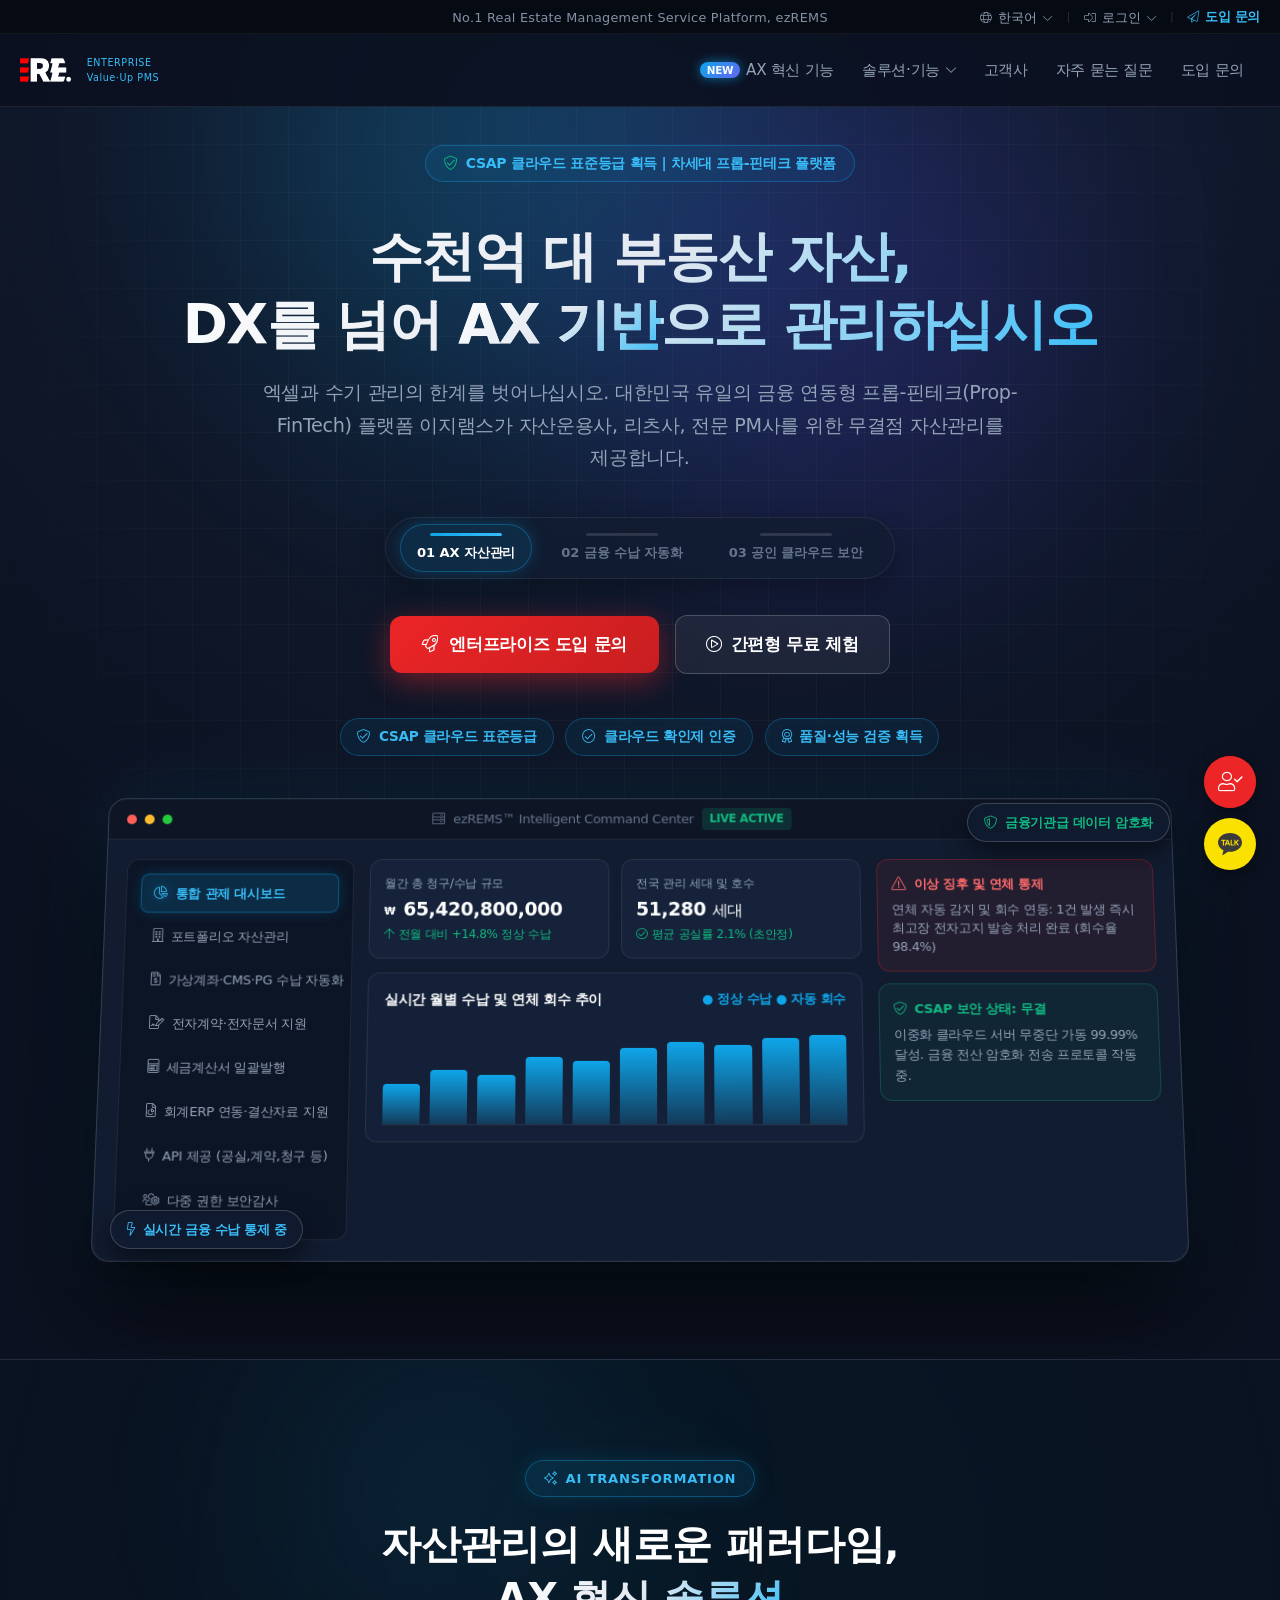
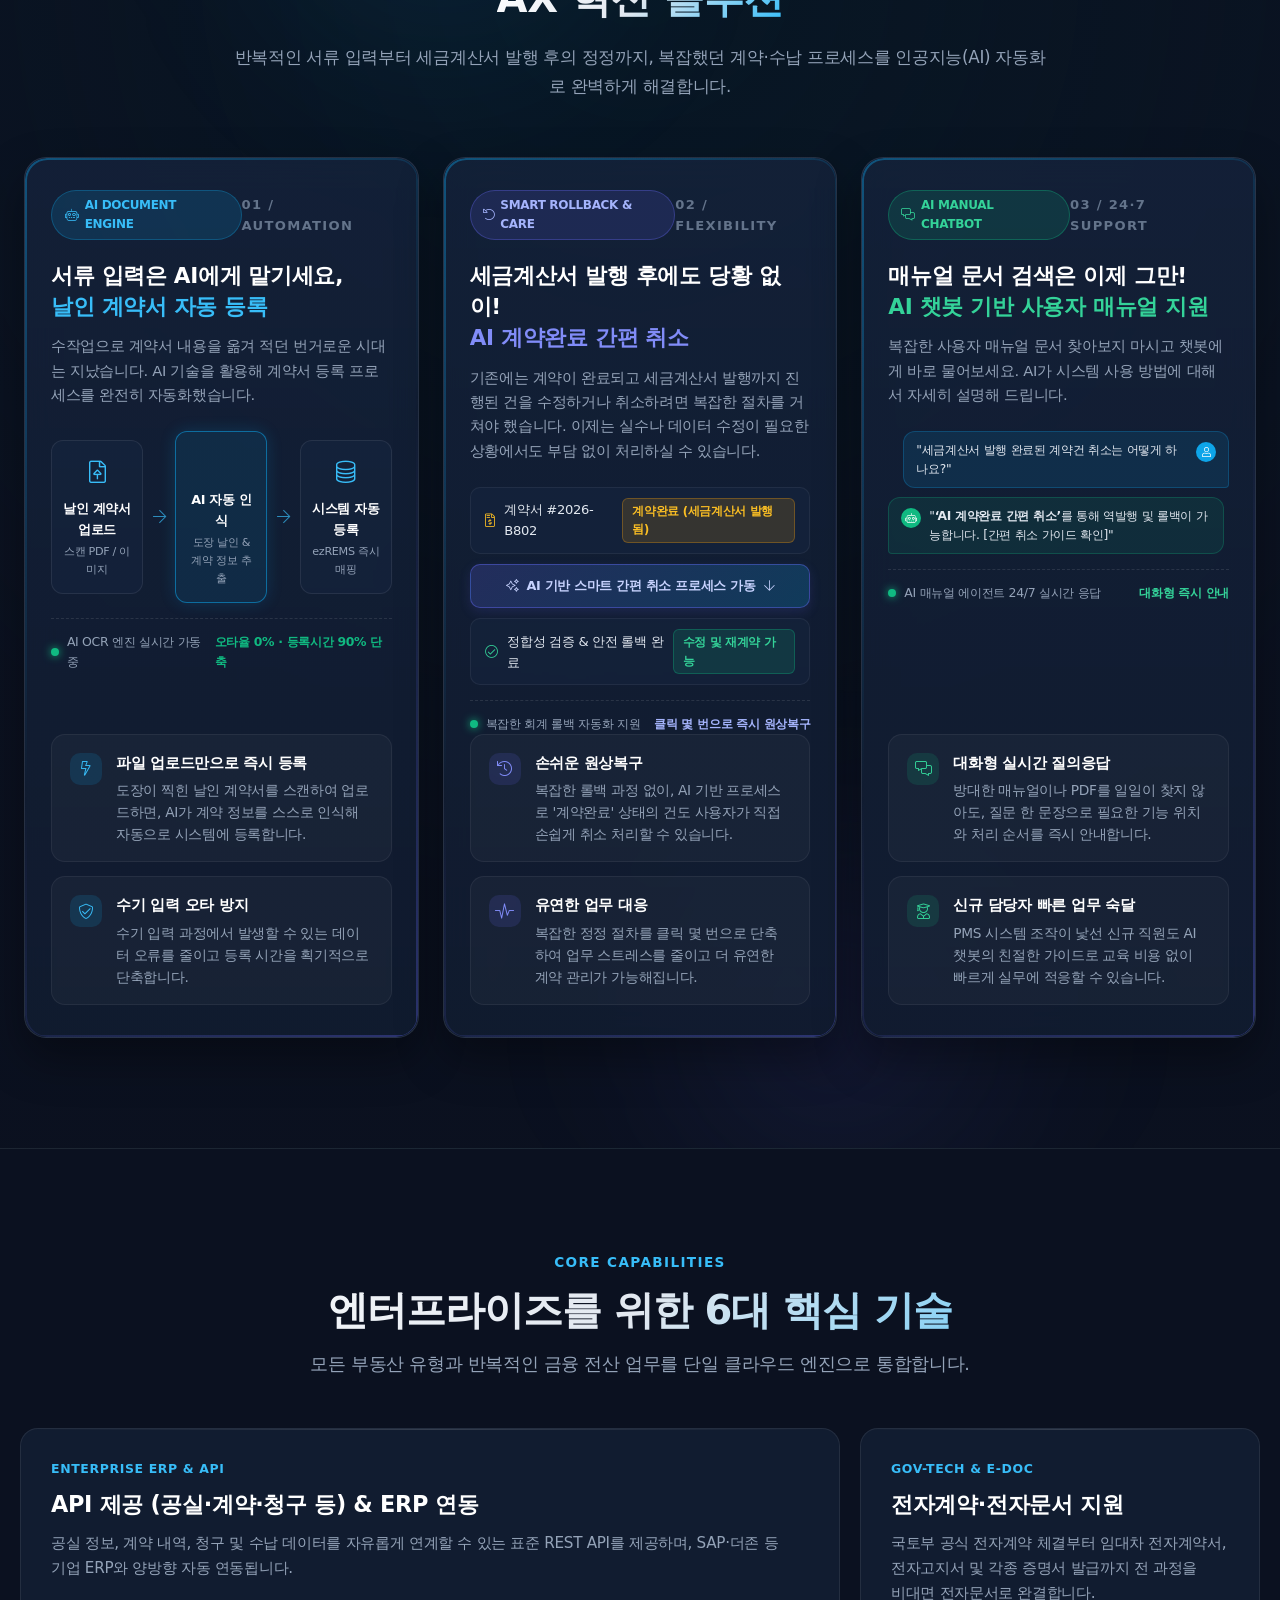
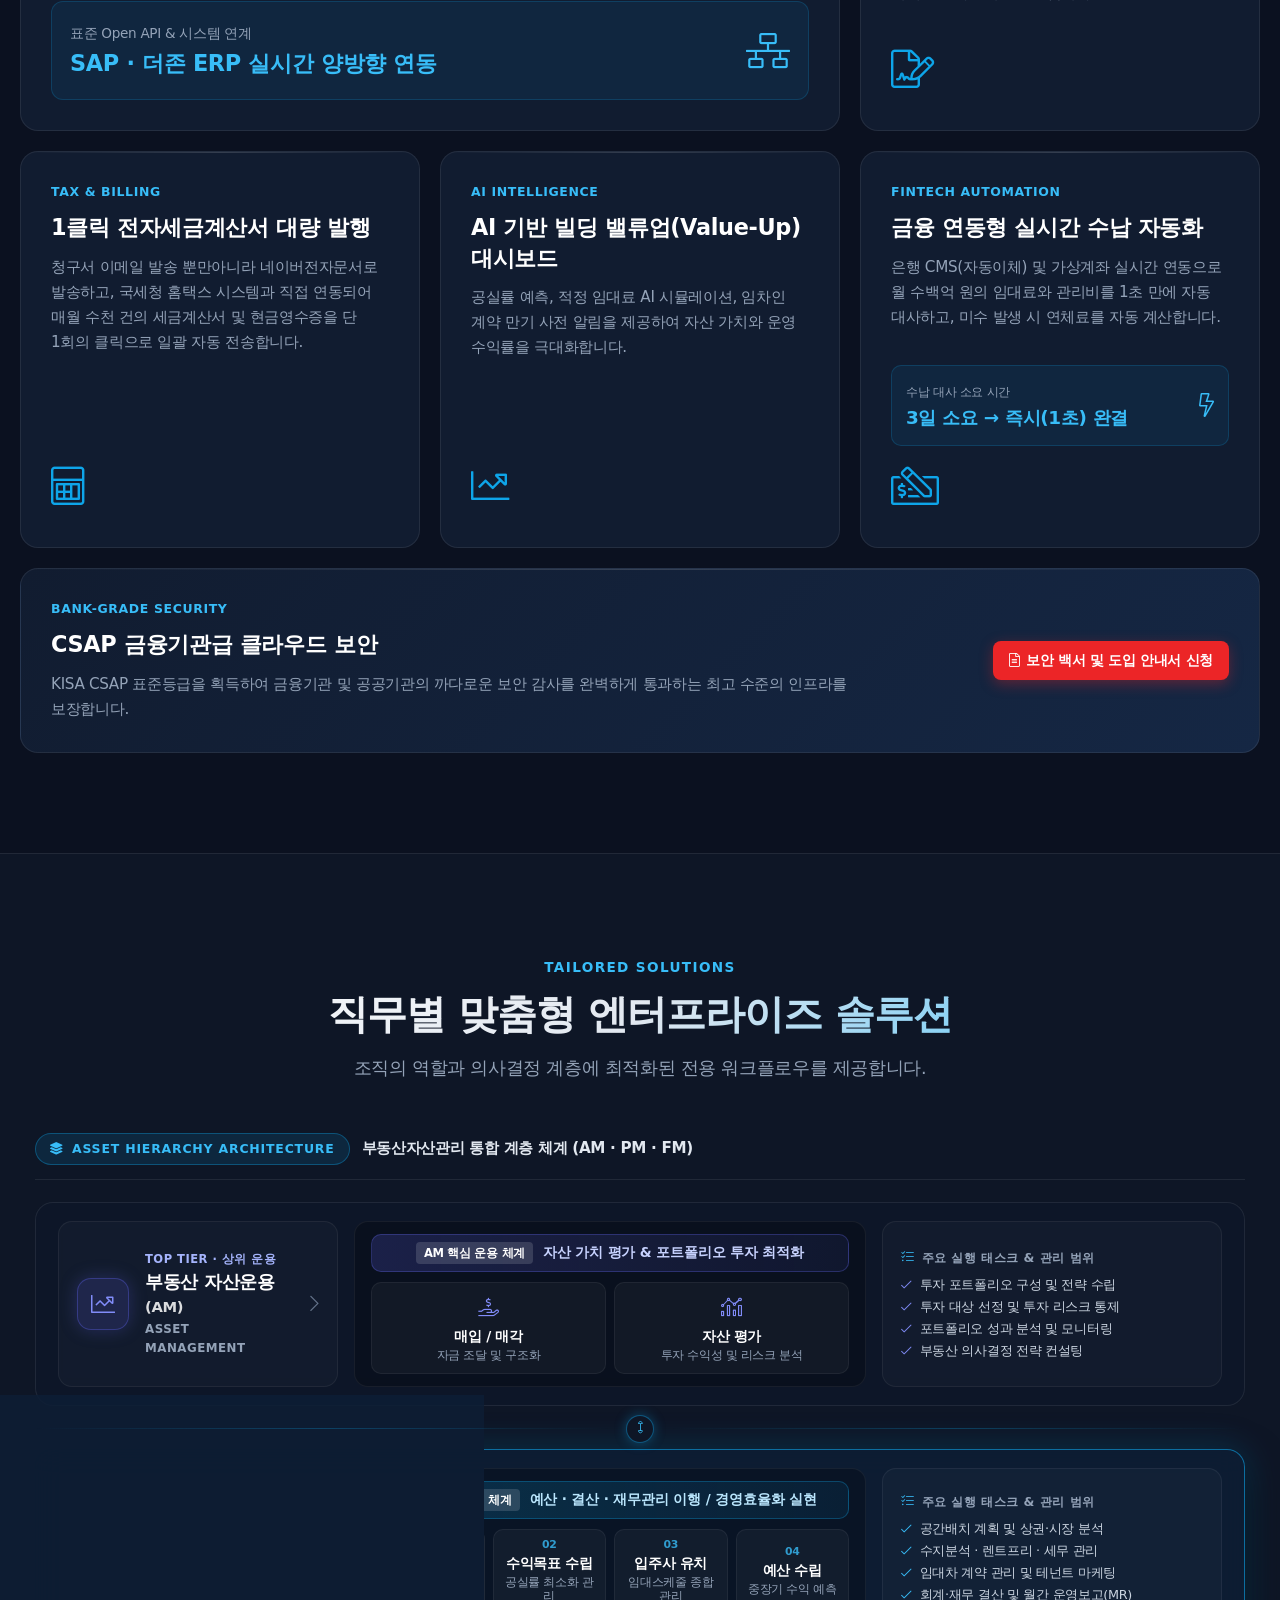
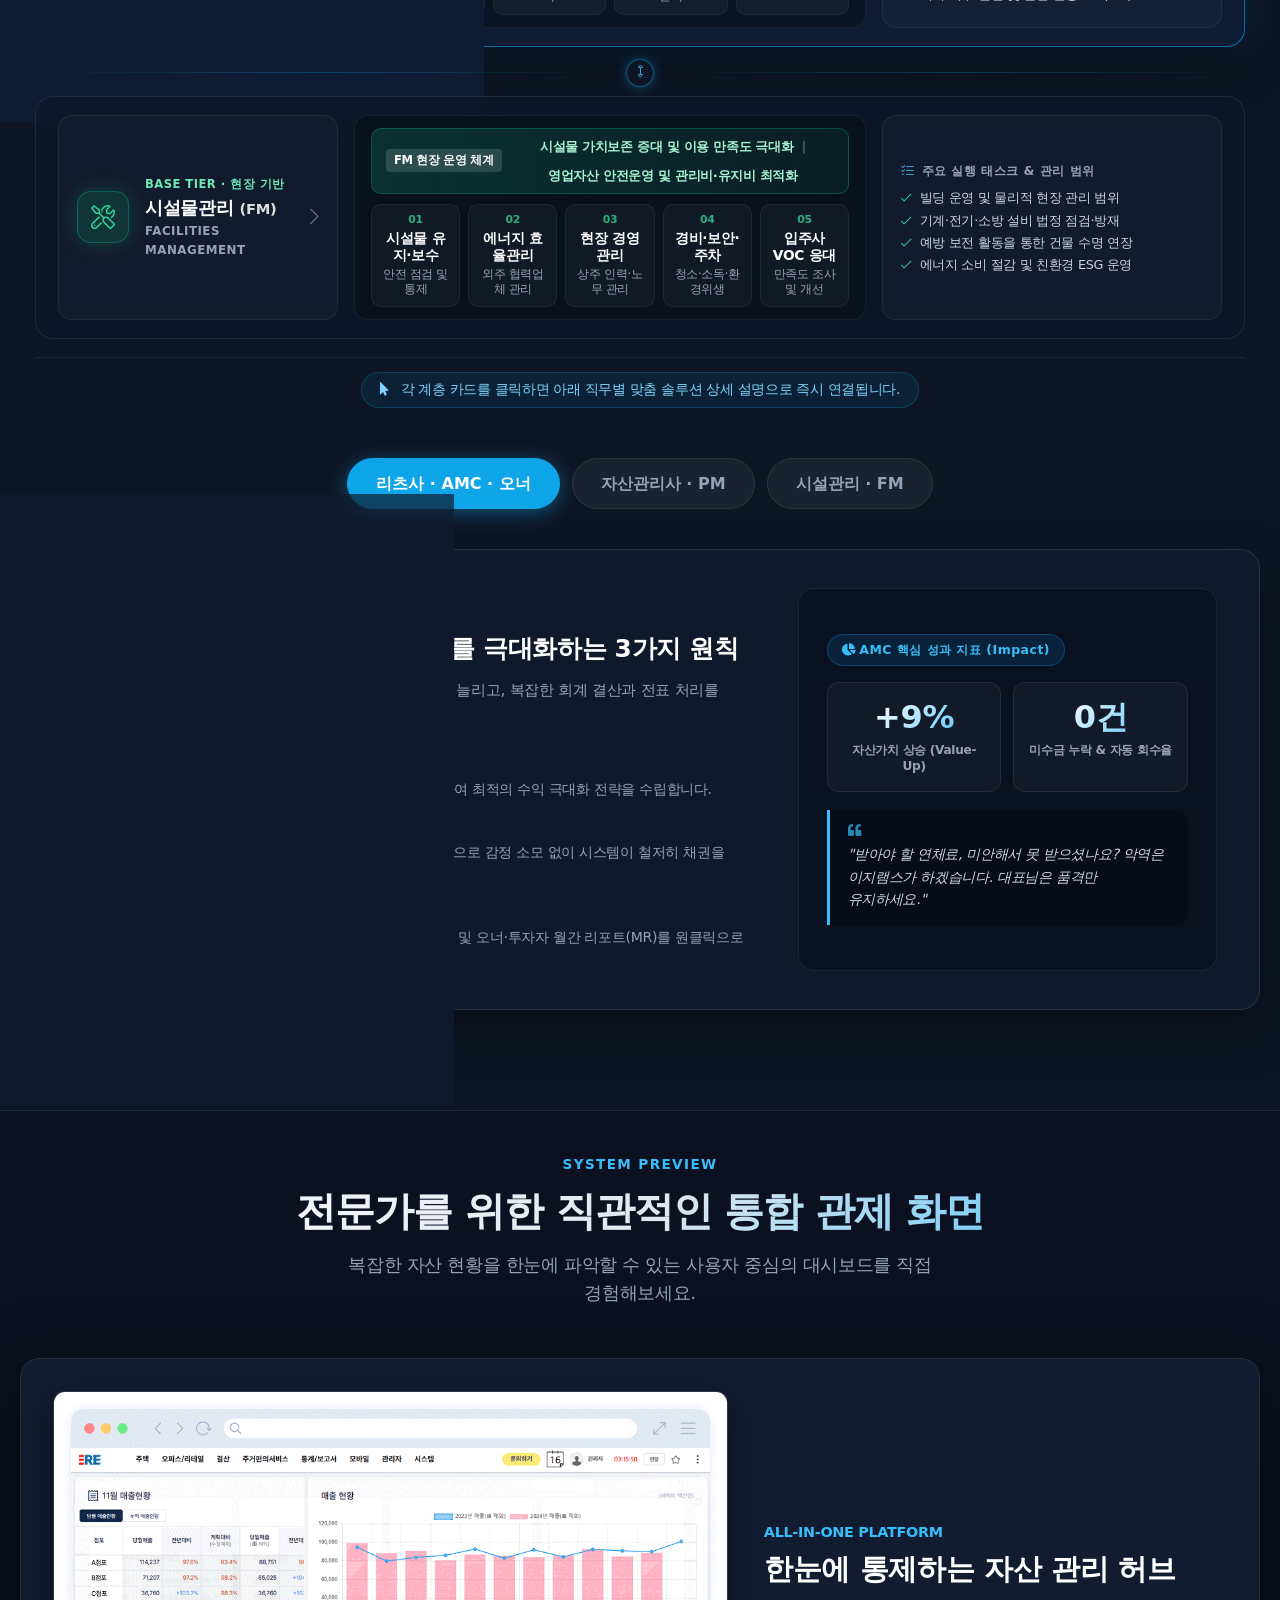
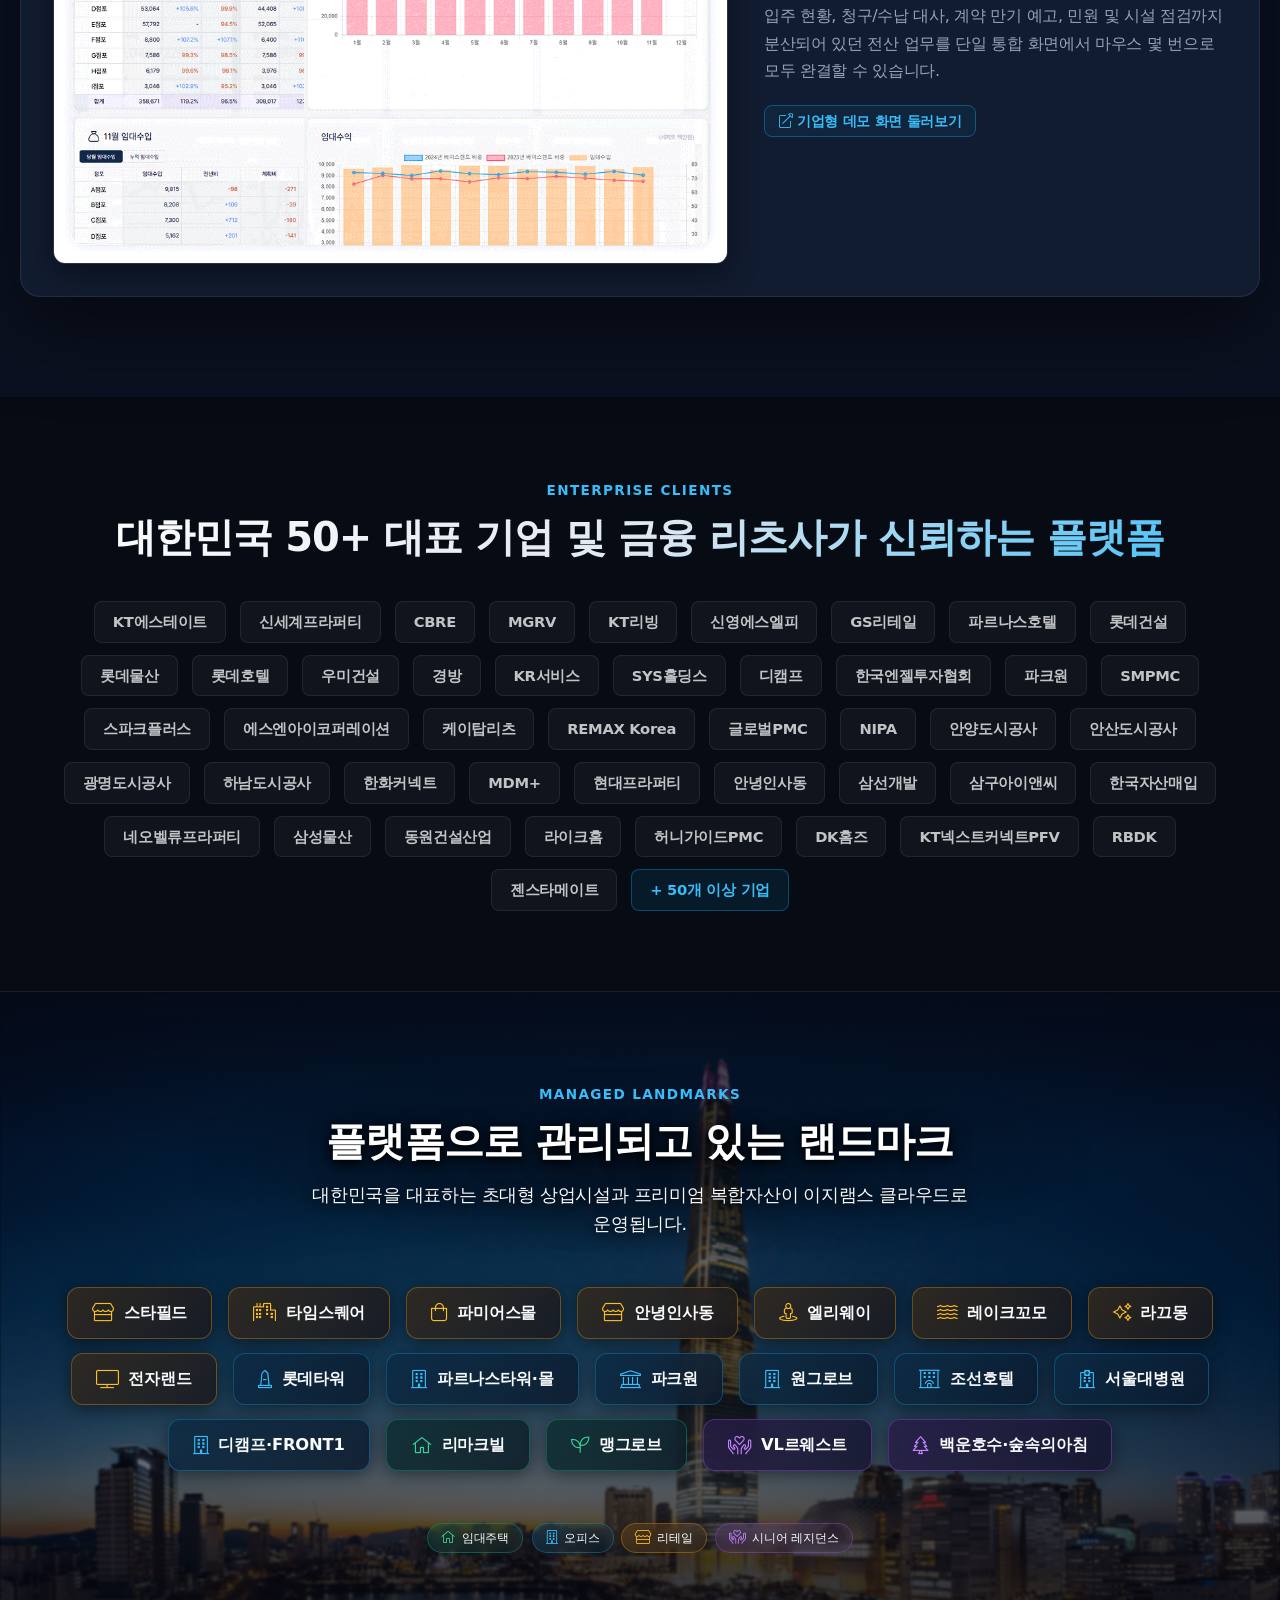
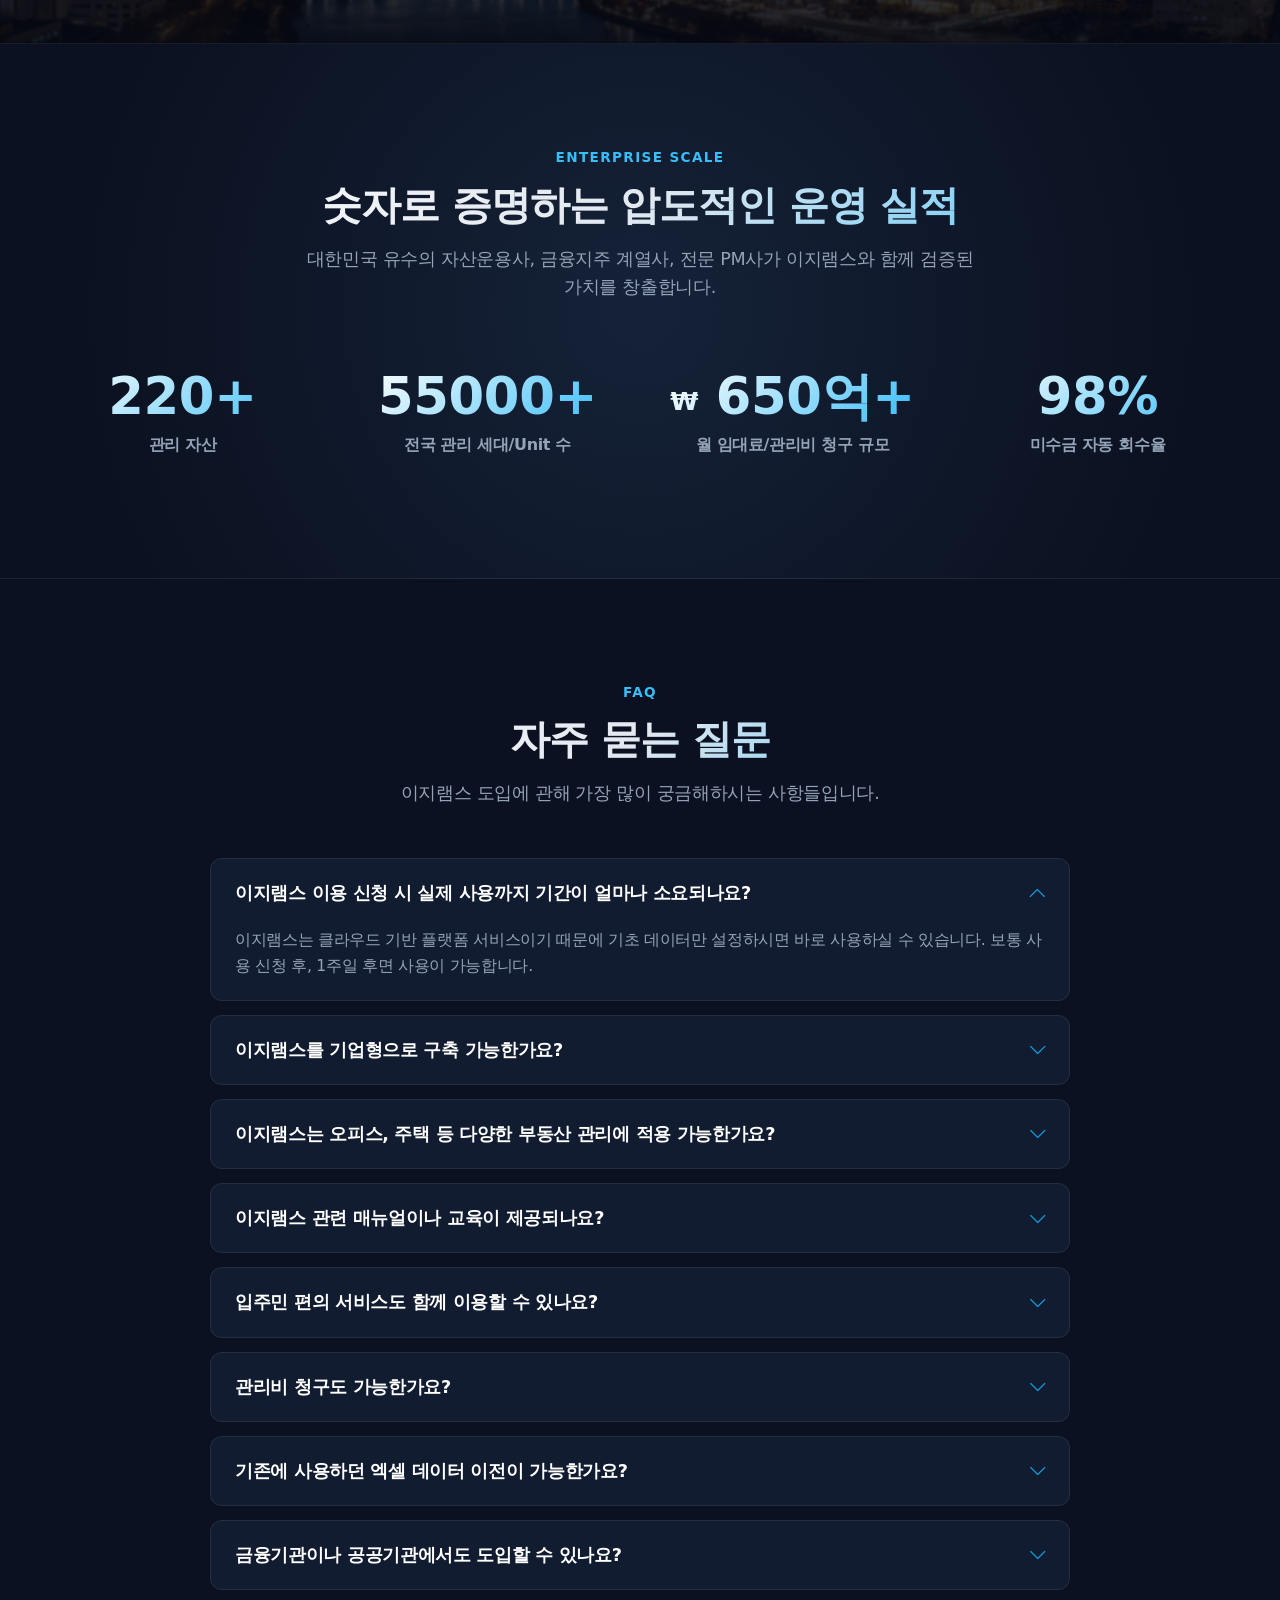
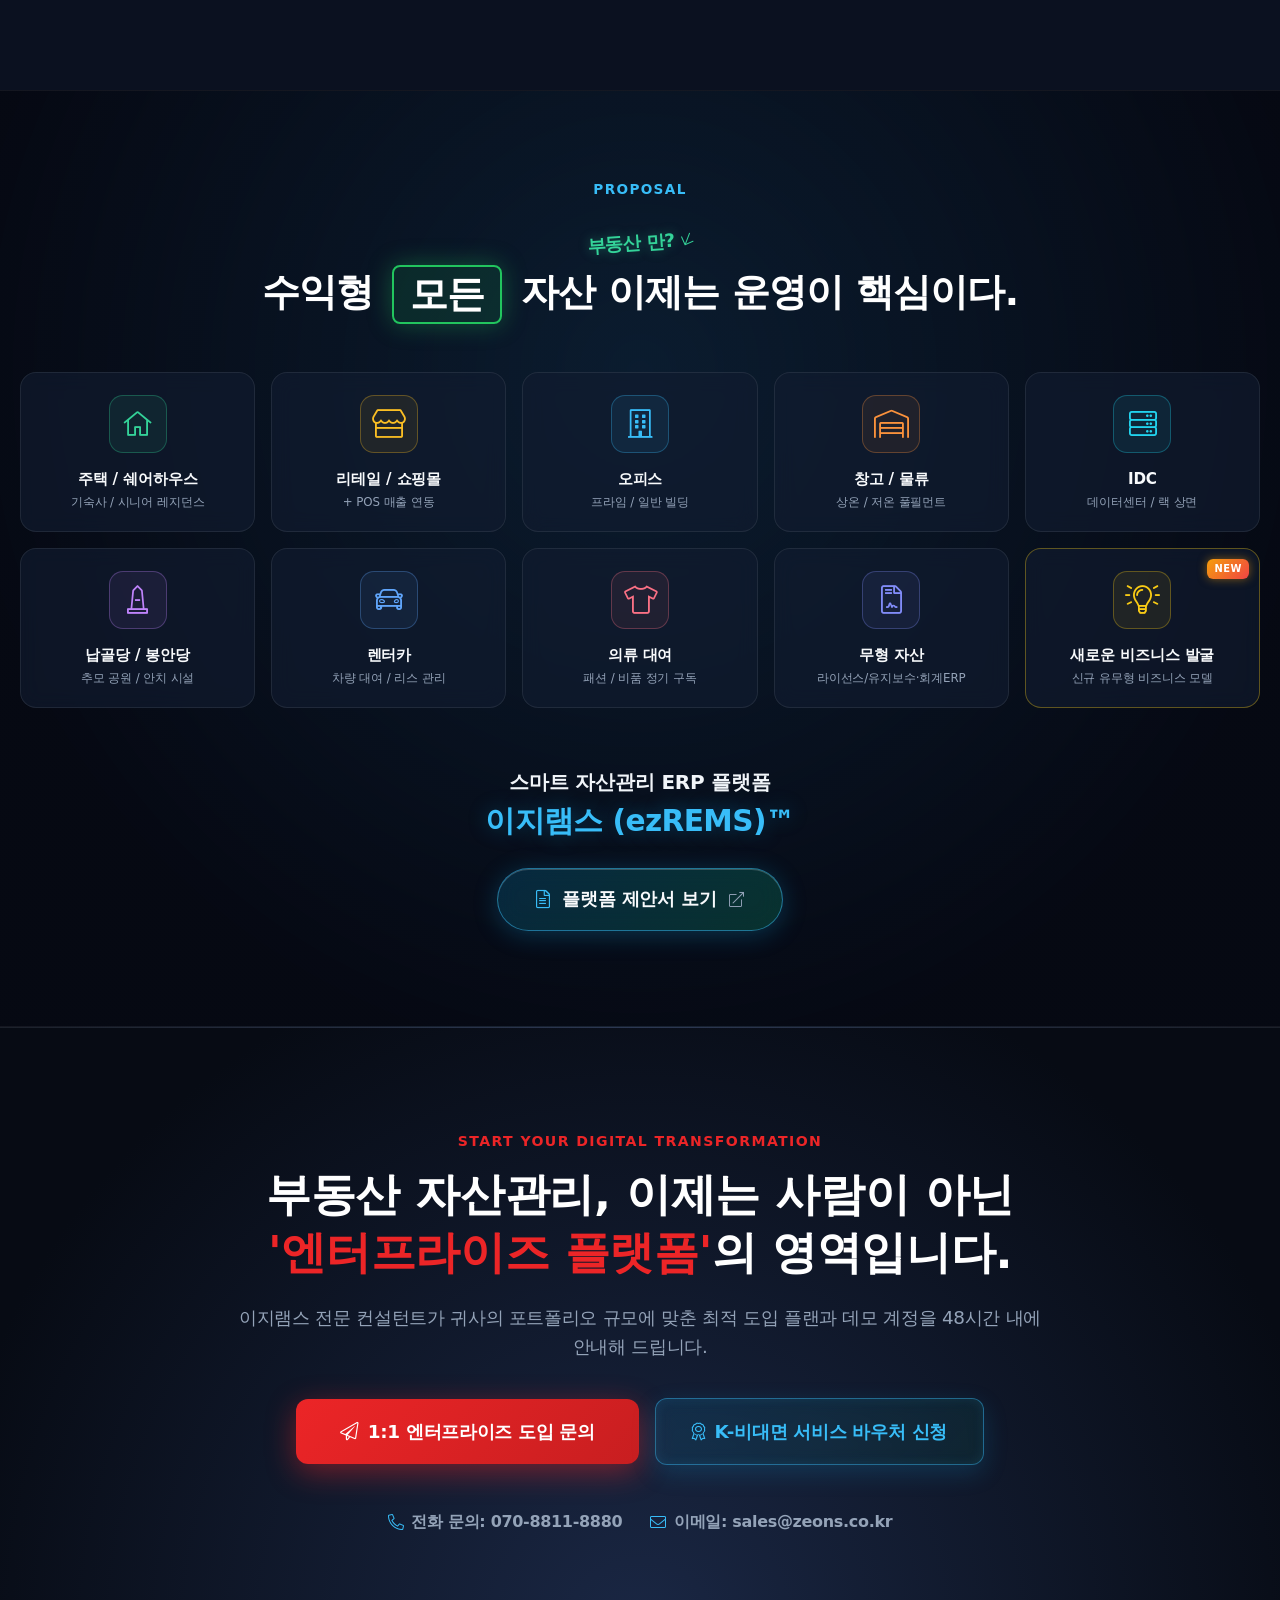
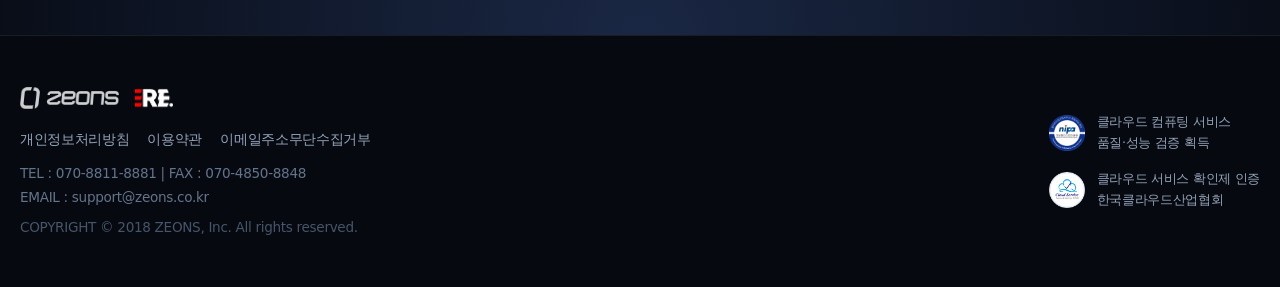
==== index.html @ c9dc226d "refactor(layout): reorder page sections to match GNB menu hierarchy" ====
<!doctype html>
<html lang="ko">

<head>
    <meta http-equiv="Content-Type" content="text/html; charset=utf-8" />
    <meta http-equiv="imagetoolbar" content="no">
    <meta http-equiv="X-UA-Compatible" content="IE=10,chrome=1">
    <meta name="viewport"
        content="width=device-width,initial-scale=1.0,minimum-scale=0,maximum-scale=1.0,user-scalable=no">
    <meta name="format-detection" content="telephone=no, address=no, email=no">

    <meta name="keywords"
        content="이지램스, ezREMS, PMS, ERP, 부동산자산관리, 빌딩관리, 임대관리, 프롭테크, 핀테크, 리츠, AMC, PM, FM, 전자계약, 세금계산서, SaaS" />
    <meta name="description"
        content="이지램스(ezREMS)™ - 대한민국 대표 금융 연동형 부동산 자산관리(PMS/Prop-FinTech) 플랫폼. CSAP 클라우드 표준등급 보안 인증, 수납 자동화, AI 자산가치 극대화." />

    <meta property="og:type" content="website">
    <meta property="og:title" content="이지램스 (ezREMS) - 엔터프라이즈 부동산 자산관리 플랫폼">
    <meta property="og:description" content="수천억 대 부동산 자산, DX를 넘어 AX 기반으로 관리하십시오. 대한민국 210+ 대기업과 리츠사가 선택한 차세대 PMS">
    <meta property="og:image" content="./resources/images/common/sns_image2.png">
    <meta property="og:url" content="https://www.ezrems.com/">
    <meta property="og:site_name" content="이지램스">

    <link rel="canonical" href="https://www.ezrems.com/index.html" />
    <link rel="icon" type="image/png" href="./resources/images/common/favicon-32x32.png" sizes="32x32" />
    <link rel="icon" type="image/png" href="./resources/images/common/favicon-16x16.png" sizes="16x16" />

    <title>이지램스 (ezREMS) - 엔터프라이즈 부동산 자산관리 플랫폼</title>

    <!-- Web Fonts (Paperlogy & Pretendard) -->
    <link rel="stylesheet" href="https://cdn.jsdelivr.net/gh/fonts-archive/Paperlogy/Paperlogy.css">

    <!-- FontAwesome & Bootstrap & Plugins -->
    <link rel="stylesheet" type="text/css" href="./resources/css/common/fontawesome-all.min.css">
    <link href="https://cdn.jsdelivr.net/npm/bootstrap@5.3.0-alpha1/dist/css/bootstrap.min.css" rel="stylesheet">
    <link rel="stylesheet" type="text/css" href="./resources/css/common/aos.css">
    <link rel="stylesheet" type="text/css" href="./resources/css/common/swiper.min.css">

    <!-- Enterprise High-Tech Theme (v2.1) -->
    <link rel="stylesheet" type="text/css" href="./resources/css/enterprise-theme.css?v=20260924_2330">

    <!-- Critical Inline Styles for Landmark Slider (캐시 방지 및 시인성 보장) -->
    <style>
        .section-landmarks {
            position: relative !important;
            overflow: hidden !important;
            background-color: #060913 !important;
        }

        .landmark-bg-slider {
            position: absolute !important;
            top: 0 !important;
            left: 0 !important;
            width: 100% !important;
            height: 100% !important;
            overflow: hidden !important;
            pointer-events: none !important;
            z-index: 1 !important;
        }

        .landmark-bg-slide {
            position: absolute !important;
            top: 0 !important;
            left: 0 !important;
            width: 100% !important;
            height: 100% !important;
            opacity: 0;
            transform: scale(1.05);
            transition: opacity 1.8s cubic-bezier(0.4, 0, 0.2, 1), transform 8s ease-out !important;
            will-change: opacity, transform;
        }

        .landmark-bg-slide.active {
            opacity: 0.70 !important;
            transform: scale(1.0) !important;
        }

        .landmark-slide-img {
            width: 100% !important;
            height: 100% !important;
            object-fit: cover !important;
            object-position: center !important;
            display: block !important;
            filter: blur(1px) brightness(0.95) !important;
        }

        .landmark-bg-overlay {
            position: absolute !important;
            top: 0 !important;
            left: 0 !important;
            width: 100% !important;
            height: 100% !important;
            background: linear-gradient(180deg,
                    rgba(6, 9, 19, 0.82) 0%,
                    rgba(6, 9, 19, 0.35) 25%,
                    rgba(6, 9, 19, 0.40) 75%,
                    rgba(6, 9, 19, 0.88) 100%) !important;
            pointer-events: none !important;
            z-index: 2 !important;
        }

        .section-landmarks .section-header {
            position: relative !important;
            z-index: 3 !important;
            max-width: 900px !important;
            margin: 0 auto 35px !important;
            padding: 14px 20px !important;
            background: radial-gradient(ellipse at center, rgba(6, 9, 19, 0.70) 0%, rgba(6, 9, 19, 0) 75%) !important;
            border-radius: 20px !important;
        }

        .section-landmarks .landmarks-grid {
            position: relative !important;
            z-index: 3 !important;
        }

        .section-landmarks .section-heading {
            color: #FFFFFF !important;
            background: none !important;
            -webkit-text-fill-color: #FFFFFF !important;
            font-weight: 800 !important;
            letter-spacing: -0.02em !important;
            text-shadow: 0 4px 20px rgba(0, 0, 0, 0.95), 0 2px 6px rgba(0, 0, 0, 0.85) !important;
        }

        .section-landmarks .section-subheading {
            color: #F8FAFC !important;
            font-weight: 500 !important;
            text-shadow: 0 2px 12px rgba(0, 0, 0, 0.95) !important;
        }

        .landmark-chip {
            background-color: rgba(11, 17, 32, 0.82) !important;
            backdrop-filter: blur(12px) !important;
            -webkit-backdrop-filter: blur(12px) !important;
            box-shadow: 0 4px 18px rgba(0, 0, 0, 0.45) !important;
        }

        .asset-type-item,
        .asset-type-item span {
            font-weight: 300 !important;
            letter-spacing: -0.01em !important;
        }
    </style>

    <!-- Core Scripts -->
    <script src="./resources/js/jquery-3.3.1.min.js"></script>
    <script src="https://cdn.jsdelivr.net/npm/bootstrap@5.3.0-alpha1/dist/js/bootstrap.bundle.min.js"></script>
    <script src="./resources/js/aos.js"></script>
    <script src="./resources/js/swiper-bundle.min.js"></script>
    <script src="https://cdnjs.cloudflare.com/ajax/libs/waypoints/4.0.0/jquery.waypoints.min.js"></script>
    <script src="./resources/js/jquery.counterup.min.js"></script>

    <!-- ezREMS Multilingual (i18n) Engine -->
    <script src="./resources/js/i18n.js?v=20260924_2330"></script>

    <!-- ezREMS Landmarks Registry (로컬 file:/// 및 오프라인 즉시 로딩용) -->
    <script src="./resources/images/landmark/landmarks-data.js?v=20260924_1158"></script>

    <!-- Google Tag Analytics -->
    <script async src="https://www.googletagmanager.com/gtag/js?id=UA-102197268-1"></script>
    <script>
        window.dataLayer = window.dataLayer || [];
        function gtag() { dataLayer.push(arguments); }
        gtag('js', new Date());
        gtag('config', 'UA-102197268-1');
    </script>

    <!-- Kakao Channel SDK -->
    <script>
        if (window.location.pathname === '/chat') {
            window.location.href = 'https://pf.kakao.com/_yRjWj/chat';
        }
        (function (d, s, id) {
            var js, fjs = d.getElementsByTagName(s)[0];
            if (d.getElementById(id)) return;
            js = d.createElement(s); js.id = id;
            js.src = 'https://t1.kakaocdn.net/kakao_js_sdk/2.7.0/kakao.channel.min.js';
            js.integrity = 'sha384-BSbysXza7dDuXIO1tS8Xj7Em8iygTWPkqxIJhWSA7ATH4plc58qTJmIJ19toGZ8g';
            js.crossOrigin = 'anonymous';
            fjs.parentNode.insertBefore(js, fjs);
        })(document, 'script', 'kakao-js-sdk');
    </script>

    <style>
        /* Notice Modal */
        .modal {
            display: none;
            position: fixed;
            z-index: 9999;
            left: 0;
            top: 0;
            width: 100%;
            height: 100%;
            background: none;
        }

        .modal-dialog {
            position: absolute;
            top: 50px;
            right: 50px;
            margin: 0;
        }

        html {
            scroll-behavior: smooth;
        }
    </style>
</head>

<body class="enterprise-body">

    <!-- 공지사항 팝업 모달 -->
    <div class="container" style="position: absolute;">
        <div class="modal" id="myModal4" style="right: 100%; background: none; display: none;">
            <div class="modal-dialog modal-lg">
                <div class="modal-content"
                    style="background:#111C30; border:1px solid rgba(255,255,255,0.2); border-radius:16px;">
                    <div class="modal-header" style="border-bottom:1px solid rgba(255,255,255,0.1); padding:14px 20px;">
                        <h5 class="modal-title" style="color:#fff; font-size:1rem; font-weight:700;"
                            data-i18n="modal_notice_title">이지램스 공지사항</h5>
                        <button type="button" id="myModal4_close" class="btn-close btn-close-white"
                            data-bs-dismiss="modal"></button>
                    </div>
                    <div class="modal-body" style="padding:20px; text-align:center;">
                        <a href="https://docs.google.com/forms/d/e/1FAIpQLSdjOJcptUph-aCZrBVNrv5hMsnJV3FsCnHiy_KGisNgObt0pQ/viewform?pli=1"
                            target="_blank">
                            <img src="./resources/images/notice_popup.png" alt="공지사항"
                                style="max-width:100%; height:auto; border-radius:10px;">
                        </a>
                    </div>
                    <div class="modal-footer" style="border-top:1px solid rgba(255,255,255,0.1); padding:10px 20px;">
                        <button type="button" id="myModal4_close_1day" class="btn btn-sm btn-link"
                            style="color:#94A3B8; text-decoration:none; font-size:12px;"
                            data-i18n="modal_notice_today">오늘 하루 열지 않기</button>
                    </div>
                </div>
            </div>
        </div>
    </div>

    <!-- ==========================================================================
       1. Enterprise Header / GNB
       ========================================================================== -->
    <header id="enterpriseHeader">
        <!-- Top Utility Bar (최상단 1줄 레이어: 다국어 선택, 로그인, 도입 문의) -->
        <div class="header-top-bar">
            <div class="header-top-inner">
                <!-- Center Brand Slogan (중앙 정렬) -->
                <div class="header-top-center">
                    <span class="top-slogan" data-i18n="top_slogan">No.1 Real Estate Management Service Platform, ezREMS</span>
                </div>

                <div class="header-top-right">
                    <!-- 1. Multilingual Language Selector (탑바로 이동) -->
                    <div class="top-lang-wrapper" id="topLangWrapper">
                        <button type="button" class="top-bar-btn" id="langDropdownToggle" aria-label="Language Selector">
                            <i class="fal fa-globe"></i>
                            <span id="currentLangLabel">한국어</span>
                            <i class="fal fa-chevron-down top-arrow"></i>
                        </button>
                        <div class="top-dropdown-menu lang-dropdown-menu">
                            <button type="button" class="lang-select-btn active" data-lang="ko">🇰🇷 한국어</button>
                            <button type="button" class="lang-select-btn" data-lang="en">🇺🇸 English</button>
                            <button type="button" class="lang-select-btn" data-lang="ja">🇯🇵 日本語</button>
                            <button type="button" class="lang-select-btn" data-lang="zh">🇨🇳 简体中文</button>
                        </div>
                    </div>

                    <span class="top-bar-divider">|</span>

                    <!-- 2. 로그인 (간편형 / 기업형 선택 드롭다운) -->
                    <div class="top-login-wrapper" id="topLoginWrapper">
                        <button type="button" class="top-bar-btn" id="topLoginToggle" aria-label="Login Options">
                            <i class="fal fa-sign-in-alt"></i>
                            <span data-i18n="top_login">로그인</span>
                            <i class="fal fa-chevron-down top-arrow"></i>
                        </button>
                        <div class="top-dropdown-menu top-login-menu">
                            <a href="https://basic.ezrems.com/" target="_blank" class="top-dropdown-item">
                                <span class="top-item-badge badge-basic" data-i18n="btn_basic">간편형</span>
                                <span data-i18n="login_basic">간편형 로그인</span>
                            </a>
                            <a href="https://pms.ezrems.com/" target="_blank" class="top-dropdown-item">
                                <span class="top-item-badge badge-pms" data-i18n="btn_pms">기업형</span>
                                <span data-i18n="login_pms">기업형 로그인</span>
                            </a>
                        </div>
                    </div>

                    <span class="top-bar-divider">|</span>

                    <!-- 3. 도입 문의 -->
                    <a href="https://docs.google.com/forms/d/e/1FAIpQLSdOO18akLULTgK-XD6x8gj6WgpFNXiW2z_m3AC2mVgXUVUDGA/viewform"
                        target="_blank" class="top-bar-link top-contact-link">
                        <i class="fal fa-paper-plane"></i>
                        <span data-i18n="top_inquiry">도입 문의</span>
                    </a>
                </div>
            </div>
        </div>

        <div class="header-inner">
            <div class="brand-logo-area">
                <a href="./index.html">
                    <img src="./resources/images/common/ezrems_logo_rw.png" alt="이지램스" class="logo-img" />
                    <span class="brand-pill">ENTERPRISE</br>Value·Up PMS</span>
                </a>
            </div>

            <!-- Main Navigation Links -->
            <nav>
                <ul class="header-nav" id="headerNav">
                    <li class="nav-item-ax"><a href="#sectionAx" data-i18n="nav_ax"><span class="ax-nav-badge">NEW</span>AX 혁신 기능</a></li>
                    
                    <!-- 솔루션·기능 풀다운 메뉴 -->
                    <li class="nav-item-dropdown" id="navSolutionsDropdown">
                        <a href="javascript:void(0);" class="nav-dropdown-toggle" id="navSolutionsToggle" role="button" aria-expanded="false">
                            <span data-i18n="nav_solutions_features">솔루션·기능</span>
                            <i class="fal fa-chevron-down nav-dropdown-arrow"></i>
                        </a>
                        <ul class="nav-dropdown-menu">
                            <li>
                                <a href="#sectionCapabilities" class="nav-dropdown-link">
                                    <div class="nav-dropdown-icon icon-cyan"><i class="fal fa-bolt"></i></div>
                                    <div class="nav-dropdown-text">
                                        <div class="nav-dropdown-title" data-i18n="nav_features">핵심기능</div>
                                        <div class="nav-dropdown-sub" data-i18n="nav_features_sub">금융 연동·전자계약 등 6대 핵심 기술</div>
                                    </div>
                                </a>
                            </li>
                            <li>
                                <a href="#sectionSolutions" class="nav-dropdown-link">
                                    <div class="nav-dropdown-icon icon-emerald"><i class="fal fa-building"></i></div>
                                    <div class="nav-dropdown-text">
                                        <div class="nav-dropdown-title" data-i18n="nav_solution">엔터프라이즈 솔루션</div>
                                        <div class="nav-dropdown-sub" data-i18n="nav_solution_sub">AMC · PM · FM 역할별 맞춤 솔루션</div>
                                    </div>
                                </a>
                            </li>
                            <li>
                                <a href="#sectionPreview" class="nav-dropdown-link">
                                    <div class="nav-dropdown-icon icon-purple"><i class="fal fa-desktop"></i></div>
                                    <div class="nav-dropdown-text">
                                        <div class="nav-dropdown-title" data-i18n="nav_preview">시스템화면</div>
                                        <div class="nav-dropdown-sub" data-i18n="nav_preview_sub">직관적인 대형 통합 관제 대시보드</div>
                                    </div>
                                </a>
                            </li>
                        </ul>
                    </li>

                    <li><a href="#sectionClients" data-i18n="nav_clients">고객사</a></li>
                    <li><a href="#sectionFaq" data-i18n="nav_faq">자주 묻는 질문</a></li>
                    <li><a href="#sectionContact" data-i18n="nav_contact">도입 문의</a></li>
                </ul>
            </nav>

            <div class="header-actions">
                <!-- Mobile Navigation Toggle -->
                <button type="button" class="mobile-nav-toggle" id="mobileNavToggle" aria-label="메뉴 열기">
                    <i class="fal fa-bars"></i>
                </button>
            </div>
        </div>
    </header>

    <main id="mainContainer">
        <!-- ==========================================================================
           2. Hero Section (Enterprise Control Tower)
           ========================================================================== -->
        <section class="enterprise-hero">
            <div class="hero-glow-orb orb-blue"></div>
            <div class="hero-glow-orb orb-indigo"></div>

            <div class="hero-content">
                <div class="hero-csap-pill" data-aos="fade-down">
                    <i class="fal fa-shield-check"></i>
                    <span data-i18n="hero_badge">CSAP 클라우드 표준등급 획득 | 차세대 프롭-핀테크 플랫폼</span>
                </div>

                <!-- Hero Kinetic Catchphrase Slider (3대 핵심 가치 순환) -->
                <div class="hero-slider-wrap" id="heroSliderWrap" data-aos="fade-up" data-aos-delay="100">
                    <!-- Slides Container -->
                    <div class="hero-slides-container">
                        <!-- Slide 1: AX 자산관리 -->
                        <div class="hero-slide-item active" data-slide="0">
                            <h1 class="hero-title tech-gradient-text" data-i18n="hero_title_1">
                                수천억 대 부동산 자산,<br />DX를 넘어 <span class="tech-gradient-text">AX 기반</span>으로 관리하십시오
                            </h1>
                            <p class="hero-description" data-i18n="hero_desc_1">
                                엑셀과 수기 관리의 한계를 벗어나십시오. 대한민국 유일의 금융 연동형 프롭-핀테크(Prop-FinTech) 플랫폼 이지램스가 자산운용사, 리츠사, 전문
                                PM사를 위한 무결점 자산관리를 제공합니다.
                            </p>
                        </div>

                        <!-- Slide 2: 금융 수납 자동화 -->
                        <div class="hero-slide-item" data-slide="1">
                            <h1 class="hero-title tech-gradient-text" data-i18n="hero_title_2">
                                수백억 원의 임대료와 관리비,<br /><span class="tech-gradient-text">1초 실시간 자동 수납처리</span>로 완결하십시오
                            </h1>
                            <p class="hero-description" data-i18n="hero_desc_2">
                                은행 CMS(자동이체) 및 가상계좌 실시간 연동으로 월 수만 건의 입금을 1초 만에 자동 대사하고, 연체 발생 즉시 독촉장을 자동 발송합니다.
                            </p>
                        </div>

                        <!-- Slide 3: 공인 클라우드 보안 -->
                        <div class="hero-slide-item" data-slide="2">
                            <h1 class="hero-title tech-gradient-text" data-i18n="hero_title_3">
                                CSAP 클라우드 표준등급 획득,<br /><span class="tech-gradient-text">금융기관과 대기업이 신뢰</span>하는 무결점 PMS
                            </h1>
                            <p class="hero-description" data-i18n="hero_desc_3">
                                국내 50+ 대표 금융지주 계열사, 대기업 자산관리사, 공공기관의 까다로운 보안 감사를 완벽하게 통과한 최고 수준의 인프라를 보장합니다.
                            </p>
                        </div>
                    </div>

                    <!-- Progress Bar Indicators -->
                    <div class="hero-slider-nav" role="tablist" aria-label="캐치프레이즈 슬라이더 네비게이션">
                        <button type="button" class="slider-progress-pill active" data-index="0" role="tab"
                            aria-selected="true" aria-label="슬라이드 1: AX 자산관리">
                            <span class="pill-track"><span class="pill-fill"></span></span>
                            <span class="pill-label" data-i18n="hero_pill_1">01 AX 자산관리</span>
                        </button>
                        <button type="button" class="slider-progress-pill" data-index="1" role="tab"
                            aria-selected="false" aria-label="슬라이드 2: 금융 수납 자동화">
                            <span class="pill-track"><span class="pill-fill"></span></span>
                            <span class="pill-label" data-i18n="hero_pill_2">02 금융 수납 자동화</span>
                        </button>
                        <button type="button" class="slider-progress-pill" data-index="2" role="tab"
                            aria-selected="false" aria-label="슬라이드 3: 공인 클라우드 보안">
                            <span class="pill-track"><span class="pill-fill"></span></span>
                            <span class="pill-label" data-i18n="hero_pill_3">03 공인 클라우드 보안</span>
                        </button>
                    </div>
                </div>

                <div class="hero-cta-group" data-aos="fade-up" data-aos-delay="200">
                    <a href="https://docs.google.com/forms/d/e/1FAIpQLSdOO18akLULTgK-XD6x8gj6WgpFNXiW2z_m3AC2mVgXUVUDGA/viewform"
                        target="_blank" class="btn-hero-primary">
                        <i class="fal fa-rocket"></i>
                        <span data-i18n="hero_btn_inquire">엔터프라이즈 도입 문의</span>
                    </a>
                    <a href="https://basic.ezrems.com/" target="_blank" class="btn-hero-secondary">
                        <i class="fal fa-play-circle"></i>
                        <span data-i18n="hero_btn_demo">간편형 무료 체험</span>
                    </a>
                </div>

                <!-- 3대 공인 클라우드 보안 및 성능 인증 -->
                <div class="hero-cert-badges" data-aos="fade-up" data-aos-delay="220">
                    <span class="cert-badge-item"><i class="fal fa-shield-check"></i> <span data-i18n="trust_csap">CSAP
                            클라우드 표준등급</span></span>
                    <span class="cert-badge-item"><i class="fal fa-check-circle"></i> <span data-i18n="trust_kaci">클라우드
                            확인제 인증</span></span>
                    <span class="cert-badge-item"><i class="fal fa-award"></i> <span data-i18n="trust_nipa">품질·성능 검증
                            획득</span></span>
                </div>

                <!-- 3D Tilt Enterprise Live Dashboard Preview -->
                <div class="hero-dashboard-container" data-aos="zoom-in" data-aos-delay="250">
                    <!-- Left Floating Pill -->
                    <div class="dash-floating-pill pill-left">
                        <i class="fal fa-bolt"></i>
                        <span data-i18n="hero_stat_trans">실시간 금융 수납 통제 중</span>
                    </div>

                    <!-- Right Floating Pill -->
                    <div class="dash-floating-pill pill-right">
                        <i class="fal fa-shield-alt"></i>
                        <span data-i18n="hero_stat_security">금융기관급 데이터 암호화</span>
                    </div>

                    <div class="hero-dashboard-tilt">
                        <div class="dashboard-topbar">
                            <div class="window-dots">
                                <span class="dot dot-red"></span>
                                <span class="dot dot-yellow"></span>
                                <span class="dot dot-green"></span>
                            </div>
                            <div class="dashboard-title-tag">
                                <i class="fal fa-server"></i>
                                <span>ezREMS™ Intelligent Command Center</span>
                                <span class="badge-live">LIVE ACTIVE</span>
                            </div>
                            <div style="font-size:0.75rem; color:#64748B;">CSAP CLOUD v2.4</div>
                        </div>

                        <div class="dashboard-screen">
                            <!-- Sidebar -->
                            <div class="dash-sidebar" role="tablist" aria-label="대시보드 모듈 메뉴">
                                <button type="button" class="dash-menu-item active" data-tab="dashboard" role="tab"
                                    aria-selected="true"><i class="fal fa-chart-pie"></i> <span
                                        data-i18n="dash_nav_dashboard">통합 관제 대시보드</span></button>
                                <button type="button" class="dash-menu-item" data-tab="portfolio" role="tab"
                                    aria-selected="false"><i class="fal fa-building"></i> <span
                                        data-i18n="dash_nav_portfolio">포트폴리오 자산관리</span></button>
                                <button type="button" class="dash-menu-item" data-tab="billing" role="tab"
                                    aria-selected="false"><i class="fal fa-file-invoice-dollar"></i> <span
                                        data-i18n="dash_nav_billing">가상계좌·CMS·PG 수납 자동화</span></button>
                                <button type="button" class="dash-menu-item" data-tab="econtract" role="tab"
                                    aria-selected="false"><i class="fal fa-file-signature"></i> <span
                                        data-i18n="dash_nav_econtract">전자계약·전자문서 지원</span></button>
                                <button type="button" class="dash-menu-item" data-tab="tax" role="tab"
                                    aria-selected="false"><i class="fal fa-calculator"></i> <span
                                        data-i18n="dash_nav_tax">세금계산서 일괄발행</span></button>
                                <button type="button" class="dash-menu-item" data-tab="erp" role="tab"
                                    aria-selected="false"><i class="fal fa-file-chart-pie"></i> <span
                                        data-i18n="dash_nav_erp">회계ERP 연동·결산자료 지원</span></button>
                                <button type="button" class="dash-menu-item" data-tab="api" role="tab"
                                    aria-selected="false"><i class="fal fa-plug"></i> <span data-i18n="dash_nav_api">API
                                        제공 (공실,계약,청구 등)</span></button>
                                <button type="button" class="dash-menu-item" data-tab="security" role="tab"
                                    aria-selected="false"><i class="fal fa-users-cog"></i> <span
                                        data-i18n="dash_nav_security">다중 권한 보안감사</span></button>
                            </div>

                            <!-- Right Dynamic Viewport -->
                            <div class="dash-viewport">
                                <!-- 1. Pane: 통합 관제 대시보드 -->
                                <div class="dash-tab-pane active" id="pane-dashboard" role="tabpanel">
                                    <div class="dash-main-center">
                                        <div class="kpi-row">
                                            <div class="kpi-card">
                                                <div class="kpi-title" data-i18n="dash_kpi_billing_title">월간 총 청구/수납 규모
                                                </div>
                                                <div class="kpi-value"><span class="kpi-currency">₩</span> 65,420,800,000</div>
                                                <div class="kpi-trend" data-i18n="dash_kpi_billing_trend"><i
                                                        class="fal fa-arrow-up"></i> 전월 대비 +14.8% 정상 수납</div>
                                            </div>
                                            <div class="kpi-card">
                                                <div class="kpi-title" data-i18n="dash_kpi_units_title">전국 관리 세대 및 호수
                                                </div>
                                                <div class="kpi-value">51,280 <span
                                                        style="font-size:1rem; font-weight:500;"
                                                        data-i18n="dash_kpi_units_unit">세대</span></div>
                                                <div class="kpi-trend" data-i18n="dash_kpi_units_trend"><i
                                                        class="fal fa-check-circle"></i> 평균 공실률 2.1% (초안정)</div>
                                            </div>
                                        </div>
                                        <div class="dash-chart-mock">
                                            <div class="chart-header">
                                                <span data-i18n="dash_chart_title">실시간 월별 수납 및 연체 회수 추이</span>
                                                <span style="color:#0EA5E9; font-size:0.8rem;"
                                                    data-i18n="dash_chart_legend">● 정상 수납 ● 자동 회수</span>
                                            </div>
                                            <div class="chart-bars">
                                                <div class="bar-col" style="height: 45%;"></div>
                                                <div class="bar-col" style="height: 60%;"></div>
                                                <div class="bar-col" style="height: 55%;"></div>
                                                <div class="bar-col" style="height: 75%;"></div>
                                                <div class="bar-col" style="height: 70%;"></div>
                                                <div class="bar-col" style="height: 85%;"></div>
                                                <div class="bar-col" style="height: 92%;"></div>
                                                <div class="bar-col" style="height: 88%;"></div>
                                                <div class="bar-col" style="height: 96%;"></div>
                                                <div class="bar-col" style="height: 100%;"></div>
                                            </div>
                                        </div>
                                    </div>
                                    <div class="dash-right-panel">
                                        <div class="alert-widget">
                                            <div class="alert-widget-header"><i class="fal fa-exclamation-triangle"></i>
                                                <span data-i18n="dash_alert_title">이상 징후 및 연체 통제</span>
                                            </div>
                                            <div class="alert-widget-body" data-i18n="dash_alert_desc">연체 자동 감지 및 회수 연동:
                                                1건 발생 즉시 최고장 전자고지 발송 처리 완료 (회수율 98.4%)</div>
                                        </div>
                                        <div class="security-status-widget">
                                            <div class="security-status-widget-header"><i
                                                    class="fal fa-shield-check"></i> <span
                                                    data-i18n="dash_sec_title">CSAP 보안 상태: 무결</span></div>
                                            <div style="font-size:0.8rem; color:#94A3B8;" data-i18n="dash_sec_desc">이중화
                                                클라우드 서버 무중단 가동 99.99% 달성. 금융 전산 암호화 전송 프로토콜 작동 중.</div>
                                        </div>
                                    </div>
                                </div>

                                <!-- 2. Pane: 포트폴리오 자산관리 -->
                                <div class="dash-tab-pane" id="pane-portfolio" role="tabpanel">
                                    <div class="dash-main-center">
                                        <div class="kpi-row">
                                            <div class="kpi-card">
                                                <div class="kpi-title" data-i18n="dash_port_kpi1_title">운용 자산 규모 (AUM)
                                                </div>
                                                <div class="kpi-value"><span class="kpi-currency">₩</span> 4,820,000,000,000</div>
                                                <div class="kpi-trend" data-i18n="dash_port_kpi1_trend"><i
                                                        class="fal fa-arrow-up"></i> 전년 대비 +8.4% 성장</div>
                                            </div>
                                            <div class="kpi-card">
                                                <div class="kpi-title" data-i18n="dash_port_kpi2_title">총 운용 복합 부동산
                                                </div>
                                                <div class="kpi-value" data-i18n="dash_port_kpi2_val">84개 자산</div>
                                                <div class="kpi-trend" data-i18n="dash_port_kpi2_trend"><i
                                                        class="fal fa-check-circle"></i> 오피스·물류·리테일·주거</div>
                                            </div>
                                        </div>
                                        <div class="dash-content-card">
                                            <div class="dash-card-header">
                                                <span data-i18n="dash_port_list_title">주요 랜드마크 실시간 가동 현황</span>
                                                <span class="dash-tag-status dash-tag-success"
                                                    data-i18n="dash_status_active">정상 운영</span>
                                            </div>
                                            <div class="dash-mini-table">
                                                <div class="dash-mini-row">
                                                    <div><strong data-i18n="dash_port_row1_name">백운호수 푸르지오
                                                            숲속의아침</strong>
                                                        <div style="font-size:0.72rem; color:#94A3B8;"
                                                            data-i18n="dash_port_row1_sub">시니어 레지던스 | 점유율 99.4%</div>
                                                    </div>
                                                    <span class="dash-tag-status dash-tag-blue">99.4%</span>
                                                </div>
                                                <div class="dash-mini-row">
                                                    <div><strong data-i18n="dash_port_row2_name">센터포인트 광화문</strong>
                                                        <div style="font-size:0.72rem; color:#94A3B8;"
                                                            data-i18n="dash_port_row2_sub">프라임 오피스 | 점유율 98.8%</div>
                                                    </div>
                                                    <span class="dash-tag-status dash-tag-blue">98.8%</span>
                                                </div>
                                                <div class="dash-mini-row">
                                                    <div><strong data-i18n="dash_port_row3_name">전자랜드 용산 본관</strong>
                                                        <div style="font-size:0.72rem; color:#94A3B8;"
                                                            data-i18n="dash_port_row3_sub">복합 리테일 | 점유율 97.5%</div>
                                                    </div>
                                                    <span class="dash-tag-status dash-tag-blue">97.5%</span>
                                                </div>
                                            </div>
                                        </div>
                                    </div>
                                    <div class="dash-right-panel">
                                        <div class="security-status-widget">
                                            <div class="security-status-widget-header"><i class="fal fa-chart-line"></i>
                                                <span data-i18n="dash_port_w1_title">자산 가치평가 및 배당 수익률</span>
                                            </div>
                                            <div style="font-size:0.8rem; color:#94A3B8;" data-i18n="dash_port_w1_desc">
                                                연간 환산 배당 수익률 6.8% 달성. 리츠 공시 기준 자산 재평가 완료.</div>
                                        </div>
                                        <div class="alert-widget"
                                            style="background:rgba(14,165,233,0.08); border-color:rgba(14,165,233,0.3);">
                                            <div class="alert-widget-header" style="color:var(--color-cyber-cyan);"><i
                                                    class="fal fa-calendar-check"></i> <span
                                                    data-i18n="dash_port_w2_title">임대차 만기 사전 통제</span></div>
                                            <div class="alert-widget-body" data-i18n="dash_port_w2_desc">D-60일 이내 만기 14건
                                                사전 갱신 협의 진행 중 (공실 위험 사전 차단)</div>
                                        </div>
                                    </div>
                                </div>

                                <!-- 3. Pane: 가상계좌·CMS·PG 수납 자동화 -->
                                <div class="dash-tab-pane" id="pane-billing" role="tabpanel">
                                    <div class="dash-main-center">
                                        <div class="kpi-row">
                                            <div class="kpi-card">
                                                <div class="kpi-title" data-i18n="dash_bill_kpi1_title">실시간 수납 대사 완료율
                                                </div>
                                                <div class="kpi-value">99.8%</div>
                                                <div class="kpi-trend" data-i18n="dash_bill_kpi1_trend"><i
                                                        class="fal fa-check-circle"></i> 당월 38,420건 중 38,340건 완료</div>
                                            </div>
                                            <div class="kpi-card">
                                                <div class="kpi-title" data-i18n="dash_bill_kpi2_title">대사 처리 평균 속도
                                                </div>
                                                <div class="kpi-value" data-i18n="dash_bill_kpi2_val">0.8초</div>
                                                <div class="kpi-trend" data-i18n="dash_bill_kpi2_trend"><i
                                                        class="fal fa-bolt"></i> 금융결제원 펌뱅킹 직결</div>
                                            </div>
                                        </div>
                                        <div class="dash-content-card">
                                            <div class="dash-card-header">
                                                <span data-i18n="dash_bill_log_title">실시간 가상계좌 / CMS 수납 스트림</span>
                                                <span class="dash-tag-status dash-tag-success"
                                                    data-i18n="dash_status_done">완결</span>
                                            </div>
                                            <div class="dash-mini-table">
                                                <div class="dash-mini-row">
                                                    <span data-i18n="dash_bill_log1">[가상계좌] 102동 1403호 임대료 ₩1,850,000 즉시
                                                        대사 완결 (국민은행)</span>
                                                    <span class="dash-tag-status dash-tag-success">MATCH</span>
                                                </div>
                                                <div class="dash-mini-row">
                                                    <span data-i18n="dash_bill_log2">[CMS 자동이체] 센트럴타워 8F 관리비 ₩4,200,000
                                                        출금 성공 (신한은행)</span>
                                                    <span class="dash-tag-status dash-tag-success">CLEARED</span>
                                                </div>
                                                <div class="dash-mini-row">
                                                    <span data-i18n="dash_bill_log3">[온라인 PG] 상가 A-102호 관리비 ₩890,000 카드
                                                        수납 완결</span>
                                                    <span class="dash-tag-status dash-tag-blue">SETTLED</span>
                                                </div>
                                            </div>
                                        </div>
                                    </div>
                                    <div class="dash-right-panel">
                                        <div class="security-status-widget">
                                            <div class="security-status-widget-header"><i
                                                    class="fal fa-file-invoice-dollar"></i> <span
                                                    data-i18n="dash_bill_w1_title">연체료 자동 산정 엔진</span></div>
                                            <div style="font-size:0.8rem; color:#94A3B8;" data-i18n="dash_bill_w1_desc">
                                                미납 1건 발생 시 즉시 법정 연체 이율 자동 합산 청구 및 모바일 알림톡 발송</div>
                                        </div>
                                        <div class="security-status-widget">
                                            <div class="security-status-widget-header"><i class="fal fa-university"></i>
                                                <span data-i18n="dash_bill_w2_title">다중 계좌 실시간 감시</span>
                                            </div>
                                            <div style="font-size:0.8rem; color:#94A3B8;" data-i18n="dash_bill_w2_desc">
                                                신한·국민·하나·우리 등 12개 시중은행 펌뱅킹 정상 가동 (오류율 0.00%)</div>
                                        </div>
                                    </div>
                                </div>

                                <!-- 4. Pane: 전자계약·전자문서 지원 -->
                                <div class="dash-tab-pane" id="pane-econtract" role="tabpanel">
                                    <div class="dash-main-center">
                                        <div class="kpi-row">
                                            <div class="kpi-card">
                                                <div class="kpi-title" data-i18n="dash_cntr_kpi1_title">비대면 전자계약 체결율
                                                </div>
                                                <div class="kpi-value">97.2%</div>
                                                <div class="kpi-trend" data-i18n="dash_cntr_kpi1_trend"><i
                                                        class="fal fa-arrow-up"></i> 평균 체결 소요시간 4.2시간</div>
                                            </div>
                                            <div class="kpi-card">
                                                <div class="kpi-title" data-i18n="dash_cntr_kpi2_title">누적 체결 전자계약 건수
                                                </div>
                                                <div class="kpi-value" data-i18n="dash_cntr_kpi2_val">28,450건</div>
                                                <div class="kpi-trend" data-i18n="dash_cntr_kpi2_trend"><i
                                                        class="fal fa-leaf"></i> 종이·인쇄 비용 100% 절감</div>
                                            </div>
                                        </div>
                                        <div class="dash-content-card">
                                            <div class="dash-card-header">
                                                <span data-i18n="dash_cntr_pipe_title">실시간 전자계약 진행 단계</span>
                                                <span class="dash-tag-status dash-tag-blue">100% PAPERLESS</span>
                                            </div>
                                            <div class="dash-pipeline-grid">
                                                <div class="dash-pipe-step completed">
                                                    <div class="dash-pipe-num">42</div>
                                                    <div class="dash-pipe-label" data-i18n="dash_cntr_s1_label">계약서 생성
                                                    </div>
                                                </div>
                                                <div class="dash-pipe-step completed">
                                                    <div class="dash-pipe-num">18</div>
                                                    <div class="dash-pipe-label" data-i18n="dash_cntr_s2_label">본인인증 완료
                                                    </div>
                                                </div>
                                                <div class="dash-pipe-step completed">
                                                    <div class="dash-pipe-num">95</div>
                                                    <div class="dash-pipe-label" data-i18n="dash_cntr_s3_label">모바일 서명
                                                    </div>
                                                </div>
                                                <div class="dash-pipe-step completed">
                                                    <div class="dash-pipe-num">95</div>
                                                    <div class="dash-pipe-label" data-i18n="dash_cntr_s4_label">국토부 등록
                                                    </div>
                                                </div>
                                            </div>
                                        </div>
                                    </div>
                                    <div class="dash-right-panel">
                                        <div class="security-status-widget">
                                            <div class="security-status-widget-header"><i
                                                    class="fal fa-certificate"></i> <span
                                                    data-i18n="dash_cntr_w1_title">타임스탬프 TSA 위변조 방지</span></div>
                                            <div style="font-size:0.8rem; color:#94A3B8;" data-i18n="dash_cntr_w1_desc">
                                                공인인증기관 타임스탬프 토큰 발급 및 법적 효력 100% 보장</div>
                                        </div>
                                        <div class="security-status-widget">
                                            <div class="security-status-widget-header"><i class="fal fa-file-check"></i>
                                                <span data-i18n="dash_cntr_w2_title">증명서 및 고지서 발급</span>
                                            </div>
                                            <div style="font-size:0.8rem; color:#94A3B8;" data-i18n="dash_cntr_w2_desc">
                                                입주확인서, 납부영수증, 거주증명서 모바일 비대면 1초 즉시 발급</div>
                                        </div>
                                    </div>
                                </div>

                                <!-- 5. Pane: 세금계산서 일괄발행 -->
                                <div class="dash-tab-pane" id="pane-tax" role="tabpanel">
                                    <div class="dash-main-center">
                                        <div class="kpi-row">
                                            <div class="kpi-card">
                                                <div class="kpi-title" data-i18n="dash_tax_kpi1_title">당월 전자세금계산서 발행
                                                </div>
                                                <div class="kpi-value" data-i18n="dash_tax_kpi1_val">12,850건</div>
                                                <div class="kpi-trend" data-i18n="dash_tax_kpi1_trend"><i
                                                        class="fal fa-check-circle"></i> 단 1클릭 일괄 전송 완료</div>
                                            </div>
                                            <div class="kpi-card">
                                                <div class="kpi-title" data-i18n="dash_tax_kpi2_title">국세청 홈택스 전송 성공률
                                                </div>
                                                <div class="kpi-value">100.0%</div>
                                                <div class="kpi-trend" data-i18n="dash_tax_kpi2_trend"><i
                                                        class="fal fa-shield-check"></i> 전송 오류 제로 (0건)</div>
                                            </div>
                                        </div>
                                        <div class="dash-content-card">
                                            <div class="dash-card-header">
                                                <span data-i18n="dash_tax_batch_title">국세청 홈택스(Hometax) 대량 전송 현황</span>
                                                <span class="dash-tag-status dash-tag-success">DIRECT API</span>
                                            </div>
                                            <div class="dash-gauge-item">
                                                <div class="dash-gauge-top"><span data-i18n="dash_tax_bar1_label">임대료
                                                        세금계산서 (8,420건)</span><span data-i18n="dash_tax_completed">100% 완료</span></div>
                                                <div class="dash-gauge-bar">
                                                    <div class="dash-gauge-fill" style="width: 100%;"></div>
                                                </div>
                                            </div>
                                            <div class="dash-gauge-item">
                                                <div class="dash-gauge-top"><span data-i18n="dash_tax_bar2_label">공용 관리비
                                                        세금계산서 (4,430건)</span><span data-i18n="dash_tax_completed">100% 완료</span></div>
                                                <div class="dash-gauge-bar">
                                                    <div class="dash-gauge-fill" style="width: 100%;"></div>
                                                </div>
                                            </div>
                                        </div>
                                    </div>
                                    <div class="dash-right-panel">
                                        <div class="security-status-widget">
                                            <div class="security-status-widget-header"><i class="fal fa-receipt"></i>
                                                <span data-i18n="dash_tax_w1_title">현금영수증 실시간 자동 발행</span>
                                            </div>
                                            <div style="font-size:0.8rem; color:#94A3B8;" data-i18n="dash_tax_w1_desc">
                                                자진발급 및 소득공제용 현금영수증 국세청 동시 통보 및 고객 알림</div>
                                        </div>
                                        <div class="security-status-widget">
                                            <div class="security-status-widget-header"><i
                                                    class="fal fa-file-spreadsheet"></i> <span
                                                    data-i18n="dash_tax_w2_title">부가세 매입매출 자동 집계</span></div>
                                            <div style="font-size:0.8rem; color:#94A3B8;" data-i18n="dash_tax_w2_desc">
                                                분기별 부가세 신고용 합계표 엑셀/PDF 원클릭 다운로드 지원</div>
                                        </div>
                                    </div>
                                </div>

                                <!-- 6. Pane: 회계ERP 연동·결산자료 지원 -->
                                <div class="dash-tab-pane" id="pane-erp" role="tabpanel">
                                    <div class="dash-main-center">
                                        <div class="kpi-row">
                                            <div class="kpi-card">
                                                <div class="kpi-title" data-i18n="dash_erp_kpi1_title">월 결산 마감 소요 기간
                                                </div>
                                                <div class="kpi-value" data-i18n="dash_erp_kpi1_val">0.5일</div>
                                                <div class="kpi-trend" data-i18n="dash_erp_kpi1_trend"><i
                                                        class="fal fa-bolt"></i> 기존 7영업일에서 93% 단축</div>
                                            </div>
                                            <div class="kpi-card">
                                                <div class="kpi-title" data-i18n="dash_erp_kpi2_title">ERP 전표 자동 생성율
                                                </div>
                                                <div class="kpi-value">100%</div>
                                                <div class="kpi-trend" data-i18n="dash_erp_kpi2_trend"><i
                                                        class="fal fa-check-circle"></i> 수기 입력 오류 0건 실현</div>
                                            </div>
                                        </div>
                                        <div class="dash-content-card">
                                            <div class="dash-card-header">
                                                <span data-i18n="dash_erp_flow_title">SAP / 더존 / 영림원 ERP 인터페이스 매핑</span>
                                                <span class="dash-tag-status dash-tag-success">ERP SYNC</span>
                                            </div>
                                            <div class="dash-mini-table">
                                                <div class="dash-mini-row">
                                                    <span data-i18n="dash_erp_row1">임대수익 발생 ➔ [ERP 수익 계정 전표] 자동 기표
                                                        완료</span>
                                                    <span class="dash-tag-status dash-tag-success">MAPPED</span>
                                                </div>
                                                <div class="dash-mini-row">
                                                    <span data-i18n="dash_erp_row2">관리비 실비 정산 ➔ [ERP 비용/선급금 정산] 자동 분개
                                                        완료</span>
                                                    <span class="dash-tag-status dash-tag-success">JOURNAL</span>
                                                </div>
                                                <div class="dash-mini-row">
                                                    <span data-i18n="dash_erp_row3">보증금 입출금 ➔ [ERP 예수보증금 계정] 자동 정합성 검증
                                                        완료</span>
                                                    <span class="dash-tag-status dash-tag-blue">AUDITED</span>
                                                </div>
                                            </div>
                                        </div>
                                    </div>
                                    <div class="dash-right-panel">
                                        <div class="security-status-widget">
                                            <div class="security-status-widget-header"><i class="fal fa-archive"></i>
                                                <span data-i18n="dash_erp_w1_title">결산용 감사 증빙 자동 패키징</span>
                                            </div>
                                            <div style="font-size:0.8rem; color:#94A3B8;" data-i18n="dash_erp_w1_desc">
                                                외부 회계감사용 임대차 원장 및 수지명세서 완벽 패키징 지원</div>
                                        </div>
                                        <div class="security-status-widget">
                                            <div class="security-status-widget-header"><i class="fal fa-sitemap"></i>
                                                <span data-i18n="dash_erp_w2_title">다중 법인/SPC 통합 결산</span>
                                            </div>
                                            <div style="font-size:0.8rem; color:#94A3B8;" data-i18n="dash_erp_w2_desc">
                                                리츠 및 PFV 산하 복수 시행사·자회사 별도 결산 완벽 대응</div>
                                        </div>
                                    </div>
                                </div>

                                <!-- 7. Pane: API 제공 (공실,계약,청구 등) -->
                                <div class="dash-tab-pane" id="pane-api" role="tabpanel">
                                    <div class="dash-main-center">
                                        <div class="kpi-row">
                                            <div class="kpi-card">
                                                <div class="kpi-title" data-i18n="dash_api_kpi1_title">일일 RESTful API
                                                    호출량</div>
                                                <div class="kpi-value" data-i18n="dash_api_kpi1_val">1,420,800 req</div>
                                                <div class="kpi-trend" data-i18n="dash_api_kpi1_trend"><i
                                                        class="fal fa-bolt"></i> 평균 응답 속도 16ms 초고속</div>
                                            </div>
                                            <div class="kpi-card">
                                                <div class="kpi-title" data-i18n="dash_api_kpi2_title">연동 엔터프라이즈 시스템
                                                </div>
                                                <div class="kpi-value" data-i18n="dash_api_kpi2_val">32개 시스템</div>
                                                <div class="kpi-trend" data-i18n="dash_api_kpi2_trend"><i
                                                        class="fal fa-plug"></i> 그룹웨어, 사내포털, 모바일 앱</div>
                                            </div>
                                        </div>
                                        <div class="dash-content-card">
                                            <div class="dash-card-header">
                                                <span data-i18n="dash_api_end_title">표준 REST API 인터페이스 상태</span>
                                                <span class="dash-tag-status dash-tag-success">99.99% UP</span>
                                            </div>
                                            <div class="dash-api-line">
                                                <span><span class="dash-api-method method-get">GET</span>
                                                    /v2/properties/vacancy</span>
                                                <span class="dash-tag-status dash-tag-success">200 OK (12ms)</span>
                                            </div>
                                            <div class="dash-api-line">
                                                <span><span class="dash-api-method method-post">POST</span>
                                                    /v2/contracts/sync</span>
                                                <span class="dash-tag-status dash-tag-success">200 OK (21ms)</span>
                                            </div>
                                            <div class="dash-api-line">
                                                <span><span class="dash-api-method method-get">GET</span>
                                                    /v2/billing/ledger</span>
                                                <span class="dash-tag-status dash-tag-success">200 OK (15ms)</span>
                                            </div>
                                        </div>
                                    </div>
                                    <div class="dash-right-panel">
                                        <div class="security-status-widget">
                                            <div class="security-status-widget-header"><i class="fal fa-key"></i> <span
                                                    data-i18n="dash_api_w1_title">OAuth 2.0 / JWT 토큰 보안</span></div>
                                            <div style="font-size:0.8rem; color:#94A3B8;" data-i18n="dash_api_w1_desc">
                                                금융기관급 기밀 토큰 만료 관리 및 IP 화이트리스트 접근 통제</div>
                                        </div>
                                        <div class="security-status-widget">
                                            <div class="security-status-widget-header"><i class="fal fa-bell"></i> <span
                                                    data-i18n="dash_api_w2_title">웹훅(Webhook) 실시간 이벤트</span></div>
                                            <div style="font-size:0.8rem; color:#94A3B8;" data-i18n="dash_api_w2_desc">
                                                입금 완료, 계약 체결 시 고객사 시스템으로 즉시 자동 Push</div>
                                        </div>
                                    </div>
                                </div>

                                <!-- 8. Pane: 다중 권한 보안감사 -->
                                <div class="dash-tab-pane" id="pane-security" role="tabpanel">
                                    <div class="dash-main-center">
                                        <div class="kpi-row">
                                            <div class="kpi-card">
                                                <div class="kpi-title" data-i18n="dash_sec_kpi1_title">CSAP 클라우드 표준 보안
                                                </div>
                                                <div class="kpi-value" data-i18n="dash_sec_kpi1_val">STANDARD</div>
                                                <div class="kpi-trend" data-i18n="dash_sec_kpi1_trend"><i
                                                        class="fal fa-shield-check"></i> 국가 공인 보안 인증 획득</div>
                                            </div>
                                            <div class="kpi-card">
                                                <div class="kpi-title" data-i18n="dash_sec_kpi2_title">비인가 접근 차단 이력
                                                </div>
                                                <div class="kpi-value" data-i18n="dash_sec_kpi2_val">0건 침해</div>
                                                <div class="kpi-trend" data-i18n="dash_sec_kpi2_trend"><i
                                                        class="fal fa-lock"></i> 금융보안원 가이드라인 100% 준수</div>
                                            </div>
                                        </div>
                                        <div class="dash-content-card">
                                            <div class="dash-card-header">
                                                <span data-i18n="dash_sec_audit_title">실시간 관리자 접속 및 데이터 조작 감사 로그</span>
                                                <span class="dash-tag-status dash-tag-secure"
                                                    data-i18n="dash_status_secure">안전</span>
                                            </div>
                                            <div class="dash-mini-table">
                                                <div class="dash-mini-row">
                                                    <span data-i18n="dash_sec_log1">[인증] 자산운용 본부장 계정 2차 OTP 로그인 성공 (IP:
                                                        10.20.*.*)</span>
                                                    <span class="dash-tag-status dash-tag-success">PASS</span>
                                                </div>
                                                <div class="dash-mini-row">
                                                    <span data-i18n="dash_sec_log2">[권한] 수납 담당자 권한 (임대료 수납 전표 승인
                                                        완료)</span>
                                                    <span class="dash-tag-status dash-tag-blue">LOGGED</span>
                                                </div>
                                                <div class="dash-mini-row">
                                                    <span data-i18n="dash_sec_log3">[보안] 비정상 다중 접속 시도 사전 차단 및 세션 강제
                                                        종료</span>
                                                    <span class="dash-tag-status dash-tag-warning">BLOCKED</span>
                                                </div>
                                            </div>
                                        </div>
                                    </div>
                                    <div class="dash-right-panel">
                                        <div class="security-status-widget">
                                            <div class="security-status-widget-header"><i class="fal fa-shield-alt"></i>
                                                <span data-i18n="dash_sec_w1_title">AES-256 데이터 암호화</span>
                                            </div>
                                            <div style="font-size:0.8rem; color:#94A3B8;" data-i18n="dash_sec_w1_desc">
                                                주민번호, 계좌번호 등 고객 개인정보 완전 암호화 저장 및 전송</div>
                                        </div>
                                        <div class="security-status-widget">
                                            <div class="security-status-widget-header"><i
                                                    class="fal fa-user-shield"></i> <span
                                                    data-i18n="dash_sec_w2_title">역할 기반 접근 제어(RBAC)</span></div>
                                            <div style="font-size:0.8rem; color:#94A3B8;" data-i18n="dash_sec_w2_desc">
                                                오너, PM, 회계담당, 현장관리자 4단계 권한 철저 분리</div>
                                        </div>
                                    </div>
                                </div>
                            </div>
                        </div>
                    </div>
                </div>

            </div>
        </section>

        <!-- ==========================================================================
           2-1. AX (AI Transformation) Section
           ========================================================================== -->
        <section class="section-ax" id="sectionAx">
            <div class="ax-container">
                <div class="ax-header" data-aos="fade-up">
                    <div class="ax-tag">
                        <i class="fal fa-sparkles"></i>
                        <span>AI TRANSFORMATION</span>
                    </div>
                    <h2 class="ax-title" data-i18n="ax_header_title">
                        자산관리의 새로운 패러다임,<br/>
                        <span class="tech-gradient-text">AX 혁신 솔루션</span>
                    </h2>
                    <p class="ax-subtitle" data-i18n="ax_header_subtitle">
                        반복적인 서류 입력부터 세금계산서 발행 후의 정정까지, 복잡했던 계약·수납 프로세스를 인공지능(AI) 자동화로 완벽하게 해결합니다.
                    </p>
                </div>

                <div class="ax-grid">
                    <!-- Card 1: 날인 계약서 자동 등록 -->
                    <div class="ax-card" data-aos="fade-up" data-aos-delay="100">
                        <div class="ax-card-top">
                            <span class="ax-card-pill">
                                <i class="fal fa-robot"></i> AI DOCUMENT ENGINE
                            </span>
                            <span class="ax-card-num">01 / AUTOMATION</span>
                        </div>

                        <h3 class="ax-card-heading" data-i18n="ax_c1_heading">
                            서류 입력은 AI에게 맡기세요,<br/>
                            <span class="accent-cyan">날인 계약서 자동 등록</span>
                        </h3>
                        <p class="ax-card-lead" data-i18n="ax_c1_lead">
                            수작업으로 계약서 내용을 옮겨 적던 번거로운 시대는 지났습니다. AI 기술을 활용해 계약서 등록 프로세스를 완전히 자동화했습니다.
                        </p>

                        <!-- Visual Simulation Box -->
                        <div class="ax-visual-box">
                            <div class="ax-flow-diagram">
                                <div class="ax-flow-step">
                                    <div class="ax-flow-icon"><i class="fal fa-file-upload"></i></div>
                                    <div class="ax-flow-name" data-i18n="ax_c1_step1_name">날인 계약서 업로드</div>
                                    <div class="ax-flow-sub" data-i18n="ax_c1_step1_sub">스캔 PDF / 이미지</div>
                                </div>
                                <div class="ax-flow-arrow"><i class="fal fa-arrow-right"></i></div>
                                <div class="ax-flow-step active-step">
                                    <div class="ax-flow-icon"><i class="fal fa-brain-circuit"></i></div>
                                    <div class="ax-flow-name" data-i18n="ax_c1_step2_name">AI 자동 인식</div>
                                    <div class="ax-flow-sub" data-i18n="ax_c1_step2_sub">도장 날인 & 계약 정보 추출</div>
                                </div>
                                <div class="ax-flow-arrow"><i class="fal fa-arrow-right"></i></div>
                                <div class="ax-flow-step">
                                    <div class="ax-flow-icon"><i class="fal fa-database"></i></div>
                                    <div class="ax-flow-name" data-i18n="ax_c1_step3_name">시스템 자동 등록</div>
                                    <div class="ax-flow-sub" data-i18n="ax_c1_step3_sub">ezREMS 즉시 매핑</div>
                                </div>
                            </div>
                            <div class="ax-status-ticker">
                                <div class="ax-status-left">
                                    <span class="ax-status-indicator"></span>
                                    <span data-i18n="ax_c1_status_left">AI OCR 엔진 실시간 가동 중</span>
                                </div>
                                <div class="ax-status-right" data-i18n="ax_c1_status_right">오타율 0% · 등록시간 90% 단축</div>
                            </div>
                        </div>

                        <!-- Key Feature Points -->
                        <div class="ax-points-list">
                            <div class="ax-point-item">
                                <div class="ax-point-icon"><i class="fal fa-bolt"></i></div>
                                <div class="ax-point-content">
                                    <div class="ax-point-title" data-i18n="ax_c1_p1_title">파일 업로드만으로 즉시 등록</div>
                                    <p class="ax-point-desc" data-i18n="ax_c1_p1_desc">도장이 찍힌 날인 계약서를 스캔하여 업로드하면, AI가 계약 정보를 스스로 인식해 자동으로 시스템에 등록합니다.</p>
                                </div>
                            </div>
                            <div class="ax-point-item">
                                <div class="ax-point-icon"><i class="fal fa-shield-check"></i></div>
                                <div class="ax-point-content">
                                    <div class="ax-point-title" data-i18n="ax_c1_p2_title">수기 입력 오타 방지</div>
                                    <p class="ax-point-desc" data-i18n="ax_c1_p2_desc">수기 입력 과정에서 발생할 수 있는 데이터 오류를 줄이고 등록 시간을 획기적으로 단축합니다.</p>
                                </div>
                            </div>
                        </div>
                    </div>

                    <!-- Card 2: AI 계약완료 간편 취소 -->
                    <div class="ax-card" data-aos="fade-up" data-aos-delay="200">
                        <div class="ax-card-top">
                            <span class="ax-card-pill pill-indigo">
                                <i class="fal fa-undo-alt"></i> SMART ROLLBACK & CARE
                            </span>
                            <span class="ax-card-num">02 / FLEXIBILITY</span>
                        </div>

                        <h3 class="ax-card-heading" data-i18n="ax_c2_heading">
                            세금계산서 발행 후에도 당황 없이!<br/>
                            <span class="accent-indigo">AI 계약완료 간편 취소</span>
                        </h3>
                        <p class="ax-card-lead" data-i18n="ax_c2_lead">
                            기존에는 계약이 완료되고 세금계산서 발행까지 진행된 건을 수정하거나 취소하려면 복잡한 절차를 거쳐야 했습니다. 이제는 실수나 데이터 수정이 필요한 상황에서도 부담 없이 처리하실 수 있습니다.
                        </p>

                        <!-- Visual Simulation Box -->
                        <div class="ax-visual-box">
                            <div class="ax-cancel-box">
                                <div class="ax-cancel-row">
                                    <div class="ax-cancel-label">
                                        <i class="fal fa-file-invoice-dollar" style="color:#FBBF24;"></i>
                                        <span data-i18n="ax_c2_label1">계약서 #2026-B802</span>
                                    </div>
                                    <span class="ax-cancel-state state-issued" data-i18n="ax_c2_state1">계약완료 (세금계산서 발행됨)</span>
                                </div>
                                <div class="ax-action-btn-demo">
                                    <i class="fal fa-sparkles"></i>
                                    <span data-i18n="ax_c2_btn_demo">AI 기반 스마트 간편 취소 프로세스 가동</span>
                                    <i class="fal fa-arrow-down" style="font-size:0.75rem;"></i>
                                </div>
                                <div class="ax-cancel-row">
                                    <div class="ax-cancel-label">
                                        <i class="fal fa-check-circle" style="color:#34D399;"></i>
                                        <span data-i18n="ax_c2_label2">정합성 검증 & 안전 롤백 완료</span>
                                    </div>
                                    <span class="ax-cancel-state state-restored" data-i18n="ax_c2_state2">수정 및 재계약 가능</span>
                                </div>
                            </div>
                            <div class="ax-status-ticker">
                                <div class="ax-status-left">
                                    <span class="ax-status-indicator"></span>
                                    <span data-i18n="ax_c2_status_left">복잡한 회계 롤백 자동화 지원</span>
                                </div>
                                <div class="ax-status-right" style="color:#A5B4FC;" data-i18n="ax_c2_status_right">클릭 몇 번으로 즉시 원상복구</div>
                            </div>
                        </div>

                        <!-- Key Feature Points -->
                        <div class="ax-points-list">
                            <div class="ax-point-item">
                                <div class="ax-point-icon icon-indigo"><i class="fal fa-history"></i></div>
                                <div class="ax-point-content">
                                    <div class="ax-point-title" data-i18n="ax_c2_p1_title">손쉬운 원상복구</div>
                                    <p class="ax-point-desc" data-i18n="ax_c2_p1_desc">복잡한 롤백 과정 없이, AI 기반 프로세스로 '계약완료' 상태의 건도 사용자가 직접 손쉽게 취소 처리할 수 있습니다.</p>
                                </div>
                            </div>
                            <div class="ax-point-item">
                                <div class="ax-point-icon icon-indigo"><i class="fal fa-heart-rate"></i></div>
                                <div class="ax-point-content">
                                    <div class="ax-point-title" data-i18n="ax_c2_p2_title">유연한 업무 대응</div>
                                    <p class="ax-point-desc" data-i18n="ax_c2_p2_desc">복잡한 정정 절차를 클릭 몇 번으로 단축하여 업무 스트레스를 줄이고 더 유연한 계약 관리가 가능해집니다.</p>
                                </div>
                            </div>
                        </div>
                    </div>

                    <!-- Card 3: AI 챗봇 기반 사용자 매뉴얼 서비스 지원 -->
                    <div class="ax-card" data-aos="fade-up" data-aos-delay="300">
                        <div class="ax-card-top">
                            <span class="ax-card-pill pill-emerald">
                                <i class="fal fa-comments-alt"></i> AI MANUAL CHATBOT
                            </span>
                            <span class="ax-card-num">03 / 24·7 SUPPORT</span>
                        </div>

                        <h3 class="ax-card-heading" data-i18n="ax_c3_heading">
                            매뉴얼 문서 검색은 이제 그만!<br/>
                            <span class="accent-emerald">AI 챗봇 기반 사용자 매뉴얼 지원</span>
                        </h3>
                        <p class="ax-card-lead" data-i18n="ax_c3_lead">
                            복잡한 사용자 매뉴얼 문서 찾아보지 마시고 챗봇에게 바로 물어보세요. AI가 시스템 사용 방법에 대해서 자세히 설명해 드립니다.
                        </p>

                        <!-- Visual Simulation Box -->
                        <div class="ax-visual-box">
                            <div class="ax-chat-box">
                                <div class="ax-chat-bubble ax-chat-user">
                                    <span class="ax-chat-text" data-i18n="ax_c3_chat_user">"세금계산서 발행 완료된 계약건 취소는 어떻게 하나요?"</span>
                                    <div class="ax-chat-user-avatar"><i class="fal fa-user"></i></div>
                                </div>
                                <div class="ax-chat-bubble ax-chat-ai">
                                    <div class="ax-chat-ai-avatar"><i class="fal fa-robot"></i></div>
                                    <span class="ax-chat-text" data-i18n="ax_c3_chat_ai">"<strong>‘AI 계약완료 간편 취소’</strong>를 통해 역발행 및 롤백이 가능합니다. [간편 취소 가이드 확인]"</span>
                                </div>
                            </div>
                            <div class="ax-status-ticker">
                                <div class="ax-status-left">
                                    <span class="ax-status-indicator"></span>
                                    <span data-i18n="ax_c3_status_left">AI 매뉴얼 에이전트 24/7 실시간 응답</span>
                                </div>
                                <div class="ax-status-right" style="color:#34D399;" data-i18n="ax_c3_status_right">대화형 즉시 안내</div>
                            </div>
                        </div>

                        <!-- Key Feature Points -->
                        <div class="ax-points-list">
                            <div class="ax-point-item">
                                <div class="ax-point-icon icon-emerald"><i class="fal fa-comments-alt"></i></div>
                                <div class="ax-point-content">
                                    <div class="ax-point-title" data-i18n="ax_c3_p1_title">대화형 실시간 질의응답</div>
                                    <p class="ax-point-desc" data-i18n="ax_c3_p1_desc">방대한 매뉴얼이나 PDF를 일일이 찾지 않아도, 질문 한 문장으로 필요한 기능 위치와 처리 순서를 즉시 안내합니다.</p>
                                </div>
                            </div>
                            <div class="ax-point-item">
                                <div class="ax-point-icon icon-emerald"><i class="fal fa-user-graduate"></i></div>
                                <div class="ax-point-content">
                                    <div class="ax-point-title" data-i18n="ax_c3_p2_title">신규 담당자 빠른 업무 숙달</div>
                                    <p class="ax-point-desc" data-i18n="ax_c3_p2_desc">PMS 시스템 조작이 낯선 신규 직원도 AI 챗봇의 친절한 가이드로 교육 비용 없이 빠르게 실무에 적응할 수 있습니다.</p>
                                </div>
                            </div>
                        </div>
                    </div>
                </div>
            </div>
        </section>

        <!-- ==========================================================================
           3. Bento Grid (6 Core Capabilities) - NO BOOTSTRAP COLLISION
           ========================================================================== -->
        <section class="section-bento" id="sectionCapabilities">
            <div class="section-header" data-aos="fade-up">
                <span class="section-tag" data-i18n="bento_tag">CORE CAPABILITIES</span>
                <h2 class="section-heading tech-gradient-text" data-i18n="bento_title">엔터프라이즈를 위한 6대 핵심 기술</h2>
                <p class="section-subheading" data-i18n="bento_subtitle">모든 부동산 유형과 반복적인 금융 전산 업무를 단일 클라우드 엔진으로 통합합니다.
                </p>
            </div>

            <div class="bento-grid">
                <!-- Bento 1: Large (bento-col-8) -->
                <div class="bento-card bento-col-8" data-aos="fade-up">
                    <div>
                        <div class="bento-card-tag" data-i18n="b5_tag">Enterprise ERP & API</div>
                        <h3 class="bento-card-title" data-i18n="b5_title">API 제공 (공실·계약·청구 등) & ERP 연동</h3>
                        <p class="bento-card-desc" data-i18n="b5_desc">
                            공실 정보, 계약 내역, 청구 및 수납 데이터를 자유롭게 연계할 수 있는 표준 REST API를 제공하며, SAP·더존 등 기업 ERP와 양방향 자동 연동됩니다.
                        </p>
                    </div>
                    <div
                        style="background: rgba(14, 165, 233, 0.08); border: 1px solid rgba(14, 165, 233, 0.2); border-radius: 12px; padding: 18px; display: flex; align-items: center; justify-content: space-between;">
                        <div>
                            <span style="font-size:0.85rem; color:#94A3B8;" data-i18n="b5_metric_label">표준 Open API &
                                시스템 연계</span>
                            <div style="font-size:1.4rem; font-weight:800; color:#38BDF8;" data-i18n="b5_metric_val">SAP
                                · 더존 ERP 실시간 양방향 연동</div>
                        </div>
                        <i class="fal fa-network-wired" style="font-size: 2.2rem; color: #38BDF8;"></i>
                    </div>
                </div>

                <!-- Bento 2: Medium (bento-col-4) -->
                <div class="bento-card bento-col-4" data-aos="fade-up" data-aos-delay="100">
                    <div>
                        <div class="bento-card-tag" data-i18n="b2_tag">Gov-Tech & E-Doc</div>
                        <h3 class="bento-card-title" data-i18n="b2_title">전자계약·전자문서 지원</h3>
                        <p class="bento-card-desc" data-i18n="b2_desc">
                            국토부 공식 전자계약 체결부터 임대차 전자계약서, 전자고지서 및 각종 증명서 발급까지 전 과정을 비대면 전자문서로 완결합니다.
                        </p>
                    </div>
                    <div class="bento-card-icon"><i class="fal fa-file-signature"></i></div>
                </div>

                <!-- Bento 3: Medium (bento-col-4) -->
                <div class="bento-card bento-col-4" data-aos="fade-up" data-aos-delay="150">
                    <div>
                        <div class="bento-card-tag" data-i18n="b3_tag">Tax & Billing</div>
                        <h3 class="bento-card-title" data-i18n="b3_title">1클릭 전자세금계산서 대량 발행</h3>
                        <p class="bento-card-desc" data-i18n="b3_desc">
                            청구서 이메일 발송 뿐만아니라 네이버전자문서로 발송하고, 국세청 홈택스 시스템과 직접 연동되어 매월 수천 건의 세금계산서 및 현금영수증을 단 1회의 클릭으로 일괄
                            자동 전송합니다.
                        </p>
                    </div>
                    <div class="bento-card-icon"><i class="fal fa-calculator"></i></div>
                </div>

                <!-- Bento 4: Medium (bento-col-4) -->
                <div class="bento-card bento-col-4" data-aos="fade-up" data-aos-delay="200">
                    <div>
                        <div class="bento-card-tag" data-i18n="b4_tag">AI Intelligence</div>
                        <h3 class="bento-card-title" data-i18n="b4_title">AI 기반 빌딩 밸류업(Value-Up) 대시보드</h3>
                        <p class="bento-card-desc" data-i18n="b4_desc">
                            공실률 예측, 적정 임대료 AI 시뮬레이션, 임차인 계약 만기 사전 알림을 제공하여 자산 가치와 운영 수익률을 극대화합니다.
                        </p>
                    </div>
                    <div class="bento-card-icon"><i class="fal fa-chart-line"></i></div>
                </div>

                <!-- Bento 5: Medium (bento-col-4) -->
                <div class="bento-card bento-col-4" data-aos="fade-up" data-aos-delay="250">
                    <div>
                        <div class="bento-card-tag" data-i18n="b1_tag">FinTech Automation</div>
                        <h3 class="bento-card-title" data-i18n="b1_title">금융 연동형 실시간 수납 자동화</h3>
                        <p class="bento-card-desc" data-i18n="b1_desc">
                            은행 CMS(자동이체) 및 가상계좌 실시간 연동으로 월 수백억 원의 임대료와 관리비를 1초 만에 자동 대사하고, 미수 발생 시 연체료를 자동 계산합니다.
                        </p>
                    </div>
                    <div
                        style="background: rgba(14, 165, 233, 0.08); border: 1px solid rgba(14, 165, 233, 0.2); border-radius: 10px; padding: 12px 14px; margin-top: 15px; display: flex; align-items: center; justify-content: space-between;">
                        <div>
                            <span style="font-size:0.75rem; color:#94A3B8;" data-i18n="b1_metric_label">수납 대사 소요
                                시간</span>
                            <div style="font-size:1.15rem; font-weight:800; color:#38BDF8;" data-i18n="b1_metric_val">3일
                                소요 → 즉시(1초) 완결</div>
                        </div>
                        <i class="fal fa-bolt" style="font-size: 1.5rem; color: #38BDF8;"></i>
                    </div>
                    <div class="bento-card-icon"><i class="fal fa-money-check-edit-alt"></i></div>
                </div>

                <!-- Bento 6: Wide (bento-col-12) -->
                <div class="bento-card bento-col-12" data-aos="fade-up" data-aos-delay="300"
                    style="background: linear-gradient(135deg, #111C30 0%, #152744 100%);">
                    <div
                        style="display: flex; justify-content: space-between; align-items: center; flex-wrap: wrap; gap: 20px;">
                        <div style="max-width: 800px;">
                            <div class="bento-card-tag" data-i18n="b6_tag">Bank-Grade Security</div>
                            <h3 class="bento-card-title" data-i18n="b6_title">CSAP 금융기관급 클라우드 보안</h3>
                            <p class="bento-card-desc" style="margin-bottom:0;" data-i18n="b6_desc">
                                KISA CSAP 표준등급을 획득하여 금융기관 및 공공기관의 까다로운 보안 감사를 완벽하게 통과하는 최고 수준의 인프라를 보장합니다.
                            </p>
                        </div>
                        <a href="https://docs.google.com/forms/d/e/1FAIpQLSdOO18akLULTgK-XD6x8gj6WgpFNXiW2z_m3AC2mVgXUVUDGA/viewform"
                            target="_blank" class="btn-crimson-cta">
                            <i class="fal fa-file-alt"></i> <span data-i18n="b6_cta_btn">보안 백서 및 도입 안내서 신청</span>
                        </a>
                    </div>
                </div>
            </div>
        </section>

        <!-- ==========================================================================
           5. Persona Solutions (Interactive Switcher)
           ========================================================================== -->
        <section class="section-persona" id="sectionSolutions">
            <div class="section-header" data-aos="fade-up">
                <span class="section-tag" data-i18n="persona_tag">TAILORED SOLUTIONS</span>
                <h2 class="section-heading tech-gradient-text" data-i18n="persona_title">직무별 맞춤형 엔터프라이즈 솔루션</h2>
                <p class="section-subheading" data-i18n="persona_subtitle">조직의 역할과 의사결정 계층에 최적화된 전용 워크플로우를 제공합니다.</p>
            </div>

            <!-- 부동산자산관리(AM / PM / FM) 통합 아키텍처 다이어그램 (네이티브 레이어) -->
            <div class="enterprise-structure-deck" data-aos="fade-up" data-aos-delay="50">
                <!-- 상단 타이틀 바 -->
                <div class="deck-top-bar">
                    <div class="deck-badge-group">
                        <span class="deck-main-tag"><i class="fas fa-layer-group me-1"></i> ASSET HIERARCHY ARCHITECTURE</span>
                        <span class="deck-sub-tag" data-i18n="pyr_sub_tag">부동산자산관리 통합 계층 체계 (AM · PM · FM)</span>
                    </div>
                </div>

                <!-- 3대 계층 컨테이너 (AM / PM / FM) -->
                <div class="deck-tiers-container">

                    <!-- Tier 1: AM (Asset Management) -->
                    <div class="deck-tier tier-am" data-tier-target="tabAmc" role="button" title="클릭하여 리츠사·AMC 상세 솔루션 보기">
                        <!-- 좌측 인덱스 카드 -->
                        <div class="tier-entity-card">
                            <div class="tier-icon-wrap am-glow"><i class="fal fa-chart-line"></i></div>
                            <div class="tier-entity-info">
                                <span class="tier-level-tag" data-i18n="pyr_am_level">TOP TIER · 상위 운용</span>
                                <h4 class="tier-title" data-i18n="pyr_am_title">부동산 자산운용 <span class="en-code">(AM)</span></h4>
                                <span class="tier-subtitle">ASSET MANAGEMENT</span>
                            </div>
                            <div class="tier-connector-arrow"><i class="fal fa-chevron-right"></i></div>
                        </div>

                        <!-- 중앙 피라미드 블록 (상층부) -->
                        <div class="tier-core-pyramid am-width">
                            <div class="pyramid-banner am-bg">
                                <span class="pyramid-tier-pill" data-i18n="pyr_am_pill">AM 핵심 운용 체계</span>
                                <span class="pyramid-slogan" data-i18n="pyr_am_slogan">자산 가치 평가 & 포트폴리오 투자 최적화</span>
                            </div>
                            <div class="pyramid-grid grid-2">
                                <div class="pyramid-cell">
                                    <div class="cell-icon"><i class="fal fa-hand-holding-usd"></i></div>
                                    <div class="cell-text">
                                        <strong data-i18n="pyr_am_c1_t">매입 / 매각</strong>
                                        <span data-i18n="pyr_am_c1_d">자금 조달 및 구조화</span>
                                    </div>
                                </div>
                                <div class="pyramid-cell">
                                    <div class="cell-icon"><i class="fal fa-analytics"></i></div>
                                    <div class="cell-text">
                                        <strong data-i18n="pyr_am_c2_t">자산 평가</strong>
                                        <span data-i18n="pyr_am_c2_d">투자 수익성 및 리스크 분석</span>
                                    </div>
                                </div>
                            </div>
                        </div>

                        <!-- 우측 세부 업무 스코프 -->
                        <div class="tier-scope-card">
                            <div class="scope-header">
                                <i class="fal fa-tasks"></i>
                                <span data-i18n="pyr_scope_hdr">주요 실행 태스크 & 관리 범위</span>
                            </div>
                            <ul class="scope-list">
                                <li><i class="fal fa-check"></i> <span data-i18n="pyr_am_s1">투자 포트폴리오 구성 및 전략 수립</span></li>
                                <li><i class="fal fa-check"></i> <span data-i18n="pyr_am_s2">투자 대상 선정 및 투자 리스크 통제</span></li>
                                <li><i class="fal fa-check"></i> <span data-i18n="pyr_am_s3">포트폴리오 성과 분석 및 모니터링</span></li>
                                <li><i class="fal fa-check"></i> <span data-i18n="pyr_am_s4">부동산 의사결정 전략 컨설팅</span></li>
                            </ul>
                        </div>
                    </div>

                    <!-- 계층 간 연결 커넥터 (Flow Line) -->
                    <div class="deck-flow-divider">
                        <div class="flow-line"></div>
                        <div class="flow-node" title="계층 간 상하 유기적 양방향 연동"><i class="fal fa-arrows-alt-v"></i></div>
                        <div class="flow-line"></div>
                    </div>

                    <!-- Tier 2: PM (Property Management) -->
                    <div class="deck-tier tier-pm active-focus" data-tier-target="tabPm" role="button" title="클릭하여 PM 상세 솔루션 보기">
                        <!-- 좌측 인덱스 카드 -->
                        <div class="tier-entity-card">
                            <div class="tier-icon-wrap pm-glow"><i class="fal fa-building"></i></div>
                            <div class="tier-entity-info">
                                <span class="tier-level-tag" data-i18n="pyr_pm_level">CORE TIER · 핵심 관리</span>
                                <h4 class="tier-title" data-i18n="pyr_pm_title">부동산 자산관리 <span class="en-code">(PM)</span></h4>
                                <span class="tier-subtitle">PROPERTY MANAGEMENT</span>
                            </div>
                            <div class="tier-connector-arrow"><i class="fal fa-chevron-right"></i></div>
                        </div>

                        <!-- 중앙 피라미드 블록 (중층부) -->
                        <div class="tier-core-pyramid pm-width">
                            <div class="pyramid-banner pm-bg">
                                <span class="pyramid-tier-pill" data-i18n="pyr_pm_pill">PM 핵심 관리 체계</span>
                                <span class="pyramid-slogan" data-i18n="pyr_pm_slogan">예산 · 결산 · 재무관리 이행 / 경영효율화 실현</span>
                            </div>
                            <div class="pyramid-grid grid-4">
                                <div class="pyramid-cell">
                                    <span class="cell-num">01</span>
                                    <div class="cell-text">
                                        <strong data-i18n="pyr_pm_c1_t">임대전략 수립</strong>
                                        <span data-i18n="pyr_pm_c1_d">계약체결 및 임대차</span>
                                    </div>
                                </div>
                                <div class="pyramid-cell">
                                    <span class="cell-num">02</span>
                                    <div class="cell-text">
                                        <strong data-i18n="pyr_pm_c2_t">수익목표 수립</strong>
                                        <span data-i18n="pyr_pm_c2_d">공실률 최소화 관리</span>
                                    </div>
                                </div>
                                <div class="pyramid-cell">
                                    <span class="cell-num">03</span>
                                    <div class="cell-text">
                                        <strong data-i18n="pyr_pm_c3_t">입주사 유치</strong>
                                        <span data-i18n="pyr_pm_c3_d">임대스케줄 종합관리</span>
                                    </div>
                                </div>
                                <div class="pyramid-cell">
                                    <span class="cell-num">04</span>
                                    <div class="cell-text">
                                        <strong data-i18n="pyr_pm_c4_t">예산 수립</strong>
                                        <span data-i18n="pyr_pm_c4_d">중장기 수익 예측</span>
                                    </div>
                                </div>
                            </div>
                        </div>

                        <!-- 우측 세부 업무 스코프 -->
                        <div class="tier-scope-card">
                            <div class="scope-header">
                                <i class="fal fa-tasks"></i>
                                <span data-i18n="pyr_scope_hdr">주요 실행 태스크 & 관리 범위</span>
                            </div>
                            <ul class="scope-list">
                                <li><i class="fal fa-check"></i> <span data-i18n="pyr_pm_s1">공간배치 계획 및 상권·시장 분석</span></li>
                                <li><i class="fal fa-check"></i> <span data-i18n="pyr_pm_s2">수지분석 · 렌트프리 · 세무 관리</span></li>
                                <li><i class="fal fa-check"></i> <span data-i18n="pyr_pm_s3">임대차 계약 관리 및 테넌트 마케팅</span></li>
                                <li><i class="fal fa-check"></i> <span data-i18n="pyr_pm_s4">회계·재무 결산 및 월간 운영보고(MR)</span></li>
                            </ul>
                        </div>
                    </div>

                    <!-- 계층 간 연결 커넥터 (Flow Line) -->
                    <div class="deck-flow-divider">
                        <div class="flow-line"></div>
                        <div class="flow-node" title="계층 간 상하 유기적 양방향 연동"><i class="fal fa-arrows-alt-v"></i></div>
                        <div class="flow-line"></div>
                    </div>

                    <!-- Tier 3: FM (Facilities Management) -->
                    <div class="deck-tier tier-fm" data-tier-target="tabFm" role="button" title="클릭하여 FM 상세 솔루션 보기">
                        <!-- 좌측 인덱스 카드 -->
                        <div class="tier-entity-card">
                            <div class="tier-icon-wrap fm-glow"><i class="fal fa-tools"></i></div>
                            <div class="tier-entity-info">
                                <span class="tier-level-tag" data-i18n="pyr_fm_level">BASE TIER · 현장 기반</span>
                                <h4 class="tier-title" data-i18n="pyr_fm_title">시설물관리 <span class="en-code">(FM)</span></h4>
                                <span class="tier-subtitle">FACILITIES MANAGEMENT</span>
                            </div>
                            <div class="tier-connector-arrow"><i class="fal fa-chevron-right"></i></div>
                        </div>

                        <!-- 중앙 피라미드 블록 (기반층) -->
                        <div class="tier-core-pyramid fm-width">
                            <div class="pyramid-banner fm-bg">
                                <span class="pyramid-tier-pill" data-i18n="pyr_fm_pill">FM 현장 운영 체계</span>
                                <div class="pyramid-slogan-dual">
                                    <span data-i18n="pyr_fm_slogan1">시설물 가치보존 증대 및 이용 만족도 극대화</span>
                                    <span class="divider">|</span>
                                    <span data-i18n="pyr_fm_slogan2">영업자산 안전운영 및 관리비·유지비 최적화</span>
                                </div>
                            </div>
                            <div class="pyramid-grid grid-5">
                                <div class="pyramid-cell">
                                    <span class="cell-num">01</span>
                                    <div class="cell-text">
                                        <strong data-i18n="pyr_fm_c1_t">시설물 유지·보수</strong>
                                        <span data-i18n="pyr_fm_c1_d">안전 점검 및 통제</span>
                                    </div>
                                </div>
                                <div class="pyramid-cell">
                                    <span class="cell-num">02</span>
                                    <div class="cell-text">
                                        <strong data-i18n="pyr_fm_c2_t">에너지 효율관리</strong>
                                        <span data-i18n="pyr_fm_c2_d">외주 협력업체 관리</span>
                                    </div>
                                </div>
                                <div class="pyramid-cell">
                                    <span class="cell-num">03</span>
                                    <div class="cell-text">
                                        <strong data-i18n="pyr_fm_c3_t">현장 경영관리</strong>
                                        <span data-i18n="pyr_fm_c3_d">상주 인력·노무 관리</span>
                                    </div>
                                </div>
                                <div class="pyramid-cell">
                                    <span class="cell-num">04</span>
                                    <div class="cell-text">
                                        <strong data-i18n="pyr_fm_c4_t">경비·보안·주차</strong>
                                        <span data-i18n="pyr_fm_c4_d">청소·소독·환경위생</span>
                                    </div>
                                </div>
                                <div class="pyramid-cell">
                                    <span class="cell-num">05</span>
                                    <div class="cell-text">
                                        <strong data-i18n="pyr_fm_c5_t">입주사 VOC 응대</strong>
                                        <span data-i18n="pyr_fm_c5_d">만족도 조사 및 개선</span>
                                    </div>
                                </div>
                            </div>
                        </div>

                        <!-- 우측 세부 업무 스코프 -->
                        <div class="tier-scope-card">
                            <div class="scope-header">
                                <i class="fal fa-tasks"></i>
                                <span data-i18n="pyr_scope_hdr">주요 실행 태스크 & 관리 범위</span>
                            </div>
                            <ul class="scope-list">
                                <li><i class="fal fa-check"></i> <span data-i18n="pyr_fm_s1">빌딩 운영 및 물리적 현장 관리 범위</span></li>
                                <li><i class="fal fa-check"></i> <span data-i18n="pyr_fm_s2">기계·전기·소방 설비 법정 점검·방재</span></li>
                                <li><i class="fal fa-check"></i> <span data-i18n="pyr_fm_s3">예방 보전 활동을 통한 건물 수명 연장</span></li>
                                <li><i class="fal fa-check"></i> <span data-i18n="pyr_fm_s4">에너지 소비 절감 및 친환경 ESG 운영</span></li>
                            </ul>
                        </div>
                    </div>

                </div>

                <!-- 하단 인터랙션 힌트 바 -->
                <div class="deck-bottom-footer">
                    <span class="footer-tip" data-i18n="pyr_footer_tip"><i class="fas fa-mouse-pointer me-1"></i> 각 계층 카드를 클릭하면 아래 직무별 맞춤 솔루션 상세 설명으로 즉시 연결됩니다.</span>
                </div>
            </div>



            <div class="persona-tabs-nav" data-aos="fade-up" data-aos-delay="100">
                <button type="button" class="persona-tab-btn active" data-target="tabAmc" data-i18n="tab_amc">리츠사 · AMC
                    · 오너</button>
                <button type="button" class="persona-tab-btn" data-target="tabPm" data-i18n="tab_pm">자산관리사 · PM</button>
                <button type="button" class="persona-tab-btn" data-target="tabFm" data-i18n="tab_fm">시설관리 · FM</button>
            </div>

            <div class="persona-panel-container">
                <!-- Tab 1: AMC -->
                <div class="persona-content-card active" id="tabAmc">
                    <div class="persona-left">
                        <div class="persona-tag-pill amc-pill"><i class="fal fa-chart-line me-1"></i> <span data-i18n="amc_badge">리츠사 · AMC · 오너 전용</span></div>
                        <h3 data-i18n="amc_h3">돈을 벌어주는 솔루션 — 자산 가치를 극대화하는 3가지 원칙</h3>
                        <p data-i18n="amc_p">
                            감정 말고 시스템으로. 공실률을 하루라도 줄여 임대 수익을 늘리고, 복잡한 회계 결산과 전표 처리를 원클릭으로 해결하여 자산 가치를 9% 이상 극대화합니다.
                        </p>
                        <ul class="persona-feature-list">
                            <li>
                                <i class="fal fa-check-circle"></i>
                                <div>
                                    <strong data-i18n="amc_feat1_title">자산 가치 상승 (Value-Up)</strong>
                                    <span data-i18n="amc_feat1_desc">공실률, 임대수익, 관리비 흐름을 실시간 데이터로 시각화하여 최적의 수익 극대화 전략을 수립합니다.</span>
                                </div>
                            </li>
                            <li>
                                <i class="fal fa-check-circle"></i>
                                <div>
                                    <strong data-i18n="amc_feat2_title">미수금 누수 0% 완전 차단</strong>
                                    <span data-i18n="amc_feat2_desc">연체 자동 감지, 연체료 자동 산정, 내용증명 법적 절차 연동으로 감정 소모 없이 시스템이 철저히 채권을 회수합니다.</span>
                                </div>
                            </li>
                            <li>
                                <i class="fal fa-check-circle"></i>
                                <div>
                                    <strong data-i18n="amc_feat3_title">데이터 기반 AI 경영 & 원클릭 결산</strong>
                                    <span data-i18n="amc_feat3_desc">감과 경험에 의존하던 운영을 탈피하여 회계 전표 자동 처리 및 오너·투자자 월간 리포트(MR)를 원클릭으로 완성합니다.</span>
                                </div>
                            </li>
                        </ul>
                    </div>
                    <div class="persona-right">
                        <div class="kpi-header">
                            <span class="kpi-tag"><i class="fas fa-chart-pie me-1"></i> <span data-i18n="amc_kpi_header">AMC 핵심 성과 지표 (Impact)</span></span>
                        </div>
                        <div class="kpi-stat-grid">
                            <div class="kpi-stat-item">
                                <span class="kpi-stat-num">+9%</span>
                                <span class="kpi-stat-lbl" data-i18n="amc_kpi1_label">자산가치 상승 (Value-Up)</span>
                            </div>
                            <div class="kpi-stat-item">
                                <span class="kpi-stat-num" data-i18n="amc_kpi2_num">0건</span>
                                <span class="kpi-stat-lbl" data-i18n="amc_kpi2_label">미수금 누락 & 자동 회수율</span>
                            </div>
                        </div>
                        <div class="persona-quote-box">
                            <i class="fas fa-quote-left quote-icon"></i>
                            <p class="quote-text" data-i18n="amc_quote">"받아야 할 연체료, 미안해서 못 받으셨나요? 악역은 이지램스가 하겠습니다. 대표님은 품격만 유지하세요."</p>
                        </div>
                    </div>
                </div>

                <!-- Tab 2: PM -->
                <div class="persona-content-card" id="tabPm">
                    <div class="persona-left">
                        <div class="persona-tag-pill pm-pill"><i class="fal fa-building me-1"></i> <span data-i18n="pm_badge">자산관리사 · PM 전용</span></div>
                        <h3 data-i18n="pm_h3">스마트한 업무 혁신 — 야근과 실수의 반복을 끊어내는 무결점 관리</h3>
                        <p data-i18n="pm_p">
                            매달 수작업으로 대조하던 수백 행의 엑셀 정산과 세금계산서 발행을 시스템이 대신 처리합니다. 국토부 공식 전자계약 연동으로 도장과 방문 없이 업무 효율을 3배 높입니다.
                        </p>
                        <ul class="persona-feature-list">
                            <li>
                                <i class="fal fa-check-circle"></i>
                                <div>
                                    <strong data-i18n="pm_feat1_title">엑셀 지옥 탈출 & 100% 수납 자동화</strong>
                                    <span data-i18n="pm_feat1_desc">CMS 및 가상계좌 입금 실시간 자동 대사, 청구, 세금계산서 발행까지 月 수십 시간의 단순 반복 작업을 자동화합니다.</span>
                                </div>
                            </li>
                            <li>
                                <i class="fal fa-check-circle"></i>
                                <div>
                                    <strong data-i18n="pm_feat2_title">도장 없는 언택트 행정 (업무 효율 3배)</strong>
                                    <span data-i18n="pm_feat2_desc">국토부 공식 전자계약 연동으로 임차인이 어디서든 모바일로 계약 체결. 서류 인쇄, 방문, 날인 없이 전 과정을 비대면 처리합니다.</span>
                                </div>
                            </li>
                            <li>
                                <i class="fal fa-check-circle"></i>
                                <div>
                                    <strong data-i18n="pm_feat3_title">1클릭 원클릭 리포팅</strong>
                                    <span data-i18n="pm_feat3_desc">오너 보고서, 월별 정산 리포트, 수납 현황 등 모든 보고서를 클릭 한 번으로 자동 생성하여 가치 있는 분석 업무에 집중합니다.</span>
                                </div>
                            </li>
                        </ul>
                    </div>
                    <div class="persona-right">
                        <div class="kpi-header">
                            <span class="kpi-tag"><i class="fas fa-bolt me-1"></i> <span data-i18n="pm_kpi_header">PM 핵심 성과 지표 (Impact)</span></span>
                        </div>
                        <div class="kpi-stat-grid">
                            <div class="kpi-stat-item">
                                <span class="kpi-stat-num">100%</span>
                                <span class="kpi-stat-lbl" data-i18n="pm_kpi1_label">수납 자동 처리율</span>
                            </div>
                            <div class="kpi-stat-item">
                                <span class="kpi-stat-num" data-i18n="pm_kpi2_num">3배</span>
                                <span class="kpi-stat-lbl" data-i18n="pm_kpi2_label">전자계약 및 행정 효율</span>
                            </div>
                        </div>
                        <div class="persona-quote-box">
                            <i class="fas fa-quote-left quote-icon"></i>
                            <p class="quote-text" data-i18n="pm_quote">"엑셀은 밤새 일하지만, 이지램스는 당신을 정시 퇴근시킵니다. 사람은 실수해도 시스템은 실수하지 않습니다."</p>
                        </div>
                    </div>
                </div>

                <!-- Tab 3: FM -->
                <div class="persona-content-card" id="tabFm">
                    <div class="persona-left">
                        <div class="persona-tag-pill fm-pill"><i class="fal fa-tools me-1"></i> <span data-i18n="fm_badge">시설관리 · FM 전용</span></div>
                        <h3 data-i18n="fm_h3">디지털 시설관리 — 중대재해처벌법 대비부터 모바일 현장 기록까지</h3>
                        <p data-i18n="fm_p">
                            종이 점검표와 수기 장부, 전화 민원의 누락을 없애고 스마트폰 하나로 현장 안전과 입주사 만족도를 완벽하게 통제합니다.
                        </p>
                        <ul class="persona-feature-list">
                            <li>
                                <i class="fal fa-check-circle"></i>
                                <div>
                                    <strong data-i18n="fm_feat1_title">안전보건 법적 의무 100% 통합 관리</strong>
                                    <span data-i18n="fm_feat1_desc">TBM, 위험성평가, 안전교육, 작업허가서를 모바일 앱으로 간편 처리하여 중대재해처벌법 및 산업안전보건법에 완벽 대응합니다.</span>
                                </div>
                            </li>
                            <li>
                                <i class="fal fa-check-circle"></i>
                                <div>
                                    <strong data-i18n="fm_feat2_title">종이 없는 모바일 스마트 점검 (효율 3배)</strong>
                                    <span data-i18n="fm_feat2_desc">현장 사진 촬영, 체크리스트, 모바일 전자서명까지 모든 점검 이력을 디지털로 기록하고 법적 문서를 클라우드에 영구 보관합니다.</span>
                                </div>
                            </li>
                            <li>
                                <i class="fal fa-check-circle"></i>
                                <div>
                                    <strong data-i18n="fm_feat3_title">0건 누락 민원 자동 접수 & 알림</strong>
                                    <span data-i18n="fm_feat3_desc">전화·문자 민원을 시스템이 자동 접수 및 담당자 배정. 처리 현황 추적부터 완료 알림까지 민원 하나도 놓치지 않습니다.</span>
                                </div>
                            </li>
                        </ul>
                    </div>
                    <div class="persona-right">
                        <div class="kpi-header">
                            <span class="kpi-tag"><i class="fas fa-shield-alt me-1"></i> <span data-i18n="fm_kpi_header">FM 핵심 성과 지표 (Impact)</span></span>
                        </div>
                        <div class="kpi-stat-grid">
                            <div class="kpi-stat-item">
                                <span class="kpi-stat-num">100%</span>
                                <span class="kpi-stat-lbl" data-i18n="fm_kpi1_label">중대재해·산업안전 준수</span>
                            </div>
                            <div class="kpi-stat-item">
                                <span class="kpi-stat-num" data-i18n="fm_kpi2_num">0건</span>
                                <span class="kpi-stat-lbl" data-i18n="fm_kpi2_label">누락 민원 (자동 접수)</span>
                            </div>
                        </div>
                        <div class="persona-quote-box">
                            <i class="fas fa-quote-left quote-icon"></i>
                            <p class="quote-text" data-i18n="fm_quote">"종이 점검표는 이제 그만. 민원 전화 놓쳐 곤란했던 경험, 다시는 없게 해드립니다. 스마트폰 하나로 현장을 기록하세요."</p>
                        </div>
                    </div>
                </div>
            </div>
        </section>

        <!-- ==========================================================================
           5. System Preview Showcase (Interactive Tabs)
           ========================================================================== -->
        <section class="section-bento" id="sectionPreview" style="padding-top:40px;">
            <div class="section-header" data-aos="fade-up">
                <span class="section-tag" data-i18n="preview_tag">SYSTEM PREVIEW</span>
                <h2 class="section-heading tech-gradient-text" data-i18n="preview_title">전문가를 위한 직관적인 통합 관제 화면</h2>
                <p class="section-subheading" data-i18n="preview_subtitle">복잡한 자산 현황을 한눈에 파악할 수 있는 사용자 중심의 대시보드를 직접
                    경험해보세요.</p>
            </div>

            <div style="background:var(--bg-surface-dark); border:1px solid var(--border-dark); border-radius:20px; padding:32px; box-shadow:0 30px 80px rgba(0,0,0,0.5);"
                data-aos="zoom-in">
                <div class="row align-items-center">
                    <div class="col-lg-7">
                        <img src="./resources/images/preview_img08.gif" alt="통합 관제 시스템 화면" class="img-fluid"
                            style="border-radius:12px; border:1px solid rgba(255,255,255,0.1); box-shadow:0 10px 30px rgba(0,0,0,0.4); width:100%; height:auto;" />
                    </div>
                    <div class="col-lg-5 mt-4 mt-lg-0 ps-lg-4">
                        <div
                            style="color:var(--color-cyber-cyan); font-weight:700; font-size:0.9rem; margin-bottom:8px;">
                            ALL-IN-ONE PLATFORM</div>
                        <h3 style="font-size:1.8rem; font-weight:800; color:#fff; margin-bottom:16px;"
                            data-i18n="preview_card_title">한눈에 통제하는 자산 관리 허브</h3>
                        <p style="color:var(--text-secondary-dark); line-height:1.7; margin-bottom:24px;"
                            data-i18n="preview_card_desc">
                            입주 현황, 청구/수납 대사, 계약 만기 예고, 민원 및 시설 점검까지 분산되어 있던 전산 업무를 단일 통합 화면에서 마우스 몇 번으로 모두 완결할 수 있습니다.
                        </p>
                        <a href="https://pms.ezrems.com/" target="_blank" class="btn-outline-tech">
                            <i class="fal fa-external-link-alt"></i> <span data-i18n="preview_demo_btn">기업형 데모 화면
                                둘러보기</span>
                        </a>
                    </div>
                </div>
            </div>
        </section>

        <!-- ==========================================================================
           6. Enterprise Social Proof Bar (Clients Ticker)
           ========================================================================== -->
        <section class="enterprise-clients-bar" id="sectionClients">
            <div class="section-header" data-aos="fade-up">
                <span class="section-tag" data-i18n="client_tag">ENTERPRISE CLIENTS</span>
                <h2 class="section-heading tech-gradient-text" data-i18n="trust_title">
                    대한민국 50+ 대표 기업 및 금융 리츠사가 신뢰하는 플랫폼
                </h2>
            </div>

            <div class="clients-logo-track" data-aos="fade-up">
                <span class="client-chip">KT에스테이트</span>
                <span class="client-chip">신세계프라퍼티</span>
                <span class="client-chip">CBRE</span>
                <span class="client-chip">MGRV</span>
                <span class="client-chip">KT리빙</span>
                <span class="client-chip">신영에스엘피</span>
                <span class="client-chip">GS리테일</span>
                <span class="client-chip">파르나스호텔</span>
                <span class="client-chip">롯데건설</span>
                <span class="client-chip">롯데물산</span>
                <span class="client-chip">롯데호텔</span>
                <span class="client-chip">우미건설</span>
                <span class="client-chip">경방</span>
                <span class="client-chip">KR서비스</span>
                <span class="client-chip">SYS홀딩스</span>
                <span class="client-chip">디캠프</span>
                <span class="client-chip">한국엔젤투자협회</span>
                <span class="client-chip">파크원</span>
                <span class="client-chip">SMPMC</span>
                <span class="client-chip">스파크플러스</span>
                <span class="client-chip">에스엔아이코퍼레이션</span>
                <span class="client-chip">케이탑리츠</span>
                <span class="client-chip">REMAX Korea</span>
                <span class="client-chip">글로벌PMC</span>
                <span class="client-chip">NIPA</span>
                <span class="client-chip">안양도시공사</span>
                <span class="client-chip">안산도시공사</span>
                <span class="client-chip">광명도시공사</span>
                <span class="client-chip">하남도시공사</span>
                <span class="client-chip">한화커넥트</span>
                <span class="client-chip">MDM+</span>
                <span class="client-chip">현대프라퍼티</span>
                <span class="client-chip">안녕인사동</span>
                <span class="client-chip">삼선개발</span>
                <span class="client-chip">삼구아이앤씨</span>
                <span class="client-chip">한국자산매입</span>
                <span class="client-chip">네오벨류프라퍼티</span>
                <span class="client-chip">삼성물산</span>
                <span class="client-chip">동원건설산업</span>
                <span class="client-chip">라이크홈</span>
                <span class="client-chip">허니가이드PMC</span>
                <span class="client-chip">DK홈즈</span>
                <span class="client-chip">KT넥스트커넥트PFV</span>
                <span class="client-chip">RBDK</span>
                <span class="client-chip">젠스타메이트</span>
                <span class="client-chip client-chip-more" data-i18n="client_more">+ 50개 이상 기업</span>
            </div>
        </section>

        <!-- ==========================================================================
           6-1. Managed Landmarks Section
           ========================================================================== -->
        <section class="section-landmarks" id="sectionLandmarks">
            <!-- Landmark Ambient Background Slider (자동 크로스페이드 순환) -->
            <div class="landmark-bg-slider" id="landmarkBgSlider" aria-hidden="true">
                <div class="landmark-bg-slide active">
                    <img src="./resources/images/landmark/lotte-tower.png" alt="lotte-tower" class="landmark-slide-img">
                </div>
                <div class="landmark-bg-slide">
                    <img src="./resources/images/landmark/mangrove.png" alt="mangrove" class="landmark-slide-img">
                </div>
                <div class="landmark-bg-slide">
                    <img src="./resources/images/landmark/one-grove.png" alt="one-grove" class="landmark-slide-img">
                </div>
                <div class="landmark-bg-slide">
                    <img src="./resources/images/landmark/remarkvill.png" alt="remarkvill" class="landmark-slide-img">
                </div>
                <div class="landmark-bg-slide">
                    <img src="./resources/images/landmark/starfield.png" alt="starfield" class="landmark-slide-img">
                </div>
                <div class="landmark-bg-slide">
                    <img src="./resources/images/landmark/vl-lewest.jpg" alt="vl-lewest" class="landmark-slide-img">
                </div>
            </div>
            <!-- Vignette & Dark Contrast Overlay (글자 가독성 유지 레이어) -->
            <div class="landmark-bg-overlay" aria-hidden="true"></div>

            <div class="section-header" data-aos="fade-up">
                <span class="section-tag" data-i18n="landmark_tag">MANAGED LANDMARKS</span>
                <h2 class="section-heading tech-gradient-text" data-i18n="landmark_title">
                    플랫폼으로 관리되고 있는 랜드마크
                </h2>
                <p class="section-subheading" data-i18n="landmark_subtitle">
                    대한민국을 대표하는 초대형 상업시설과 프리미엄 복합자산이 이지램스 클라우드로 운영됩니다.
                </p>
            </div>

            <div class="landmarks-grid" data-aos="fade-up" data-aos-delay="100">
                <!-- 리테일 (Retail: 앰버 골드 색상) -->
                <div class="landmark-chip type-retail"><i class="fal fa-store"></i> <span
                        data-i18n="lm_starfield">스타필드</span></div>
                <div class="landmark-chip type-retail"><i class="fal fa-city"></i> <span
                        data-i18n="lm_times_square">타임스퀘어</span></div>
                <div class="landmark-chip type-retail"><i class="fal fa-shopping-bag"></i> <span
                        data-i18n="lm_pamiers_mall">파미어스몰</span></div>
                <div class="landmark-chip type-retail"><i class="fal fa-store"></i> <span
                        data-i18n="lm_anyoung_insadong">안녕인사동</span></div>
                <div class="landmark-chip type-retail"><i class="fal fa-street-view"></i> <span
                        data-i18n="lm_alleyway">엘리웨이</span></div>
                <div class="landmark-chip type-retail"><i class="fal fa-water"></i> <span
                        data-i18n="lm_lake_como">레이크꼬모</span></div>
                <div class="landmark-chip type-retail"><i class="fal fa-sparkles"></i> <span
                        data-i18n="lm_lacmon">라끄몽</span></div>
                <div class="landmark-chip type-retail"><i class="fal fa-tv"></i> <span data-i18n="lm_etland">전자랜드</span>
                </div>

                <!-- 오피스 (Office: 사이버 블루 색상) -->
                <div class="landmark-chip type-office"><i class="fal fa-monument"></i> <span
                        data-i18n="lm_lotte_tower">롯데타워</span></div>
                <div class="landmark-chip type-office"><i class="fal fa-building"></i> <span
                        data-i18n="lm_parnas">파르나스타워·몰</span></div>
                <div class="landmark-chip type-office"><i class="fal fa-landmark"></i> <span
                        data-i18n="lm_parc1">파크원</span></div>
                <div class="landmark-chip type-office"><i class="fal fa-building"></i> <span
                        data-i18n="lm_one_grove">원그로브</span></div>
                <div class="landmark-chip type-office"><i class="fal fa-hotel"></i> <span
                        data-i18n="lm_josun_hotel">조선호텔</span></div>
                <div class="landmark-chip type-office"><i class="fal fa-hospital"></i> <span
                        data-i18n="lm_snuh">서울대병원</span></div>
                <div class="landmark-chip type-office"><i class="fal fa-building"></i> <span
                        data-i18n="lm_dcamp">디캠프·FRONT1</span></div>

                <!-- 임대주택 (Residential: 에메랄드 그린 색상) -->
                <div class="landmark-chip type-residential"><i class="fal fa-home-alt"></i> <span
                        data-i18n="lm_remarkville">리마크빌</span></div>
                <div class="landmark-chip type-residential"><i class="fal fa-seedling"></i> <span
                        data-i18n="lm_mangrove">맹그로브</span></div>

                <!-- 시니어 레지던스 (Senior: 바이올렛 퍼플 색상) -->
                <div class="landmark-chip type-senior"><i class="fal fa-hands-heart"></i> <span
                        data-i18n="lm_vl_lewest">VL르웨스트</span></div>
                <div class="landmark-chip type-senior"><i class="fal fa-tree"></i> <span
                        data-i18n="lm_baekun_morning">백운호수·숲속의아침</span></div>
            </div>

            <!-- 이지램스 지원 4대 핵심 부동산 자산 유형 -->
            <div class="asset-types-row" data-aos="fade-up" data-aos-delay="150">
                <span class="asset-type-item asset-type-residential"><i class="fal fa-home-alt"></i> <span
                        data-i18n="asset_type_residential">임대주택</span></span>
                <span class="asset-type-item asset-type-office"><i class="fal fa-building"></i> <span
                        data-i18n="asset_type_office">오피스</span></span>
                <span class="asset-type-item asset-type-retail"><i class="fal fa-store"></i> <span
                        data-i18n="asset_type_retail">리테일</span></span>
                <span class="asset-type-item asset-type-senior"><i class="fal fa-hands-heart"></i> <span
                        data-i18n="asset_type_senior">시니어 레지던스</span></span>
            </div>
        </section>

        <!-- ==========================================================================
           Enterprise Metrics / Counters
           ========================================================================== -->
        <section class="section-metrics">
            <div class="section-header" data-aos="fade-up">
                <span class="section-tag" data-i18n="metrics_tag">ENTERPRISE SCALE</span>
                <h2 class="section-heading tech-gradient-text" data-i18n="metrics_title">
                    숫자로 증명하는 압도적인 운영 실적
                </h2>
                <p class="section-subheading" data-i18n="metrics_subtitle">
                    대한민국 유수의 자산운용사, 금융지주 계열사, 전문 PM사가 이지램스와 함께 검증된 가치를 창출합니다.
                </p>
            </div>

            <div class="metrics-grid">
                <div class="metric-card" data-aos="fade-up">
                    <div class="metric-number"><span class="counter">220</span>+</div>
                    <div class="metric-label" data-i18n="metric_clients">관리 자산</div>
                </div>
                <div class="metric-card" data-aos="fade-up" data-aos-delay="100">
                    <div class="metric-number"><span class="counter">55000</span>+</div>
                    <div class="metric-label" data-i18n="metric_units">전국 관리 세대/Unit 수</div>
                </div>
                <div class="metric-card" data-aos="fade-up" data-aos-delay="200">
                    <div class="metric-number"><span class="metric-currency">₩</span> <span class="counter">650</span><span
                            data-i18n="metric_billing_unit">억+</span></div>
                    <div class="metric-label" data-i18n="metric_billing">월 임대료/관리비 청구 규모</div>
                </div>
                <div class="metric-card" data-aos="fade-up" data-aos-delay="300">
                    <div class="metric-number"><span class="counter">98</span>%</div>
                    <div class="metric-label" data-i18n="metric_recovery">미수금 자동 회수율</div>
                </div>
            </div>
        </section>

        <!-- ==========================================================================
           8. FAQ Accordion Section
           ========================================================================== -->
        <section class="section-faq" id="sectionFaq">
            <div class="section-header" data-aos="fade-up">
                <span class="section-tag" data-i18n="faq_tag">FAQ</span>
                <h2 class="section-heading tech-gradient-text" data-i18n="faq_title">자주 묻는 질문</h2>
                <p class="section-subheading" data-i18n="faq_subtitle">이지램스 도입에 관해 가장 많이 궁금해하시는 사항들입니다.</p>
            </div>

            <div class="faq-list">
                <div class="faq-item active" data-aos="fade-up">
                    <div class="faq-question">
                        <span data-i18n="faq_q1">이지램스 이용 신청 시 실제 사용까지 기간이 얼마나 소요되나요?</span>
                        <i class="fal fa-chevron-down"></i>
                    </div>
                    <div class="faq-answer" data-i18n="faq_a1">
                        이지램스는 클라우드 기반 플랫폼 서비스이기 때문에 기초 데이터만 설정하시면 바로 사용하실 수 있습니다. 보통 사용 신청 후, 1주일 후면 사용이 가능합니다.
                    </div>
                </div>

                <div class="faq-item" data-aos="fade-up" data-aos-delay="50">
                    <div class="faq-question">
                        <span data-i18n="faq_q2">이지램스를 기업형으로 구축 가능한가요?</span>
                        <i class="fal fa-chevron-down"></i>
                    </div>
                    <div class="faq-answer" data-i18n="faq_a2">
                        KT에스테이트, CBRE, 롯데건설, 롯데물산, 롯데호텔, 신세계프라퍼티, SK D&D, 우미건설, 경방, NIPA, 파크원디벨롭먼트, 삼성물산 등 많은 기업들이 솔루션 기반으로 구축하였습니다. 기업 환경에 맞도록 구축형으로 가능합니다. 구축기간은 보통 6개월 정도 소요됩니다.
                    </div>
                </div>

                <div class="faq-item" data-aos="fade-up" data-aos-delay="100">
                    <div class="faq-question">
                        <span data-i18n="faq_q3">이지램스는 오피스, 주택 등 다양한 부동산 관리에 적용 가능한가요?</span>
                        <i class="fal fa-chevron-down"></i>
                    </div>
                    <div class="faq-answer" data-i18n="faq_a3">
                        이지램스는 매달 임대료를 청구하는 주거용 건물 등 외에도 분기별, 반기별로 임대료를 청구하는 오피스, 중소형 빌딩, 쇼핑몰, 창고, 납골당 등 관리에도 적합합니다.
                    </div>
                </div>

                <div class="faq-item" data-aos="fade-up" data-aos-delay="150">
                    <div class="faq-question">
                        <span data-i18n="faq_q4">이지램스 관련 매뉴얼이나 교육이 제공되나요?</span>
                        <i class="fal fa-chevron-down"></i>
                    </div>
                    <div class="faq-answer" data-i18n="faq_a4">
                        사용자매뉴얼과 초기 데이터 셋팅 외 별도로 담당자 교육을 진행합니다. 이지램스를 사용하고 있는 중에도, 업무지원팀과의 핫라인을 통해 VoC, 문의사항 등 업무 소통이
                        가능합니다.
                    </div>
                </div>

                <div class="faq-item" data-aos="fade-up" data-aos-delay="200">
                    <div class="faq-question">
                        <span data-i18n="faq_q5">입주민 편의 서비스도 함께 이용할 수 있나요?</span>
                        <i class="fal fa-chevron-down"></i>
                    </div>
                    <div class="faq-answer" data-i18n="faq_a5">
                        이지램스는 고객사에 계약, 청구, 수납 등 입주 관련 API를 제공하기 때문에 각 기업 특성에 맞는 입주민 편의서비스 제공이 가능합니다. 제온스의 다양한 협력사들이 이지램스
                        제공 API를 활용해 각 사 입주민 플랫폼을 운영하고 있습니다.
                    </div>
                </div>

                <div class="faq-item" data-aos="fade-up" data-aos-delay="250">
                    <div class="faq-question">
                        <span data-i18n="faq_q6">관리비 청구도 가능한가요?</span>
                        <i class="fal fa-chevron-down"></i>
                    </div>
                    <div class="faq-answer" data-i18n="faq_a6">
                        이지램스 솔루션을 통해 매달 관리비 청구가 가능합니다. 오피스 등 상업용 건물의 경우 계약 특수성을 반영해 분할/병합 청구도 가능합니다.
                    </div>
                </div>

                <div class="faq-item" data-aos="fade-up" data-aos-delay="300">
                    <div class="faq-question">
                        <span data-i18n="faq_q7">기존에 사용하던 엑셀 데이터 이전이 가능한가요?</span>
                        <i class="fal fa-chevron-down"></i>
                    </div>
                    <div class="faq-answer" data-i18n="faq_a7">
                        네, 전문 데이터 컨설팅 팀이 계약 내역, 임차인 정보, 수납 이력 등 기존 엑셀 데이터를 표준 데이터베이스 규격으로 안전하고 신속하게 일괄 마이그레이션해 드립니다.
                    </div>
                </div>

                <div class="faq-item" data-aos="fade-up" data-aos-delay="350">
                    <div class="faq-question">
                        <span data-i18n="faq_q8">금융기관이나 공공기관에서도 도입할 수 있나요?</span>
                        <i class="fal fa-chevron-down"></i>
                    </div>
                    <div class="faq-answer" data-i18n="faq_a8">
                        이지램스는 KISA CSAP 표준등급 클라우드 보안 인증을 획득하여 국내 주요 금융지주 계열사, 대기업 자산관리사, 공공기관의 까다로운 보안 심사를 모두 통과한 검증된
                        플랫폼입니다.
                    </div>
                </div>
            </div>
        </section>

        <!-- ==========================================================================
           8-1. Revenue Asset Universe (부동산을 넘어 모든 유무형 자산으로)
           ========================================================================== -->
        <section class="section-asset-universe" id="sectionUniverse">
            <div class="asset-universe-container" data-aos="fade-up">
                <div class="universe-header">
                    <div class="universe-tag-wrap">
                        <span class="section-tag" data-i18n="uni_tag">PROPOSAL</span>
                    </div>
                    <div class="universe-bubble-wrap">
                        <span class="universe-bubble" data-i18n="uni_bubble">부동산 만?</span>
                        <i class="fal fa-arrow-down universe-arrow"></i>
                    </div>
                    <h2 class="universe-title" data-i18n="uni_title">
                        수익형 <span class="asset-highlight-box">모든</span> 자산 이제는 운영이 핵심이다.
                    </h2>
                </div>

                <div class="universe-grid">
                    <!-- 1. 주택 / 쉐어하우스 -->
                    <div class="universe-card" data-aos="zoom-in" data-aos-delay="50">
                        <div class="uni-icon-box icon-emerald"><i class="fal fa-home-alt"></i></div>
                        <div class="uni-card-name" data-i18n="uni_a1_t">주택 / 쉐어하우스</div>
                        <div class="uni-card-sub" data-i18n="uni_a1_s">기숙사 / 시니어 레지던스</div>
                    </div>

                    <!-- 2. 리테일 / 쇼핑몰 -->
                    <div class="universe-card" data-aos="zoom-in" data-aos-delay="100">
                        <div class="uni-icon-box icon-amber"><i class="fal fa-store"></i></div>
                        <div class="uni-card-name" data-i18n="uni_a2_t">리테일 / 쇼핑몰</div>
                        <div class="uni-card-sub" data-i18n="uni_a2_s">+ POS 매출 연동</div>
                    </div>

                    <!-- 3. 오피스 -->
                    <div class="universe-card" data-aos="zoom-in" data-aos-delay="150">
                        <div class="uni-icon-box icon-blue"><i class="fal fa-building"></i></div>
                        <div class="uni-card-name" data-i18n="uni_a3_t">오피스</div>
                        <div class="uni-card-sub" data-i18n="uni_a3_s">프라임 / 일반 빌딩</div>
                    </div>

                    <!-- 4. 창고 / 물류 -->
                    <div class="universe-card" data-aos="zoom-in" data-aos-delay="200">
                        <div class="uni-icon-box icon-orange"><i class="fal fa-warehouse"></i></div>
                        <div class="uni-card-name" data-i18n="uni_a4_t">창고 / 물류</div>
                        <div class="uni-card-sub" data-i18n="uni_a4_s">상온 / 저온 풀필먼트</div>
                    </div>

                    <!-- 5. IDC -->
                    <div class="universe-card" data-aos="zoom-in" data-aos-delay="250">
                        <div class="uni-icon-box icon-cyan"><i class="fal fa-server"></i></div>
                        <div class="uni-card-name" data-i18n="uni_a5_t">IDC</div>
                        <div class="uni-card-sub" data-i18n="uni_a5_s">데이터센터 / 랙 상면</div>
                    </div>

                    <!-- 6. 납골당 / 봉안당 -->
                    <div class="universe-card" data-aos="zoom-in" data-aos-delay="300">
                        <div class="uni-icon-box icon-purple"><i class="fal fa-monument"></i></div>
                        <div class="uni-card-name" data-i18n="uni_a6_t">납골당 / 봉안당</div>
                        <div class="uni-card-sub" data-i18n="uni_a6_s">추모 공원 / 안치 시설</div>
                    </div>

                    <!-- 7. 렌터카 -->
                    <div class="universe-card" data-aos="zoom-in" data-aos-delay="350">
                        <div class="uni-icon-box icon-sky"><i class="fal fa-car"></i></div>
                        <div class="uni-card-name" data-i18n="uni_a7_t">렌터카</div>
                        <div class="uni-card-sub" data-i18n="uni_a7_s">차량 대여 / 리스 관리</div>
                    </div>

                    <!-- 8. 의류 대여 -->
                    <div class="universe-card" data-aos="zoom-in" data-aos-delay="400">
                        <div class="uni-icon-box icon-rose"><i class="fal fa-tshirt"></i></div>
                        <div class="uni-card-name" data-i18n="uni_a8_t">의류 대여</div>
                        <div class="uni-card-sub" data-i18n="uni_a8_s">패션 / 비품 정기 구독</div>
                    </div>

                    <!-- 9. 무형 자산 -->
                    <div class="universe-card" data-aos="zoom-in" data-aos-delay="450">
                        <div class="uni-icon-box icon-indigo"><i class="fal fa-file-contract"></i></div>
                        <div class="uni-card-name" data-i18n="uni_a9_t">무형 자산</div>
                        <div class="uni-card-sub" data-i18n="uni_a9_s">라이선스/유지보수·회계ERP</div>
                    </div>

                    <!-- 10. 새로운 비즈니스 발굴 -->
                    <div class="universe-card card-new-biz" data-aos="zoom-in" data-aos-delay="500">
                        <span class="uni-badge-new">NEW</span>
                        <div class="uni-icon-box icon-gold"><i class="fal fa-lightbulb-on"></i></div>
                        <div class="uni-card-name" data-i18n="uni_a10_t">새로운 비즈니스 발굴</div>
                        <div class="uni-card-sub" data-i18n="uni_a10_s">신규 유무형 비즈니스 모델</div>
                    </div>
                </div>

                <div class="universe-footer">
                    <p class="universe-platform-sub" data-i18n="uni_platform_sub">스마트 자산관리 ERP 플랫폼</p>
                    <h3 class="universe-brand-name" data-i18n="uni_brand">이지램스 (ezREMS)™</h3>
                    
                    <div class="universe-btn-wrap" data-aos="fade-up" data-aos-delay="150">
                        <a href="https://zeons.github.io/ezrems-proposal-op/"
                           target="_blank"
                           rel="noopener noreferrer"
                           class="btn-universe-proposal">
                            <i class="fal fa-file-alt"></i>
                            <span data-i18n="uni_btn_proposal">플랫폼 제안서 보기</span>
                            <i class="fal fa-external-link"></i>
                        </a>
                    </div>
                </div>
            </div>
        </section>

        <!-- ==========================================================================
           9. Final Call to Action (CTA) & Contact
           ========================================================================== -->
        <section class="section-final-cta" id="sectionContact">
            <div class="cta-box-inner" data-aos="fade-up">
                <span class="cta-box-badge" data-i18n="cta_badge">START YOUR DIGITAL TRANSFORMATION</span>
                <h2 class="cta-box-title" data-i18n="cta_title">
                    부동산 자산관리, 이제는 사람이 아닌<br /><span style="color:#EC2527;">'엔터프라이즈 플랫폼'</span>의 영역입니다.
                </h2>
                <p class="cta-box-desc" data-i18n="cta_desc">
                    이지램스 전문 컨설턴트가 귀사의 포트폴리오 규모에 맞춘 최적 도입 플랜과 데모 계정을 48시간 내에 안내해 드립니다.
                </p>

                <div class="cta-actions-wrap">
                    <a href="https://docs.google.com/forms/d/e/1FAIpQLSdOO18akLULTgK-XD6x8gj6WgpFNXiW2z_m3AC2mVgXUVUDGA/viewform"
                        target="_blank" class="btn-hero-primary" style="font-size:1.15rem; padding:18px 44px;">
                        <i class="fal fa-paper-plane"></i>
                        <span data-i18n="cta_btn">1:1 엔터프라이즈 도입 문의</span>
                    </a>
                    <a href="./price_info.html" target="_blank" class="btn-cta-voucher ko-only">
                        <i class="fal fa-award"></i>
                        <span data-i18n="cta_btn_voucher">K-비대면 서비스 바우처 신청</span>
                    </a>
                </div>

                <div class="cta-contacts-row">
                    <a href="tel:07088118880" class="cta-contact-item">
                        <i class="fal fa-phone-alt"></i>
                        <span data-i18n="cta_phone">전화 문의: 070-8811-8880</span>
                    </a>
                    <a href="mailto:sales@zeons.co.kr" class="cta-contact-item">
                        <i class="fal fa-envelope"></i>
                        <span data-i18n="cta_email">이메일: sales@zeons.co.kr</span>
                    </a>
                </div>
            </div>
        </section>
    </main>

    <!-- ==========================================================================
       10. Enterprise Footer
       ========================================================================== -->
    <footer class="enterprise-footer">
        <div class="footer-inner">
            <div>
                <div style="display:flex; align-items:center; gap:16px; margin-bottom:18px;">
                    <img src="./resources/images/common/logo_zeons_w.png" alt="제온스" style="height:22px; opacity:0.8;" />
                    <img src="./resources/images/common/ezrems_logo_rw.png" alt="이지램스" style="height:24px;" />
                </div>
                <ul class="footer-links">
                    <li><a href="./info_1.html" data-i18n="foot_privacy">개인정보처리방침</a></li>
                    <li><a href="./info_2.html" data-i18n="foot_terms">이용약관</a></li>
                    <li><a href="./info_3.html" data-i18n="foot_email_reject">이메일주소무단수집거부</a></li>
                </ul>
                <div class="footer-company-info">
                    <p data-i18n="foot_tel">TEL : 070-8811-8881 | FAX : 070-4850-8848</p>
                    <p data-i18n="foot_email">EMAIL : support@zeons.co.kr</p>
                    <p style="margin-top:10px; color:#475569;" data-i18n="foot_copy">COPYRIGHT © 2018 ZEONS, Inc. All
                        rights reserved.</p>
                </div>
            </div>

            <!-- Certifications -->
            <div style="display:flex; flex-direction:column; gap:16px; justify-content:center;">
                <div style="display:flex; align-items:center; gap:12px;">
                    <img src="./resources/images/footer_mark_nipa.png" alt="NIPA 인증" style="height:36px;" />
                    <div style="font-size:0.8rem; color:#94A3B8;" data-i18n="foot_cert_nipa">클라우드 컴퓨팅 서비스<br />품질·성능 검증
                        획득</div>
                </div>
                <div style="display:flex; align-items:center; gap:12px;">
                    <img src="./resources/images/footer_mark_kaci.png" alt="KACI 인증" style="height:36px;" />
                    <div style="font-size:0.8rem; color:#94A3B8;" data-i18n="foot_cert_kaci">클라우드 서비스 확인제
                        인증<br />한국클라우드산업협회</div>
                </div>
            </div>
        </div>
    </footer>

    <!-- 플로팅 버튼 영역 (세로 일직선 정렬) -->
    <ul class="floating_area" id="floatingArea">
        <!-- 1. 고객별 맞춤 솔루션 -->
        <li class="float-solution">
            <a href="./target_marketing.html" class="float-btn-solution" title="고객별 맞춤 솔루션">
                <span class="txt" data-i18n="float_solution">고객별 맞춤 솔루션</span>
                <span class="float-icon"><i class="fal fa-user-check"></i></span>
            </a>
        </li>
        <!-- 2. 카카오 상담 -->
        <li class="float-kakao">
            <a href="https://pf.kakao.com/_yRjWj/chat" target="_blank" class="float-btn-kakao" title="카카오 상담">
                <span class="txt" data-i18n="float_kakao">카카오 상담</span>
                <span class="float-icon"><span class="iconImg"></span></span>
            </a>
        </li>
        <!-- 3. 맨 위로 가기 (Top) -->
        <li class="float-top" id="backToTopItem" style="display: none;">
            <a href="javascript:;" id="backToTop" class="float-btn-top" title="맨 위로 가기">
                <span class="txt" data-i18n="float_top">맨 위로</span>
                <span class="float-icon"><i class="fal fa-arrow-up"></i></span>
            </a>
        </li>
    </ul>

    <!-- Initialization Script -->
    <script>
        $(document).ready(function () {
            // AOS Animation
            AOS.init({
                once: true,
                duration: 800,
                offset: 50
            });

            // CounterUp Numbers
            $('.counter').counterUp({
                delay: 10,
                time: 1200
            });

            // Mobile Navigation Menu Toggle
            $('#mobileNavToggle').click(function (e) {
                e.stopPropagation();
                $('#headerNav').toggleClass('mobile-active');
            });

            // Mobile Solutions Dropdown Toggle
            $('#navSolutionsToggle').click(function (e) {
                if ($(window).width() <= 992) {
                    e.preventDefault();
                    e.stopPropagation();
                    $('#navSolutionsDropdown').toggleClass('mobile-open');
                }
            });

            // GNB Navigation Link Click (Close Mobile Drawer)
            $('#headerNav a:not(#navSolutionsToggle)').click(function () {
                $('#headerNav').removeClass('mobile-active');
                $('#navSolutionsDropdown').removeClass('mobile-open');
            });

            // Top Login Dropdown Toggle
            $('#topLoginToggle').click(function (e) {
                e.preventDefault();
                e.stopPropagation();
                $('#topLoginWrapper .top-login-menu').toggleClass('show');
                $('#topLoginWrapper').toggleClass('active');
            });

            $(document).click(function (e) {
                if (!$(e.target).closest('#topLoginWrapper').length) {
                    $('#topLoginWrapper .top-login-menu').removeClass('show');
                    $('#topLoginWrapper').removeClass('active');
                }
                if (!$(e.target).closest('#enterpriseHeader').length) {
                    $('#headerNav').removeClass('mobile-active');
                    $('#navSolutionsDropdown').removeClass('mobile-open');
                }
            });

            // GNB Scroll Effect & Back to Top Toggle
            $(window).scroll(function () {
                if ($(this).scrollTop() > 100) {
                    $('#enterpriseHeader').addClass('scrolled');
                    $('#backToTopItem').fadeIn(200).css('display', 'flex');
                } else {
                    $('#enterpriseHeader').removeClass('scrolled');
                    $('#backToTopItem').fadeOut(200);
                }
            });

            // Back to Top Scroll
            $('#backToTop').click(function (e) {
                e.preventDefault();
                $('html, body').animate({ scrollTop: 0 }, 500);
            });

            // Persona Tabs Switcher
            $('.persona-tab-btn').click(function () {
                var target = $(this).data('target');
                $('.persona-tab-btn').removeClass('active');
                $(this).addClass('active');

                $('.persona-content-card').removeClass('active');
                $('#' + target).addClass('active');
            });

            // FAQ Accordion Toggle
            $('.faq-question').click(function () {
                var parentItem = $(this).closest('.faq-item');
                parentItem.toggleClass('active');
            });

            // Notice Modal (localStorage + Cookie 하이브리드 지원)
            var NOTICE_STORAGE_KEY = 'ezrems_notice_hide_until';
            var NOTICE_COOKIE_KEY = 'ezrems_notice_hide';

            function isNoticeSuppressed() {
                var now = new Date().getTime();

                // 1. localStorage 검사 (로컬 file:// 및 웹 환경 모두 완벽 지원)
                try {
                    var hideUntil = localStorage.getItem(NOTICE_STORAGE_KEY);
                    if (hideUntil && parseInt(hideUntil, 10) > now) {
                        return true;
                    }
                } catch (e) {
                    console.warn('[ezREMS] localStorage 접근 불가:', e);
                }

                // 2. Cookie 검사 (하위 호환 및 보조 수단)
                try {
                    var cookies = document.cookie.split(';');
                    for (var i = 0; i < cookies.length; i++) {
                        var c = cookies[i].trim();
                        if (c.indexOf(NOTICE_COOKIE_KEY + '=Y') === 0 || c.indexOf('close=Y') === 0) {
                            return true;
                        }
                    }
                } catch (e) {
                    console.warn('[ezREMS] Cookie 접근 불가:', e);
                }

                return false;
            }

            function suppressNoticeFor24Hours() {
                var expireTime = new Date().getTime() + (24 * 60 * 60 * 1000);
                var expireDate = new Date(expireTime);

                // 1. localStorage에 24시간 만료 시각 저장
                try {
                    localStorage.setItem(NOTICE_STORAGE_KEY, expireTime.toString());
                } catch (e) { }

                // 2. Cookie에도 저장
                try {
                    document.cookie = NOTICE_COOKIE_KEY + "=Y; expires=" + expireDate.toUTCString() + "; path=/; SameSite=Lax";
                    document.cookie = "close=Y; expires=" + expireDate.toUTCString() + "; path=/; SameSite=Lax";
                } catch (e) { }
            }

            // 팝업 표시 여부 결정
            if (!isNoticeSuppressed()) {
                $("#myModal4").css('display', 'block');
            } else {
                $("#myModal4").css('display', 'none');
            }

            // 일반 닫기 버튼
            $("#myModal4_close").click(function () {
                $("#myModal4").fadeOut(200);
            });

            // 오늘 하루 열지 않기 버튼
            $("#myModal4_close_1day").click(function () {
                suppressNoticeFor24Hours();
                $("#myModal4").fadeOut(200);
            });

            // Enterprise Structure Deck Tier Click -> Sync with Persona Tabs
            $('.deck-tier').on('click', function (e) {
                // If clicked on original modal button, let modal handle it
                if ($(e.target).closest('[data-bs-toggle="modal"]').length) return;
                var targetTab = $(this).data('tier-target');
                if (targetTab) {
                    $('.deck-tier').removeClass('active-focus');
                    $(this).addClass('active-focus');
                    $('.persona-tab-btn[data-target="' + targetTab + '"]').trigger('click');
                    
                    // Smooth subtle scroll towards tab container if on mobile
                    if ($(window).width() < 992) {
                        var panelOffset = $('.persona-tabs-nav').offset().top - 80;
                        $('html, body').stop().animate({ scrollTop: panelOffset }, 400);
                    }
                }
            });

            // When Persona Tab is clicked directly, also sync highlight on Deck Tier
            $('.persona-tab-btn').on('click', function () {
                var target = $(this).data('target');
                $('.deck-tier').removeClass('active-focus');
                if (target === 'tabAmc') $('.tier-am').addClass('active-focus');
                else if (target === 'tabPm') $('.tier-pm').addClass('active-focus');
                else if (target === 'tabFm') $('.tier-fm').addClass('active-focus');
            });



            // ==========================================================
            // Hero Kinetic Catchphrase Slider Controller
            // ==========================================================
            (function initHeroSlider() {
                var sliderWrap = document.getElementById('heroSliderWrap');
                if (!sliderWrap) return;

                var slides = sliderWrap.querySelectorAll('.hero-slide-item');
                var pills = sliderWrap.querySelectorAll('.slider-progress-pill');
                if (slides.length === 0) return;

                var currentIndex = 0;
                var slideDuration = 4500; // 4.5초 주기
                var slideTimer = null;
                var isPaused = false;

                function resetFillAnimation(pill) {
                    var fill = pill.querySelector('.pill-fill');
                    if (fill) {
                        fill.style.animation = 'none';
                        void fill.offsetWidth; // Reflow 트리거
                        fill.style.animation = '';
                    }
                }

                function goToSlide(index) {
                    if (index < 0) index = slides.length - 1;
                    if (index >= slides.length) index = 0;

                    currentIndex = index;

                    slides.forEach(function (slide, idx) {
                        if (idx === currentIndex) {
                            slide.classList.add('active');
                        } else {
                            slide.classList.remove('active');
                        }
                    });

                    pills.forEach(function (pill, idx) {
                        if (idx === currentIndex) {
                            pill.classList.add('active');
                            pill.setAttribute('aria-selected', 'true');
                            resetFillAnimation(pill);
                        } else {
                            pill.classList.remove('active');
                            pill.setAttribute('aria-selected', 'false');
                        }
                    });
                }

                function nextSlide() {
                    goToSlide(currentIndex + 1);
                }

                function prevSlide() {
                    goToSlide(currentIndex - 1);
                }

                function startTimer() {
                    stopTimer();
                    slideTimer = setInterval(function () {
                        if (!isPaused) {
                            nextSlide();
                        }
                    }, slideDuration);
                }

                function stopTimer() {
                    if (slideTimer) {
                        clearInterval(slideTimer);
                        slideTimer = null;
                    }
                }

                // 슬라이더 프로그레스 필 클릭 탐색
                pills.forEach(function (pill) {
                    pill.addEventListener('click', function (e) {
                        e.preventDefault();
                        var targetIndex = parseInt(this.getAttribute('data-index'), 10);
                        if (!isNaN(targetIndex) && targetIndex !== currentIndex) {
                            goToSlide(targetIndex);
                            startTimer();
                        }
                    });
                });

                // 마우스 호버 시 일시 정지 (내용을 편하게 읽을 수 있도록 배려)
                sliderWrap.addEventListener('mouseenter', function () {
                    isPaused = true;
                });

                sliderWrap.addEventListener('mouseleave', function () {
                    isPaused = false;
                });

                // 모바일 터치 스와이프 제스처
                var touchStartX = 0;
                var touchEndX = 0;

                sliderWrap.addEventListener('touchstart', function (e) {
                    touchStartX = e.changedTouches[0].screenX;
                }, { passive: true });

                sliderWrap.addEventListener('touchend', function (e) {
                    touchEndX = e.changedTouches[0].screenX;
                    var diff = touchStartX - touchEndX;
                    if (Math.abs(diff) > 40) {
                        if (diff > 0) {
                            nextSlide();
                        } else {
                            prevSlide();
                        }
                        startTimer();
                    }
                }, { passive: true });

                // 브라우저 탭 비활성화 시 일시 정지 (백그라운드 리소스 절약)
                document.addEventListener('visibilitychange', function () {
                    if (document.hidden) {
                        stopTimer();
                    } else {
                        startTimer();
                    }
                });

                // 슬라이더 시작
                startTimer();
            })();

            // ==========================================================
            // Dashboard Sidebar Interactive Concept Screens Controller
            // ==========================================================
            $('.dash-sidebar .dash-menu-item').click(function (e) {
                e.preventDefault();
                var targetTab = $(this).attr('data-tab');
                if (!targetTab) return;

                // 사이드바 버튼 활성화 상태 갱신
                $('.dash-sidebar .dash-menu-item').removeClass('active').attr('aria-selected', 'false');
                $(this).addClass('active').attr('aria-selected', 'true');

                // 해당 컨셉 화면 페인으로 즉시 전환
                $('.dash-viewport .dash-tab-pane').removeClass('active');
                var targetPane = $('#pane-' + targetTab);
                if (targetPane.length) {
                    targetPane.addClass('active');
                }
            });

            // ==========================================================
            // ==========================================================
            // Landmark Background Auto Slider Controller (완전 자동 감지 & 순환)
            // ==========================================================
            (function initLandmarkBgSlider() {
                var slider = document.getElementById('landmarkBgSlider');
                if (!slider) return;

                var slides = slider.querySelectorAll('.landmark-bg-slide');
                var currentSlide = 0;
                var slideInterval = 5000; // 5초마다 자동 크로스페이드 순환
                var timer = null;

                function nextSlide() {
                    slides = slider.querySelectorAll('.landmark-bg-slide');
                    if (slides.length <= 1) return;
                    slides[currentSlide].classList.remove('active');
                    currentSlide = (currentSlide + 1) % slides.length;
                    slides[currentSlide].classList.add('active');
                }

                function startTimer() {
                    if (!timer) {
                        timer = setInterval(nextSlide, slideInterval);
                    }
                }

                function stopTimer() {
                    if (timer) {
                        clearInterval(timer);
                        timer = null;
                    }
                }

                // 브라우저 탭 비활성화 시 배터리 및 리소스 절약
                document.addEventListener('visibilitychange', function () {
                    if (document.hidden) {
                        stopTimer();
                    } else {
                        startTimer();
                    }
                });

                startTimer();

                // ----------------------------------------------------------
                // [Single Source of Truth] landmarks.json / data.js 기반 슬라이더 완전 동기화
                // ----------------------------------------------------------
                function syncSliderImages(imgList) {
                    if (!Array.isArray(imgList) || imgList.length === 0) return;

                    var validImages = imgList.filter(function (item) {
                        var name = typeof item === 'string' ? item : (item.name || '');
                        return name && /\.(jpe?g|png|webp|avif|gif)$/i.test(name) && !name.includes('~');
                    }).map(function (item) {
                        return typeof item === 'string' ? item : item.name;
                    });

                    if (validImages.length === 0) return;

                    // 현재 슬라이더 이미지 목록과 비교
                    var currentImgs = Array.from(slider.querySelectorAll('.landmark-slide-img')).map(function (img) {
                        var parts = (img.getAttribute('src') || '').split('/');
                        return parts[parts.length - 1];
                    });

                    var isIdentical = validImages.length === currentImgs.length && validImages.every(function (name, i) {
                        return name.toLowerCase() === (currentImgs[i] || '').toLowerCase();
                    });

                    if (isIdentical) return;

                    // 변경사항이 있으면 landmarks.json 목록을 기준으로 슬라이더 즉각 재구성
                    var activeIndex = currentSlide < validImages.length ? currentSlide : 0;
                    stopTimer();
                    slider.innerHTML = '';
                    validImages.forEach(function (fileName, idx) {
                        var slideDiv = document.createElement('div');
                        slideDiv.className = 'landmark-bg-slide' + (idx === activeIndex ? ' active' : '');

                        var imgEl = document.createElement('img');
                        imgEl.src = './resources/images/landmark/' + fileName;
                        imgEl.alt = fileName.replace(/\.[^/.]+$/, '');
                        imgEl.className = 'landmark-slide-img';

                        slideDiv.appendChild(imgEl);
                        slider.appendChild(slideDiv);
                    });

                    currentSlide = activeIndex;
                    slides = slider.querySelectorAll('.landmark-bg-slide');
                    startTimer();
                    console.log('[ezREMS Landmark] 랜드마크 슬라이더 동기화 완료: ' + validImages.join(', '));
                }

                // 1단계: window.EZREMS_LANDMARK_IMAGES 확인 (file:/// 로컬 CORS 우회 및 즉시 로드)
                if (window.EZREMS_LANDMARK_IMAGES && Array.isArray(window.EZREMS_LANDMARK_IMAGES)) {
                    syncSliderImages(window.EZREMS_LANDMARK_IMAGES);
                }

                // 2단계: landmarks.json 실시간 fetch (캐시 방지 ?t= 파라미터 적용)
                fetch('./resources/images/landmark/landmarks.json?t=' + Date.now())
                    .then(function (res) {
                        if (res.ok) return res.json();
                        throw new Error('Local json error');
                    })
                    .then(function (list) {
                        syncSliderImages(list);
                    })
                    .catch(function () { });

                // 3단계: GitHub Pages 환경 시 GitHub API로 폴더 실시간 자동 감지 (최신 파일 자동 포착)
                var isGitHubPages = window.location.hostname.indexOf('github.io') !== -1;
                if (isGitHubPages) {
                    fetch('https://api.github.com/repos/ZEONS/ezrems-landing-renewal/contents/resources/images/landmark')
                        .then(function (res) {
                            if (res.ok) return res.json();
                            throw new Error('GitHub API Error: ' + res.status);
                        })
                        .then(function (files) {
                            if (Array.isArray(files)) {
                                var names = files.filter(function (f) { return f.type === 'file'; }).map(function (f) { return f.name; });
                                syncSliderImages(names);
                            }
                        })
                        .catch(function () { });
                }
            })();
        });
    </script>
</body>

</html>
---- resources/css/enterprise-theme.css ----
/* ==========================================================================
   ezREMS Enterprise High-Tech Theme (v2.1 - Layout & Responsive Fix)
   Designed for Next-Generation Prop-FinTech & Cloud Asset Management
   ========================================================================== */

@import url("https://cdn.jsdelivr.net/gh/fonts-archive/Paperlogy/Paperlogy.css");
@import url("https://cdn.jsdelivr.net/gh/orioncactus/pretendard@v1.3.9/dist/web/static/pretendard.css");

:root {
    /* [Dark Theme - 관제탑 & 히어로] */
    --bg-midnight: #0B1120;
    --bg-midnight-deep: #070B14;
    --bg-surface-dark: #111C30;
    --bg-surface-card: #16243E;
    --bg-surface-hover: #1D2E4E;
    --border-dark: rgba(255, 255, 255, 0.08);
    --border-dark-highlight: rgba(14, 165, 233, 0.3);
    --border-glow: rgba(14, 165, 233, 0.4);

    /* [Light Theme - 본문 & 상세] */
    --bg-light: #F8FAFC;
    --bg-card-light: #FFFFFF;
    --border-light: #E2E8F0;

    /* [Brand & Accent Colors] */
    --color-cyber-blue: #0EA5E9;
    --color-cyber-cyan: #38BDF8;
    --color-royal-indigo: #6366F1;
    --color-crimson: #EC2527;
    --color-crimson-hover: #D0181A;
    --color-growth-green: #10B981;
    --color-warning-amber: #F59E0B;

    /* [Typography Colors] */
    --text-primary-dark: #FFFFFF;
    --text-secondary-dark: #94A3B8;
    --text-muted-dark: #64748B;
    --text-primary-light: #0F172A;
    --text-secondary-light: #475569;
    --text-muted-light: #64748B;

    /* [Fonts] */
    --font-main: "Paperlogy", "Pretendard", -apple-system, BlinkMacSystemFont, system-ui, Roboto, "Segoe UI", sans-serif;
}

/* Global Reset & Base */
*, *::before, *::after {
    box-sizing: border-box;
}

html, body {
    max-width: 100%;
    overflow-x: hidden;
}

body.enterprise-body {
    font-family: var(--font-main);
    background-color: var(--bg-midnight);
    color: var(--text-primary-dark);
    line-height: 1.6;
    letter-spacing: -0.02em;
    -webkit-font-smoothing: antialiased;
    margin: 0;
    padding: 0;
}

/* Modern Typography */
.tech-gradient-text {
    background: linear-gradient(135deg, #FFFFFF 0%, #E2E8F0 50%, var(--color-cyber-cyan) 100%);
    -webkit-background-clip: text;
    -webkit-text-fill-color: transparent;
}

.crimson-gradient-text {
    background: linear-gradient(135deg, #FF6B6B 0%, var(--color-crimson) 100%);
    -webkit-background-clip: text;
    -webkit-text-fill-color: transparent;
}

/* ==========================================================================
   1. GNB & Navigation Header
   ========================================================================== */
#enterpriseHeader {
    position: fixed;
    top: 0;
    left: 0;
    width: 100%;
    z-index: 1000;
    background: rgba(11, 17, 32, 0.92);
    backdrop-filter: blur(20px);
    -webkit-backdrop-filter: blur(20px);
    border-bottom: 1px solid var(--border-dark);
    transition: all 0.3s cubic-bezier(0.4, 0, 0.2, 1);
}

#enterpriseHeader.scrolled {
    background: rgba(11, 17, 32, 0.98);
    box-shadow: 0 10px 30px rgba(0, 0, 0, 0.5);
    border-bottom-color: rgba(14, 165, 233, 0.25);
}

/* Top Utility Layer (최상단 1줄 레이어) */
.header-top-bar {
    width: 100%;
    height: 34px;
    background: rgba(6, 10, 20, 0.95);
    border-bottom: 1px solid rgba(255, 255, 255, 0.06);
    display: flex;
    align-items: center;
    transition: all 0.25s ease;
    position: relative;
    z-index: 1005;
}

#enterpriseHeader.scrolled .header-top-bar {
    height: 0;
    opacity: 0;
    overflow: hidden;
    border-bottom-color: transparent;
}

.header-top-inner {
    max-width: 1360px;
    width: 100%;
    margin: 0 auto;
    padding: 0 20px;
    display: flex;
    align-items: center;
    justify-content: flex-end;
    position: relative;
}

/* Center Brand Slogan */
.header-top-center {
    position: absolute;
    left: 50%;
    top: 50%;
    transform: translate(-50%, -50%);
    pointer-events: none;
    white-space: nowrap;
    text-align: center;
    z-index: 1;
}

.top-slogan {
    font-size: 0.8rem;
    font-weight: 300;
    color: #94A3B8;
    letter-spacing: 0.02em;
    display: inline-flex;
    align-items: center;
    gap: 6px;
    opacity: 0.88;
}

.top-slogan strong {
    font-weight: 400;
    color: #CBD5E1;
}

.header-top-right {
    display: flex;
    align-items: center;
    gap: 14px;
}

/* Top bar buttons & links */
.top-bar-btn,
.top-bar-link {
    display: inline-flex;
    align-items: center;
    gap: 6px;
    font-size: 0.8125rem;
    font-weight: 500;
    color: #94A3B8;
    background: transparent;
    border: none;
    padding: 4px 0;
    text-decoration: none;
    transition: all 0.2s ease;
    line-height: 1;
    cursor: pointer;
}

.top-bar-btn i,
.top-bar-link i {
    font-size: 0.75rem;
    opacity: 0.85;
}

.top-bar-btn:hover,
.top-bar-link:hover {
    color: #FFFFFF;
    text-shadow: 0 0 8px rgba(255, 255, 255, 0.4);
}

.top-arrow {
    font-size: 0.65rem !important;
    transition: transform 0.2s ease;
    opacity: 0.7;
}

.top-lang-wrapper:hover .top-arrow,
.top-login-wrapper:hover .top-arrow,
.top-lang-wrapper.active .top-arrow,
.top-login-wrapper.active .top-arrow {
    transform: rotate(180deg);
    color: #38BDF8;
}

.top-contact-link {
    color: #38BDF8;
    font-weight: 600;
}

.top-contact-link:hover {
    color: #7DD3FC;
    text-shadow: 0 0 10px rgba(56, 189, 248, 0.5);
}

.top-bar-divider {
    color: rgba(255, 255, 255, 0.15);
    font-size: 0.7rem;
    user-select: none;
}

/* Top Dropdowns (Language & Login) */
.top-lang-wrapper,
.top-login-wrapper {
    position: relative;
}

.top-dropdown-menu {
    position: absolute;
    top: calc(100% + 6px);
    right: 0;
    background: rgba(10, 16, 30, 0.98);
    border: 1px solid rgba(56, 189, 248, 0.3);
    border-radius: 10px;
    padding: 6px;
    box-shadow: 0 16px 36px rgba(0, 0, 0, 0.65), 0 0 20px rgba(14, 165, 233, 0.15);
    backdrop-filter: blur(16px);
    -webkit-backdrop-filter: blur(16px);
    z-index: 1010;
    opacity: 0;
    visibility: hidden;
    pointer-events: none;
    transition: all 0.2s cubic-bezier(0.16, 1, 0.3, 1);
    transform: translateY(6px);
}

/* Invisible bridge so mouse hover doesn't close dropdown */
.top-dropdown-menu::before {
    content: '';
    position: absolute;
    top: -8px;
    left: 0;
    width: 100%;
    height: 8px;
}

@media screen and (min-width: 993px) {
    .top-lang-wrapper:hover .top-dropdown-menu,
    .top-login-wrapper:hover .top-dropdown-menu {
        opacity: 1;
        visibility: visible;
        pointer-events: auto;
        transform: translateY(0);
    }
}

.top-dropdown-menu.show {
    opacity: 1;
    visibility: visible;
    pointer-events: auto;
    transform: translateY(0);
}

/* Top Language Dropdown Menu */
.top-lang-wrapper .lang-dropdown-menu {
    min-width: 140px;
}

/* Top Login Dropdown Menu */
.top-login-menu {
    min-width: 165px;
}

.top-dropdown-item {
    display: flex;
    align-items: center;
    gap: 8px;
    padding: 8px 10px;
    color: #E2E8F0;
    text-decoration: none;
    font-size: 0.8125rem;
    font-weight: 500;
    border-radius: 6px;
    transition: background 0.15s, color 0.15s;
    white-space: nowrap;
}

.top-dropdown-item:hover {
    background: rgba(255, 255, 255, 0.08);
    color: #38BDF8;
}

.top-item-badge {
    padding: 2px 6px;
    font-size: 0.68rem;
    font-weight: 700;
    border-radius: 4px;
    letter-spacing: -0.01em;
}

.top-item-badge.badge-basic {
    background: rgba(148, 163, 184, 0.15);
    color: #CBD5E1;
    border: 1px solid rgba(148, 163, 184, 0.3);
}

.top-item-badge.badge-pms {
    background: rgba(14, 165, 233, 0.2);
    color: #38BDF8;
    border: 1px solid rgba(14, 165, 233, 0.4);
}

.header-inner {
    max-width: 1360px;
    margin: 0 auto;
    padding: 0 20px;
    height: 72px;
    display: flex;
    align-items: center;
    justify-content: space-between;
    gap: 16px;
    transition: height 0.3s ease;
}

#enterpriseHeader.scrolled .header-inner {
    height: 64px;
}

.brand-logo-area {
    display: flex;
    align-items: center;
    flex-shrink: 0;
}

.brand-logo-area a {
    display: flex;
    align-items: center;
    gap: 10px;
    text-decoration: none;
}

.brand-logo-area .logo-img {
    height: 32px;
    width: auto;
    display: block;
}

.brand-logo-area .brand-pill {
    /* background: rgba(14, 165, 233, 0.08); */
    border: none;
    color: var(--color-cyber-cyan);
    font-size: 0.6rem;
    font-weight: 500;
    padding: 2px 6px;
    border-radius: 4px;
    letter-spacing: 0.06em;
}

.header-inner nav {
    margin-left: auto;
}

.header-nav {
    display: flex;
    align-items: center;
    justify-content: flex-end;
    gap: 28px;
    list-style: none;
    margin: 0;
    padding: 0;
}

.header-nav a {
    color: var(--text-secondary-dark);
    font-size: 0.95rem;
    font-weight: 500;
    text-decoration: none;
    transition: color 0.2s, text-shadow 0.2s;
    position: relative;
    padding: 6px 0;
    white-space: nowrap;
}

.header-nav a:hover {
    color: #FFFFFF;
    text-shadow: 0 0 12px rgba(255, 255, 255, 0.4);
}

.header-nav a::after {
    content: '';
    position: absolute;
    bottom: 0;
    left: 50%;
    width: 0;
    height: 2px;
    background: var(--color-cyber-blue);
    transition: all 0.25s ease;
    transform: translateX(-50%);
    border-radius: 2px;
}

.header-nav a:hover::after {
    width: 100%;
}

/* GNB Solutions & Features Dropdown */
.nav-item-dropdown {
    position: relative;
}

.nav-dropdown-toggle {
    display: inline-flex;
    align-items: center;
    gap: 6px;
    cursor: pointer;
}

.nav-dropdown-arrow {
    font-size: 0.72rem;
    color: var(--text-secondary-dark);
    transition: transform 0.25s ease, color 0.25s ease;
}

.nav-item-dropdown:hover .nav-dropdown-arrow,
.nav-item-dropdown.mobile-open .nav-dropdown-arrow {
    transform: rotate(180deg);
    color: var(--color-cyber-cyan);
}

.nav-dropdown-menu {
    position: absolute;
    top: 100%;
    left: 50%;
    transform: translateX(-50%) translateY(12px);
    width: 330px;
    background: rgba(10, 16, 30, 0.96);
    border: 1px solid rgba(56, 189, 248, 0.3);
    border-radius: 14px;
    padding: 10px;
    list-style: none;
    margin: 0;
    box-shadow: 0 20px 50px rgba(0, 0, 0, 0.7), 0 0 24px rgba(14, 165, 233, 0.15);
    backdrop-filter: blur(16px);
    -webkit-backdrop-filter: blur(16px);
    opacity: 0;
    visibility: hidden;
    pointer-events: none;
    transition: all 0.25s cubic-bezier(0.16, 1, 0.3, 1);
    z-index: 1000;
}

/* Invisible bridge so mouse hover doesn't close dropdown */
.nav-dropdown-menu::before {
    content: '';
    position: absolute;
    top: -12px;
    left: 0;
    width: 100%;
    height: 12px;
}

/* Open on desktop hover */
@media screen and (min-width: 993px) {
    .nav-item-dropdown:hover .nav-dropdown-menu {
        opacity: 1;
        visibility: visible;
        pointer-events: auto;
        transform: translateX(-50%) translateY(6px);
    }
}

.nav-dropdown-menu li {
    margin-bottom: 4px;
}

.nav-dropdown-menu li:last-child {
    margin-bottom: 0;
}

.nav-dropdown-link {
    display: flex !important;
    align-items: center;
    gap: 14px;
    padding: 10px 14px !important;
    border-radius: 10px;
    transition: all 0.2s ease !important;
    text-decoration: none;
}

.nav-dropdown-link::after {
    display: none !important;
}

.nav-dropdown-link:hover {
    background: rgba(255, 255, 255, 0.07);
    transform: translateX(3px);
}

.nav-dropdown-icon {
    width: 38px;
    height: 38px;
    border-radius: 10px;
    display: flex;
    align-items: center;
    justify-content: center;
    font-size: 1.1rem;
    flex-shrink: 0;
}

.nav-dropdown-icon.icon-cyan {
    background: rgba(14, 165, 233, 0.15);
    color: #38BDF8;
    border: 1px solid rgba(14, 165, 233, 0.35);
}

.nav-dropdown-icon.icon-emerald {
    background: rgba(16, 185, 129, 0.15);
    color: #34D399;
    border: 1px solid rgba(16, 185, 129, 0.35);
}

.nav-dropdown-icon.icon-purple {
    background: rgba(168, 85, 247, 0.15);
    color: #C084FC;
    border: 1px solid rgba(168, 85, 247, 0.35);
}

.nav-dropdown-text {
    display: flex;
    flex-direction: column;
    text-align: left;
}

.nav-dropdown-title {
    font-size: 0.94rem;
    font-weight: 700;
    color: #F8FAFC;
    margin-bottom: 2px;
    letter-spacing: -0.01em;
}

.nav-dropdown-link:hover .nav-dropdown-title {
    color: #38BDF8;
}

.nav-dropdown-sub {
    font-size: 0.77rem;
    color: #94A3B8;
    line-height: 1.35;
    font-weight: 400;
    white-space: nowrap;
}

.header-actions {
    display: flex;
    align-items: center;
    gap: 10px;
    flex-shrink: 0;
}

/* Multilingual Language Dropdown */
.lang-dropdown-wrapper {
    position: relative;
}

.lang-dropdown-btn {
    background: rgba(255, 255, 255, 0.06);
    border: 1px solid var(--border-dark);
    border-radius: 8px;
    color: var(--text-secondary-dark);
    padding: 7px 12px;
    font-size: 0.85rem;
    font-weight: 600;
    display: flex;
    align-items: center;
    gap: 6px;
    cursor: pointer;
    transition: all 0.2s ease;
    white-space: nowrap;
}

.lang-dropdown-btn:hover {
    background: rgba(255, 255, 255, 0.12);
    color: #FFFFFF;
    border-color: rgba(255, 255, 255, 0.2);
}

.lang-dropdown-menu {
    position: absolute;
    top: calc(100% + 8px);
    right: 0;
    background: #111C30;
    border: 1px solid rgba(255, 255, 255, 0.15);
    border-radius: 12px;
    box-shadow: 0 12px 36px rgba(0, 0, 0, 0.6);
    min-width: 135px;
    padding: 6px;
    display: none;
    z-index: 1001;
    backdrop-filter: blur(12px);
}

.lang-dropdown-menu.show {
    display: block;
    animation: fadeInDown 0.2s cubic-bezier(0.16, 1, 0.3, 1);
}

.lang-select-btn {
    display: flex;
    align-items: center;
    gap: 8px;
    width: 100%;
    padding: 8px 12px;
    background: transparent;
    border: none;
    color: var(--text-secondary-dark);
    font-size: 0.88rem;
    font-weight: 500;
    border-radius: 6px;
    cursor: pointer;
    text-align: left;
    transition: background 0.15s, color 0.15s;
    white-space: nowrap;
}

.lang-select-btn:hover, .lang-select-btn.active {
    background: rgba(14, 165, 233, 0.15);
    color: var(--color-cyber-cyan);
    font-weight: 600;
}

.btn-ghost-nav {
    color: var(--text-secondary-dark);
    font-size: 0.88rem;
    font-weight: 600;
    text-decoration: none;
    padding: 7px 12px;
    border-radius: 8px;
    transition: all 0.2s;
    white-space: nowrap;
}

.btn-ghost-nav:hover {
    color: #FFFFFF;
    background: rgba(255, 255, 255, 0.05);
}

.btn-outline-tech {
    border: 1px solid rgba(14, 165, 233, 0.4);
    background: rgba(14, 165, 233, 0.06);
    color: var(--color-cyber-cyan);
    font-size: 0.88rem;
    font-weight: 600;
    text-decoration: none;
    padding: 7px 14px;
    border-radius: 8px;
    transition: all 0.2s;
    white-space: nowrap;
}

.btn-outline-tech:hover {
    background: var(--color-cyber-blue);
    color: #FFFFFF;
    border-color: var(--color-cyber-blue);
    box-shadow: 0 0 16px rgba(14, 165, 233, 0.4);
}

.btn-crimson-cta {
    background: var(--color-crimson);
    color: #FFFFFF;
    font-size: 0.88rem;
    font-weight: 700;
    text-decoration: none;
    padding: 8px 16px;
    border-radius: 8px;
    box-shadow: 0 4px 14px rgba(236, 37, 39, 0.35);
    transition: all 0.25s ease;
    display: inline-flex;
    align-items: center;
    gap: 6px;
    white-space: nowrap;
}

.btn-crimson-cta:hover {
    background: var(--color-crimson-hover);
    color: #FFFFFF;
    transform: translateY(-1px);
    box-shadow: 0 6px 20px rgba(236, 37, 39, 0.55);
}

/* Mobile Hamburger Toggle */
.mobile-nav-toggle {
    display: none;
    background: rgba(255, 255, 255, 0.08);
    border: 1px solid var(--border-dark);
    color: #FFFFFF;
    font-size: 1.25rem;
    border-radius: 8px;
    padding: 6px 12px;
    cursor: pointer;
}

/* ==========================================================================
   2. Hero Section (Enterprise Control Tower)
   ========================================================================== */
.enterprise-hero {
    position: relative;
    padding-top: 145px;
    padding-bottom: 90px;
    background: radial-gradient(circle at 50% 0%, #152238 0%, var(--bg-midnight) 70%);
    overflow: hidden;
    border-bottom: 1px solid var(--border-dark);
}

/* Fine Cyber Grid Overlay */
.enterprise-hero::before {
    content: '';
    position: absolute;
    inset: 0;
    background-image: 
        linear-gradient(to right, rgba(255, 255, 255, 0.03) 1px, transparent 1px),
        linear-gradient(to bottom, rgba(255, 255, 255, 0.03) 1px, transparent 1px);
    background-size: 48px 48px;
    pointer-events: none;
    mask-image: radial-gradient(ellipse at 50% 30%, black 40%, transparent 80%);
    -webkit-mask-image: radial-gradient(ellipse at 50% 30%, black 40%, transparent 80%);
}

/* Glowing Ambient Orbs */
.hero-glow-orb {
    position: absolute;
    width: 500px;
    height: 500px;
    border-radius: 50%;
    filter: blur(120px);
    pointer-events: none;
    opacity: 0.22;
}

.hero-glow-orb.orb-blue {
    top: -100px;
    left: 20%;
    background: #0EA5E9;
}

.hero-glow-orb.orb-indigo {
    top: 50px;
    right: 15%;
    background: #4F46E5;
}

.hero-content {
    max-width: 1200px;
    margin: 0 auto;
    padding: 0 20px;
    text-align: center;
    position: relative;
    z-index: 2;
}

.hero-csap-pill {
    display: inline-flex;
    align-items: center;
    gap: 8px;
    padding: 6px 18px;
    border-radius: 100px;
    background: rgba(14, 165, 233, 0.08);
    border: 1px solid rgba(14, 165, 233, 0.35);
    color: var(--color-cyber-cyan);
    font-size: 0.88rem;
    font-weight: 600;
    margin-bottom: 24px;
    backdrop-filter: blur(6px);
}

.hero-csap-pill i {
    color: var(--color-growth-green);
}

/* Hero Kinetic Slider & Catchphrase System */
.hero-slider-wrap {
    position: relative;
    max-width: 1000px;
    margin: 0 auto;
    z-index: 5;
}

.hero-slides-container {
    display: grid;
    grid-template-columns: 1fr;
    grid-template-rows: 1fr;
    position: relative;
    min-height: 220px;
    margin-bottom: 24px;
}

.hero-slide-item {
    grid-area: 1 / 1 / 2 / 2;
    opacity: 0;
    visibility: hidden;
    transform: translateY(18px) scale(0.985);
    transition: opacity 0.65s cubic-bezier(0.16, 1, 0.3, 1),
                transform 0.65s cubic-bezier(0.16, 1, 0.3, 1),
                visibility 0.65s;
    pointer-events: none;
    display: flex;
    flex-direction: column;
    align-items: center;
    justify-content: center;
}

.hero-slide-item.active {
    opacity: 1;
    visibility: visible;
    transform: translateY(0) scale(1);
    pointer-events: auto;
}

.hero-slide-item .hero-title {
    margin-bottom: 18px;
}

.hero-slide-item .hero-description {
    margin: 0 auto;
    max-width: 820px;
}

.hero-title {
    font-size: 3.4rem;
    font-weight: 800;
    line-height: 1.25;
    letter-spacing: -0.03em;
    margin-bottom: 20px;
    word-break: keep-all;
}

.hero-description {
    font-size: 1.2rem;
    color: var(--text-secondary-dark);
    max-width: 820px;
    margin: 0 auto 32px;
    line-height: 1.7;
    word-break: keep-all;
}

/* Progress Bar Indicator Navigation */
.hero-slider-nav {
    display: inline-flex;
    align-items: center;
    justify-content: center;
    gap: 12px;
    padding: 6px 14px;
    background: rgba(17, 28, 48, 0.72);
    border: 1px solid rgba(255, 255, 255, 0.08);
    border-radius: 100px;
    backdrop-filter: blur(12px);
    -webkit-backdrop-filter: blur(12px);
    margin-bottom: 36px;
    box-shadow: 0 8px 24px rgba(0, 0, 0, 0.3);
}

.slider-progress-pill {
    background: transparent;
    border: 1px solid transparent;
    border-radius: 100px;
    padding: 8px 16px;
    cursor: pointer;
    display: flex;
    flex-direction: column;
    align-items: center;
    gap: 6px;
    color: var(--text-muted-dark);
    font-size: 0.82rem;
    font-weight: 600;
    letter-spacing: -0.01em;
    transition: all 0.3s cubic-bezier(0.16, 1, 0.3, 1);
    outline: none;
    user-select: none;
}

.slider-progress-pill:hover {
    color: #FFFFFF;
    background: rgba(255, 255, 255, 0.04);
}

.slider-progress-pill.active {
    color: #FFFFFF;
    background: rgba(14, 165, 233, 0.12);
    border-color: rgba(14, 165, 233, 0.35);
    box-shadow: 0 0 16px rgba(14, 165, 233, 0.25);
}

.pill-track {
    width: 72px;
    height: 3px;
    background: rgba(255, 255, 255, 0.12);
    border-radius: 3px;
    overflow: hidden;
    position: relative;
}

.slider-progress-pill.active .pill-track {
    background: rgba(14, 165, 233, 0.25);
}

.pill-fill {
    display: block;
    height: 100%;
    width: 0%;
    background: linear-gradient(90deg, var(--color-cyber-blue), var(--color-cyber-cyan));
    border-radius: 3px;
    box-shadow: 0 0 8px var(--color-cyber-cyan);
}

.slider-progress-pill.active .pill-fill {
    animation: heroProgressFill 4.5s linear forwards;
}

@keyframes heroProgressFill {
    0% { width: 0%; }
    100% { width: 100%; }
}

/* Pause progress bar animation on hover */
.hero-slider-wrap:hover .slider-progress-pill.active .pill-fill {
    animation-play-state: paused !important;
}

/* Responsive adjustments for Hero Slider */
@media (max-width: 991px) {
    .hero-slides-container {
        min-height: 250px;
    }
}

@media (max-width: 768px) {
    .hero-slides-container {
        min-height: 290px;
        margin-bottom: 18px;
    }
    .hero-slider-nav {
        gap: 6px;
        padding: 4px 8px;
        margin-bottom: 28px;
        max-width: 100%;
        overflow-x: auto;
    }
    .slider-progress-pill {
        padding: 6px 10px;
        font-size: 0.74rem;
    }
    .pill-track {
        width: 46px;
        height: 2.5px;
    }
}

@media (max-width: 480px) {
    .hero-slides-container {
        min-height: 320px;
    }
    .slider-progress-pill {
        padding: 5px 8px;
        font-size: 0.7rem;
    }
    .pill-track {
        width: 36px;
    }
}

.hero-cta-group {
    display: flex;
    justify-content: center;
    align-items: center;
    gap: 16px;
    margin-bottom: 44px;
    flex-wrap: wrap;
}

.btn-hero-primary {
    background: linear-gradient(135deg, var(--color-crimson) 0%, #C81E20 100%);
    color: #FFFFFF;
    font-size: 1.05rem;
    font-weight: 700;
    padding: 15px 32px;
    border-radius: 12px;
    text-decoration: none;
    display: inline-flex;
    align-items: center;
    gap: 10px;
    box-shadow: 0 8px 30px rgba(236, 37, 39, 0.45);
    transition: all 0.25s cubic-bezier(0.16, 1, 0.3, 1);
}

.btn-hero-primary:hover {
    transform: translateY(-2px);
    box-shadow: 0 12px 40px rgba(236, 37, 39, 0.65);
    color: #FFFFFF;
}

.btn-hero-secondary {
    background: rgba(255, 255, 255, 0.06);
    border: 1px solid rgba(255, 255, 255, 0.2);
    color: #FFFFFF;
    font-size: 1.05rem;
    font-weight: 600;
    padding: 15px 30px;
    border-radius: 12px;
    text-decoration: none;
    display: inline-flex;
    align-items: center;
    gap: 8px;
    backdrop-filter: blur(6px);
    transition: all 0.2s;
}

.btn-hero-secondary:hover {
    background: rgba(255, 255, 255, 0.12);
    color: #FFFFFF;
    border-color: rgba(255, 255, 255, 0.4);
}

/* ==========================================================================
   3. 3D Tilt Enterprise Live Dashboard Preview
   ========================================================================== */
.hero-dashboard-container {
    perspective: 1400px;
    max-width: 1080px;
    width: 100%;
    margin: 0 auto;
    position: relative;
    padding: 10px 0;
}

.hero-dashboard-tilt {
    background: var(--bg-surface-dark);
    border: 1px solid rgba(255, 255, 255, 0.15);
    border-radius: 18px;
    box-shadow: 
        0 40px 100px rgba(0, 0, 0, 0.8),
        0 0 80px rgba(14, 165, 233, 0.15),
        inset 0 1px 0 rgba(255, 255, 255, 0.2);
    transform: rotateX(6deg);
    transition: transform 0.6s cubic-bezier(0.16, 1, 0.3, 1), box-shadow 0.6s ease;
    overflow: hidden;
    width: 100%;
}

.hero-dashboard-tilt:hover {
    transform: rotateX(0deg) translateY(-4px);
    box-shadow: 
        0 50px 120px rgba(0, 0, 0, 0.9),
        0 0 100px rgba(14, 165, 233, 0.25);
}

/* Window Control Bar */
.dashboard-topbar {
    height: 42px;
    background: #0E1626;
    border-bottom: 1px solid var(--border-dark);
    display: flex;
    align-items: center;
    justify-content: space-between;
    padding: 0 18px;
}

.window-dots {
    display: flex;
    gap: 8px;
}

.dot {
    width: 10px;
    height: 10px;
    border-radius: 50%;
}

.dot-red { background: #FF5F56; }
.dot-yellow { background: #FFBD2E; }
.dot-green { background: #27C93F; }

.dashboard-title-tag {
    font-size: 0.82rem;
    color: var(--text-muted-dark);
    font-weight: 500;
    display: flex;
    align-items: center;
    gap: 8px;
}

.dashboard-title-tag span.badge-live {
    background: rgba(16, 185, 129, 0.15);
    color: var(--color-growth-green);
    padding: 2px 8px;
    border-radius: 4px;
    font-size: 0.72rem;
    font-weight: 700;
}

/* Dashboard Body Layout */
.dashboard-screen {
    padding: 20px;
    display: grid;
    grid-template-columns: 230px 1fr;
    gap: 16px;
    text-align: left;
}

/* Sidebar Mock & Interactive Navigation */
.dash-sidebar {
    background: rgba(11, 17, 32, 0.6);
    border-radius: 12px;
    padding: 14px;
    border: 1px solid var(--border-dark);
    display: flex;
    flex-direction: column;
}

.dash-menu-item {
    padding: 8.5px 12px;
    border-radius: 8px;
    font-size: 0.82rem;
    letter-spacing: -0.02em;
    color: var(--text-secondary-dark);
    margin-bottom: 4px;
    display: flex;
    align-items: center;
    gap: 8px;
    white-space: nowrap;
    cursor: pointer;
    background: transparent;
    border: 1px solid transparent;
    text-align: left;
    width: 100%;
    transition: all 0.2s cubic-bezier(0.16, 1, 0.3, 1);
    user-select: none;
}

.dash-menu-item:hover {
    background: rgba(255, 255, 255, 0.06);
    color: #FFFFFF;
    transform: translateX(2px);
}

.dash-menu-item.active {
    background: rgba(14, 165, 233, 0.16);
    color: var(--color-cyber-cyan);
    border-color: rgba(14, 165, 233, 0.35);
    font-weight: 600;
    box-shadow: 0 0 14px rgba(14, 165, 233, 0.2);
}

.dash-menu-item.active i {
    color: var(--color-cyber-cyan);
    filter: drop-shadow(0 0 6px rgba(14, 165, 233, 0.6));
}

/* Dynamic Viewport Container & Tab Panes */
.dash-viewport {
    position: relative;
    width: 100%;
    min-height: 290px;
}

.dash-tab-pane {
    display: none;
    grid-template-columns: 1fr 280px;
    gap: 16px;
}

.dash-tab-pane.active {
    display: grid;
    animation: dashPaneFadeIn 0.32s cubic-bezier(0.16, 1, 0.3, 1) forwards;
}

@keyframes dashPaneFadeIn {
    from {
        opacity: 0;
        transform: translateY(6px);
    }
    to {
        opacity: 1;
        transform: translateY(0);
    }
}

/* Custom Widgets for Concept Screens */
.dash-content-card {
    background: rgba(22, 36, 62, 0.5);
    border: 1px solid var(--border-dark);
    border-radius: 12px;
    padding: 16px;
    flex: 1;
    display: flex;
    flex-direction: column;
}

.dash-card-header {
    display: flex;
    justify-content: space-between;
    align-items: center;
    margin-bottom: 12px;
    font-size: 0.85rem;
    font-weight: 600;
}

/* Table & List Rows */
.dash-mini-table {
    display: flex;
    flex-direction: column;
    gap: 8px;
}

.dash-mini-row {
    display: flex;
    justify-content: space-between;
    align-items: center;
    padding: 7px 10px;
    background: rgba(11, 17, 32, 0.5);
    border: 1px solid rgba(255, 255, 255, 0.05);
    border-radius: 6px;
    font-size: 0.78rem;
}

.dash-mini-row:hover {
    background: rgba(14, 165, 233, 0.08);
    border-color: rgba(14, 165, 233, 0.2);
}

.dash-tag-status {
    padding: 2px 7px;
    border-radius: 4px;
    font-size: 0.7rem;
    font-weight: 600;
}

.dash-tag-success {
    background: rgba(16, 185, 129, 0.15);
    color: var(--color-growth-green);
    border: 1px solid rgba(16, 185, 129, 0.3);
}

.dash-tag-blue {
    background: rgba(14, 165, 233, 0.15);
    color: var(--color-cyber-cyan);
    border: 1px solid rgba(14, 165, 233, 0.3);
}

.dash-tag-warning {
    background: rgba(245, 158, 11, 0.15);
    color: var(--color-warning-amber);
    border: 1px solid rgba(245, 158, 11, 0.3);
}

/* Pipeline Steps */
.dash-pipeline-grid {
    display: grid;
    grid-template-columns: repeat(4, 1fr);
    gap: 8px;
    margin-top: 4px;
}

.dash-pipe-step {
    background: rgba(11, 17, 32, 0.6);
    border: 1px solid rgba(255, 255, 255, 0.06);
    border-radius: 8px;
    padding: 10px 8px;
    text-align: center;
}

.dash-pipe-step.completed {
    border-color: rgba(16, 185, 129, 0.35);
    background: rgba(16, 185, 129, 0.06);
}

.dash-pipe-num {
    font-size: 1.15rem;
    font-weight: 800;
    color: #fff;
    margin-bottom: 2px;
}

.dash-pipe-label {
    font-size: 0.7rem;
    color: var(--text-secondary-dark);
}

/* Progress Gauge Box */
.dash-gauge-item {
    margin-bottom: 10px;
}

.dash-gauge-top {
    display: flex;
    justify-content: space-between;
    font-size: 0.78rem;
    margin-bottom: 4px;
    color: var(--text-secondary-dark);
}

.dash-gauge-bar {
    height: 6px;
    background: rgba(255, 255, 255, 0.08);
    border-radius: 4px;
    overflow: hidden;
}

.dash-gauge-fill {
    height: 100%;
    border-radius: 4px;
    background: linear-gradient(90deg, var(--color-cyber-blue), var(--color-growth-green));
}

/* API Code Line */
.dash-api-line {
    font-family: 'Consolas', 'Monaco', monospace;
    font-size: 0.76rem;
    background: rgba(11, 17, 32, 0.7);
    padding: 7px 10px;
    border-radius: 6px;
    border: 1px solid rgba(255, 255, 255, 0.05);
    display: flex;
    align-items: center;
    justify-content: space-between;
    margin-bottom: 6px;
}

.dash-api-method {
    font-weight: 700;
    padding: 1px 5px;
    border-radius: 3px;
    font-size: 0.68rem;
}

.method-get { background: rgba(14, 165, 233, 0.2); color: var(--color-cyber-cyan); }
.method-post { background: rgba(16, 185, 129, 0.2); color: var(--color-growth-green); }

/* Main Stats & Chart Area */
.dash-main-center {
    display: flex;
    flex-direction: column;
    gap: 14px;
}

.kpi-row {
    display: grid;
    grid-template-columns: repeat(2, 1fr);
    gap: 12px;
}

.kpi-card {
    background: rgba(22, 36, 62, 0.7);
    border: 1px solid rgba(255, 255, 255, 0.08);
    border-radius: 12px;
    padding: 14px 14px;
    overflow: hidden;
}

.kpi-title {
    font-size: 0.78rem;
    color: var(--text-secondary-dark);
    margin-bottom: 4px;
}

.kpi-value {
    font-size: 1.18rem;
    font-weight: 800;
    color: #FFFFFF;
    white-space: nowrap;
    letter-spacing: -0.02em;
    line-height: 1.3;
}

.kpi-currency {
    font-size: 0.55em;
    vertical-align: 0.12em;
    font-weight: 700;
    display: inline-block;
    margin-right: 2px;
}

.kpi-trend {
    font-size: 0.75rem;
    color: var(--color-growth-green);
    margin-top: 4px;
    display: flex;
    align-items: center;
    gap: 4px;
}

/* Live Chart Mock */
.dash-chart-mock {
    background: rgba(22, 36, 62, 0.5);
    border: 1px solid var(--border-dark);
    border-radius: 12px;
    padding: 16px;
    flex: 1;
}

.chart-header {
    display: flex;
    justify-content: space-between;
    margin-bottom: 14px;
    font-size: 0.85rem;
    font-weight: 600;
}

.chart-bars {
    display: flex;
    align-items: flex-end;
    gap: 10px;
    height: 100px;
    padding-top: 10px;
    border-bottom: 1px solid var(--border-dark);
}

.bar-col {
    flex: 1;
    background: linear-gradient(180deg, var(--color-cyber-blue) 0%, rgba(14, 165, 233, 0.2) 100%);
    border-radius: 4px 4px 0 0;
}

/* Right Status Panel */
.dash-right-panel {
    display: flex;
    flex-direction: column;
    gap: 12px;
}

.alert-widget {
    background: rgba(236, 37, 39, 0.08);
    border: 1px solid rgba(236, 37, 39, 0.3);
    border-radius: 12px;
    padding: 14px;
}

.alert-widget-header {
    display: flex;
    align-items: center;
    gap: 8px;
    color: #FF6B6B;
    font-size: 0.82rem;
    font-weight: 700;
    margin-bottom: 6px;
}

.alert-widget-body {
    font-size: 0.8rem;
    color: var(--text-secondary-dark);
    line-height: 1.5;
}

.security-status-widget {
    background: rgba(16, 185, 129, 0.06);
    border: 1px solid rgba(16, 185, 129, 0.25);
    border-radius: 12px;
    padding: 14px;
}

.security-status-widget-header {
    display: flex;
    align-items: center;
    gap: 8px;
    color: var(--color-growth-green);
    font-size: 0.82rem;
    font-weight: 700;
    margin-bottom: 6px;
}

/* Floating Badges */
.dash-floating-pill {
    position: absolute;
    background: rgba(17, 28, 48, 0.92);
    border: 1px solid rgba(255, 255, 255, 0.18);
    backdrop-filter: blur(12px);
    border-radius: 50px;
    padding: 8px 16px;
    display: flex;
    align-items: center;
    gap: 8px;
    box-shadow: 0 10px 25px rgba(0, 0, 0, 0.5);
    z-index: 5;
    font-size: 0.82rem;
    font-weight: 600;
}

.dash-floating-pill.pill-left {
    bottom: 20px;
    left: 10px;
    color: var(--color-cyber-cyan);
}

.dash-floating-pill.pill-right {
    top: 20px;
    right: 10px;
    color: var(--color-growth-green);
}

/* ==========================================================================
   4. Enterprise Social Proof Bar (Clients Ticker)
   ========================================================================== */
.enterprise-clients-bar {
    padding: 80px 20px;
    background: var(--bg-midnight-deep);
    border-bottom: 1px solid var(--border-dark);
    text-align: center;
    overflow: hidden;
}

.enterprise-clients-bar .section-header {
    margin-bottom: 40px;
}

.clients-logo-track {
    display: flex;
    gap: 12px 14px;
    align-items: center;
    justify-content: center;
    flex-wrap: wrap;
    max-width: 1240px;
    margin: 0 auto;
    padding: 0 20px;
}

.client-chip {
    background: rgba(255, 255, 255, 0.04);
    border: 1px solid rgba(255, 255, 255, 0.08);
    padding: 8px 18px;
    border-radius: 8px;
    font-size: 0.92rem;
    font-weight: 700;
    color: rgba(255, 255, 255, 0.75);
    transition: all 0.25s;
    white-space: nowrap;
}

.client-chip:hover {
    background: rgba(255, 255, 255, 0.1);
    color: #FFFFFF;
    border-color: rgba(255, 255, 255, 0.25);
    transform: translateY(-2px);
}

.client-chip.client-chip-more {
    background: rgba(14, 165, 233, 0.1);
    border-color: rgba(14, 165, 233, 0.35);
    color: var(--color-cyber-cyan);
    font-weight: 800;
}

.client-chip.client-chip-more:hover {
    background: #0EA5E9;
    color: #FFFFFF;
    border-color: #0EA5E9;
    box-shadow: 0 4px 14px rgba(14, 165, 233, 0.4);
}

/* Hero Cert Badges */
.hero-cert-badges {
    margin-top: 24px;
    margin-bottom: 28px;
    display: flex;
    justify-content: center;
    gap: 12px;
    flex-wrap: wrap;
    padding: 0 16px;
}

.cert-badge-item {
    display: inline-flex;
    align-items: center;
    gap: 8px;
    color: var(--color-cyber-cyan);
    font-size: 0.85rem;
    font-weight: 600;
    padding: 7px 16px;
    background: rgba(14, 165, 233, 0.08);
    border: 1px solid rgba(14, 165, 233, 0.3);
    border-radius: 100px;
    white-space: nowrap;
    backdrop-filter: blur(8px);
    transition: all 0.25s ease;
}

.cert-badge-item:hover {
    background: rgba(14, 165, 233, 0.16);
    border-color: var(--color-cyber-cyan);
    transform: translateY(-2px);
}

/* 4대 부동산 자산 포트폴리오 (임대주택, 오피스, 리테일, 시니어 레지던스) */
.asset-types-row {
    margin-top: 15px;
    display: flex;
    justify-content: center;
    gap: 8px;
    flex-wrap: wrap;
    padding: 0 15px;
}

.asset-type-item {
    display: inline-flex;
    align-items: center;
    gap: 6px;
    color: #F8FAFC;
    font-size: 0.78rem;
    font-weight: 300 !important;
    padding: 4px 13px;
    border-radius: 100px;
    white-space: nowrap;
    backdrop-filter: blur(8px);
    transition: all 0.25s ease;
    cursor: default;
}

.asset-type-item span {
    font-weight: 300 !important;
}

.asset-type-item i {
    font-size: 0.85rem;
    transition: transform 0.25s ease;
}

.asset-type-item:hover {
    transform: translateY(-1px);
}

.asset-type-item:hover i {
    transform: scale(1.1);
}

/* 1. 임대주택: 에메랄드 / 그린 */
.asset-type-item.asset-type-residential {
    background: linear-gradient(135deg, rgba(16, 185, 129, 0.15) 0%, rgba(16, 185, 129, 0.05) 100%);
    border: 1px solid rgba(16, 185, 129, 0.35);
}
.asset-type-item.asset-type-residential i {
    color: #34D399;
}
.asset-type-item.asset-type-residential:hover {
    background: rgba(16, 185, 129, 0.25);
    border-color: #10B981;
    color: #FFFFFF;
    box-shadow: 0 8px 24px rgba(16, 185, 129, 0.32);
}

/* 2. 오피스: 사이버 블루 / 스카이 */
.asset-type-item.asset-type-office {
    background: linear-gradient(135deg, rgba(14, 165, 233, 0.15) 0%, rgba(14, 165, 233, 0.05) 100%);
    border: 1px solid rgba(14, 165, 233, 0.35);
}
.asset-type-item.asset-type-office i {
    color: #38BDF8;
}
.asset-type-item.asset-type-office:hover {
    background: rgba(14, 165, 233, 0.25);
    border-color: #0EA5E9;
    color: #FFFFFF;
    box-shadow: 0 8px 24px rgba(14, 165, 233, 0.32);
}

/* 3. 리테일: 앰버 / 골드 */
.asset-type-item.asset-type-retail {
    background: linear-gradient(135deg, rgba(245, 158, 11, 0.15) 0%, rgba(245, 158, 11, 0.05) 100%);
    border: 1px solid rgba(245, 158, 11, 0.35);
}
.asset-type-item.asset-type-retail i {
    color: #FBBF24;
}
.asset-type-item.asset-type-retail:hover {
    background: rgba(245, 158, 11, 0.25);
    border-color: #F59E0B;
    color: #FFFFFF;
    box-shadow: 0 8px 24px rgba(245, 158, 11, 0.32);
}

/* 4. 시니어 레지던스: 프리미엄 퍼플 / 바이올렛 */
.asset-type-item.asset-type-senior {
    background: linear-gradient(135deg, rgba(168, 85, 247, 0.15) 0%, rgba(168, 85, 247, 0.05) 100%);
    border: 1px solid rgba(168, 85, 247, 0.35);
}
.asset-type-item.asset-type-senior i {
    color: #C084FC;
}
.asset-type-item.asset-type-senior:hover {
    background: rgba(168, 85, 247, 0.25);
    border-color: #A855F7;
    color: #FFFFFF;
    box-shadow: 0 8px 24px rgba(168, 85, 247, 0.32);
}

/* ==========================================================================
   4-1. Managed Landmarks Section
   ========================================================================== */
.section-landmarks {
    padding: 75px 20px 90px;
    background-color: #060913;
    border-bottom: 1px solid var(--border-dark);
    text-align: center;
    position: relative;
    overflow: hidden;
}

/* Landmark Ambient Background Slider Container */
.landmark-bg-slider {
    position: absolute;
    top: 0;
    left: 0;
    width: 100%;
    height: 100%;
    overflow: hidden;
    pointer-events: none;
    z-index: 1;
}

/* Individual Background Slide with Blur & Tone Control for High Contrast */
.landmark-bg-slide {
    position: absolute;
    top: 0;
    left: 0;
    width: 100%;
    height: 100%;
    opacity: 0;
    transform: scale(1.05);
    transition: opacity 1.8s cubic-bezier(0.4, 0, 0.2, 1),
                transform 8s ease-out;
    will-change: opacity, transform;
}

.landmark-bg-slide.active {
    opacity: 0.70;
    transform: scale(1.0);
}

.landmark-slide-img {
    width: 100%;
    height: 100%;
    object-fit: cover;
    object-position: center;
    display: block;
    filter: blur(1px) brightness(0.95);
}

/* Dark Gradient & Vignette Overlay (글자 가독성 극대화) */
.landmark-bg-overlay {
    position: absolute;
    top: 0;
    left: 0;
    width: 100%;
    height: 100%;
    background: linear-gradient(180deg, 
        rgba(6, 9, 19, 0.82) 0%, 
        rgba(6, 9, 19, 0.35) 25%, 
        rgba(6, 9, 19, 0.40) 75%, 
        rgba(6, 9, 19, 0.88) 100%
    );
    pointer-events: none;
    z-index: 2;
}

/* Ensure Landmark Content Stacks on Top of Background */
.section-landmarks .section-header {
    position: relative;
    z-index: 3;
    max-width: 900px;
    margin: 0 auto 35px;
    padding: 14px 20px;
    background: radial-gradient(ellipse at center, rgba(6, 9, 19, 0.70) 0%, rgba(6, 9, 19, 0) 75%);
    border-radius: 20px;
}

.section-landmarks .asset-types-row {
    position: relative;
    z-index: 3;
    margin-top: 52px;
    margin-bottom: 0;
}

@media (max-width: 768px) {
    .section-landmarks .asset-types-row {
        margin-top: 36px;
    }
}

.section-landmarks .landmarks-grid {
    position: relative;
    z-index: 3;
}

.section-landmarks .section-heading {
    color: #FFFFFF !important;
    background: none !important;
    -webkit-text-fill-color: #FFFFFF !important;
    font-weight: 800 !important;
    letter-spacing: -0.02em !important;
    text-shadow: 0 4px 20px rgba(0, 0, 0, 0.95), 0 2px 6px rgba(0, 0, 0, 0.85) !important;
}

.section-landmarks .section-subheading {
    color: #F8FAFC !important;
    font-weight: 500 !important;
    text-shadow: 0 2px 12px rgba(0, 0, 0, 0.95) !important;
}

.landmarks-grid {
    display: flex;
    gap: 14px 16px;
    align-items: center;
    justify-content: center;
    flex-wrap: wrap;
    max-width: 1240px;
    margin: 0 auto;
    padding: 0 10px;
}

.landmark-chip {
    display: inline-flex;
    align-items: center;
    gap: 10px;
    border-radius: 12px;
    padding: 12px 24px;
    font-size: 1.02rem;
    font-weight: 700;
    color: #F8FAFC;
    letter-spacing: -0.01em;
    background-color: rgba(11, 17, 32, 0.80);
    backdrop-filter: blur(12px);
    -webkit-backdrop-filter: blur(12px);
    transition: all 0.28s cubic-bezier(0.16, 1, 0.3, 1);
    box-shadow: 0 4px 18px rgba(0, 0, 0, 0.45);
    cursor: default;
}

.landmark-chip i {
    font-size: 1.15rem;
    transition: transform 0.28s ease;
}

.landmark-chip:hover {
    transform: translateY(-3px);
}

.landmark-chip:hover i {
    transform: scale(1.2);
}

/* 1. 리테일 (Retail: 앰버 / 골드) */
.landmark-chip.type-retail {
    background: linear-gradient(135deg, rgba(245, 158, 11, 0.15) 0%, rgba(245, 158, 11, 0.05) 100%);
    border: 1px solid rgba(245, 158, 11, 0.35);
}
.landmark-chip.type-retail i {
    color: #FBBF24;
}
.landmark-chip.type-retail:hover {
    background: rgba(245, 158, 11, 0.25);
    border-color: #F59E0B;
    color: #FFFFFF;
    box-shadow: 0 10px 25px rgba(245, 158, 11, 0.32);
}
.landmark-chip.type-retail:hover i {
    color: #FDE68A;
}

/* 2. 오피스 (Office: 사이버 블루 / 스카이) */
.landmark-chip.type-office {
    background: linear-gradient(135deg, rgba(14, 165, 233, 0.15) 0%, rgba(14, 165, 233, 0.05) 100%);
    border: 1px solid rgba(14, 165, 233, 0.35);
}
.landmark-chip.type-office i {
    color: #38BDF8;
}
.landmark-chip.type-office:hover {
    background: rgba(14, 165, 233, 0.25);
    border-color: #0EA5E9;
    color: #FFFFFF;
    box-shadow: 0 10px 25px rgba(14, 165, 233, 0.32);
}
.landmark-chip.type-office:hover i {
    color: #7DD3FC;
}

/* 3. 임대주택 (Residential: 에메랄드 / 그린) */
.landmark-chip.type-residential {
    background: linear-gradient(135deg, rgba(16, 185, 129, 0.15) 0%, rgba(16, 185, 129, 0.05) 100%);
    border: 1px solid rgba(16, 185, 129, 0.35);
}
.landmark-chip.type-residential i {
    color: #34D399;
}
.landmark-chip.type-residential:hover {
    background: rgba(16, 185, 129, 0.25);
    border-color: #10B981;
    color: #FFFFFF;
    box-shadow: 0 10px 25px rgba(16, 185, 129, 0.32);
}
.landmark-chip.type-residential:hover i {
    color: #6EE7B7;
}

/* 4. 시니어 레지던스 (Senior: 프리미엄 바이올렛 / 퍼플) */
.landmark-chip.type-senior {
    background: linear-gradient(135deg, rgba(168, 85, 247, 0.15) 0%, rgba(168, 85, 247, 0.05) 100%);
    border: 1px solid rgba(168, 85, 247, 0.35);
}
.landmark-chip.type-senior i {
    color: #C084FC;
}
.landmark-chip.type-senior:hover {
    background: rgba(168, 85, 247, 0.25);
    border-color: #A855F7;
    color: #FFFFFF;
    box-shadow: 0 10px 25px rgba(168, 85, 247, 0.32);
}
.landmark-chip.type-senior:hover i {
    color: #E9D5FF;
}

/* ==========================================================================
   5. Bento Grid (6 Core Capabilities) - NO BOOTSTRAP CONFLICT
   ========================================================================== */
.section-bento {
    padding: 100px 20px;
    max-width: 1280px;
    margin: 0 auto;
    width: 100%;
}

.section-header {
    text-align: center;
    margin-bottom: 50px;
}

.section-tag {
    color: var(--color-cyber-cyan);
    font-size: 0.85rem;
    font-weight: 700;
    letter-spacing: 0.1em;
    text-transform: uppercase;
    display: inline-block;
    margin-bottom: 12px;
}

.section-heading {
    font-size: 2.5rem;
    font-weight: 800;
    letter-spacing: -0.025em;
    margin-bottom: 16px;
    word-break: keep-all;
}

.section-subheading {
    font-size: 1.1rem;
    color: var(--text-secondary-dark);
    max-width: 680px;
    margin: 0 auto;
    word-break: keep-all;
}

/* Bento Layout with custom classes to avoid Bootstrap .col-4 width:33% conflict */
.bento-grid {
    display: grid;
    grid-template-columns: repeat(12, 1fr);
    gap: 20px;
    width: 100%;
}

.bento-card {
    background: var(--bg-surface-dark);
    border: 1px solid var(--border-dark);
    border-radius: 18px;
    padding: 30px;
    position: relative;
    overflow: hidden;
    transition: transform 0.3s ease, border-color 0.3s ease, box-shadow 0.3s ease;
    display: flex;
    flex-direction: column;
    justify-content: space-between;
    width: 100% !important;
    max-width: 100% !important;
    box-sizing: border-box;
}

.bento-card:hover {
    transform: translateY(-4px);
    border-color: var(--border-dark-highlight);
    box-shadow: 0 20px 40px rgba(0, 0, 0, 0.4), 0 0 30px rgba(14, 165, 233, 0.1);
}

.bento-card::before {
    content: '';
    position: absolute;
    top: 0;
    left: 0;
    right: 0;
    height: 1px;
    background: linear-gradient(90deg, transparent, rgba(255, 255, 255, 0.15), transparent);
}

/* Custom Grid Column Span Rules */
.bento-card.bento-col-8 { grid-column: span 8; }
.bento-card.bento-col-4 { grid-column: span 4; }
.bento-card.bento-col-6 { grid-column: span 6; }
.bento-card.bento-col-12 { grid-column: span 12; }

.bento-card-tag {
    font-size: 0.78rem;
    font-weight: 700;
    color: var(--color-cyber-cyan);
    text-transform: uppercase;
    letter-spacing: 0.05em;
    margin-bottom: 10px;
}

.bento-card-title {
    font-size: 1.4rem;
    font-weight: 700;
    color: #FFFFFF;
    margin-bottom: 12px;
    line-height: 1.35;
    word-break: keep-all;
}

.bento-card-desc {
    font-size: 0.95rem;
    color: var(--text-secondary-dark);
    line-height: 1.65;
    word-break: keep-all;
    margin-bottom: 20px;
}

.bento-card-icon {
    font-size: 2.4rem;
    color: var(--color-cyber-blue);
    margin-top: 10px;
}

/* ==========================================================================
   6. Persona Solutions (Interactive Switcher)
   ========================================================================== */
.section-persona {
    padding: 100px 20px;
    background: #0E1626;
    border-top: 1px solid var(--border-dark);
    border-bottom: 1px solid var(--border-dark);
}

/* ==========================================================================
   Enterprise Structure Deck (AM · PM · FM Native Architecture)
   ========================================================================== */
.enterprise-structure-deck {
    max-width: 1280px;
    margin: 0 auto 50px auto;
    padding: 0 15px;
    position: relative;
}

/* Top Control Bar */
.deck-top-bar {
    display: flex;
    justify-content: space-between;
    align-items: center;
    margin-bottom: 22px;
    padding-bottom: 14px;
    border-bottom: 1px solid rgba(255, 255, 255, 0.08);
    flex-wrap: wrap;
    gap: 12px;
}

.deck-badge-group {
    display: flex;
    align-items: center;
    gap: 12px;
    flex-wrap: wrap;
}

.deck-main-tag {
    background: rgba(14, 165, 233, 0.12);
    color: var(--color-cyber-cyan);
    border: 1px solid rgba(14, 165, 233, 0.35);
    font-size: 0.78rem;
    font-weight: 700;
    letter-spacing: 0.8px;
    padding: 5px 14px;
    border-radius: 30px;
}

.deck-sub-tag {
    font-size: 0.95rem;
    font-weight: 600;
    color: #E2E8F0;
}



/* Tiers Container */
.deck-tiers-container {
    display: flex;
    flex-direction: column;
    gap: 12px;
    position: relative;
}

/* Deck Tier (AM / PM / FM Grid Row) */
.deck-tier {
    display: grid;
    grid-template-columns: 280px 1fr 340px;
    gap: 16px;
    align-items: stretch;
    background: rgba(15, 23, 42, 0.65);
    border: 1px solid rgba(255, 255, 255, 0.08);
    border-radius: 18px;
    padding: 18px 22px;
    backdrop-filter: blur(14px);
    -webkit-backdrop-filter: blur(14px);
    transition: all 0.3s cubic-bezier(0.16, 1, 0.3, 1);
    cursor: pointer;
    position: relative;
    user-select: none;
}

.deck-tier:hover,
.deck-tier.active-focus {
    transform: translateY(-3px);
}

/* Tier AM (Indigo) */
.deck-tier.tier-am:hover,
.deck-tier.tier-am.active-focus {
    background: rgba(23, 27, 58, 0.85);
    border-color: rgba(99, 102, 241, 0.6);
    box-shadow: 0 16px 40px rgba(0, 0, 0, 0.5), 0 0 35px rgba(99, 102, 241, 0.25);
}

/* Tier PM (Cyber Blue) */
.deck-tier.tier-pm:hover,
.deck-tier.tier-pm.active-focus {
    background: rgba(14, 30, 54, 0.85);
    border-color: rgba(14, 165, 233, 0.6);
    box-shadow: 0 16px 40px rgba(0, 0, 0, 0.5), 0 0 35px rgba(14, 165, 233, 0.25);
}

/* Tier FM (Growth Emerald) */
.deck-tier.tier-fm:hover,
.deck-tier.tier-fm.active-focus {
    background: rgba(14, 38, 40, 0.85);
    border-color: rgba(16, 185, 129, 0.6);
    box-shadow: 0 16px 40px rgba(0, 0, 0, 0.5), 0 0 35px rgba(16, 185, 129, 0.25);
}

/* Left Entity Card */
.tier-entity-card {
    display: flex;
    align-items: center;
    gap: 16px;
    background: rgba(255, 255, 255, 0.025);
    border: 1px solid rgba(255, 255, 255, 0.06);
    border-radius: 14px;
    padding: 16px 18px;
    position: relative;
    transition: background 0.25s ease;
}

.deck-tier:hover .tier-entity-card {
    background: rgba(255, 255, 255, 0.05);
}

.tier-icon-wrap {
    width: 52px;
    height: 52px;
    border-radius: 14px;
    display: flex;
    align-items: center;
    justify-content: center;
    font-size: 1.5rem;
    flex-shrink: 0;
    transition: transform 0.3s ease;
}

.deck-tier:hover .tier-icon-wrap {
    transform: scale(1.08);
}

.am-glow {
    background: rgba(99, 102, 241, 0.16);
    color: #818CF8;
    border: 1px solid rgba(99, 102, 241, 0.35);
    box-shadow: 0 0 18px rgba(99, 102, 241, 0.25);
}

.pm-glow {
    background: rgba(14, 165, 233, 0.16);
    color: var(--color-cyber-cyan);
    border: 1px solid rgba(14, 165, 233, 0.35);
    box-shadow: 0 0 18px rgba(14, 165, 233, 0.25);
}

.fm-glow {
    background: rgba(16, 185, 129, 0.16);
    color: #34D399;
    border: 1px solid rgba(16, 185, 129, 0.35);
    box-shadow: 0 0 18px rgba(16, 185, 129, 0.25);
}

.tier-entity-info {
    flex: 1;
}

.tier-level-tag {
    font-size: 0.72rem;
    font-weight: 700;
    text-transform: uppercase;
    letter-spacing: 0.5px;
    margin-bottom: 2px;
    display: block;
}

.tier-am .tier-level-tag { color: #A5B4FC; }
.tier-pm .tier-level-tag { color: #7DD3FC; }
.tier-fm .tier-level-tag { color: #6EE7B7; }

.tier-title {
    font-size: 1.15rem;
    font-weight: 800;
    color: #FFFFFF;
    margin: 0;
    line-height: 1.3;
}

.tier-title .en-code {
    font-size: 0.92rem;
    font-weight: 700;
    opacity: 0.85;
}

.tier-subtitle {
    font-size: 0.74rem;
    color: #94A3B8;
    letter-spacing: 0.5px;
    font-weight: 600;
    display: block;
    margin-top: 2px;
}

.tier-connector-arrow {
    margin-left: auto;
    color: #64748B;
    font-size: 1.1rem;
    transition: transform 0.25s ease, color 0.25s ease;
}

.deck-tier:hover .tier-connector-arrow {
    transform: translateX(4px);
    color: #FFFFFF;
}

/* Center Core Pyramid Blocks */
.tier-core-pyramid {
    display: flex;
    flex-direction: column;
    justify-content: center;
    background: rgba(0, 0, 0, 0.25);
    border-radius: 14px;
    border: 1px solid rgba(255, 255, 255, 0.06);
    padding: 12px 16px;
    gap: 10px;
    transition: all 0.25s ease;
}

.deck-tier:hover .tier-core-pyramid {
    background: rgba(0, 0, 0, 0.35);
    border-color: rgba(255, 255, 255, 0.12);
}

.pyramid-banner {
    display: flex;
    align-items: center;
    justify-content: center;
    gap: 10px;
    padding: 7px 14px;
    border-radius: 10px;
    font-size: 0.85rem;
    font-weight: 600;
    text-align: center;
}

.am-bg {
    background: linear-gradient(90deg, rgba(99, 102, 241, 0.2), rgba(99, 102, 241, 0.08));
    border: 1px solid rgba(99, 102, 241, 0.3);
    color: #C7D2FE;
}

.pm-bg {
    background: linear-gradient(90deg, rgba(14, 165, 233, 0.2), rgba(14, 165, 233, 0.08));
    border: 1px solid rgba(14, 165, 233, 0.3);
    color: #BAE6FD;
}

.fm-bg {
    background: linear-gradient(90deg, rgba(16, 185, 129, 0.2), rgba(16, 185, 129, 0.08));
    border: 1px solid rgba(16, 185, 129, 0.3);
    color: #A7F3D0;
}

.pyramid-tier-pill {
    font-size: 0.72rem;
    font-weight: 800;
    padding: 2px 8px;
    border-radius: 4px;
    background: rgba(255, 255, 255, 0.14);
    color: #FFFFFF;
    flex-shrink: 0;
}

.pyramid-slogan {
    font-weight: 700;
    letter-spacing: -0.01em;
}

.pyramid-slogan-dual {
    display: flex;
    align-items: center;
    gap: 8px;
    font-size: 0.82rem;
    font-weight: 700;
    flex-wrap: wrap;
    justify-content: center;
}

.pyramid-slogan-dual .divider {
    color: rgba(255, 255, 255, 0.3);
}

.pyramid-grid {
    display: grid;
    gap: 8px;
    width: 100%;
}

.pyramid-grid.grid-2 { grid-template-columns: repeat(2, 1fr); }
.pyramid-grid.grid-4 { grid-template-columns: repeat(4, 1fr); }
.pyramid-grid.grid-5 { grid-template-columns: repeat(5, 1fr); }

.pyramid-cell {
    background: rgba(255, 255, 255, 0.04);
    border: 1px solid rgba(255, 255, 255, 0.06);
    border-radius: 10px;
    padding: 10px 8px;
    text-align: center;
    display: flex;
    flex-direction: column;
    align-items: center;
    justify-content: center;
    gap: 4px;
    transition: all 0.25s ease;
}

.deck-tier:hover .pyramid-cell {
    background: rgba(255, 255, 255, 0.07);
    border-color: rgba(255, 255, 255, 0.12);
}

.pyramid-cell:hover {
    background: rgba(255, 255, 255, 0.12) !important;
    border-color: rgba(255, 255, 255, 0.25) !important;
    transform: translateY(-2px);
}

.pyramid-cell .cell-icon {
    font-size: 1.15rem;
    color: #818CF8;
    margin-bottom: 2px;
}

.cell-num {
    font-size: 0.68rem;
    font-weight: 800;
    color: var(--color-cyber-cyan);
    opacity: 0.8;
    line-height: 1;
}

.tier-fm .cell-num {
    color: #34D399;
}

.cell-text strong {
    display: block;
    font-size: 0.86rem;
    font-weight: 700;
    color: #FFFFFF;
    line-height: 1.3;
}

.cell-text span {
    display: block;
    font-size: 0.72rem;
    color: #94A3B8;
    margin-top: 2px;
    line-height: 1.25;
}

/* Right Scope Card */
.tier-scope-card {
    background: rgba(255, 255, 255, 0.025);
    border: 1px solid rgba(255, 255, 255, 0.06);
    border-radius: 14px;
    padding: 14px 18px;
    display: flex;
    flex-direction: column;
    justify-content: center;
    transition: background 0.25s ease;
}

.deck-tier:hover .tier-scope-card {
    background: rgba(255, 255, 255, 0.05);
}

.scope-header {
    display: flex;
    align-items: center;
    gap: 8px;
    font-size: 0.78rem;
    font-weight: 700;
    color: #94A3B8;
    margin-bottom: 8px;
    text-transform: uppercase;
    letter-spacing: 0.5px;
}

.scope-header i {
    color: var(--color-cyber-cyan);
}

.scope-list {
    list-style: none;
    margin: 0;
    padding: 0;
    display: flex;
    flex-direction: column;
    gap: 5px;
}

.scope-list li {
    display: flex;
    align-items: flex-start;
    gap: 8px;
    font-size: 0.8rem;
    color: #CBD5E1;
    line-height: 1.35;
}

.scope-list li i {
    font-size: 0.75rem;
    color: var(--color-cyber-cyan);
    margin-top: 3px;
    flex-shrink: 0;
}

.tier-am .scope-list li i { color: #818CF8; }
.tier-fm .scope-list li i { color: #34D399; }

/* Deck Flow Divider */
.deck-flow-divider {
    display: flex;
    align-items: center;
    justify-content: center;
    gap: 16px;
    margin: -3px 0;
    position: relative;
    z-index: 2;
}

.deck-flow-divider .flow-line {
    flex: 1;
    height: 1px;
    background: linear-gradient(90deg, transparent, rgba(14, 165, 233, 0.28), transparent);
}

.deck-flow-divider .flow-node {
    width: 28px;
    height: 28px;
    border-radius: 50%;
    background: #0E1626;
    border: 1px solid rgba(14, 165, 233, 0.45);
    display: flex;
    align-items: center;
    justify-content: center;
    font-size: 0.78rem;
    color: var(--color-cyber-cyan);
    box-shadow: 0 0 12px rgba(14, 165, 233, 0.35);
    transition: all 0.25s ease;
    cursor: default;
}

.deck-flow-divider .flow-node:hover {
    transform: scale(1.15);
    border-color: rgba(56, 189, 248, 0.8);
    box-shadow: 0 0 18px rgba(14, 165, 233, 0.6);
    color: #FFFFFF;
}

/* Bottom Footer Tip */
.deck-bottom-footer {
    text-align: center;
    margin-top: 18px;
    padding-top: 14px;
    border-top: 1px solid rgba(255, 255, 255, 0.06);
}

.footer-tip {
    font-size: 0.85rem;
    color: #7DD3FC;
    display: inline-flex;
    align-items: center;
    gap: 8px;
    background: rgba(14, 165, 233, 0.08);
    padding: 6px 18px;
    border-radius: 30px;
    border: 1px solid rgba(14, 165, 233, 0.22);
}

/* Responsive Breakpoints */
@media (max-width: 1200px) {
    .deck-tier {
        grid-template-columns: 240px 1fr 280px;
        gap: 12px;
        padding: 16px;
    }
    .tier-title {
        font-size: 1.05rem;
    }
}

@media (max-width: 992px) {
    .deck-tier {
        grid-template-columns: 1fr;
        gap: 14px;
        padding: 18px;
    }
    .tier-connector-arrow {
        display: none;
    }
    .pyramid-grid.grid-4,
    .pyramid-grid.grid-5 {
        grid-template-columns: repeat(2, 1fr);
    }
}

@media (max-width: 768px) {
    .enterprise-structure-deck {
        margin-bottom: 35px;
        padding: 0 10px;
    }
    .deck-top-bar {
        flex-direction: column;
        align-items: flex-start;
        gap: 10px;
    }
    .deck-original-btn {
        width: 100%;
        justify-content: center;
    }
    .pyramid-grid.grid-2,
    .pyramid-grid.grid-4,
    .pyramid-grid.grid-5 {
        grid-template-columns: 1fr;
    }
    .pyramid-slogan-dual {
        flex-direction: column;
        gap: 4px;
    }
    .pyramid-slogan-dual .divider {
        display: none;
    }
    .footer-tip {
        font-size: 0.78rem;
        padding: 6px 12px;
    }
}



.persona-tabs-nav {
    display: flex;
    justify-content: center;
    gap: 12px;
    margin-bottom: 40px;
    flex-wrap: wrap;
}

.persona-tab-btn {
    background: rgba(255, 255, 255, 0.05);
    border: 1px solid var(--border-dark);
    color: var(--text-secondary-dark);
    padding: 12px 28px;
    border-radius: 50px;
    font-size: 1rem;
    font-weight: 700;
    cursor: pointer;
    transition: all 0.25s;
    white-space: nowrap;
}

.persona-tab-btn:hover {
    color: #FFFFFF;
    background: rgba(255, 255, 255, 0.1);
}

.persona-tab-btn.active {
    background: var(--color-cyber-blue);
    color: #FFFFFF;
    border-color: var(--color-cyber-blue);
    box-shadow: 0 4px 20px rgba(14, 165, 233, 0.4);
}

.persona-panel-container {
    max-width: 1240px;
    margin: 0 auto;
}

.persona-content-card {
    display: none;
    background: rgba(17, 28, 48, 0.7);
    border: 1px solid rgba(255, 255, 255, 0.1);
    border-radius: 20px;
    padding: 38px 42px;
    grid-template-columns: 1.25fr 0.75fr;
    gap: 36px;
    backdrop-filter: blur(14px);
    -webkit-backdrop-filter: blur(14px);
    box-shadow: 0 20px 50px rgba(0, 0, 0, 0.4);
    animation: fadeIn 0.4s ease forwards;
}

.persona-content-card.active {
    display: grid;
}

/* Persona Tag Pills */
.persona-tag-pill {
    display: inline-flex;
    align-items: center;
    font-size: 0.76rem;
    font-weight: 700;
    letter-spacing: 0.5px;
    padding: 4px 12px;
    border-radius: 20px;
    margin-bottom: 14px;
}

.amc-pill {
    background: rgba(99, 102, 241, 0.15);
    color: #A5B4FC;
    border: 1px solid rgba(99, 102, 241, 0.35);
}

.pm-pill {
    background: rgba(14, 165, 233, 0.15);
    color: #7DD3FC;
    border: 1px solid rgba(14, 165, 233, 0.35);
}

.fm-pill {
    background: rgba(16, 185, 129, 0.15);
    color: #6EE7B7;
    border: 1px solid rgba(16, 185, 129, 0.35);
}

.persona-left h3 {
    font-size: 1.55rem;
    font-weight: 800;
    color: #FFFFFF;
    margin-bottom: 12px;
    line-height: 1.35;
    word-break: keep-all;
}

.persona-left p {
    font-size: 0.96rem;
    color: var(--text-secondary-dark);
    line-height: 1.7;
    margin-bottom: 22px;
    word-break: keep-all;
}

.persona-feature-list {
    list-style: none;
    padding: 0;
    margin: 0;
    display: flex;
    flex-direction: column;
    gap: 14px;
}

.persona-feature-list li {
    font-size: 0.92rem;
    color: #E2E8F0;
    display: flex;
    align-items: flex-start;
    gap: 12px;
    line-height: 1.55;
}

.persona-feature-list li i {
    color: var(--color-growth-green);
    font-size: 1.15rem;
    margin-top: 3px;
    flex-shrink: 0;
}

.persona-feature-list li strong {
    display: block;
    color: #FFFFFF;
    font-size: 0.98rem;
    font-weight: 700;
    margin-bottom: 3px;
}

.persona-feature-list li span {
    display: block;
    color: #94A3B8;
    font-size: 0.88rem;
    line-height: 1.55;
    word-break: keep-all;
}

.persona-right {
    background: rgba(11, 17, 32, 0.85);
    border: 1px solid rgba(255, 255, 255, 0.08);
    border-radius: 16px;
    padding: 26px 28px;
    display: flex;
    flex-direction: column;
    justify-content: center;
}

.kpi-header {
    margin-bottom: 16px;
}

.kpi-tag {
    font-size: 0.78rem;
    font-weight: 700;
    color: var(--color-cyber-cyan);
    letter-spacing: 0.5px;
    background: rgba(14, 165, 233, 0.12);
    border: 1px solid rgba(14, 165, 233, 0.28);
    padding: 5px 14px;
    border-radius: 20px;
    display: inline-flex;
    align-items: center;
}

.kpi-stat-grid {
    display: grid;
    grid-template-columns: repeat(2, 1fr);
    gap: 12px;
    margin-bottom: 18px;
}

.kpi-stat-item {
    background: rgba(255, 255, 255, 0.035);
    border: 1px solid rgba(255, 255, 255, 0.08);
    border-radius: 12px;
    padding: 16px 14px;
    text-align: center;
    transition: all 0.25s ease;
}

.kpi-stat-item:hover {
    background: rgba(255, 255, 255, 0.065);
    border-color: rgba(14, 165, 233, 0.4);
    transform: translateY(-2px);
}

.kpi-stat-num {
    display: block;
    font-size: 2rem;
    font-weight: 900;
    color: #FFFFFF;
    line-height: 1.15;
    background: linear-gradient(135deg, #FFFFFF 20%, var(--color-cyber-cyan) 100%);
    -webkit-background-clip: text;
    -webkit-text-fill-color: transparent;
}

.kpi-stat-lbl {
    display: block;
    font-size: 0.76rem;
    color: #94A3B8;
    margin-top: 6px;
    font-weight: 600;
    line-height: 1.35;
}

.persona-quote-box {
    background: rgba(0, 0, 0, 0.28);
    border-left: 3px solid var(--color-cyber-cyan);
    border-radius: 0 12px 12px 0;
    padding: 14px 18px;
    position: relative;
}

.quote-icon {
    font-size: 0.85rem;
    color: var(--color-cyber-cyan);
    opacity: 0.7;
    margin-bottom: 6px;
    display: block;
}

.quote-text {
    font-size: 0.88rem;
    color: #CBD5E1;
    line-height: 1.6;
    margin: 0;
    font-style: italic;
    word-break: keep-all;
}

@media (max-width: 992px) {
    .persona-content-card {
        grid-template-columns: 1fr;
        padding: 28px 24px;
        gap: 28px;
    }
}

@media (max-width: 768px) {
    .persona-content-card {
        padding: 22px 18px;
        border-radius: 16px;
    }
    .persona-left h3 {
        font-size: 1.3rem;
    }
    .kpi-stat-grid {
        grid-template-columns: 1fr;
    }
    .kpi-stat-num {
        font-size: 1.7rem;
    }
}

/* ==========================================================================
   7. Enterprise Metrics / Counters
   ========================================================================== */
.section-metrics {
    padding: 100px 20px;
    background: radial-gradient(circle at 50% 50%, #152238 0%, var(--bg-midnight) 80%);
    border-bottom: 1px solid var(--border-dark);
}

.metrics-grid {
    max-width: 1200px;
    margin: 0 auto;
    display: grid;
    grid-template-columns: repeat(4, 1fr);
    gap: 20px;
    text-align: center;
}

.metric-card {
    padding: 20px;
}

.metric-number {
    font-size: 3.2rem;
    font-weight: 900;
    line-height: 1;
    margin-bottom: 10px;
    background: linear-gradient(135deg, #FFFFFF 0%, var(--color-cyber-cyan) 100%);
    -webkit-background-clip: text;
    -webkit-text-fill-color: transparent;
}

.metric-currency {
    font-size: 0.5em;
    vertical-align: 0.15em;
    font-weight: 700;
    display: inline-block;
}

.metric-label {
    font-size: 1rem;
    color: var(--text-secondary-dark);
    font-weight: 600;
}

/* ==========================================================================
   8. FAQ Accordion
   ========================================================================== */
.section-faq {
    padding: 100px 20px;
    max-width: 900px;
    margin: 0 auto;
}

.faq-list {
    margin-top: 36px;
    display: flex;
    flex-direction: column;
    gap: 14px;
}

.faq-item {
    background: var(--bg-surface-dark);
    border: 1px solid var(--border-dark);
    border-radius: 12px;
    overflow: hidden;
    transition: all 0.25s;
}

.faq-question {
    padding: 20px 24px;
    font-size: 1.1rem;
    font-weight: 700;
    cursor: pointer;
    display: flex;
    justify-content: space-between;
    align-items: center;
    color: #FFFFFF;
}

.faq-question i {
    transition: transform 0.3s ease;
    color: var(--color-cyber-blue);
}

.faq-item.active .faq-question i {
    transform: rotate(180deg);
}

.faq-answer {
    padding: 0 24px 20px;
    color: var(--text-secondary-dark);
    font-size: 0.98rem;
    line-height: 1.7;
    display: none;
}

.faq-item.active .faq-answer {
    display: block;
}

/* ==========================================================================
   9. Final Call to Action (CTA)
   ========================================================================== */
.section-final-cta {
    padding: 100px 20px;
    background: radial-gradient(circle at 50% 100%, #1A2744 0%, var(--bg-midnight-deep) 80%);
    text-align: center;
    position: relative;
    border-top: 1px solid var(--border-dark);
}

.cta-box-inner {
    max-width: 860px;
    margin: 0 auto;
}

.cta-box-badge {
    color: var(--color-crimson);
    font-size: 0.88rem;
    font-weight: 800;
    letter-spacing: 0.1em;
    margin-bottom: 14px;
    display: inline-block;
}

.cta-box-title {
    font-size: 2.8rem;
    font-weight: 800;
    line-height: 1.3;
    margin-bottom: 20px;
    word-break: keep-all;
}

.cta-box-desc {
    font-size: 1.15rem;
    color: var(--text-secondary-dark);
    margin-bottom: 36px;
    word-break: keep-all;
}

/* Final CTA Action Buttons Wrap */
.cta-actions-wrap {
    display: inline-flex;
    align-items: center;
    justify-content: center;
    gap: 16px;
    flex-wrap: wrap;
    margin-bottom: 8px;
}

.btn-cta-voucher {
    background: linear-gradient(135deg, rgba(14, 165, 233, 0.12) 0%, rgba(16, 185, 129, 0.08) 100%);
    border: 1px solid rgba(56, 189, 248, 0.45);
    color: #38BDF8;
    font-size: 1.15rem;
    font-weight: 700;
    padding: 18px 36px;
    border-radius: 12px;
    text-decoration: none;
    display: inline-flex;
    align-items: center;
    gap: 10px;
    box-shadow: 0 8px 24px rgba(14, 165, 233, 0.18), inset 0 0 12px rgba(56, 189, 248, 0.1);
    transition: all 0.25s cubic-bezier(0.16, 1, 0.3, 1);
    backdrop-filter: blur(8px);
    -webkit-backdrop-filter: blur(8px);
}

.btn-cta-voucher:hover {
    background: linear-gradient(135deg, rgba(14, 165, 233, 0.25) 0%, rgba(16, 185, 129, 0.2) 100%);
    border-color: #38BDF8;
    color: #FFFFFF;
    transform: translateY(-2px);
    box-shadow: 0 12px 32px rgba(14, 165, 233, 0.35), 0 0 16px rgba(56, 189, 248, 0.5);
}

.btn-cta-voucher i {
    font-size: 1.1rem;
    color: #38BDF8;
    transition: transform 0.25s ease;
}

.btn-cta-voucher:hover i {
    color: #FFFFFF;
    transform: scale(1.1);
}

/* 한국어 전용 엘리먼트 제어 */
html:not([lang="ko"]) .ko-only,
html[lang="en"] .ko-only,
html[lang="ja"] .ko-only,
html[lang="zh"] .ko-only {
    display: none !important;
}

.cta-contacts-row {
    margin-top: 36px;
    display: flex;
    justify-content: center;
    gap: 28px;
    flex-wrap: wrap;
}

.cta-contact-item {
    color: var(--text-secondary-dark);
    text-decoration: none;
    font-size: 1rem;
    font-weight: 600;
    display: flex;
    align-items: center;
    gap: 8px;
    transition: color 0.2s;
}

.cta-contact-item:hover {
    color: #FFFFFF;
}

.cta-contact-item i {
    color: var(--color-cyber-cyan);
}

/* ==========================================================================
   10. Enterprise Footer
   ========================================================================== */
.enterprise-footer {
    padding: 50px 20px;
    background: #060910;
    border-top: 1px solid var(--border-dark);
    font-size: 0.88rem;
    color: var(--text-muted-dark);
}

.footer-inner {
    max-width: 1280px;
    margin: 0 auto;
    display: flex;
    justify-content: space-between;
    flex-wrap: wrap;
    gap: 28px;
}

.footer-links {
    display: flex;
    gap: 18px;
    margin-bottom: 14px;
    list-style: none;
    padding: 0;
    flex-wrap: wrap;
}

.footer-links a {
    color: var(--text-secondary-dark);
    text-decoration: none;
    transition: color 0.2s;
}

.footer-links a:hover {
    color: #FFFFFF;
}

.footer-company-info {
    line-height: 1.45;
    font-size: 0.85rem;
    color: var(--text-muted-dark);
}

.footer-company-info p {
    margin: 0 0 4px 0;
    line-height: 1.45;
}

.footer-company-info p:last-child {
    margin-top: 10px;
    margin-bottom: 0;
}

/* Animations */
@keyframes fadeIn {
    from { opacity: 0; transform: translateY(12px); }
    to { opacity: 1; transform: translateY(0); }
}

@keyframes fadeInDown {
    from { opacity: 0; transform: translateY(-8px); }
    to { opacity: 1; transform: translateY(0); }
}

/* ==========================================================================
   11. Responsive Media Queries (Complete & Solid)
   ========================================================================== */

/* Tablet & Smaller Desktops (Under 1150px) */
@media screen and (max-width: 1150px) {
    .header-nav {
        gap: 16px;
    }
    .header-nav a {
        font-size: 0.88rem;
    }
    .btn-ghost-nav {
        padding: 6px 10px;
    }
    .btn-outline-tech {
        padding: 6px 12px;
    }
    .btn-crimson-cta {
        padding: 7px 14px;
        font-size: 0.84rem;
    }
}

/* Tablet Window (Under 992px) */
@media screen and (max-width: 992px) {
    .header-top-center {
        display: none;
    }
    /* Mobile drawer for navigation */
    .header-inner nav {
        margin-left: 0;
    }
    .mobile-nav-toggle {
        display: block;
    }
    .header-nav {
        position: fixed;
        justify-content: flex-start;
        top: 106px;
        left: 0;
        width: 100%;
        background: rgba(11, 17, 32, 0.98);
        border-bottom: 1px solid var(--border-dark);
        padding: 24px;
        flex-direction: column;
        gap: 18px;
        display: none;
        box-shadow: 0 20px 40px rgba(0, 0, 0, 0.7);
        transition: top 0.3s ease;
    }
    #enterpriseHeader.scrolled .header-nav {
        top: 64px;
    }
    .header-nav.mobile-active {
        display: flex;
        animation: fadeInDown 0.25s ease;
    }

    /* Mobile dropdown accordion view */
    .nav-item-dropdown {
        width: 100%;
    }
    .nav-dropdown-toggle {
        width: 100%;
        display: flex;
        justify-content: space-between;
        align-items: center;
    }
    .nav-dropdown-menu {
        position: static;
        width: 100%;
        transform: none !important;
        opacity: 1;
        visibility: visible;
        pointer-events: auto;
        display: none;
        background: rgba(255, 255, 255, 0.03);
        border: 1px solid rgba(255, 255, 255, 0.08);
        box-shadow: none;
        margin-top: 10px;
        padding: 8px;
    }
    .nav-dropdown-menu::before {
        display: none;
    }
    .nav-item-dropdown.mobile-open .nav-dropdown-menu {
        display: block;
    }
    .nav-dropdown-sub {
        white-space: normal;
    }

    .hero-title { font-size: 2.6rem; }
    
    /* Bento Grid: 1 Column on tablet to prevent squishing */
    .bento-grid {
        grid-template-columns: 1fr;
    }
    .bento-card.bento-col-8, 
    .bento-card.bento-col-4, 
    .bento-card.bento-col-6, 
    .bento-card.bento-col-12 {
        grid-column: span 1;
        width: 100% !important;
    }

    .persona-content-card {
        grid-template-columns: 1fr;
    }
    .metrics-grid {
        grid-template-columns: repeat(2, 1fr);
    }
    .dashboard-screen {
        grid-template-columns: 1fr;
        padding: 14px;
    }
    .dash-sidebar {
        display: flex;
        flex-direction: row;
        overflow-x: auto;
        padding: 8px;
        gap: 6px;
        white-space: nowrap;
        -webkit-overflow-scrolling: touch;
    }
    .dash-sidebar::-webkit-scrollbar {
        height: 3px;
    }
    .dash-sidebar::-webkit-scrollbar-thumb {
        background: rgba(14, 165, 233, 0.4);
        border-radius: 4px;
    }
    .dash-menu-item {
        margin-bottom: 0;
        padding: 6px 10px;
        font-size: 0.76rem;
    }
    .dash-tab-pane {
        grid-template-columns: 1fr;
    }
    .dash-floating-pill {
        display: none;
    }
}

/* Mobile Screen (Under 640px) */
@media screen and (max-width: 640px) {
    #enterpriseHeader {
        height: 64px;
    }
    .lang-dropdown-btn {
        padding: 5px 8px;
        font-size: 0.78rem;
    }
    .enterprise-hero {
        padding-top: 100px;
    }
    .hero-title { font-size: 2rem; }
    .hero-description { font-size: 0.95rem; }
    
    .hero-cta-group {
        flex-direction: column;
        width: 100%;
    }
    .btn-hero-primary, .btn-hero-secondary, .btn-cta-voucher {
        width: 100%;
        justify-content: center;
    }

    .section-heading { font-size: 1.85rem; }
    .cta-box-title { font-size: 2rem; }
    .metrics-grid { grid-template-columns: 1fr; }
    
    .kpi-row {
        grid-template-columns: 1fr;
    }
    .footer-inner {
        flex-direction: column;
    }
}

/* ==========================================================================
   12. Floating Area (Minimal Icon Default, Expand on Hover)
   ========================================================================== */
.floating_area {
    position: fixed;
    right: 24px;
    bottom: 30px;
    z-index: 9999;
    display: flex;
    flex-direction: column;
    gap: 10px;
    align-items: flex-end;
    list-style: none;
    padding: 0;
    margin: 0;
}

.floating_area li {
    position: relative;
    border-radius: 60px;
    box-shadow: 0 4px 16px rgba(0, 0, 0, 0.35);
    transition: box-shadow 0.3s ease, transform 0.2s ease;
    display: flex;
    justify-content: flex-end;
}

.floating_area li:hover {
    box-shadow: 0 8px 24px rgba(0, 0, 0, 0.5);
}

/* 3개 버튼 공통 버튼 쉘 (동일한 52px 직경 원형) */
.floating_area li a {
    display: flex;
    align-items: center;
    justify-content: flex-end;
    min-width: 52px;
    height: 52px;
    padding: 0;
    border-radius: 60px;
    text-decoration: none;
    transition: all 0.35s cubic-bezier(0.16, 1, 0.3, 1);
    box-sizing: border-box;
    overflow: hidden;
}

/* 아이콘 컨테이너 (정중앙 52px 고정) */
.float-icon {
    flex-shrink: 0;
    width: 52px;
    height: 52px;
    display: flex;
    align-items: center;
    justify-content: center;
    font-size: 20px;
}

.iconImg {
    display: block;
    background: url('../images/kakao.svg') no-repeat center / contain;
    width: 24px;
    height: 24px;
}

/* 텍스트 레이블: 기본 숨김, hover 시 왼쪽으로 슬라이드 확장 */
.floating_area li a span.txt {
    white-space: nowrap;
    font-size: 0.92rem;
    font-weight: 700;
    line-height: 1;
    max-width: 0;
    overflow: hidden;
    opacity: 0;
    padding: 0;
    transition: max-width 0.35s cubic-bezier(0.16, 1, 0.3, 1), opacity 0.2s ease 0.06s, padding 0.35s ease;
}

.floating_area li a:hover span.txt {
    max-width: 160px;
    opacity: 1;
    padding: 0 6px 0 16px;
}

/* 개별 버튼 테마 스타일링 */
/* 1. 고객별 맞춤 솔루션 버튼 */
.floating_area li .float-btn-solution {
    background: #EC2527;
    color: #FFFFFF !important;
}

/* 2. 카카오 상담 버튼 */
.floating_area li .float-btn-kakao {
    background: #FAE100;
    color: #1E1E1E !important;
}

/* 3. 맨 위로 가기 버튼 */
.floating_area li .float-btn-top {
    background: rgba(17, 28, 48, 0.9);
    border: 1px solid rgba(14, 165, 233, 0.45);
    color: #38BDF8 !important;
    backdrop-filter: blur(8px);
}

.floating_area li .float-btn-top:hover {
    background: #0EA5E9;
    color: #FFFFFF !important;
    border-color: #0EA5E9;
}

.floating_area li .float-btn-top .float-icon i {
    color: inherit;
    font-size: 1.15rem;
}

/* 고객별 솔루션 펄스 & 바운스 */
@keyframes float-pulse {
    0% { transform: scale(1); opacity: 0.65; }
    70%, 100% { transform: scale(2.2); opacity: 0; }
}

@keyframes float-bounce {
    0%, 76%, 100% { transform: translateY(0); }
    80% { transform: translateY(-8px); }
    84% { transform: translateY(-2px); }
    88% { transform: translateY(-5px); }
    92% { transform: translateY(0); }
}

.floating_area li.float-solution {
    overflow: visible;
    animation: float-bounce 3.2s ease-in-out infinite;
    will-change: transform;
}

.floating_area li.float-solution::before {
    content: '';
    position: absolute;
    top: 0;
    right: 0;
    width: 52px;
    height: 52px;
    border-radius: 50%;
    background: rgba(236, 37, 39, 0.55);
    animation: float-pulse 2.2s ease-out infinite;
    pointer-events: none;
    z-index: 0;
}

.floating_area li.float-solution:hover,
.floating_area li.float-solution:hover::before {
    animation-play-state: paused;
}

.floating_area li.float-solution>a {
    position: relative;
    z-index: 1;
}

.floating_area li.float-solution:hover>a {
    transform: scale(1.04);
    box-shadow: 0 10px 28px rgba(236, 37, 39, 0.5);
}

/* 모바일 화면 (768px 이하) 정렬 최적화 */
@media screen and (max-width: 768px) {
    .floating_area {
        right: 16px;
        bottom: 20px;
        gap: 8px;
    }
    .floating_area li a {
        min-width: 46px;
        height: 46px;
    }
    .float-icon {
        width: 46px;
        height: 46px;
        font-size: 18px;
    }
    .iconImg {
        width: 22px;
        height: 22px;
    }
    .floating_area li.float-solution::before {
        width: 46px;
        height: 46px;
    }
}

/* ==========================================================================
   AX (AI Transformation) Section Styles
   ========================================================================== */
.section-ax {
    position: relative;
    padding: 100px 0 110px;
    scroll-margin-top: 80px;
    background: radial-gradient(circle at 50% 15%, rgba(14, 165, 233, 0.08) 0%, rgba(11, 17, 32, 0.98) 70%), var(--bg-midnight-deep);
    border-bottom: 1px solid var(--border-dark);
    overflow: hidden;
}

/* Background Ambient Orbs */
.section-ax::before {
    content: '';
    position: absolute;
    top: -120px;
    left: 15%;
    width: 500px;
    height: 500px;
    background: radial-gradient(circle, rgba(14, 165, 233, 0.12) 0%, transparent 70%);
    filter: blur(80px);
    pointer-events: none;
    z-index: 0;
}
.section-ax::after {
    content: '';
    position: absolute;
    bottom: -120px;
    right: 15%;
    width: 500px;
    height: 500px;
    background: radial-gradient(circle, rgba(99, 102, 241, 0.12) 0%, transparent 70%);
    filter: blur(80px);
    pointer-events: none;
    z-index: 0;
}

.ax-container {
    position: relative;
    z-index: 1;
    max-width: 1280px;
    margin: 0 auto;
    padding: 0 24px;
}

/* GNB Nav AX Item */
.nav-item-ax > a {
    display: flex;
    align-items: center;
    gap: 6px;
}

.ax-nav-badge {
    display: inline-block;
    padding: 2px 7px;
    font-size: 0.65rem;
    font-weight: 800;
    line-height: 1.2;
    color: #ffffff;
    background: linear-gradient(135deg, #0EA5E9, #6366F1);
    border-radius: 999px;
    box-shadow: 0 0 12px rgba(14, 165, 233, 0.6);
    animation: axPulse 2s infinite ease-in-out;
}

@keyframes axPulse {
    0%, 100% { transform: scale(1); opacity: 0.95; }
    50% { transform: scale(1.08); opacity: 1; box-shadow: 0 0 16px rgba(14, 165, 233, 0.9); }
}

/* Section Header */
.ax-header {
    text-align: center;
    max-width: 820px;
    margin: 0 auto 56px;
}

.ax-tag {
    display: inline-flex;
    align-items: center;
    gap: 8px;
    padding: 7px 18px;
    background: rgba(14, 165, 233, 0.1);
    border: 1px solid rgba(14, 165, 233, 0.35);
    border-radius: 999px;
    font-size: 0.82rem;
    font-weight: 800;
    color: var(--color-cyber-cyan);
    letter-spacing: 0.06em;
    margin-bottom: 20px;
    box-shadow: 0 0 20px rgba(14, 165, 233, 0.15);
}

.ax-title {
    font-size: 2.5rem;
    font-weight: 800;
    line-height: 1.35;
    color: var(--text-primary-dark);
    margin-bottom: 18px;
}

.ax-subtitle {
    font-size: 1.05rem;
    line-height: 1.7;
    color: var(--text-secondary-dark);
}

/* Grid Layout */
.ax-grid {
    display: grid;
    grid-template-columns: repeat(3, 1fr);
    gap: 24px;
}

/* Cards */
.ax-card {
    position: relative;
    background: linear-gradient(180deg, rgba(22, 36, 62, 0.75) 0%, rgba(17, 28, 48, 0.92) 100%);
    border: 1px solid rgba(255, 255, 255, 0.09);
    border-radius: 22px;
    padding: 32px 26px;
    box-shadow: 0 20px 45px rgba(0, 0, 0, 0.35);
    backdrop-filter: blur(16px);
    transition: all 0.35s cubic-bezier(0.16, 1, 0.3, 1);
    display: flex;
    flex-direction: column;
    overflow: hidden;
}

.ax-card::before {
    content: '';
    position: absolute;
    inset: 0;
    border-radius: 22px;
    padding: 1.5px;
    background: linear-gradient(135deg, rgba(14, 165, 233, 0.4), transparent 50%, rgba(99, 102, 241, 0.35));
    -webkit-mask: linear-gradient(#fff 0 0) content-box, linear-gradient(#fff 0 0);
    -webkit-mask-composite: xor;
    mask-composite: exclude;
    pointer-events: none;
}

.ax-card:hover {
    transform: translateY(-6px);
    box-shadow: 0 28px 65px rgba(14, 165, 233, 0.18);
    border-color: rgba(14, 165, 233, 0.35);
}

.ax-card-top {
    display: flex;
    align-items: center;
    justify-content: space-between;
    margin-bottom: 20px;
}

.ax-card-pill {
    display: inline-flex;
    align-items: center;
    gap: 6px;
    padding: 5px 12px;
    border-radius: 999px;
    font-size: 0.75rem;
    font-weight: 700;
    background: rgba(14, 165, 233, 0.15);
    color: var(--color-cyber-cyan);
    border: 1px solid rgba(14, 165, 233, 0.3);
}

.ax-card-pill.pill-indigo {
    background: rgba(99, 102, 241, 0.15);
    color: #A5B4FC;
    border-color: rgba(99, 102, 241, 0.35);
}

.ax-card-pill.pill-emerald {
    background: rgba(16, 185, 129, 0.15);
    color: #34D399;
    border-color: rgba(16, 185, 129, 0.35);
}

.ax-card-num {
    font-size: 0.82rem;
    font-weight: 800;
    letter-spacing: 0.1em;
    color: var(--text-muted-dark);
}

.ax-card-heading {
    font-size: 1.35rem;
    font-weight: 800;
    line-height: 1.45;
    color: #FFFFFF;
    margin-bottom: 12px;
}

.ax-card-heading .accent-cyan {
    color: var(--color-cyber-cyan);
}

.ax-card-heading .accent-indigo {
    color: #818CF8;
}

.ax-card-heading .accent-emerald {
    color: #34D399;
}

.ax-card-lead {
    font-size: 0.92rem;
    line-height: 1.65;
    color: var(--text-secondary-dark);
    margin-bottom: 24px;
}
    margin-bottom: 26px;
}

/* Visual Simulation Box */
.ax-visual-box {
    background: rgba(11, 17, 32, 0.8);
    border: 1px solid rgba(255, 255, 255, 0.08);
    border-radius: 16px;
    padding: 20px 22px;
    margin-bottom: 28px;
    position: relative;
    box-shadow: inset 0 2px 8px rgba(0, 0, 0, 0.4);
}

/* Feature 1 Visual: File Scan Flow */
.ax-flow-diagram {
    display: flex;
    align-items: center;
    justify-content: space-between;
    gap: 10px;
}

.ax-flow-step {
    flex: 1;
    background: rgba(22, 36, 62, 0.7);
    border: 1px solid rgba(255, 255, 255, 0.08);
    border-radius: 12px;
    padding: 14px 10px;
    text-align: center;
    transition: all 0.3s ease;
}

.ax-flow-step.active-step {
    border-color: rgba(14, 165, 233, 0.55);
    background: rgba(14, 165, 233, 0.1);
    box-shadow: 0 0 16px rgba(14, 165, 233, 0.18);
}

.ax-flow-icon {
    font-size: 1.4rem;
    color: var(--color-cyber-cyan);
    margin-bottom: 8px;
}

.ax-flow-name {
    font-size: 0.8rem;
    font-weight: 700;
    color: #FFFFFF;
    margin-bottom: 3px;
}

.ax-flow-sub {
    font-size: 0.7rem;
    color: var(--text-secondary-dark);
}

.ax-flow-arrow {
    color: var(--color-cyber-cyan);
    font-size: 0.95rem;
    opacity: 0.7;
}

/* Status Ticker */
.ax-status-ticker {
    margin-top: 15px;
    padding-top: 13px;
    border-top: 1px dashed rgba(255, 255, 255, 0.1);
    display: flex;
    align-items: center;
    justify-content: space-between;
    font-size: 0.78rem;
}

.ax-status-left {
    display: flex;
    align-items: center;
    gap: 8px;
    color: #94A3B8;
}

.ax-status-indicator {
    width: 8px;
    height: 8px;
    border-radius: 50%;
    background: var(--color-growth-green);
    box-shadow: 0 0 8px var(--color-growth-green);
    animation: axStatusBlink 1.5s infinite;
}

@keyframes axStatusBlink {
    0%, 100% { opacity: 1; }
    50% { opacity: 0.35; }
}

.ax-status-right {
    font-weight: 700;
    color: var(--color-growth-green);
}

/* Feature 2 Visual: Smart Cancellation / Rollback */
.ax-cancel-box {
    display: flex;
    flex-direction: column;
    gap: 10px;
}

.ax-cancel-row {
    display: flex;
    align-items: center;
    justify-content: space-between;
    padding: 10px 14px;
    background: rgba(22, 36, 62, 0.65);
    border: 1px solid rgba(255, 255, 255, 0.06);
    border-radius: 10px;
    font-size: 0.82rem;
}

.ax-cancel-label {
    display: flex;
    align-items: center;
    gap: 10px;
    color: #E2E8F0;
}

.ax-cancel-state {
    padding: 3px 9px;
    border-radius: 6px;
    font-size: 0.72rem;
    font-weight: 700;
}

.state-issued {
    background: rgba(245, 158, 11, 0.15);
    color: #FBBF24;
    border: 1px solid rgba(245, 158, 11, 0.3);
}

.state-restored {
    background: rgba(16, 185, 129, 0.15);
    color: #34D399;
    border: 1px solid rgba(16, 185, 129, 0.3);
}

.ax-action-btn-demo {
    display: flex;
    align-items: center;
    justify-content: center;
    gap: 8px;
    background: linear-gradient(135deg, rgba(99, 102, 241, 0.22), rgba(14, 165, 233, 0.22));
    border: 1px solid rgba(99, 102, 241, 0.45);
    color: #C7D2FE;
    font-size: 0.8rem;
    font-weight: 700;
    padding: 11px;
    border-radius: 10px;
    box-shadow: 0 4px 12px rgba(99, 102, 241, 0.15);
}

/* Feature 3 Visual: AI Chatbot Simulation */
.ax-chat-box {
    display: flex;
    flex-direction: column;
    gap: 9px;
}

.ax-chat-bubble {
    display: flex;
    align-items: flex-start;
    gap: 8px;
    padding: 9px 12px;
    border-radius: 12px;
    font-size: 0.77rem;
    line-height: 1.5;
}

.ax-chat-user {
    background: rgba(14, 165, 233, 0.12);
    border: 1px solid rgba(14, 165, 233, 0.25);
    color: #E2E8F0;
    align-self: flex-end;
    margin-left: 15px;
    border-bottom-right-radius: 4px;
}

.ax-chat-user-avatar {
    width: 20px;
    height: 20px;
    min-width: 20px;
    border-radius: 50%;
    background: #0EA5E9;
    color: #fff;
    display: flex;
    align-items: center;
    justify-content: center;
    font-size: 0.65rem;
    margin-top: 1px;
}

.ax-chat-ai {
    background: rgba(16, 185, 129, 0.1);
    border: 1px solid rgba(16, 185, 129, 0.25);
    color: #E2E8F0;
    align-self: flex-start;
    margin-right: 5px;
    border-bottom-left-radius: 4px;
}

.ax-chat-ai-avatar {
    width: 20px;
    height: 20px;
    min-width: 20px;
    border-radius: 50%;
    background: #10B981;
    color: #fff;
    display: flex;
    align-items: center;
    justify-content: center;
    font-size: 0.65rem;
    margin-top: 1px;
}

.ax-chat-text {
    flex: 1;
}

/* Feature Key Points List */
.ax-points-list {
    margin-top: auto;
    display: flex;
    flex-direction: column;
    gap: 14px;
}

.ax-point-item {
    display: flex;
    align-items: flex-start;
    gap: 14px;
    background: rgba(255, 255, 255, 0.03);
    padding: 16px 18px;
    border-radius: 14px;
    border: 1px solid rgba(255, 255, 255, 0.06);
    transition: background 0.2s ease, border-color 0.2s ease;
}

.ax-point-item:hover {
    background: rgba(255, 255, 255, 0.06);
    border-color: rgba(14, 165, 233, 0.25);
}

.ax-point-icon {
    width: 32px;
    height: 32px;
    min-width: 32px;
    border-radius: 10px;
    background: rgba(14, 165, 233, 0.15);
    color: var(--color-cyber-cyan);
    display: flex;
    align-items: center;
    justify-content: center;
    font-size: 0.95rem;
    margin-top: 2px;
}

.ax-point-icon.icon-indigo {
    background: rgba(99, 102, 241, 0.15);
    color: #818CF8;
}

.ax-point-icon.icon-emerald {
    background: rgba(16, 185, 129, 0.15);
    color: #34D399;
}

.ax-point-content {
    flex: 1;
}

.ax-point-title {
    font-size: 0.95rem;
    font-weight: 700;
    color: #FFFFFF;
    margin-bottom: 4px;
}

.ax-point-desc {
    font-size: 0.86rem;
    line-height: 1.6;
    color: var(--text-secondary-dark);
    margin: 0;
}

/* Responsive */
@media (max-width: 1100px) {
    .ax-grid {
        grid-template-columns: 1fr;
        gap: 24px;
    }
    .ax-card {
        padding: 30px 22px;
    }
    .ax-title {
        font-size: 2rem;
    }
}

/* ==========================================================================
   8-1. Revenue Asset Universe Section (부동산을 넘어 모든 유무형 자산으로)
   ========================================================================== */
.section-asset-universe {
    padding: 85px 20px 95px;
    background: radial-gradient(ellipse at 50% 30%, rgba(14, 165, 233, 0.08) 0%, rgba(6, 9, 19, 0.98) 75%);
    border-top: 1px solid rgba(255, 255, 255, 0.06);
    border-bottom: 1px solid rgba(255, 255, 255, 0.06);
    position: relative;
    overflow: hidden;
}

.asset-universe-container {
    max-width: 1240px;
    margin: 0 auto;
    text-align: center;
}

.universe-header {
    margin-bottom: 48px;
    position: relative;
}

.universe-tag-wrap {
    margin-bottom: 26px;
}

.universe-tag-wrap .section-tag {
    margin-bottom: 0;
}

.universe-bubble-wrap {
    display: inline-flex;
    align-items: center;
    gap: 6px;
    margin-bottom: 8px;
    transform: rotate(-4deg);
}

.universe-bubble {
    color: #34D399;
    font-size: 1.15rem;
    font-weight: 800;
    letter-spacing: -0.01em;
    text-shadow: 0 0 12px rgba(52, 211, 153, 0.4);
}

.universe-arrow {
    color: #34D399;
    font-size: 0.95rem;
    transform: rotate(25deg);
}

.universe-title {
    font-size: 2.35rem;
    font-weight: 800;
    color: #FFFFFF;
    letter-spacing: -0.02em;
    line-height: 1.35;
    margin: 0;
}

.asset-highlight-box {
    border: 2.5px solid #22C55E;
    border-radius: 8px;
    padding: 2px 16px;
    color: #FFFFFF;
    background: rgba(34, 197, 94, 0.12);
    box-shadow: 0 0 24px rgba(34, 197, 94, 0.35);
    display: inline-block;
    margin: 0 6px;
    vertical-align: middle;
}

/* 10 Items Grid Layout */
.universe-grid {
    display: grid;
    grid-template-columns: repeat(5, 1fr);
    gap: 16px;
    margin-bottom: 48px;
}

.universe-card {
    background: rgba(17, 28, 48, 0.65);
    border: 1px solid rgba(255, 255, 255, 0.08);
    border-radius: 16px;
    padding: 22px 14px 20px;
    display: flex;
    flex-direction: column;
    align-items: center;
    text-align: center;
    position: relative;
    backdrop-filter: blur(10px);
    transition: all 0.28s cubic-bezier(0.16, 1, 0.3, 1);
}

.universe-card:hover {
    transform: translateY(-4px);
    border-color: rgba(52, 211, 153, 0.45);
    background: rgba(22, 36, 62, 0.85);
    box-shadow: 0 12px 30px rgba(0, 0, 0, 0.5), 0 0 20px rgba(52, 211, 153, 0.15);
}

.uni-icon-box {
    width: 58px;
    height: 58px;
    border-radius: 14px;
    display: flex;
    align-items: center;
    justify-content: center;
    font-size: 1.75rem;
    margin-bottom: 14px;
    background: rgba(255, 255, 255, 0.04);
    border: 1px solid rgba(255, 255, 255, 0.08);
    transition: transform 0.28s ease;
}

.universe-card:hover .uni-icon-box {
    transform: scale(1.1);
}

/* Icon Color Palettes */
.uni-icon-box.icon-emerald { color: #34D399; border-color: rgba(52, 211, 153, 0.3); background: rgba(52, 211, 153, 0.08); }
.uni-icon-box.icon-amber { color: #FBBF24; border-color: rgba(251, 191, 36, 0.3); background: rgba(251, 191, 36, 0.08); }
.uni-icon-box.icon-blue { color: #38BDF8; border-color: rgba(56, 189, 248, 0.3); background: rgba(56, 189, 248, 0.08); }
.uni-icon-box.icon-orange { color: #FB923C; border-color: rgba(251, 146, 60, 0.3); background: rgba(251, 146, 60, 0.08); }
.uni-icon-box.icon-cyan { color: #22D3EE; border-color: rgba(34, 211, 238, 0.3); background: rgba(34, 211, 238, 0.08); }
.uni-icon-box.icon-purple { color: #C084FC; border-color: rgba(192, 132, 252, 0.3); background: rgba(192, 132, 252, 0.08); }
.uni-icon-box.icon-sky { color: #60A5FA; border-color: rgba(96, 165, 250, 0.3); background: rgba(96, 165, 250, 0.08); }
.uni-icon-box.icon-rose { color: #FB7185; border-color: rgba(251, 113, 133, 0.3); background: rgba(251, 113, 133, 0.08); }
.uni-icon-box.icon-indigo { color: #818CF8; border-color: rgba(129, 140, 248, 0.3); background: rgba(129, 140, 248, 0.08); }
.uni-icon-box.icon-gold { color: #FACC15; border-color: rgba(250, 204, 21, 0.3); background: rgba(250, 204, 21, 0.08); }

.uni-card-name {
    font-size: 0.95rem;
    font-weight: 700;
    color: #F8FAFC;
    margin-bottom: 4px;
    letter-spacing: -0.01em;
}

.uni-card-sub {
    font-size: 0.74rem;
    color: #94A3B8;
    line-height: 1.35;
    letter-spacing: -0.01em;
}

/* Special New Business Card */
.universe-card.card-new-biz {
    border-color: rgba(250, 204, 21, 0.35);
}

.uni-badge-new {
    position: absolute;
    top: 10px;
    right: 10px;
    background: linear-gradient(135deg, #F59E0B, #EF4444);
    color: #FFFFFF;
    font-size: 0.62rem;
    font-weight: 800;
    padding: 2px 7px;
    border-radius: 6px;
    letter-spacing: 0.5px;
    box-shadow: 0 0 10px rgba(245, 158, 11, 0.5);
    animation: pulseGlow 2s infinite ease-in-out;
}

@keyframes pulseGlow {
    0%, 100% { transform: scale(1); opacity: 1; }
    50% { transform: scale(1.08); opacity: 0.85; }
}

/* Universe Bottom Branding */
.universe-footer {
    padding-top: 10px;
}

.universe-platform-sub {
    font-size: 1.25rem;
    font-weight: 700;
    color: #F1F5F9;
    margin-bottom: 6px;
    letter-spacing: -0.01em;
}

.universe-brand-name {
    font-size: 1.85rem;
    font-weight: 800;
    color: var(--color-cyber-cyan);
    letter-spacing: -0.02em;
    margin: 0;
    text-shadow: 0 0 20px rgba(14, 165, 233, 0.35);
}

/* Universe Proposal CTA Button */
.universe-btn-wrap {
    margin-top: 28px;
    display: flex;
    justify-content: center;
    align-items: center;
}

.btn-universe-proposal {
    display: inline-flex;
    align-items: center;
    justify-content: center;
    gap: 12px;
    padding: 16px 38px;
    background: linear-gradient(135deg, rgba(14, 165, 233, 0.18) 0%, rgba(16, 185, 129, 0.22) 100%);
    border: 1px solid rgba(56, 189, 248, 0.5);
    border-radius: 9999px;
    color: #F8FAFC !important;
    font-size: 1.125rem;
    font-weight: 700;
    text-decoration: none;
    letter-spacing: -0.01em;
    backdrop-filter: blur(12px);
    -webkit-backdrop-filter: blur(12px);
    box-shadow: 0 4px 24px rgba(14, 165, 233, 0.25), inset 0 1px 0 rgba(255, 255, 255, 0.2);
    transition: all 0.3s cubic-bezier(0.16, 1, 0.3, 1);
    position: relative;
    overflow: hidden;
}

.btn-universe-proposal::before {
    content: '';
    position: absolute;
    top: 0;
    left: -100%;
    width: 100%;
    height: 100%;
    background: linear-gradient(90deg, transparent, rgba(255, 255, 255, 0.2), transparent);
    transition: left 0.6s ease;
}

.btn-universe-proposal:hover {
    color: #FFFFFF !important;
    background: linear-gradient(135deg, rgba(14, 165, 233, 0.32) 0%, rgba(16, 185, 129, 0.38) 100%);
    border-color: rgba(56, 189, 248, 0.9);
    transform: translateY(-3px) scale(1.02);
    box-shadow: 0 10px 32px rgba(14, 165, 233, 0.45), 0 0 24px rgba(16, 185, 129, 0.35), inset 0 1px 0 rgba(255, 255, 255, 0.4);
}

.btn-universe-proposal:hover::before {
    left: 100%;
}

.btn-universe-proposal i.fa-file-alt {
    color: #38BDF8;
    font-size: 1.15rem;
    transition: transform 0.25s ease;
}

.btn-universe-proposal:hover i.fa-file-alt {
    transform: scale(1.1);
}

.btn-universe-proposal i.fa-external-link {
    font-size: 0.95rem;
    color: #94A3B8;
    transition: color 0.25s ease, transform 0.25s ease;
}

.btn-universe-proposal:hover i.fa-external-link {
    color: #38BDF8;
    transform: translate(2px, -2px);
}

/* Responsive */
@media screen and (max-width: 991px) {
    .universe-grid {
        grid-template-columns: repeat(3, 1fr);
    }
    .universe-title {
        font-size: 1.95rem;
    }
}

@media screen and (max-width: 640px) {
    .section-asset-universe {
        padding: 65px 16px 75px;
    }
    .universe-grid {
        grid-template-columns: repeat(2, 1fr);
        gap: 12px;
    }
    .universe-title {
        font-size: 1.55rem;
    }
    .universe-bubble {
        font-size: 1rem;
    }
    .asset-highlight-box {
        padding: 2px 10px;
        margin: 0 3px;
    }
    .universe-platform-sub {
        font-size: 1.1rem;
    }
    .universe-brand-name {
        font-size: 1.5rem;
    }
    .universe-btn-wrap {
        margin-top: 22px;
    }
    .btn-universe-proposal {
        padding: 14px 28px;
        font-size: 1rem;
        width: 100%;
        max-width: 320px;
    }
}
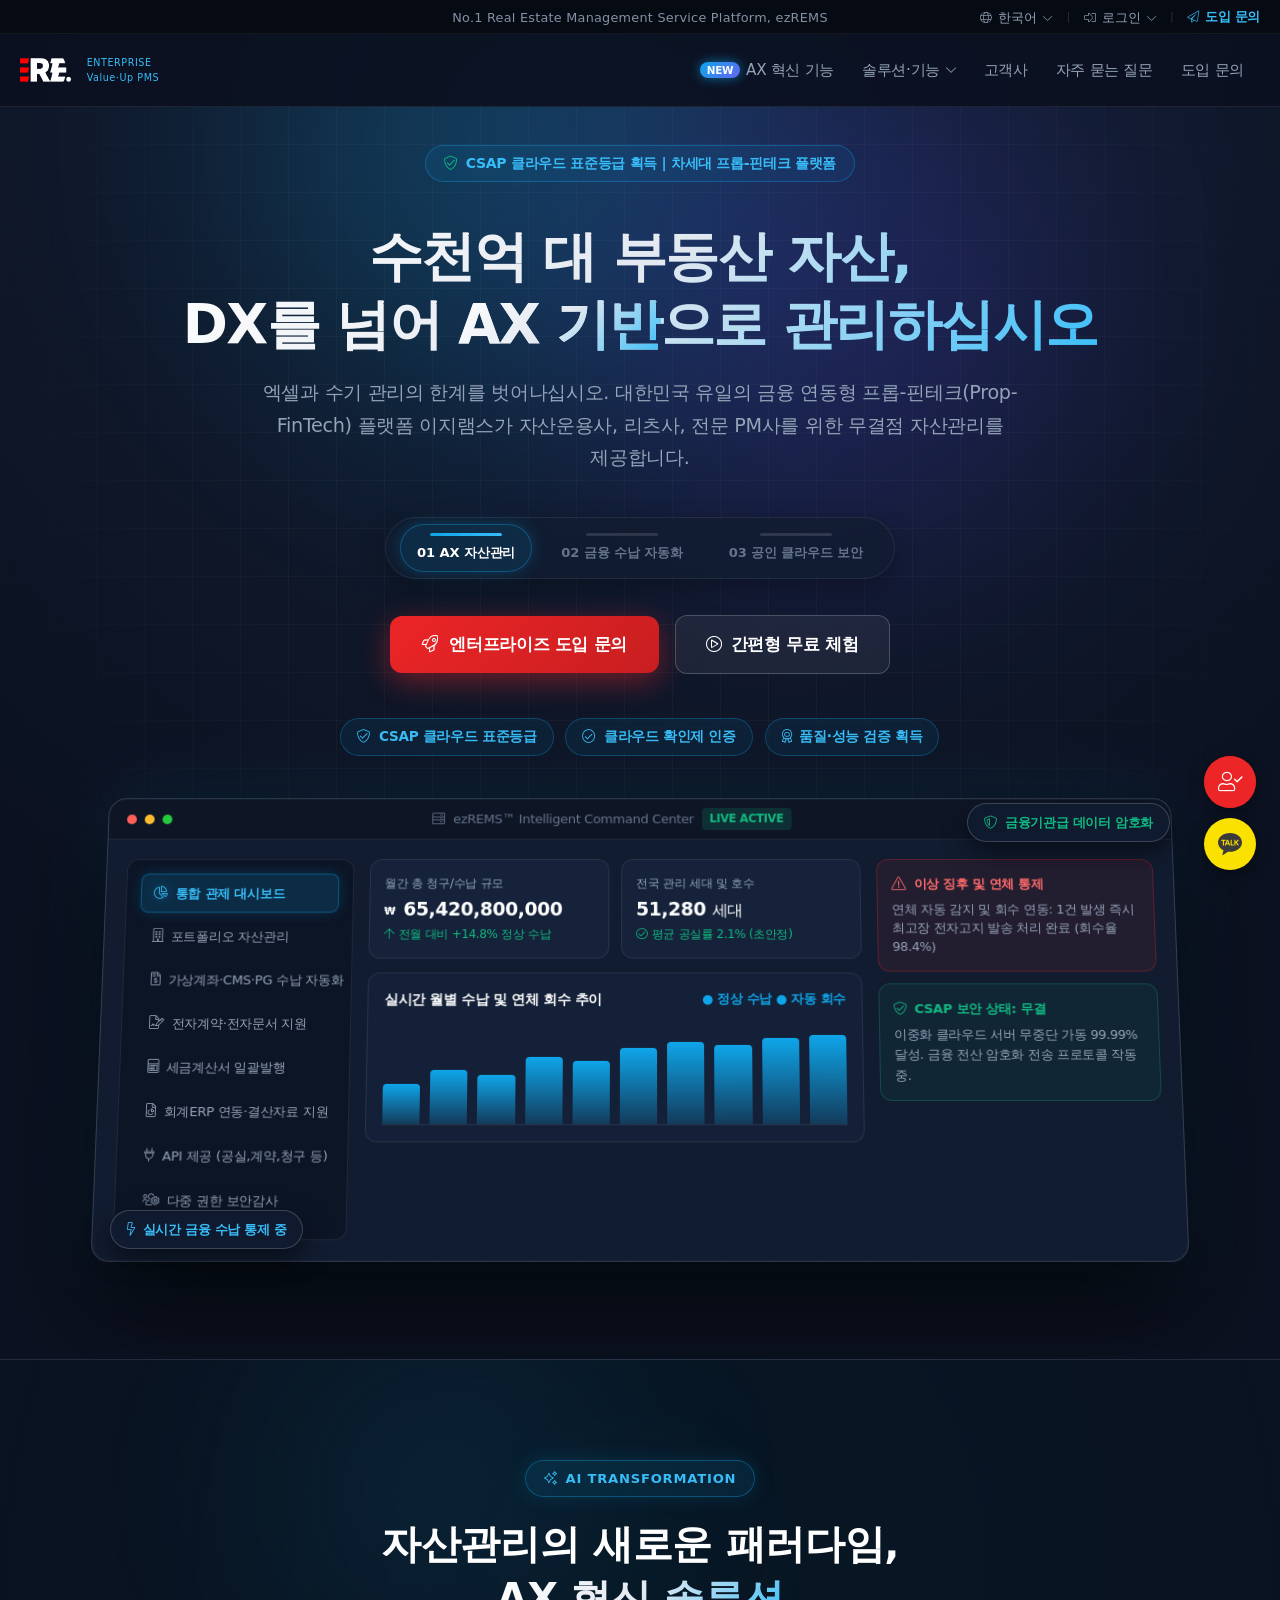
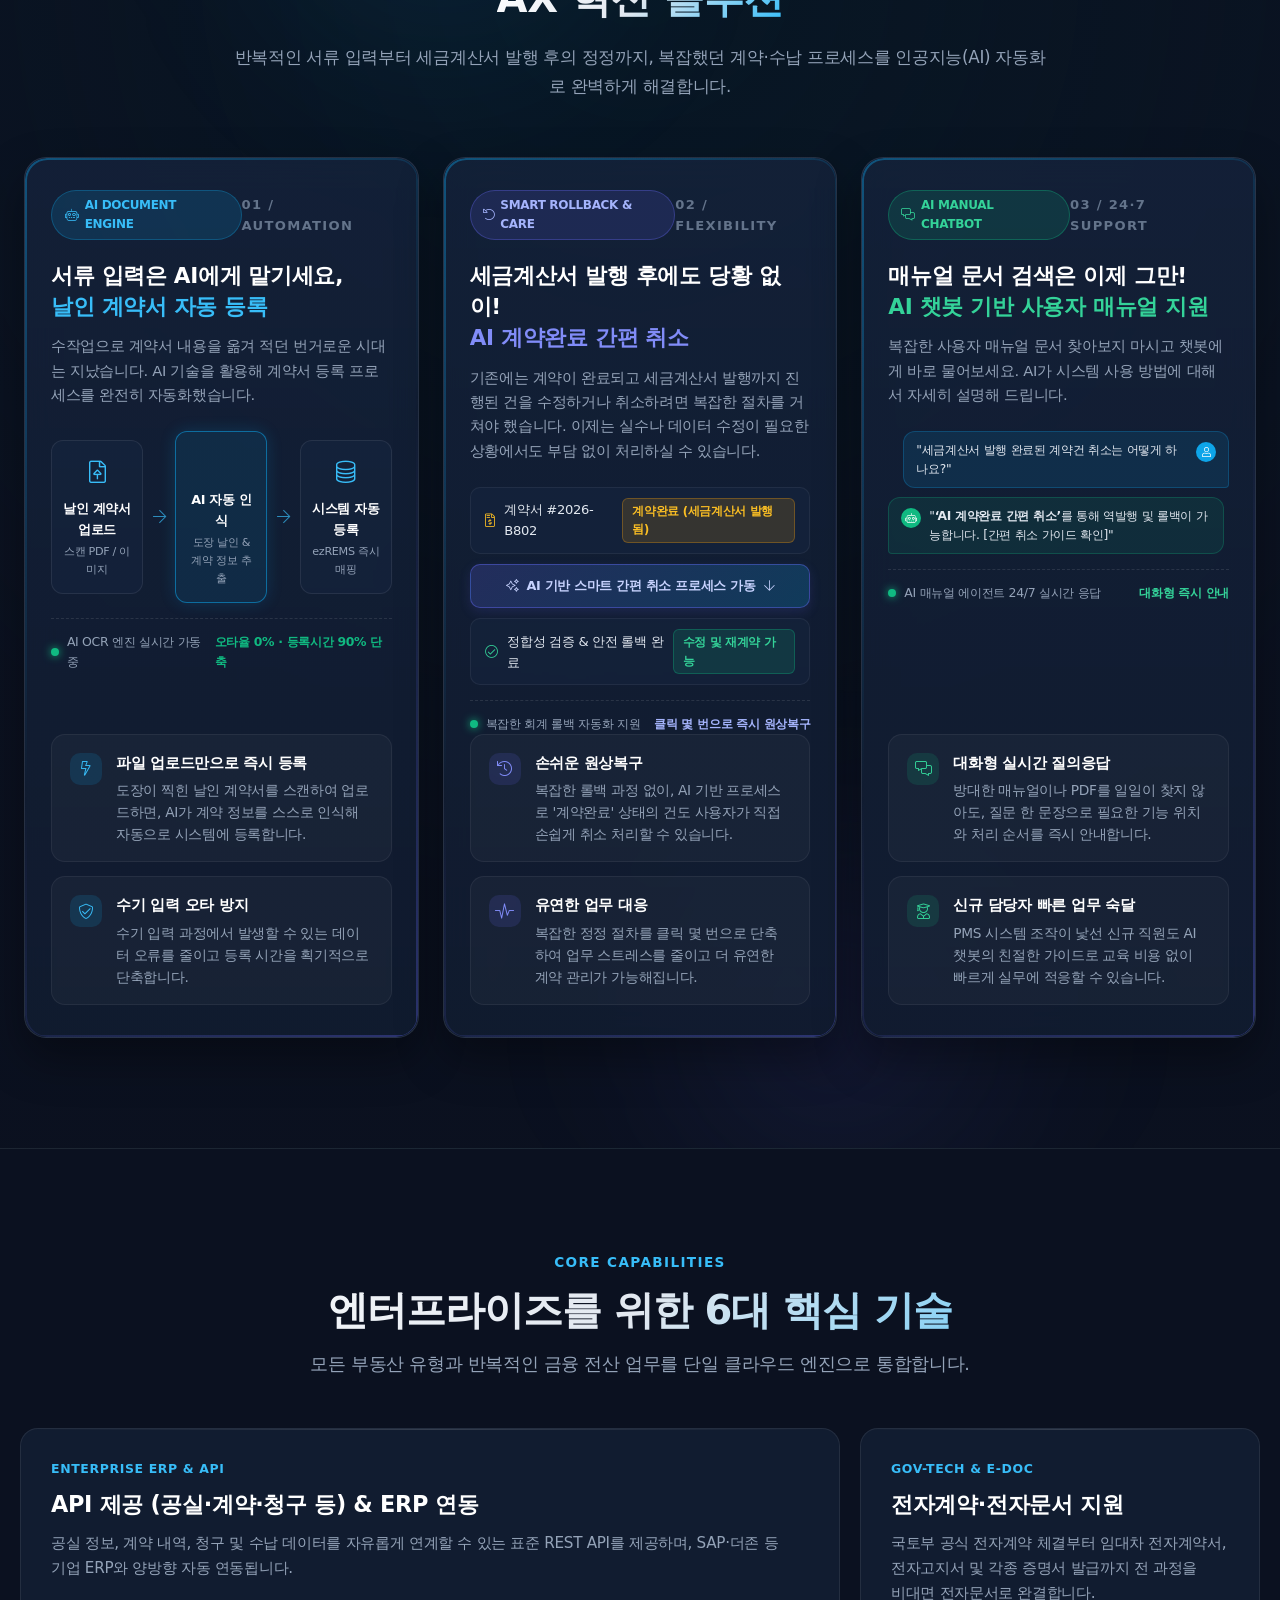
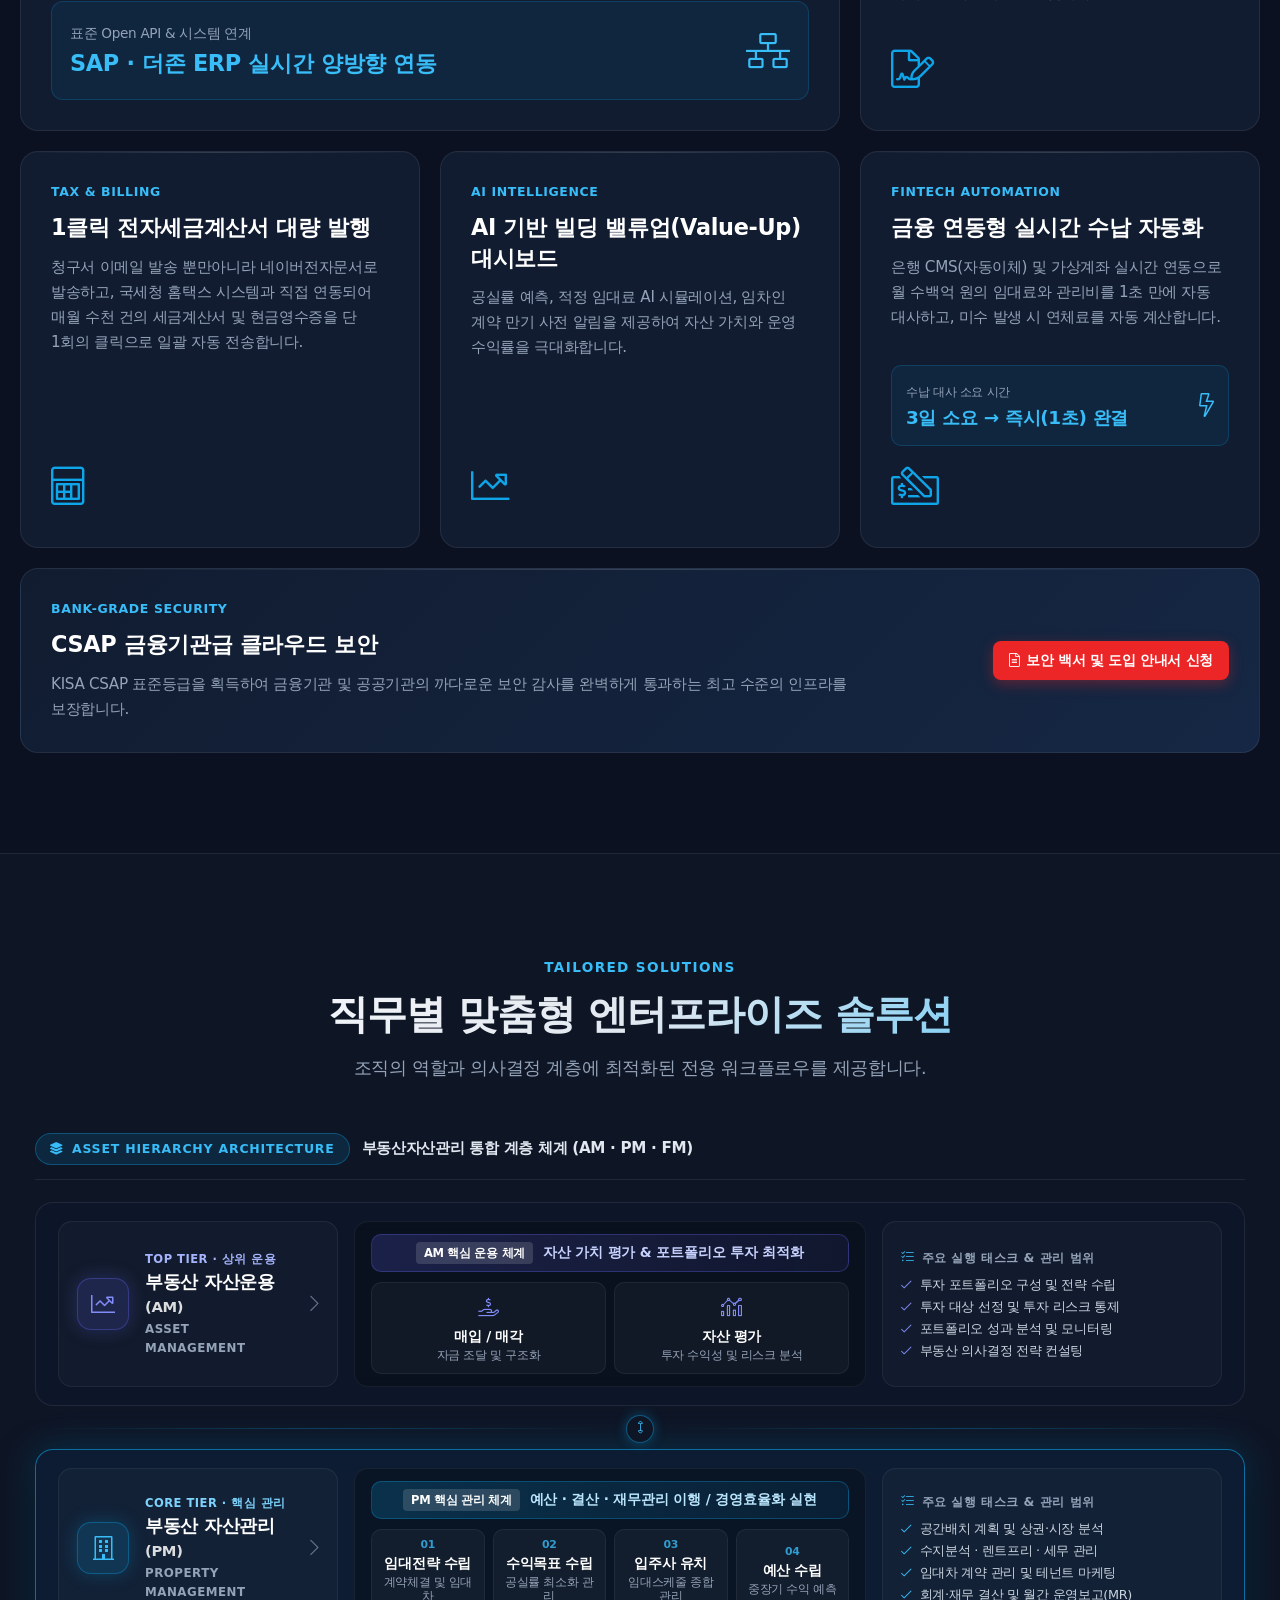
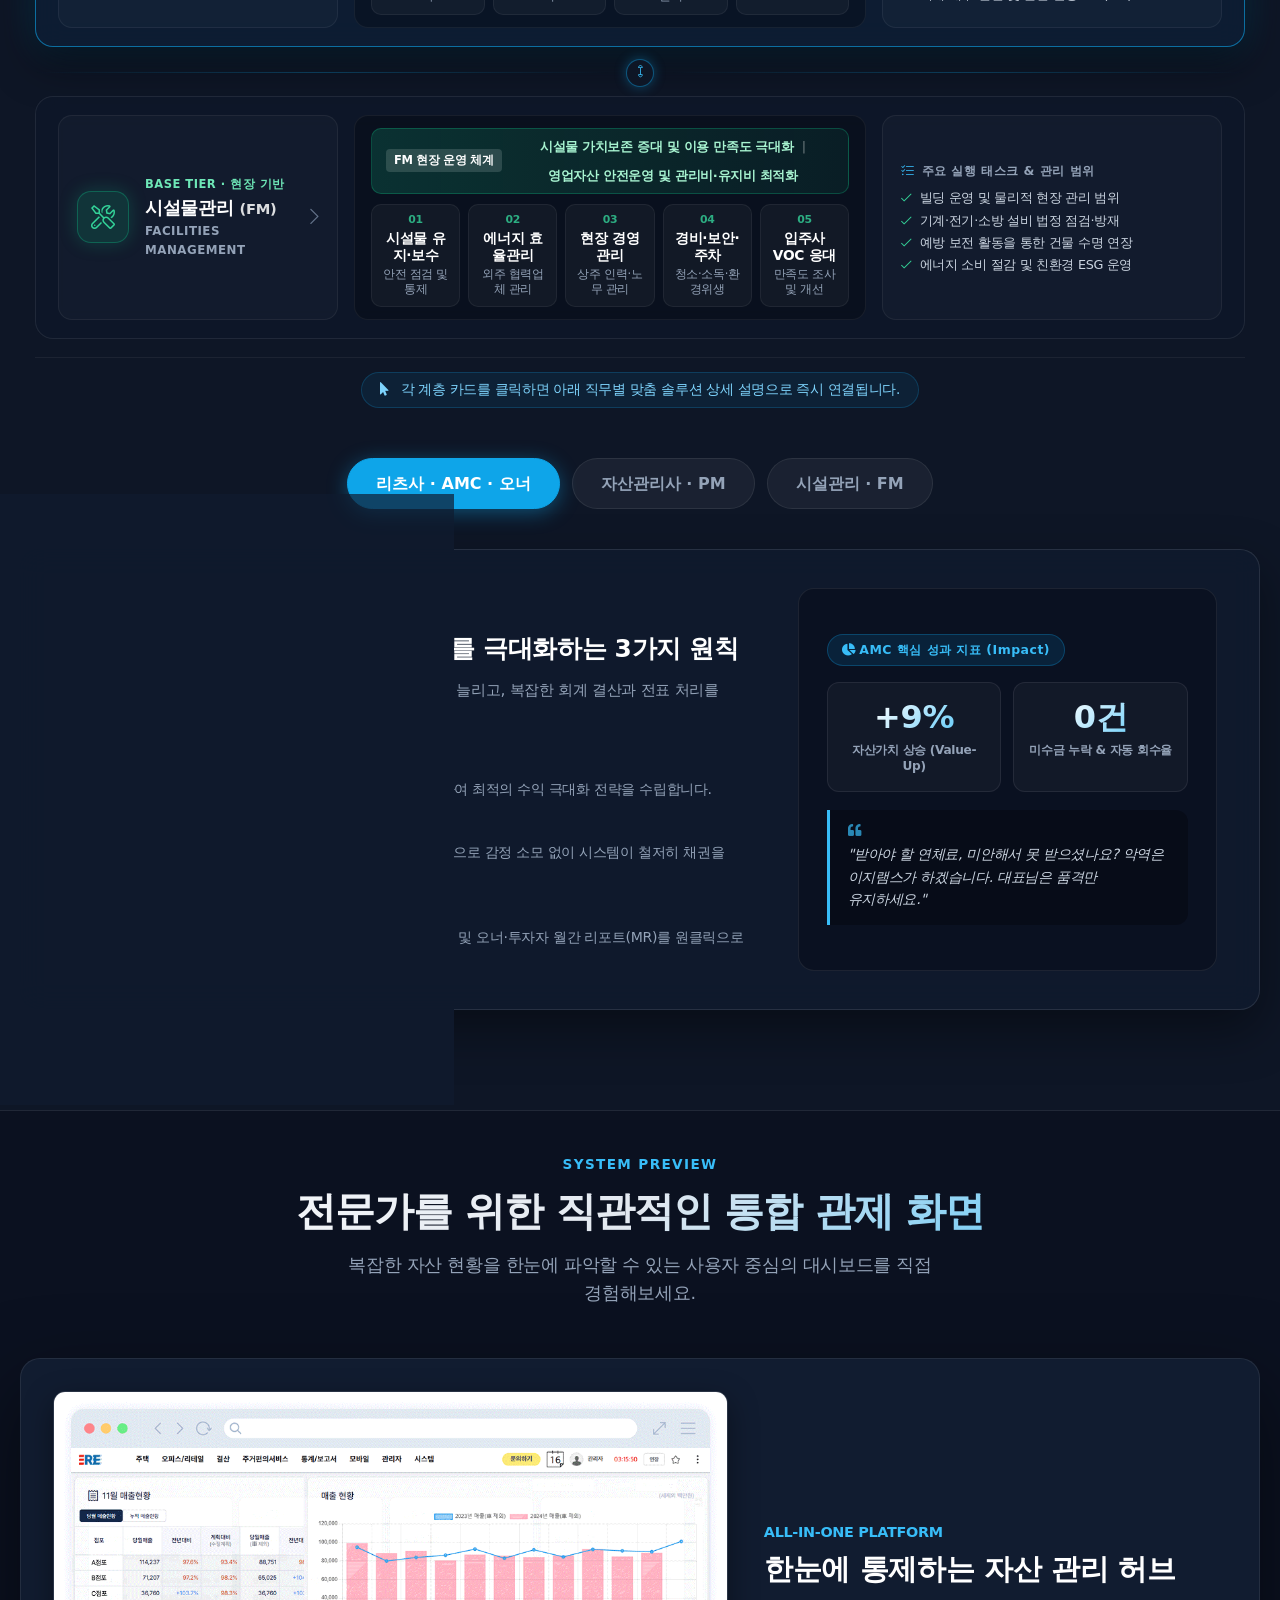
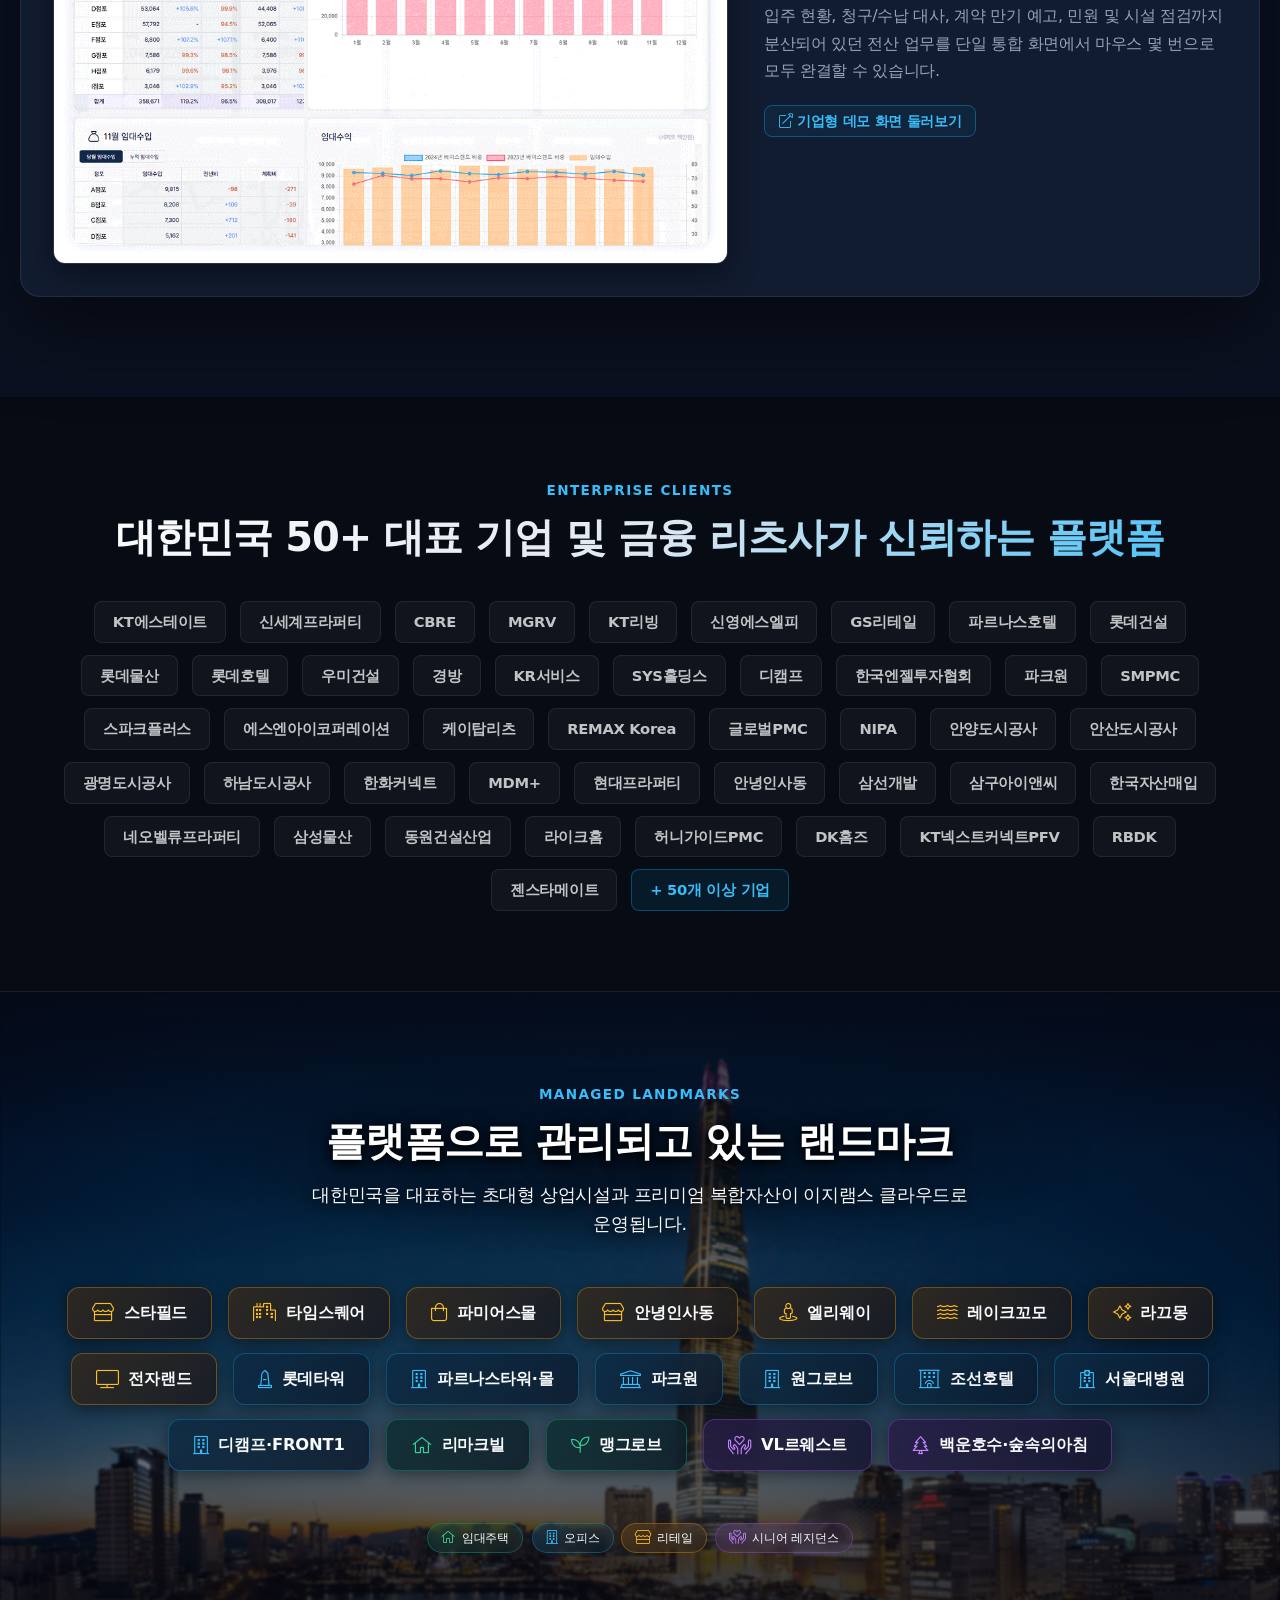
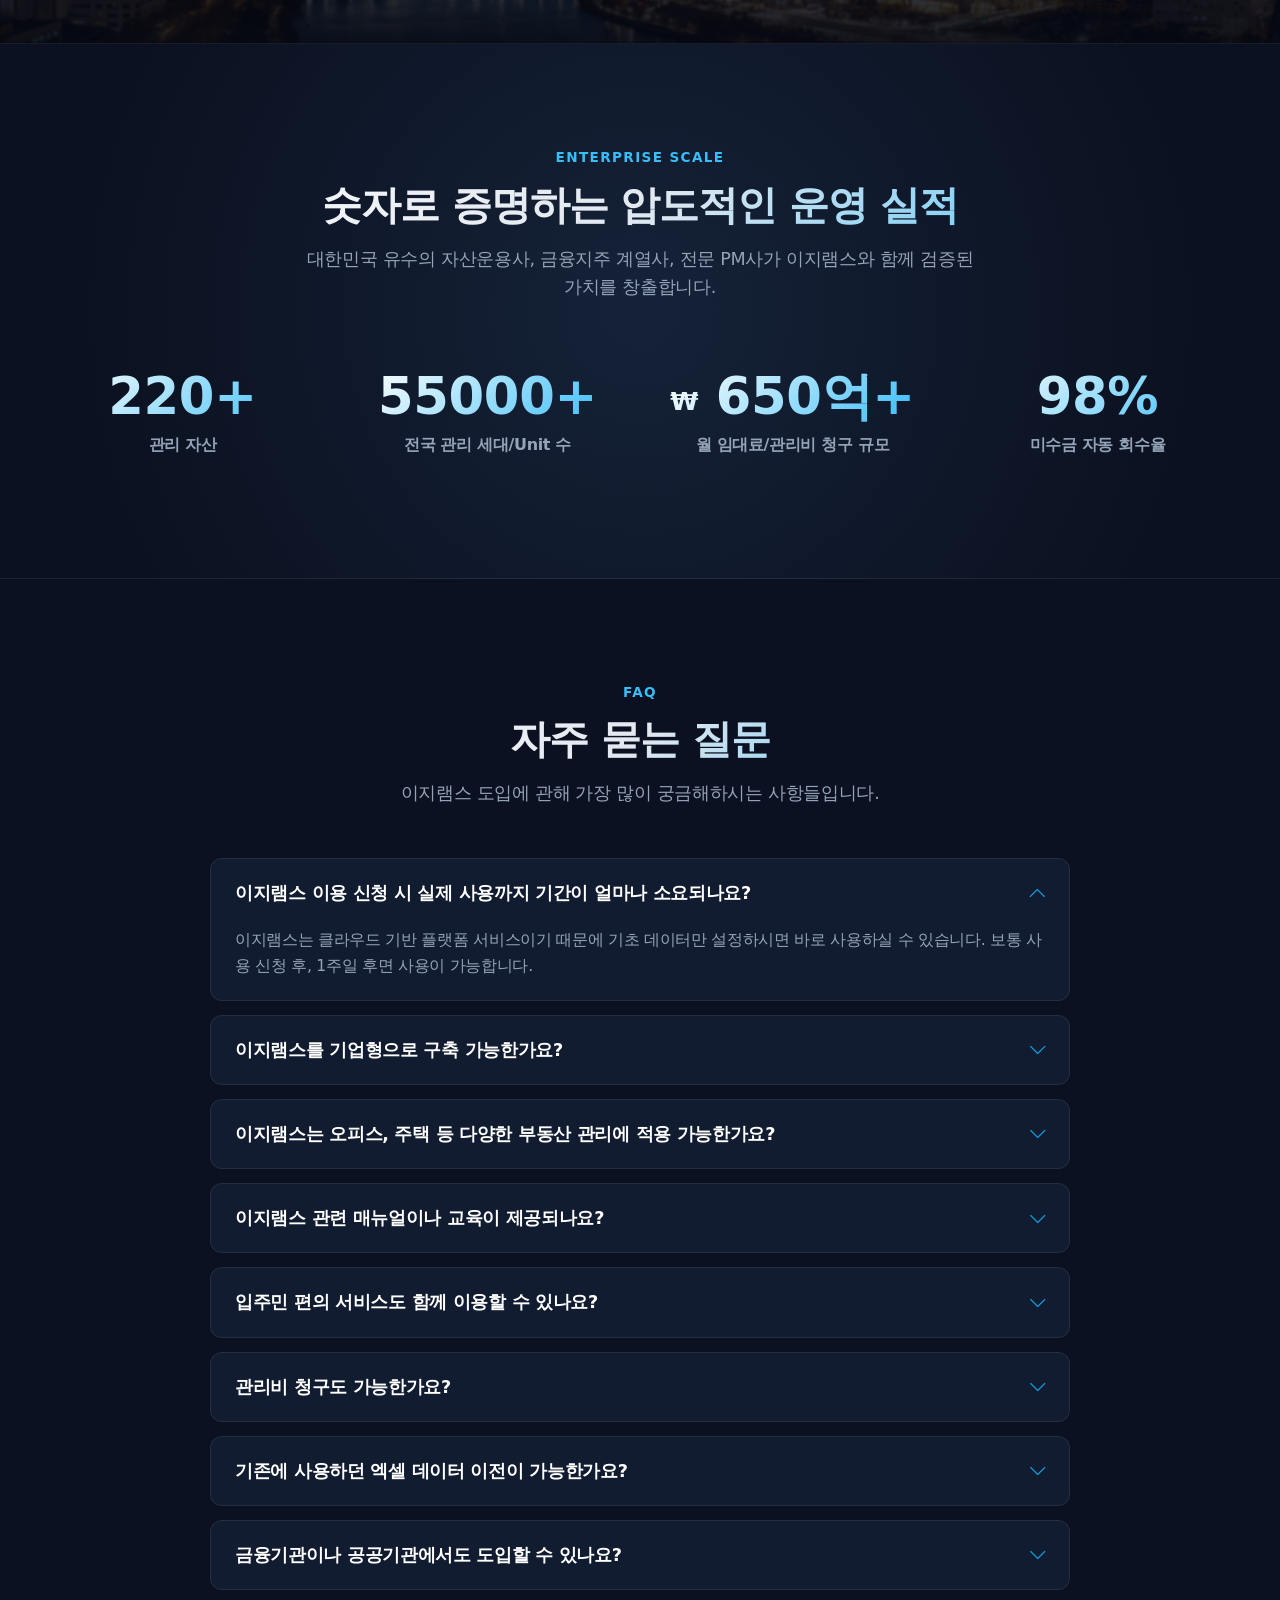
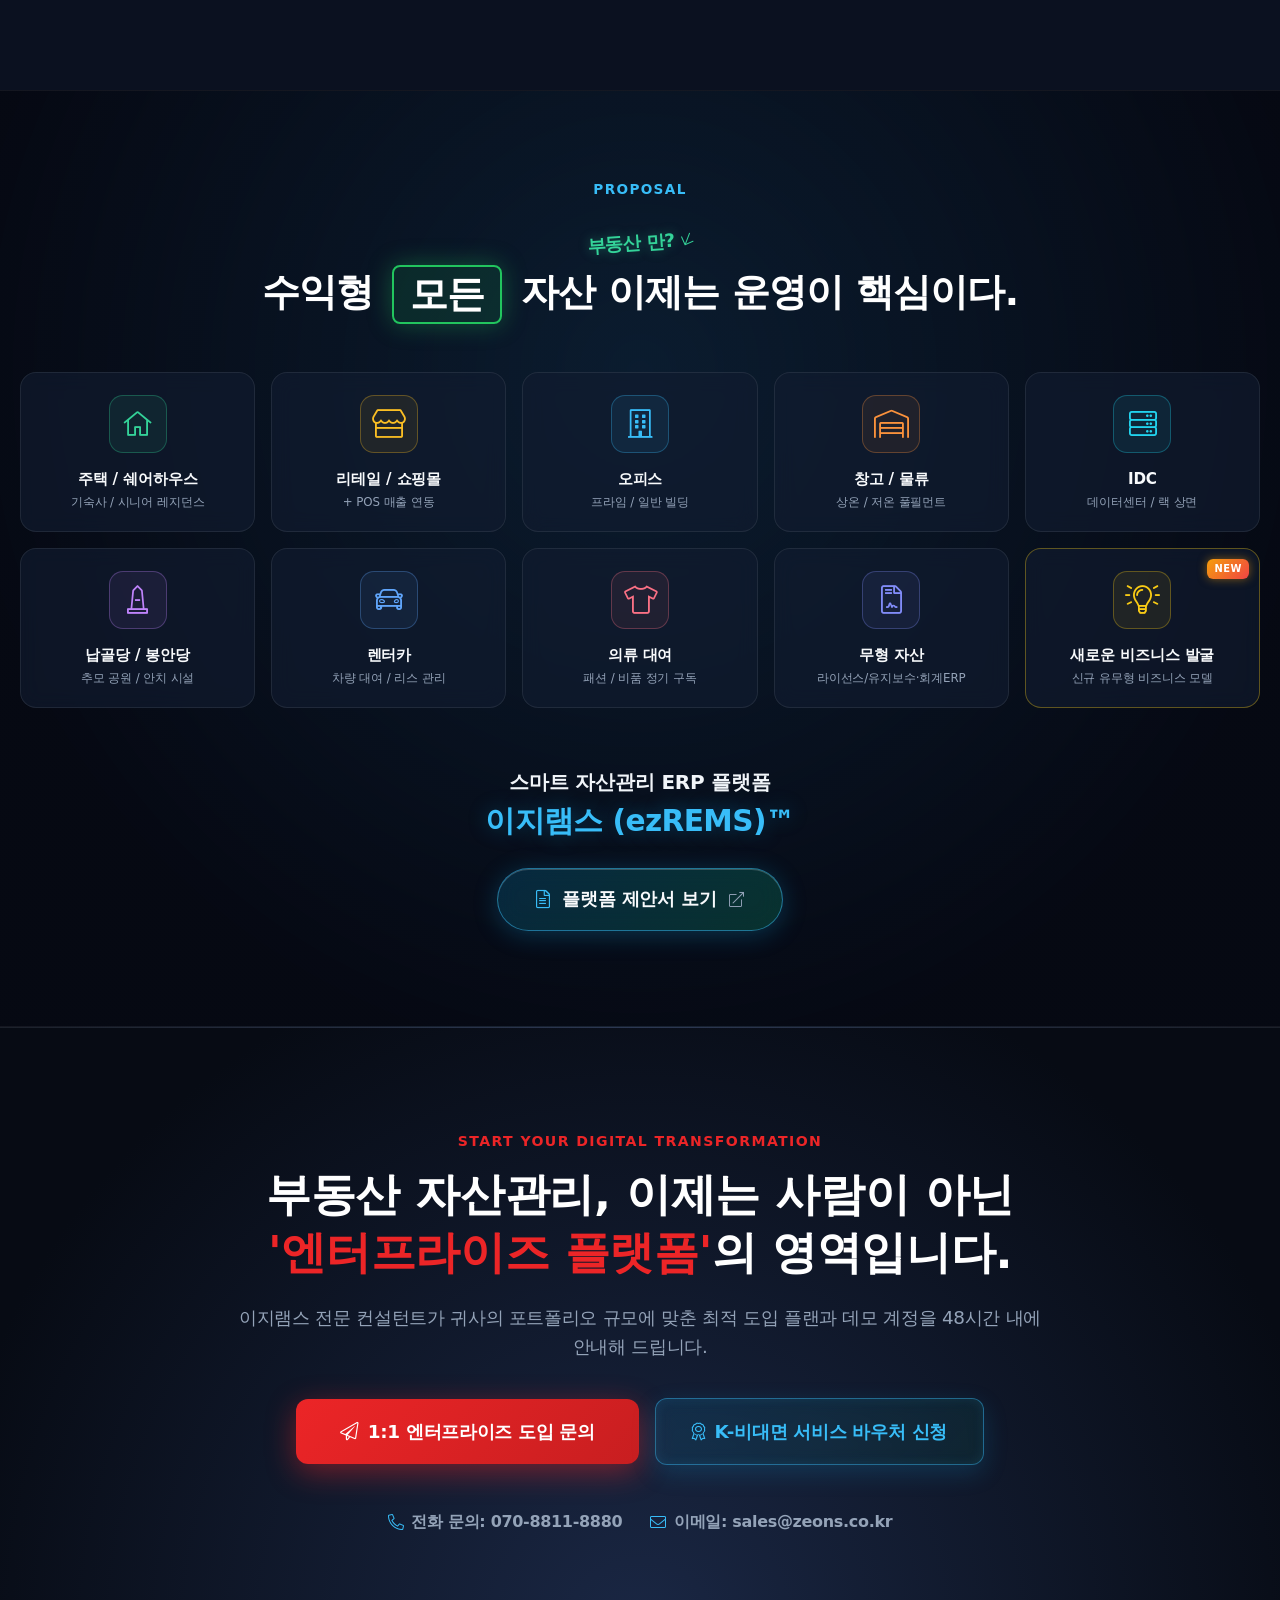
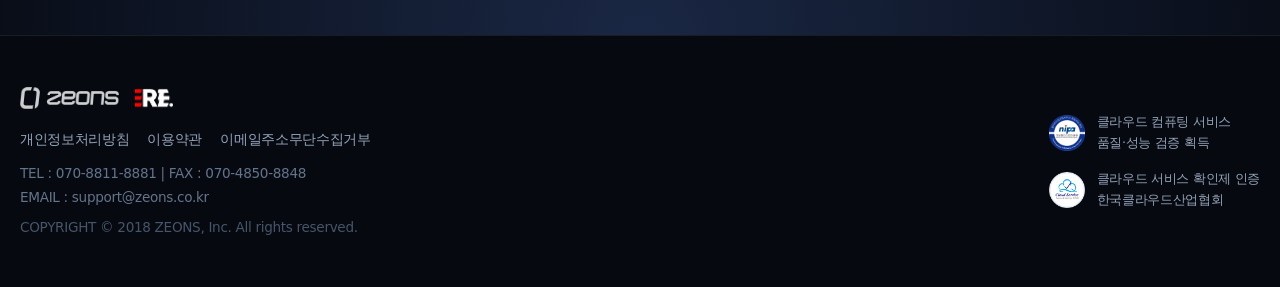
==== commit 2c46be6c: "feat(seo): upgrade meta tags, absolute OG image, Twitter cards, hreflang, and JSON-LD schema" ====
--- a/index.html
+++ b/index.html
@@ -2,30 +2,99 @@
 <html lang="ko">
 
 <head>
-    <meta http-equiv="Content-Type" content="text/html; charset=utf-8" />
-    <meta http-equiv="imagetoolbar" content="no">
-    <meta http-equiv="X-UA-Compatible" content="IE=10,chrome=1">
-    <meta name="viewport"
-        content="width=device-width,initial-scale=1.0,minimum-scale=0,maximum-scale=1.0,user-scalable=no">
-    <meta name="format-detection" content="telephone=no, address=no, email=no">
-
+    <meta charset="utf-8" />
+    <meta name="viewport" content="width=device-width, initial-scale=1.0" />
+    <meta http-equiv="X-UA-Compatible" content="IE=edge" />
+    <meta name="format-detection" content="telephone=no, address=no, email=no" />
+
+    <!-- SEO Primary Meta Tags -->
+    <title>이지램스 (ezREMS) - 엔터프라이즈 부동산 자산관리 플랫폼</title>
+    <meta name="title" content="이지램스 (ezREMS) - 엔터프라이즈 부동산 자산관리 플랫폼" />
+    <meta name="description"
+        content="이지램스(ezREMS)™ - 대한민국 대표 금융 연동형 부동산 자산관리(PMS/Prop-FinTech) 플랫폼. CSAP 클라우드 표준등급 보안 인증, 수납 자동화, AI 자산가치 극대화." />
     <meta name="keywords"
         content="이지램스, ezREMS, PMS, ERP, 부동산자산관리, 빌딩관리, 임대관리, 프롭테크, 핀테크, 리츠, AMC, PM, FM, 전자계약, 세금계산서, SaaS" />
-    <meta name="description"
-        content="이지램스(ezREMS)™ - 대한민국 대표 금융 연동형 부동산 자산관리(PMS/Prop-FinTech) 플랫폼. CSAP 클라우드 표준등급 보안 인증, 수납 자동화, AI 자산가치 극대화." />
-
-    <meta property="og:type" content="website">
-    <meta property="og:title" content="이지램스 (ezREMS) - 엔터프라이즈 부동산 자산관리 플랫폼">
-    <meta property="og:description" content="수천억 대 부동산 자산, DX를 넘어 AX 기반으로 관리하십시오. 대한민국 210+ 대기업과 리츠사가 선택한 차세대 PMS">
-    <meta property="og:image" content="./resources/images/common/sns_image2.png">
-    <meta property="og:url" content="https://www.ezrems.com/">
-    <meta property="og:site_name" content="이지램스">
-
-    <link rel="canonical" href="https://www.ezrems.com/index.html" />
+    <meta name="robots" content="index, follow, max-image-preview:large, max-snippet:-1, max-video-preview:-1" />
+
+    <!-- Canonical URL (표준 주소 일원화) -->
+    <link rel="canonical" href="https://www.ezrems.com/" />
+
+    <!-- Multilingual Alternate Links (hreflang 검색 로봇 안내) -->
+    <link rel="alternate" hreflang="ko" href="https://www.ezrems.com/?lang=ko" />
+    <link rel="alternate" hreflang="en" href="https://www.ezrems.com/?lang=en" />
+    <link rel="alternate" hreflang="ja" href="https://www.ezrems.com/?lang=ja" />
+    <link rel="alternate" hreflang="zh" href="https://www.ezrems.com/?lang=zh" />
+    <link rel="alternate" hreflang="x-default" href="https://www.ezrems.com/" />
+
+    <!-- Open Graph / KakaoTalk / Facebook (절대 경로 이미지 및 규격 메타데이터) -->
+    <meta property="og:type" content="website" />
+    <meta property="og:site_name" content="이지램스 (ezREMS)" />
+    <meta property="og:url" content="https://www.ezrems.com/" />
+    <meta property="og:title" content="이지램스 (ezREMS) - 엔터프라이즈 부동산 자산관리 플랫폼" />
+    <meta property="og:description" content="수천억 대 부동산 자산, DX를 넘어 AX 기반으로 관리하십시오. 대한민국 220+ 대기업과 리츠사가 선택한 차세대 PMS" />
+    <meta property="og:image" content="https://www.ezrems.com/resources/images/common/sns_image2.png" />
+    <meta property="og:image:width" content="1200" />
+    <meta property="og:image:height" content="630" />
+    <meta property="og:image:alt" content="이지램스(ezREMS) 엔터프라이즈 부동산 자산관리 플랫폼" />
+    <meta property="og:locale" content="ko_KR" />
+
+    <!-- Twitter Cards (X / Slack / Notion 카드 미리보기) -->
+    <meta name="twitter:card" content="summary_large_image" />
+    <meta name="twitter:url" content="https://www.ezrems.com/" />
+    <meta name="twitter:title" content="이지램스 (ezREMS) - 엔터프라이즈 부동산 자산관리 플랫폼" />
+    <meta name="twitter:description" content="수천억 대 부동산 자산, DX를 넘어 AX 기반으로 관리하십시오. 대한민국 220+ 대기업과 리츠사가 선택한 차세대 PMS" />
+    <meta name="twitter:image" content="https://www.ezrems.com/resources/images/common/sns_image2.png" />
+
+    <!-- Favicon & Touch Icons -->
     <link rel="icon" type="image/png" href="./resources/images/common/favicon-32x32.png" sizes="32x32" />
     <link rel="icon" type="image/png" href="./resources/images/common/favicon-16x16.png" sizes="16x16" />
-
-    <title>이지램스 (ezREMS) - 엔터프라이즈 부동산 자산관리 플랫폼</title>
+    <link rel="apple-touch-icon" href="./resources/images/common/apple-touch-icon-152x152.png" />
+
+    <!-- Structured Data (JSON-LD) - Organization & SoftwareApplication & WebSite -->
+    <script type="application/ld+json">
+    {
+      "@context": "https://schema.org",
+      "@graph": [
+        {
+          "@type": "Organization",
+          "@id": "https://www.ezrems.com/#organization",
+          "name": "주식회사 지온스 (ZEONS, Inc.)",
+          "url": "https://www.ezrems.com/",
+          "logo": "https://www.ezrems.com/resources/images/common/ezrems_logo_rw.png",
+          "contactPoint": {
+            "@type": "ContactPoint",
+            "telephone": "+82-70-8811-8880",
+            "contactType": "customer service",
+            "areaServed": "KR",
+            "availableLanguage": ["Korean", "English", "Japanese", "Chinese"]
+          }
+        },
+        {
+          "@type": "SoftwareApplication",
+          "@id": "https://www.ezrems.com/#software",
+          "name": "ezREMS (이지램스)",
+          "operatingSystem": "All (Cloud/Web SaaS)",
+          "applicationCategory": "BusinessApplication",
+          "description": "대한민국 대표 금융 연동형 프롭-핀테크 부동산 자산관리 ERP/PMS 플랫폼",
+          "offers": {
+            "@type": "Offer",
+            "price": "0",
+            "priceCurrency": "KRW"
+          }
+        },
+        {
+          "@type": "WebSite",
+          "@id": "https://www.ezrems.com/#website",
+          "url": "https://www.ezrems.com/",
+          "name": "ezREMS",
+          "publisher": {
+            "@id": "https://www.ezrems.com/#organization"
+          },
+          "inLanguage": ["ko", "en", "ja", "zh"]
+        }
+      ]
+    }
+    </script>
 
     <!-- Web Fonts (Paperlogy & Pretendard) -->
     <link rel="stylesheet" href="https://cdn.jsdelivr.net/gh/fonts-archive/Paperlogy/Paperlogy.css">
@@ -37,7 +106,7 @@
     <link rel="stylesheet" type="text/css" href="./resources/css/common/swiper.min.css">
 
     <!-- Enterprise High-Tech Theme (v2.1) -->
-    <link rel="stylesheet" type="text/css" href="./resources/css/enterprise-theme.css?v=20260924_2330">
+    <link rel="stylesheet" type="text/css" href="./resources/css/enterprise-theme.css?v=20260924_2347">
 
     <!-- Critical Inline Styles for Landmark Slider (캐시 방지 및 시인성 보장) -->
     <style>
@@ -278,12 +347,12 @@
                         </button>
                         <div class="top-dropdown-menu top-login-menu">
                             <a href="https://basic.ezrems.com/" target="_blank" class="top-dropdown-item">
-                                <span class="top-item-badge badge-basic" data-i18n="btn_basic">간편형</span>
-                                <span data-i18n="login_basic">간편형 로그인</span>
+                                <i class="fal fa-user"></i>
+                                <span data-i18n="btn_basic">간편형</span>
                             </a>
                             <a href="https://pms.ezrems.com/" target="_blank" class="top-dropdown-item">
-                                <span class="top-item-badge badge-pms" data-i18n="btn_pms">기업형</span>
-                                <span data-i18n="login_pms">기업형 로그인</span>
+                                <i class="fal fa-building"></i>
+                                <span data-i18n="btn_pms">기업형</span>
                             </a>
                         </div>
                     </div>
@@ -396,9 +465,9 @@
 
                         <!-- Slide 2: 금융 수납 자동화 -->
                         <div class="hero-slide-item" data-slide="1">
-                            <h1 class="hero-title tech-gradient-text" data-i18n="hero_title_2">
+                            <h2 class="hero-title tech-gradient-text" data-i18n="hero_title_2">
                                 수백억 원의 임대료와 관리비,<br /><span class="tech-gradient-text">1초 실시간 자동 수납처리</span>로 완결하십시오
-                            </h1>
+                            </h2>
                             <p class="hero-description" data-i18n="hero_desc_2">
                                 은행 CMS(자동이체) 및 가상계좌 실시간 연동으로 월 수만 건의 입금을 1초 만에 자동 대사하고, 연체 발생 즉시 독촉장을 자동 발송합니다.
                             </p>
@@ -406,9 +475,9 @@
 
                         <!-- Slide 3: 공인 클라우드 보안 -->
                         <div class="hero-slide-item" data-slide="2">
-                            <h1 class="hero-title tech-gradient-text" data-i18n="hero_title_3">
+                            <h2 class="hero-title tech-gradient-text" data-i18n="hero_title_3">
                                 CSAP 클라우드 표준등급 획득,<br /><span class="tech-gradient-text">금융기관과 대기업이 신뢰</span>하는 무결점 PMS
-                            </h1>
+                            </h2>
                             <p class="hero-description" data-i18n="hero_desc_3">
                                 국내 50+ 대표 금융지주 계열사, 대기업 자산관리사, 공공기관의 까다로운 보안 감사를 완벽하게 통과한 최고 수준의 인프라를 보장합니다.
                             </p>
--- a/resources/css/enterprise-theme.css
+++ b/resources/css/enterprise-theme.css
@@ -283,14 +283,14 @@
 
 /* Top Login Dropdown Menu */
 .top-login-menu {
-    min-width: 165px;
+    min-width: 115px;
 }
 
 .top-dropdown-item {
     display: flex;
     align-items: center;
     gap: 8px;
-    padding: 8px 10px;
+    padding: 8px 12px;
     color: #E2E8F0;
     text-decoration: none;
     font-size: 0.8125rem;
@@ -300,8 +300,18 @@
     white-space: nowrap;
 }
 
+.top-dropdown-item i {
+    font-size: 0.78rem;
+    color: #94A3B8;
+    transition: color 0.15s ease;
+}
+
 .top-dropdown-item:hover {
     background: rgba(255, 255, 255, 0.08);
+    color: #38BDF8;
+}
+
+.top-dropdown-item:hover i {
     color: #38BDF8;
 }
 
@@ -3210,25 +3220,29 @@
     /* Mobile dropdown accordion view */
     .nav-item-dropdown {
         width: 100%;
+        text-align: center;
     }
     .nav-dropdown-toggle {
         width: 100%;
         display: flex;
-        justify-content: space-between;
+        justify-content: center;
         align-items: center;
+        gap: 8px;
     }
     .nav-dropdown-menu {
         position: static;
         width: 100%;
+        max-width: 330px;
+        margin: 10px auto 0;
         transform: none !important;
         opacity: 1;
         visibility: visible;
         pointer-events: auto;
         display: none;
-        background: rgba(255, 255, 255, 0.03);
-        border: 1px solid rgba(255, 255, 255, 0.08);
+        background: rgba(255, 255, 255, 0.04);
+        border: 1px solid rgba(255, 255, 255, 0.1);
+        border-radius: 12px;
         box-shadow: none;
-        margin-top: 10px;
         padding: 8px;
     }
     .nav-dropdown-menu::before {
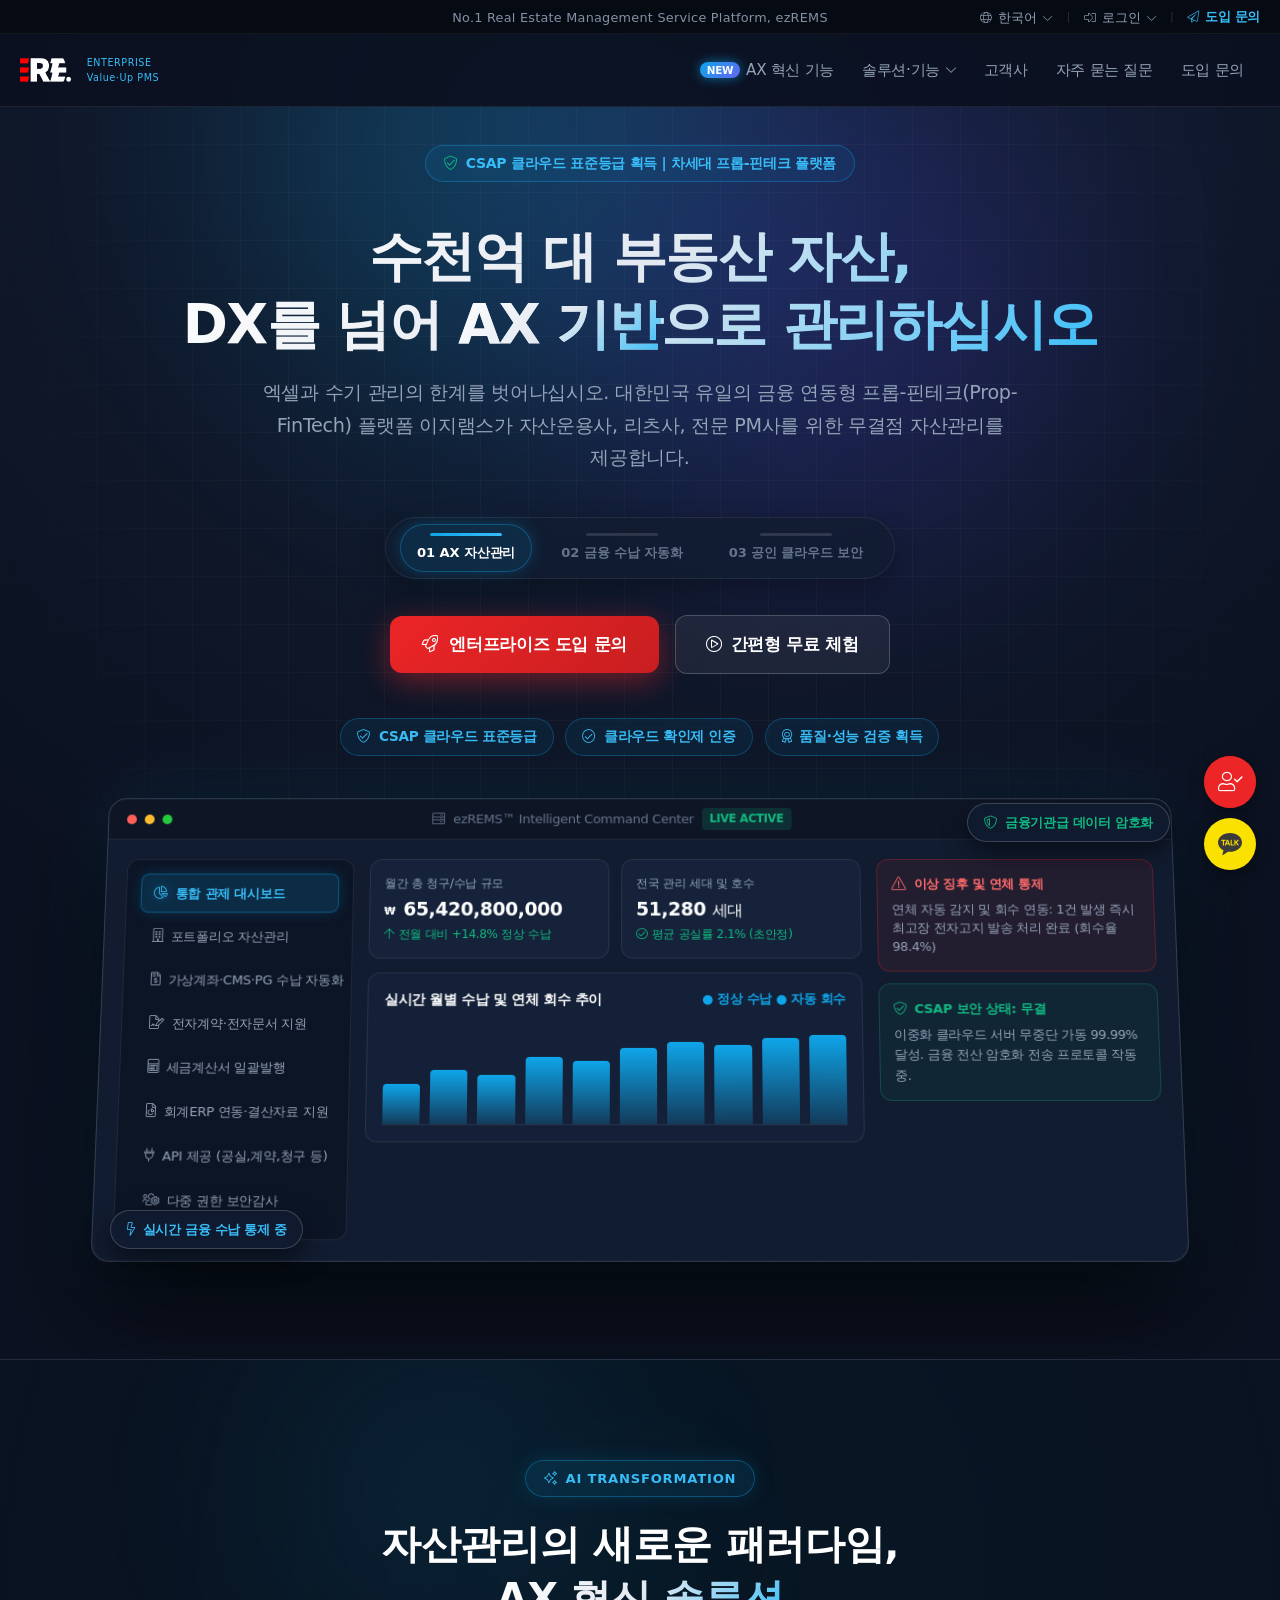
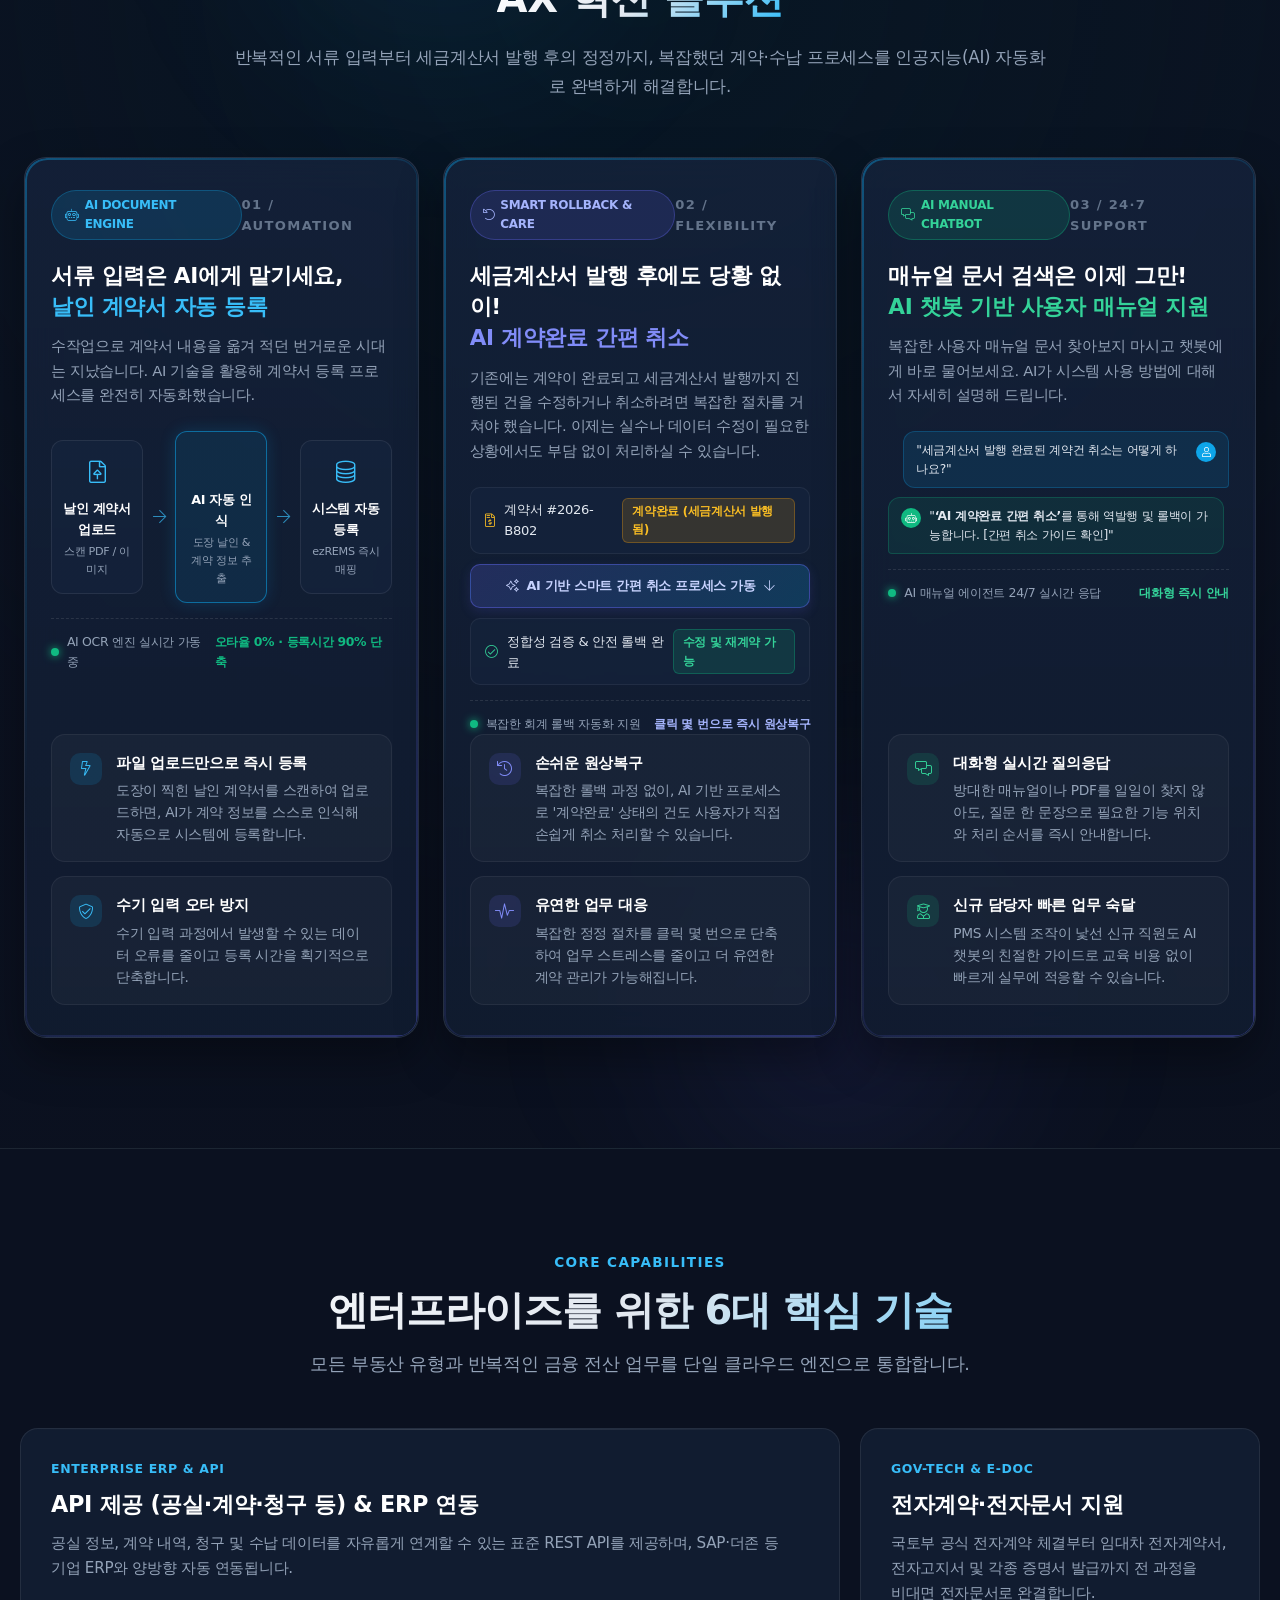
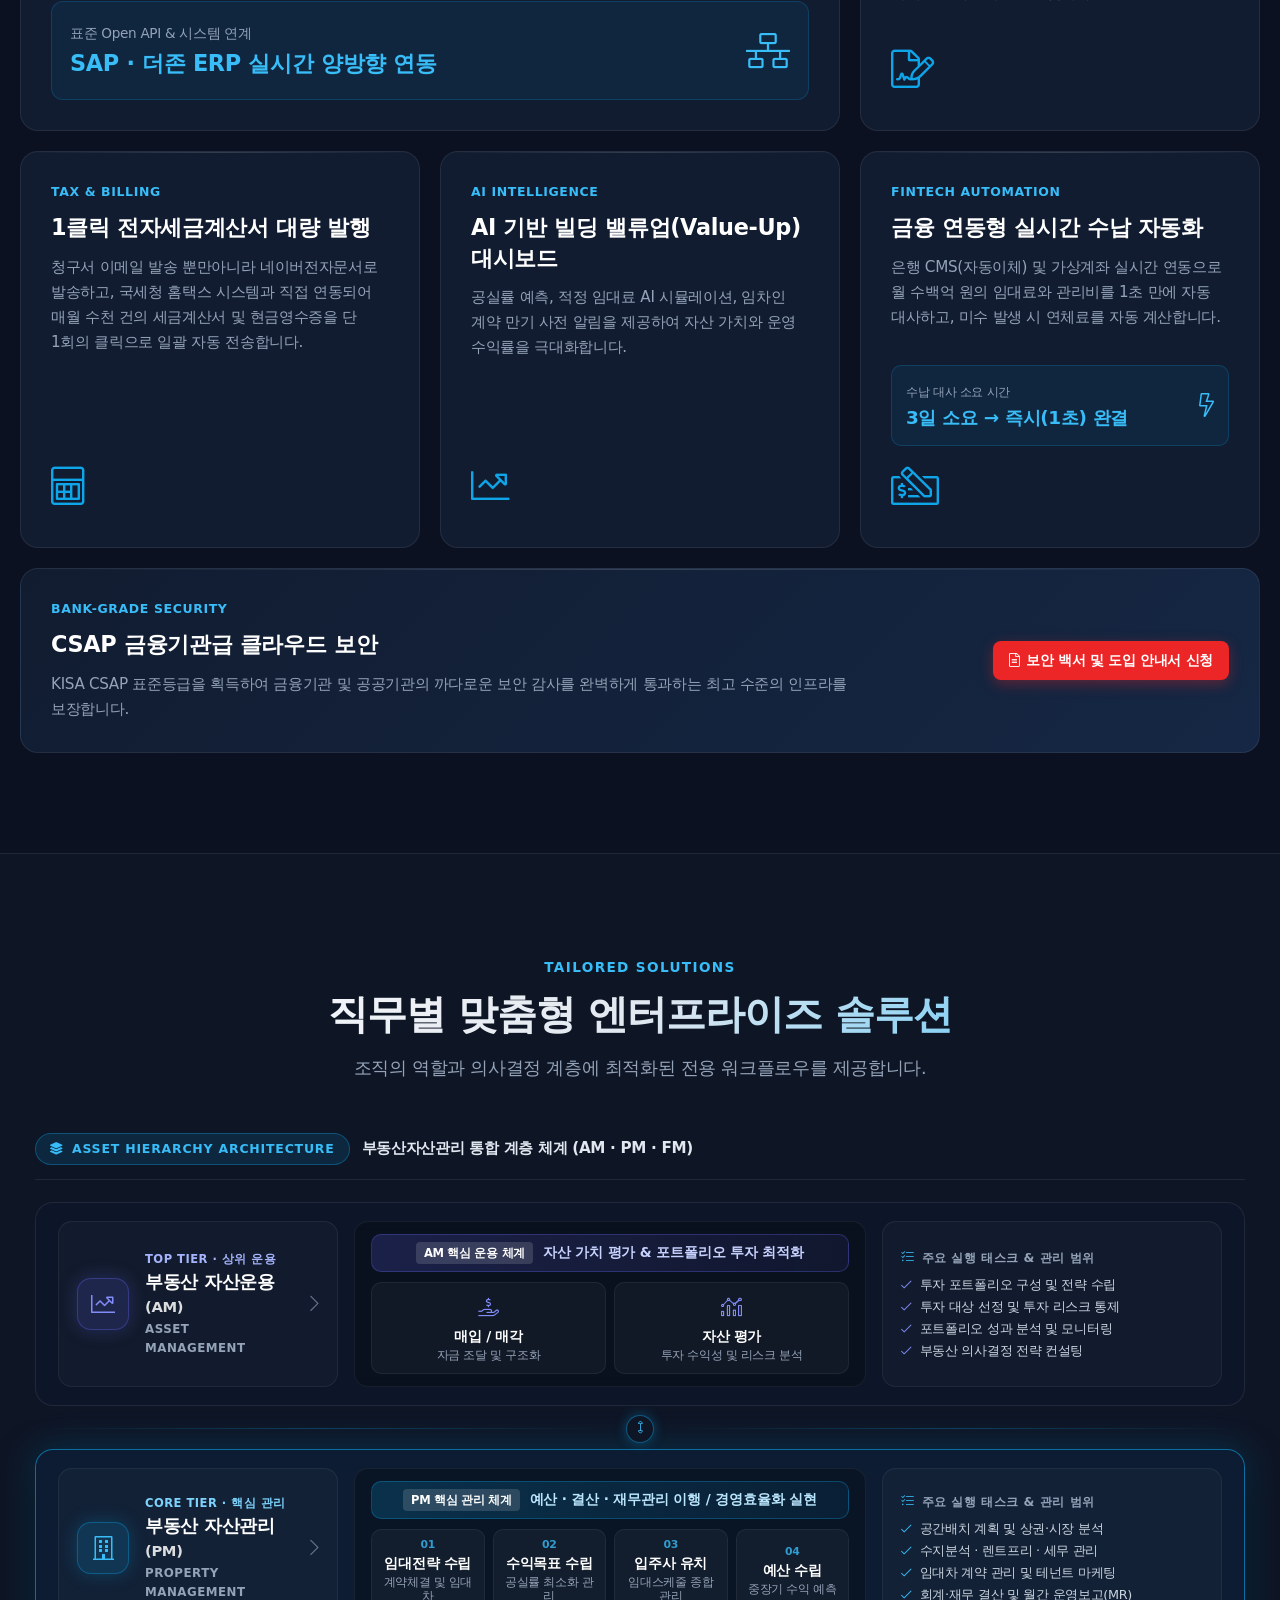
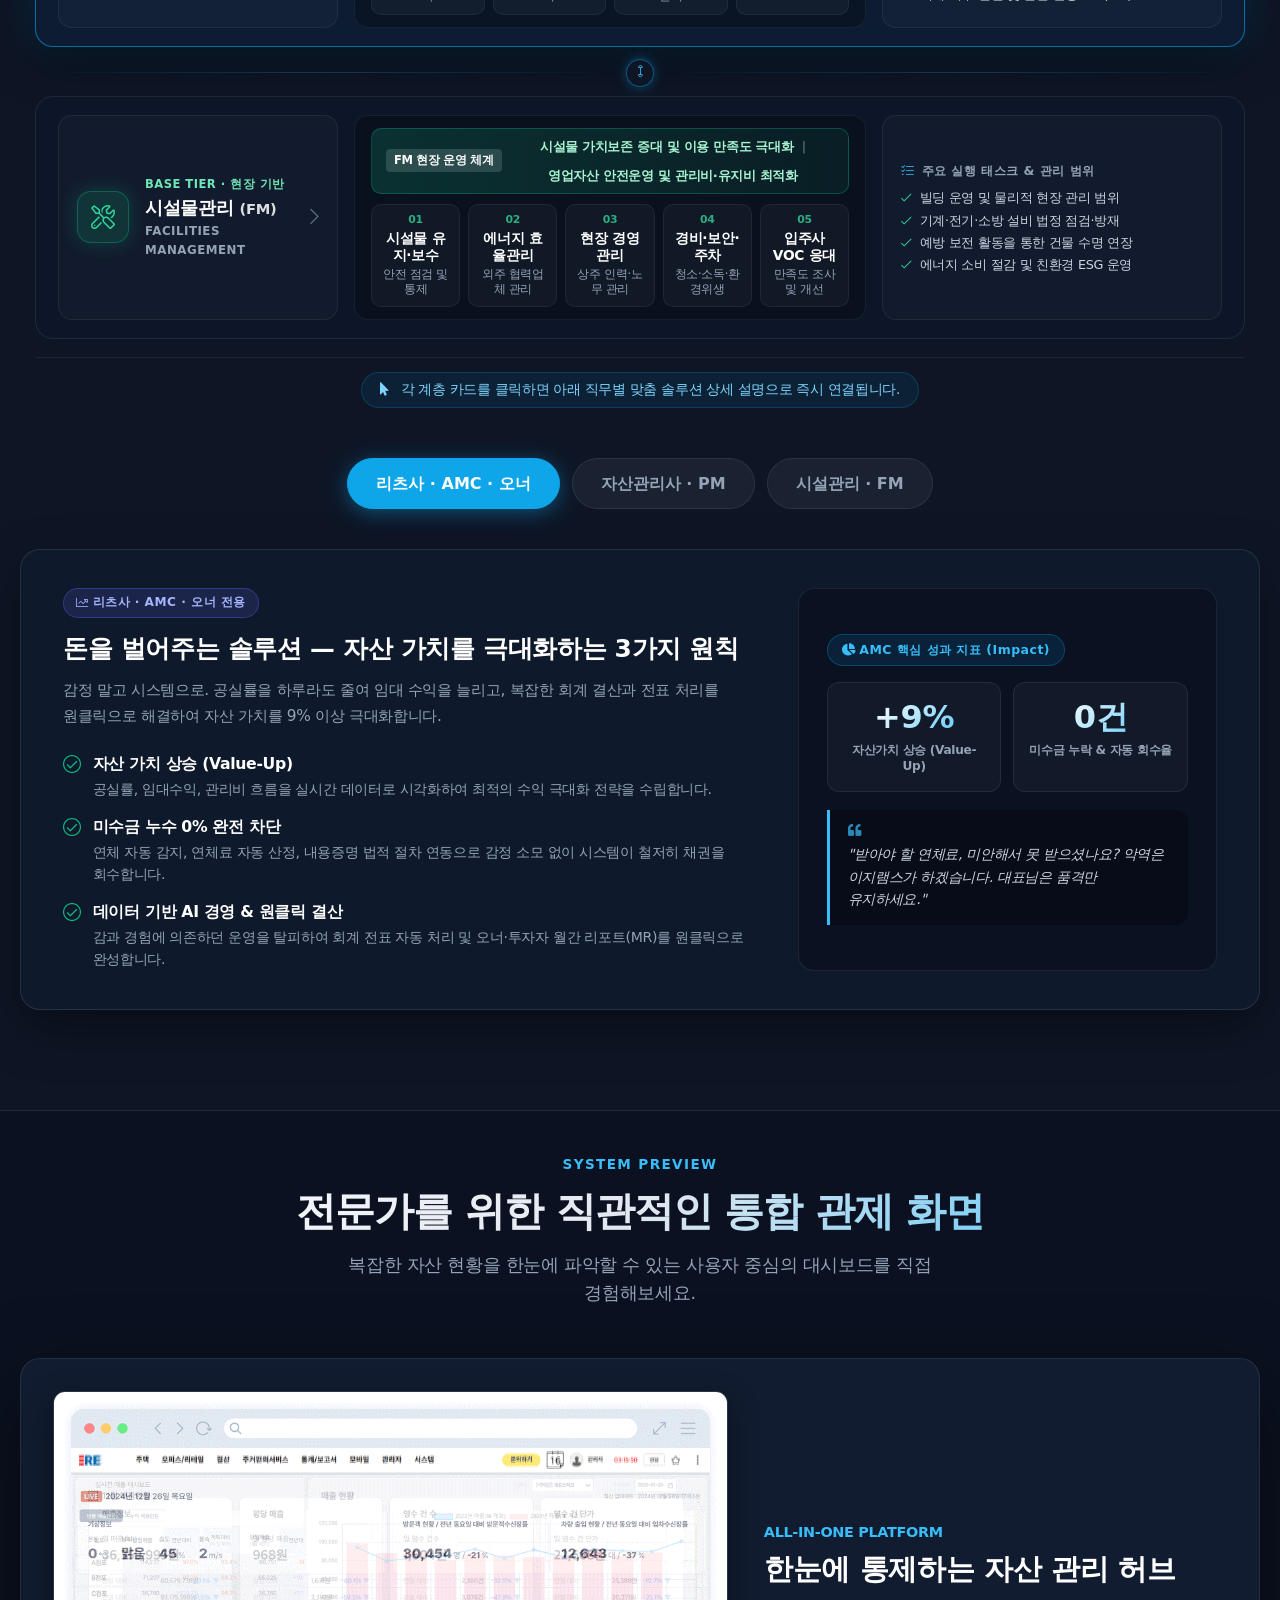
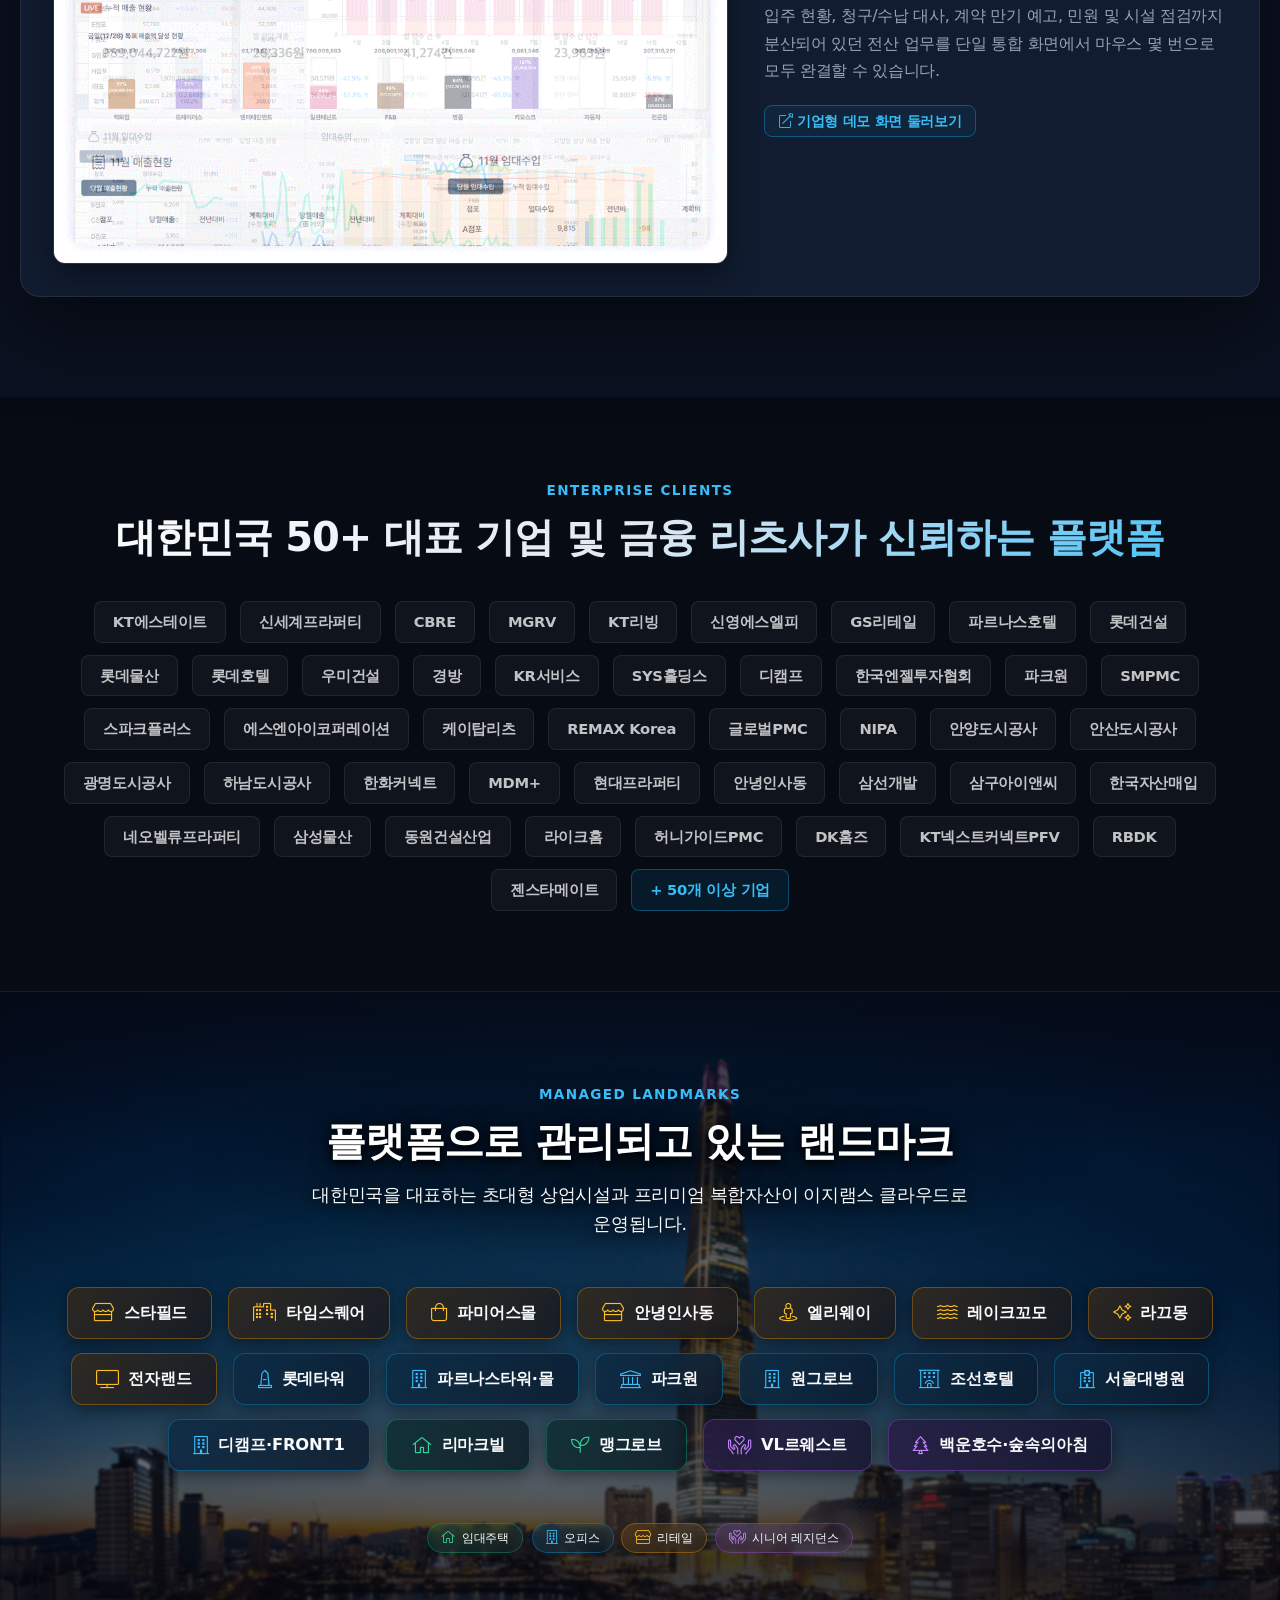
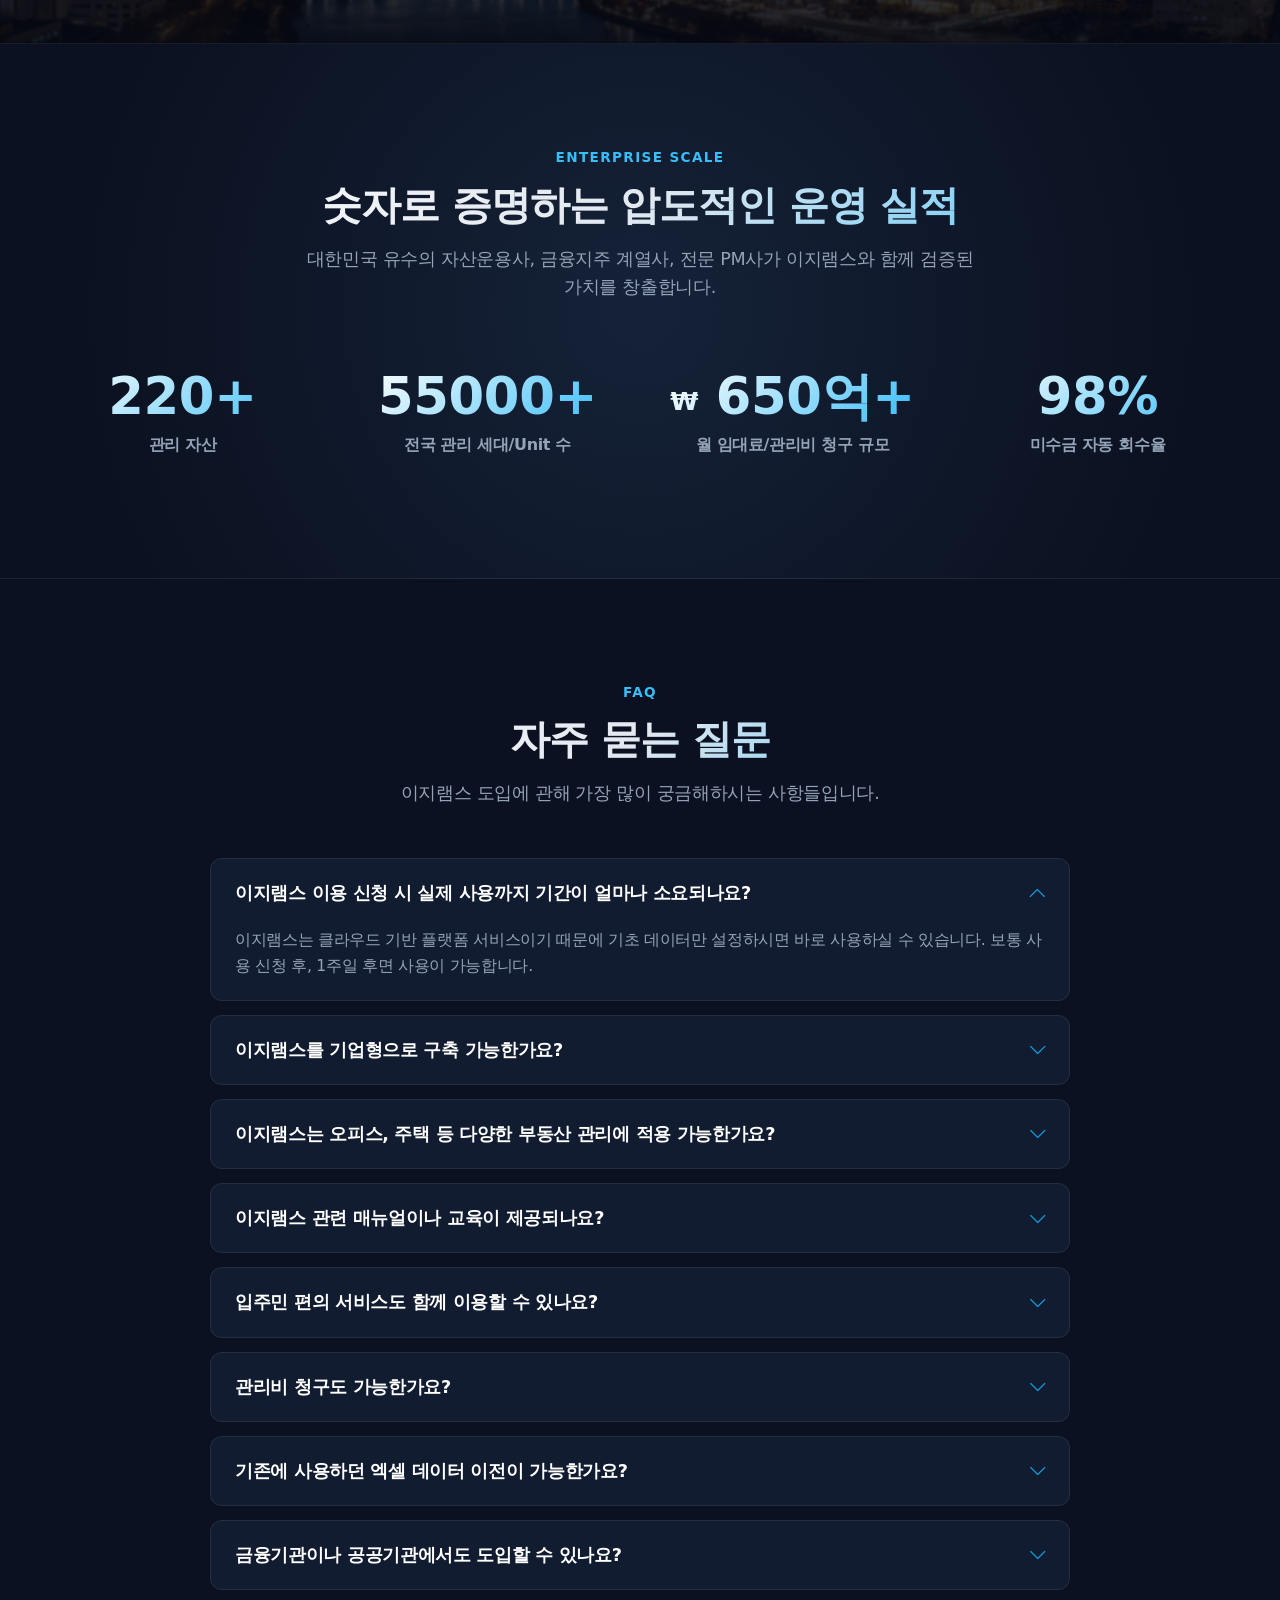
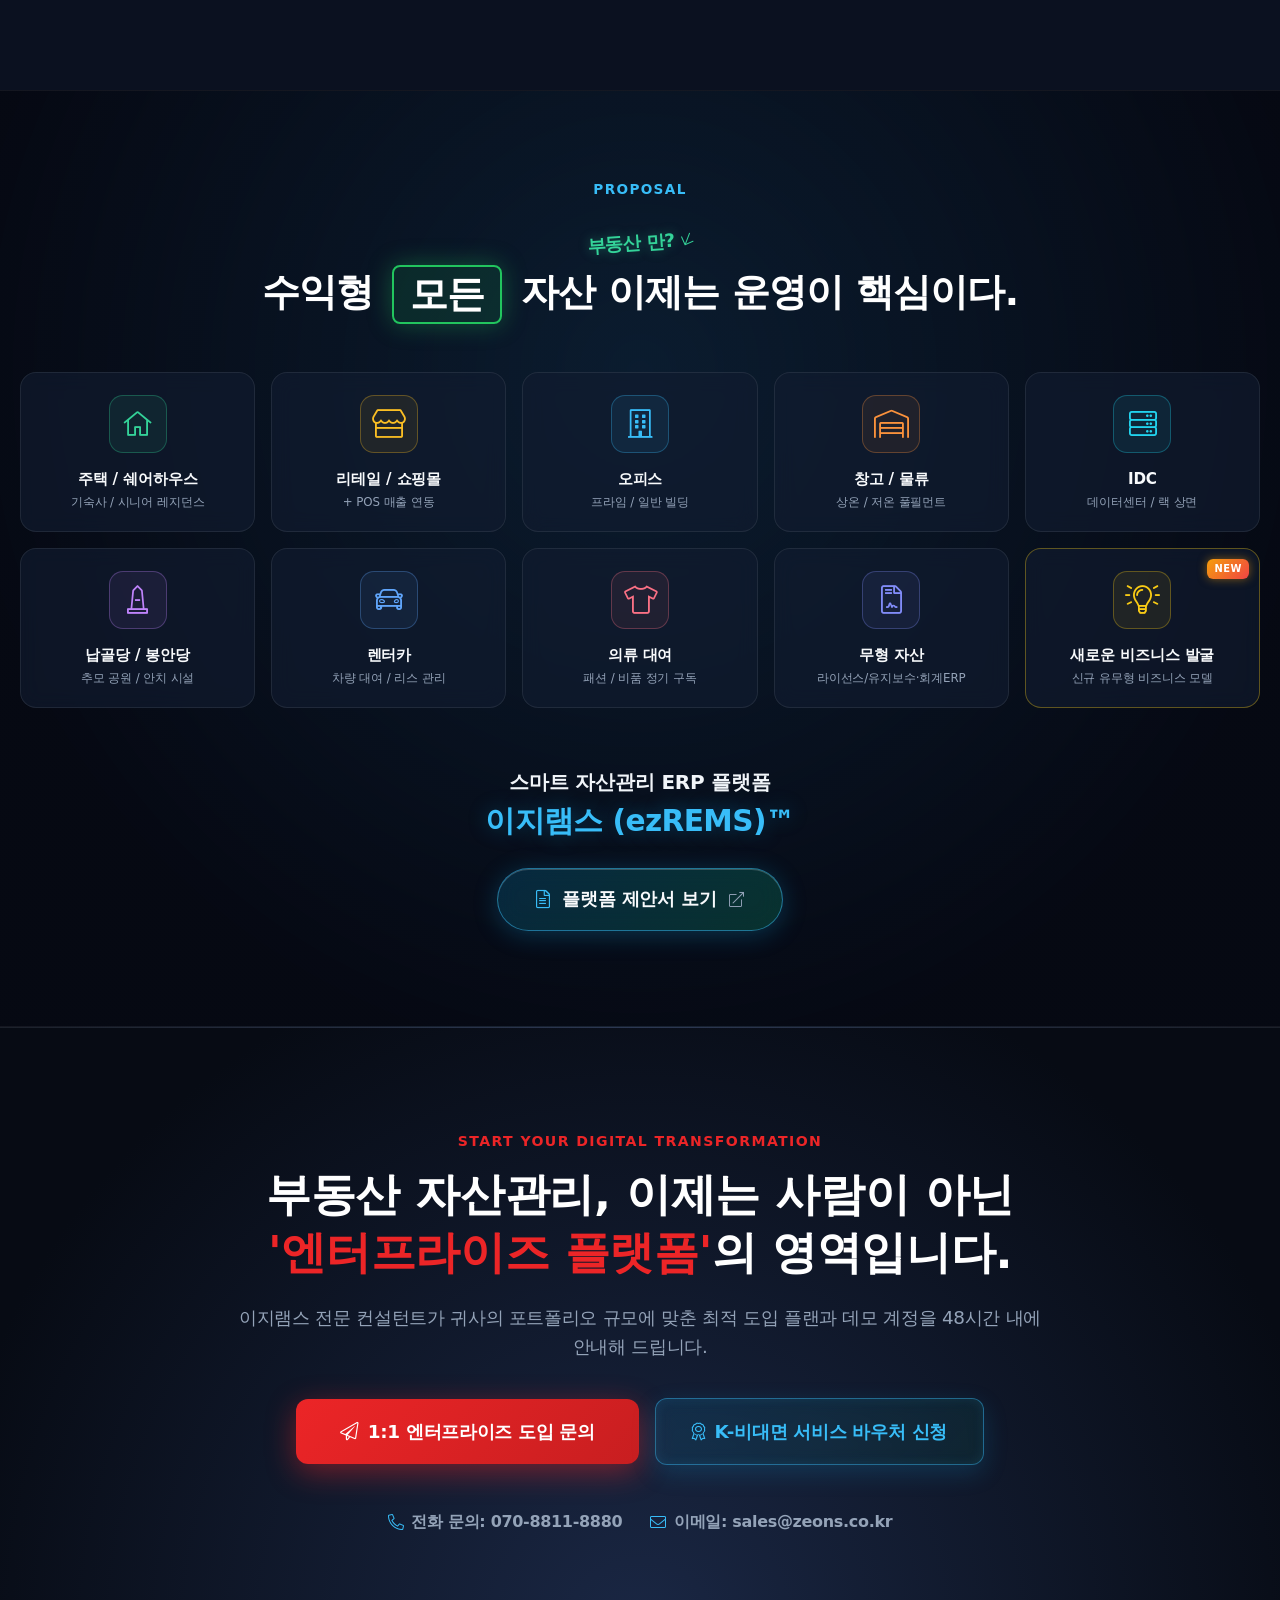
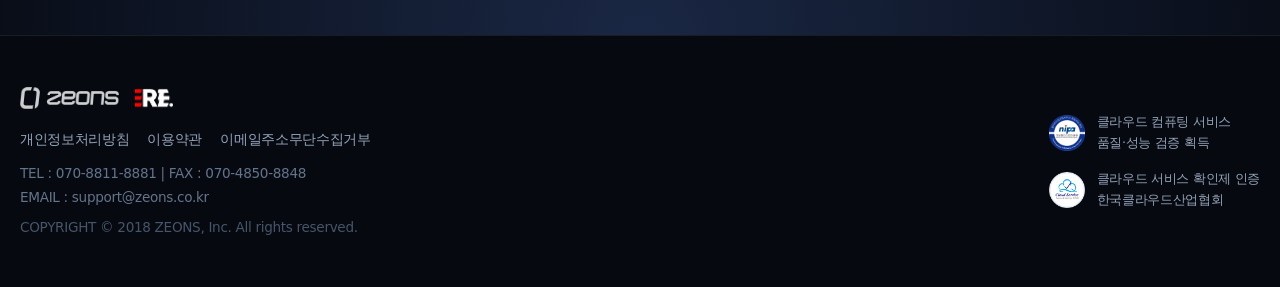
==== commit 2759bc82: "feat(seo): update og:image and twitter:image to official brand card" ====
--- a/index.html
+++ b/index.html
@@ -32,10 +32,12 @@
     <meta property="og:url" content="https://www.ezrems.com/" />
     <meta property="og:title" content="이지램스 (ezREMS) - 엔터프라이즈 부동산 자산관리 플랫폼" />
     <meta property="og:description" content="수천억 대 부동산 자산, DX를 넘어 AX 기반으로 관리하십시오. 대한민국 220+ 대기업과 리츠사가 선택한 차세대 PMS" />
-    <meta property="og:image" content="https://www.ezrems.com/resources/images/common/sns_image2.png" />
-    <meta property="og:image:width" content="1200" />
-    <meta property="og:image:height" content="630" />
-    <meta property="og:image:alt" content="이지램스(ezREMS) 엔터프라이즈 부동산 자산관리 플랫폼" />
+    <meta property="og:image" content="https://www.ezrems.com/resources/images/common/og_image.jpg" />
+    <meta property="og:image:secure_url" content="https://www.ezrems.com/resources/images/common/og_image.jpg" />
+    <meta property="og:image:width" content="1024" />
+    <meta property="og:image:height" content="576" />
+    <meta property="og:image:type" content="image/jpeg" />
+    <meta property="og:image:alt" content="이지램스 (ezREMS) - 부동산의 모든 가치를 연결하는 부동산 자산관리 플랫폼" />
     <meta property="og:locale" content="ko_KR" />
 
     <!-- Twitter Cards (X / Slack / Notion 카드 미리보기) -->
@@ -43,7 +45,7 @@
     <meta name="twitter:url" content="https://www.ezrems.com/" />
     <meta name="twitter:title" content="이지램스 (ezREMS) - 엔터프라이즈 부동산 자산관리 플랫폼" />
     <meta name="twitter:description" content="수천억 대 부동산 자산, DX를 넘어 AX 기반으로 관리하십시오. 대한민국 220+ 대기업과 리츠사가 선택한 차세대 PMS" />
-    <meta name="twitter:image" content="https://www.ezrems.com/resources/images/common/sns_image2.png" />
+    <meta name="twitter:image" content="https://www.ezrems.com/resources/images/common/og_image.jpg" />
 
     <!-- Favicon & Touch Icons -->
     <link rel="icon" type="image/png" href="./resources/images/common/favicon-32x32.png" sizes="32x32" />
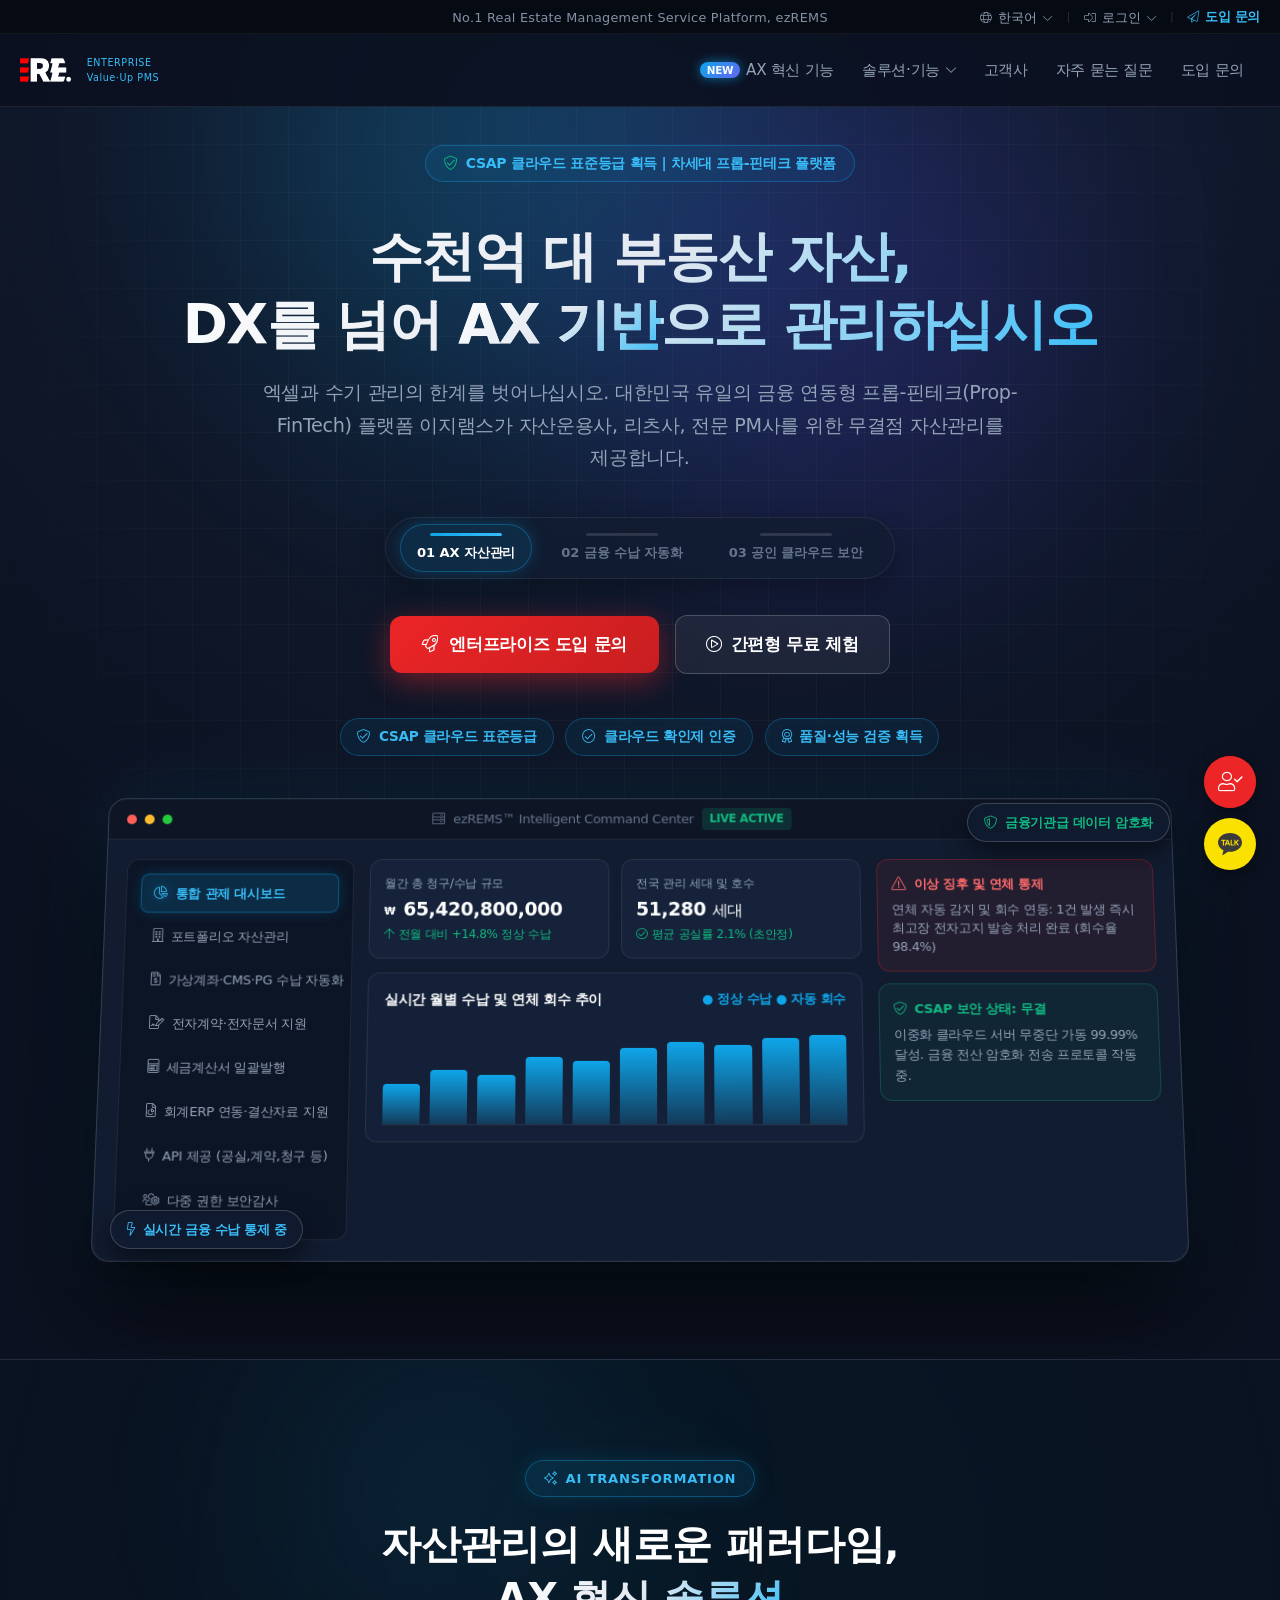
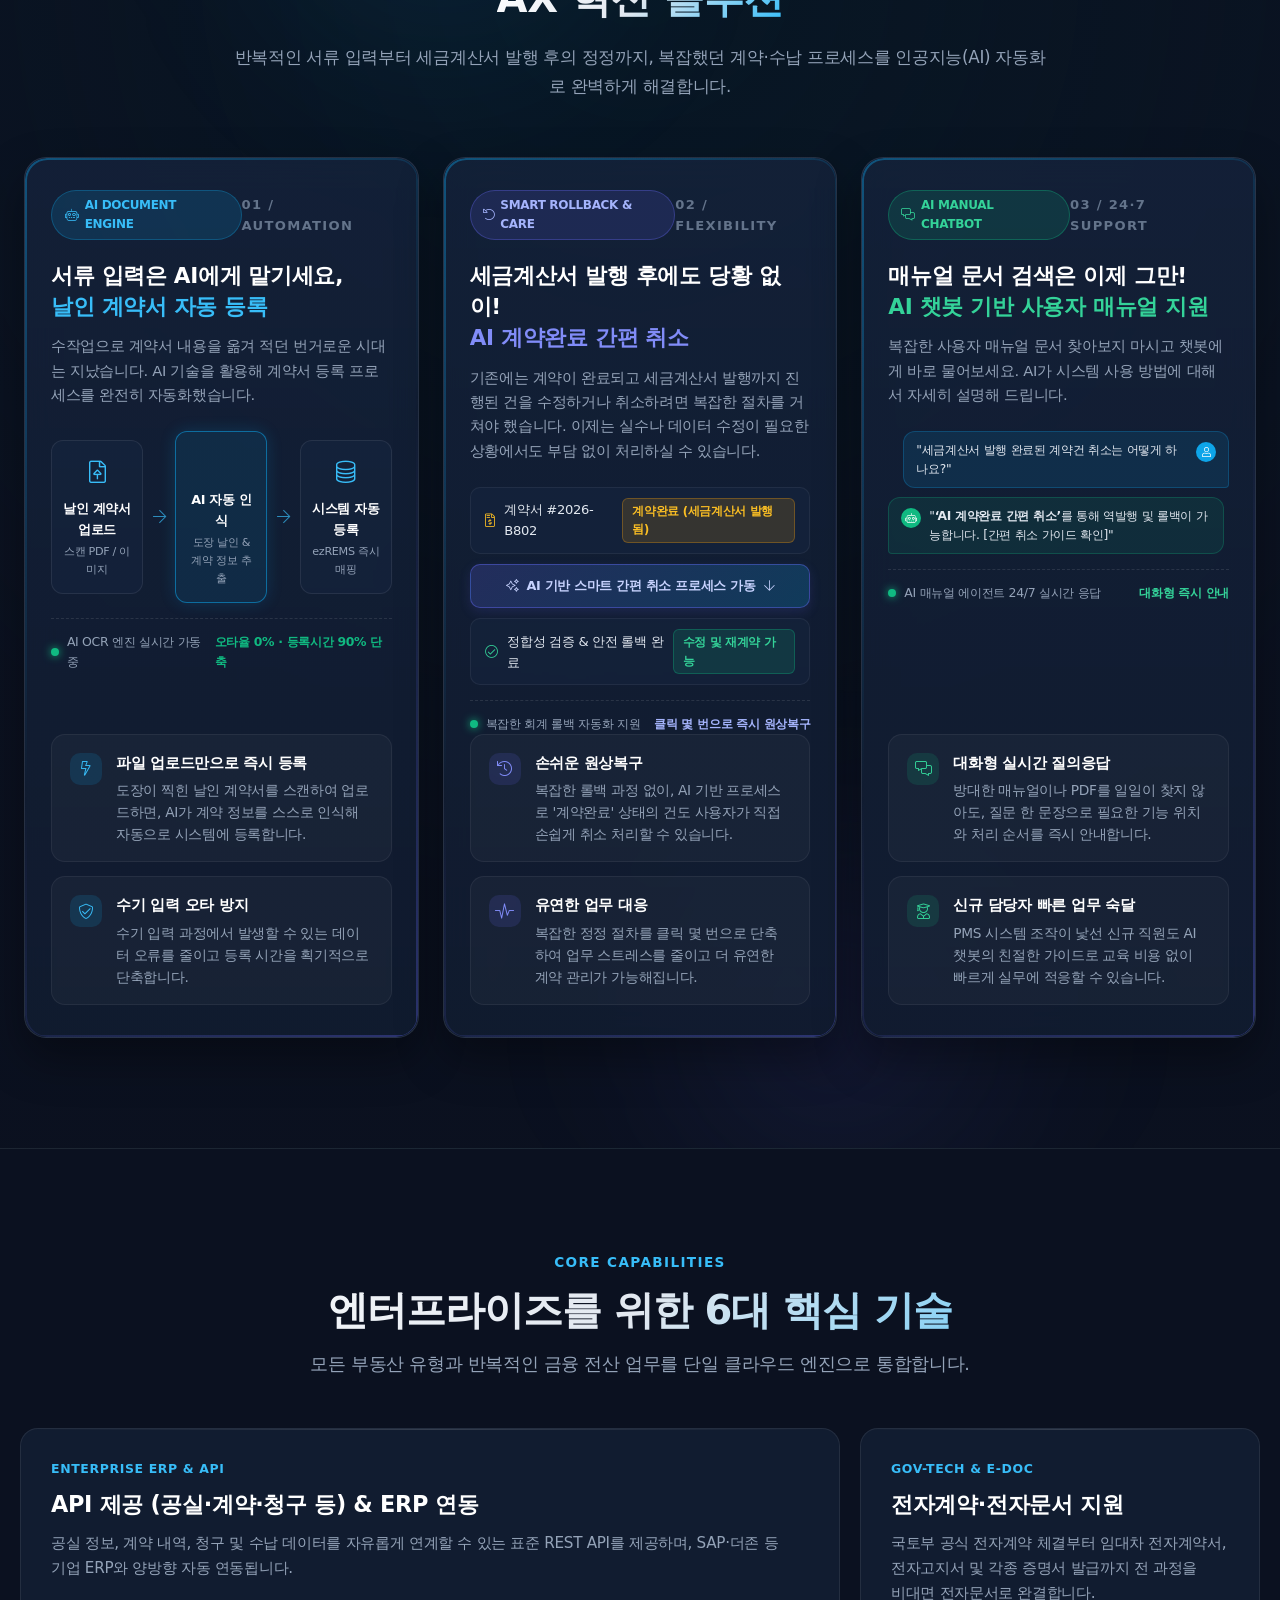
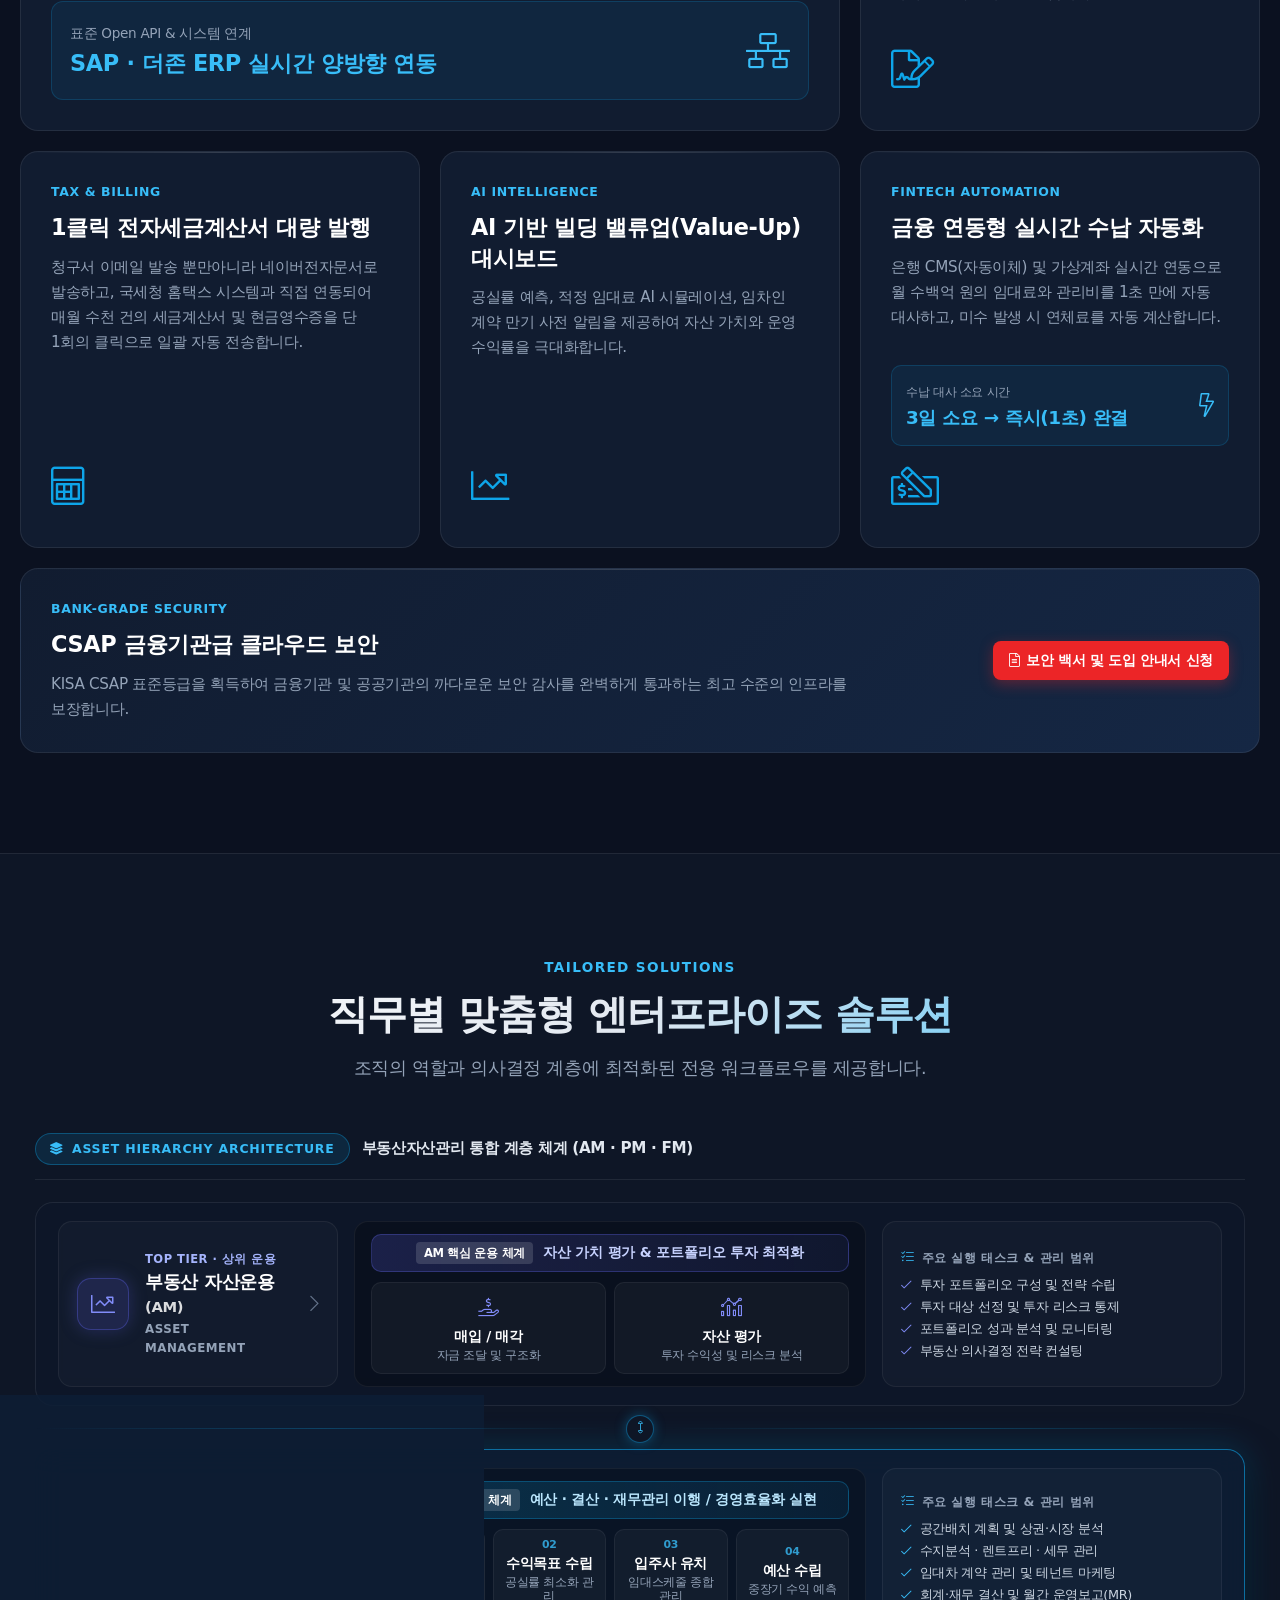
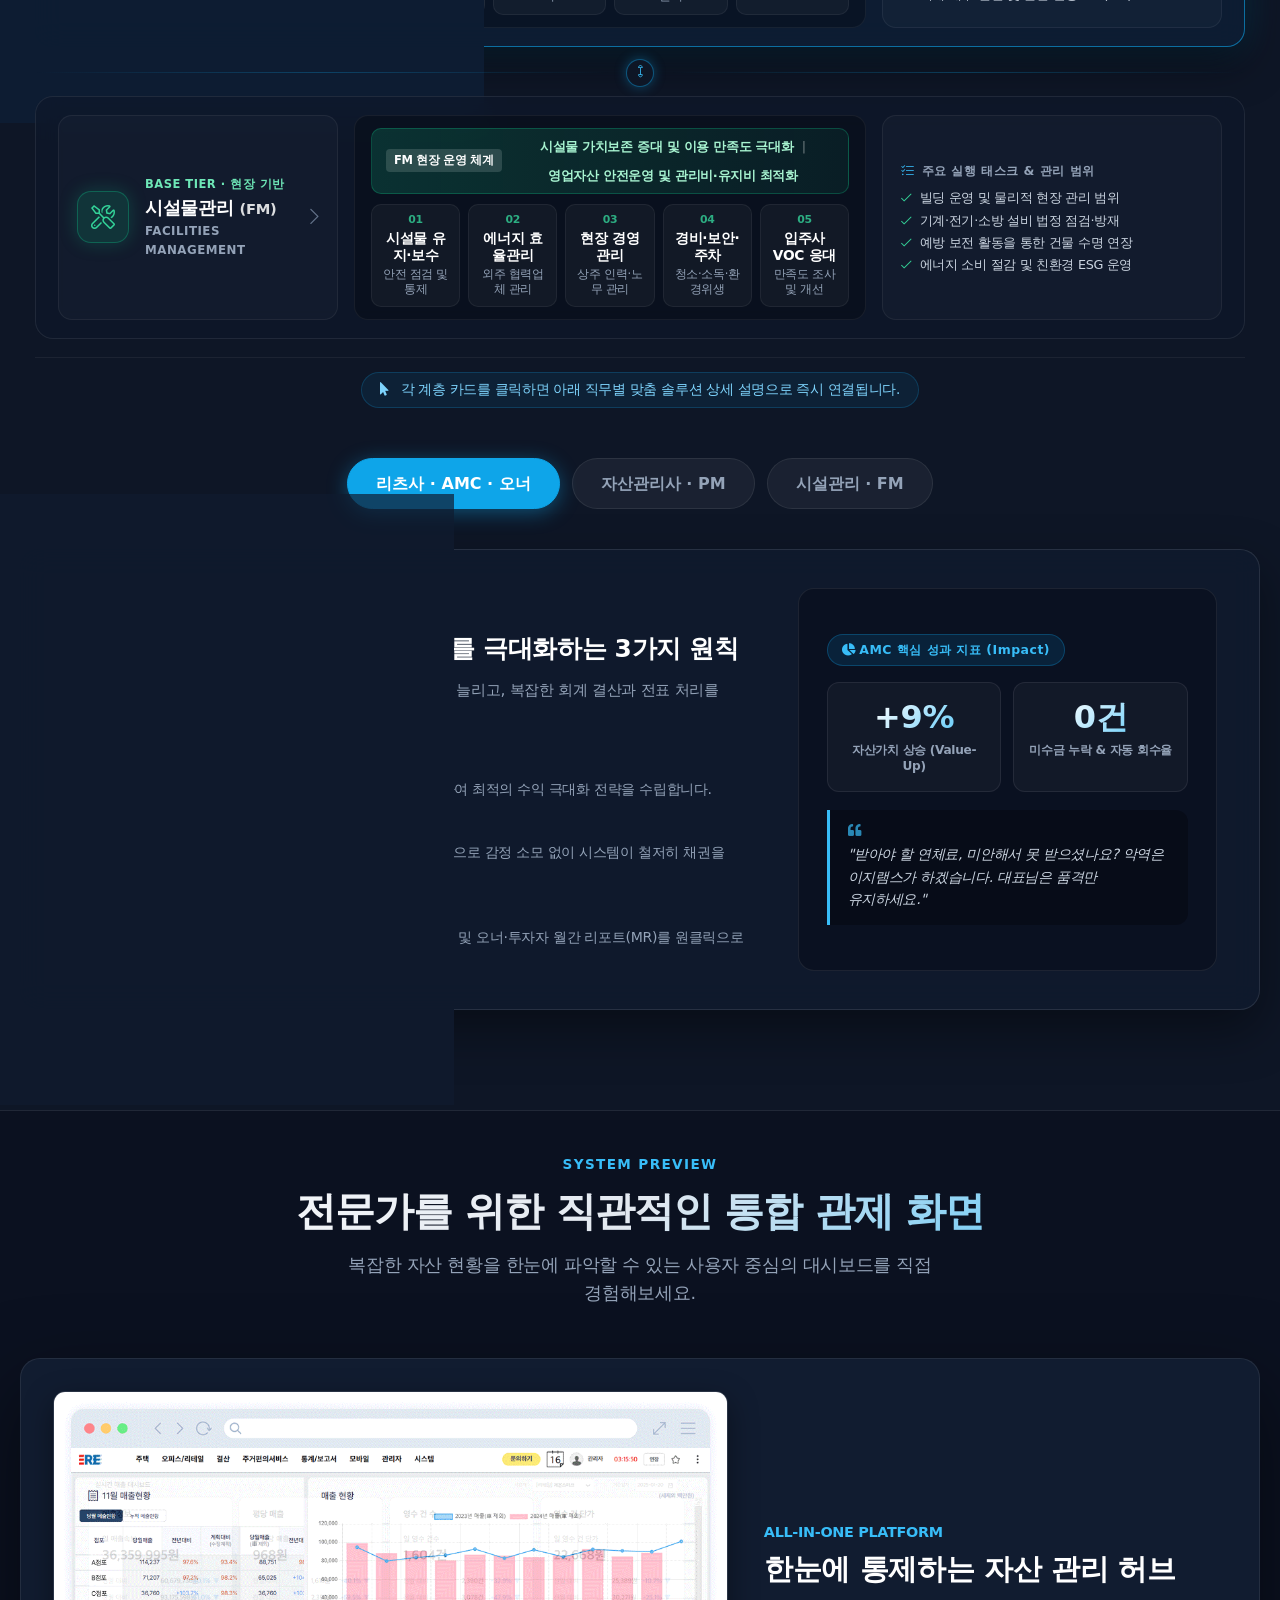
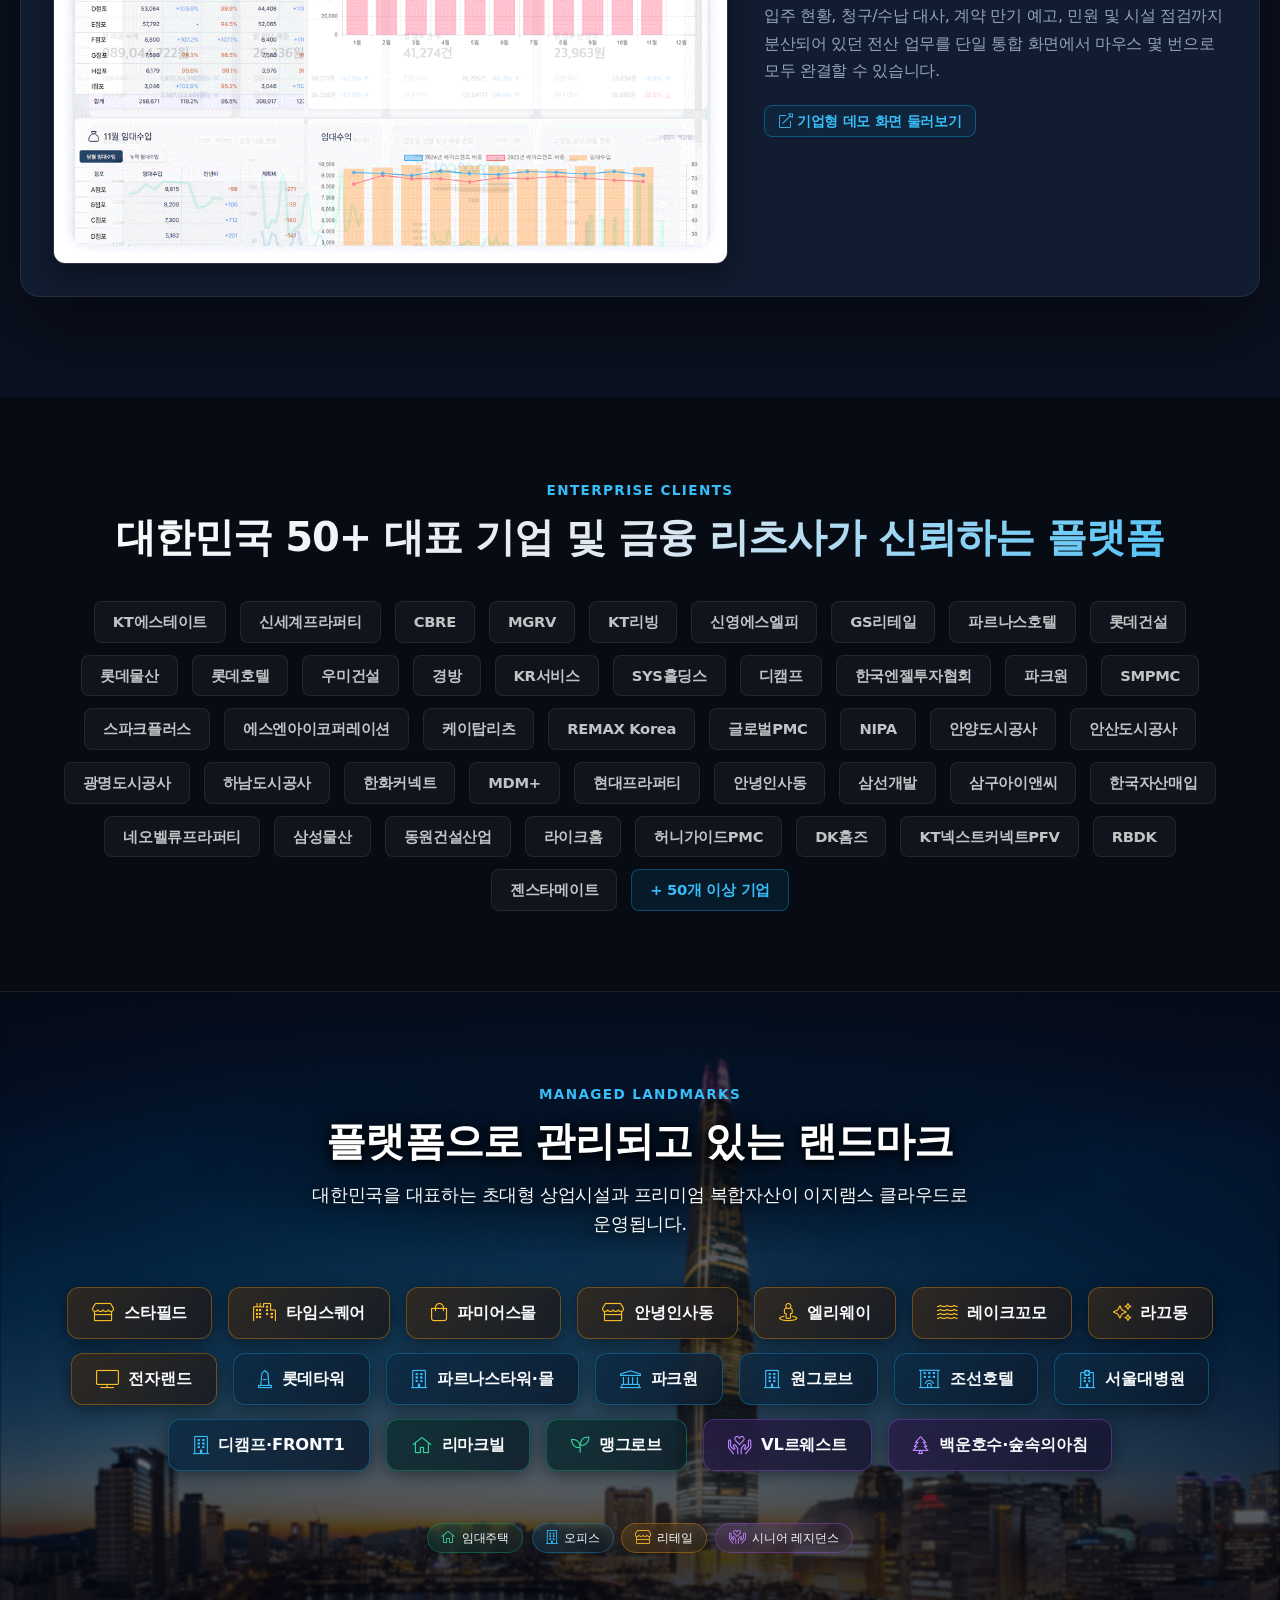
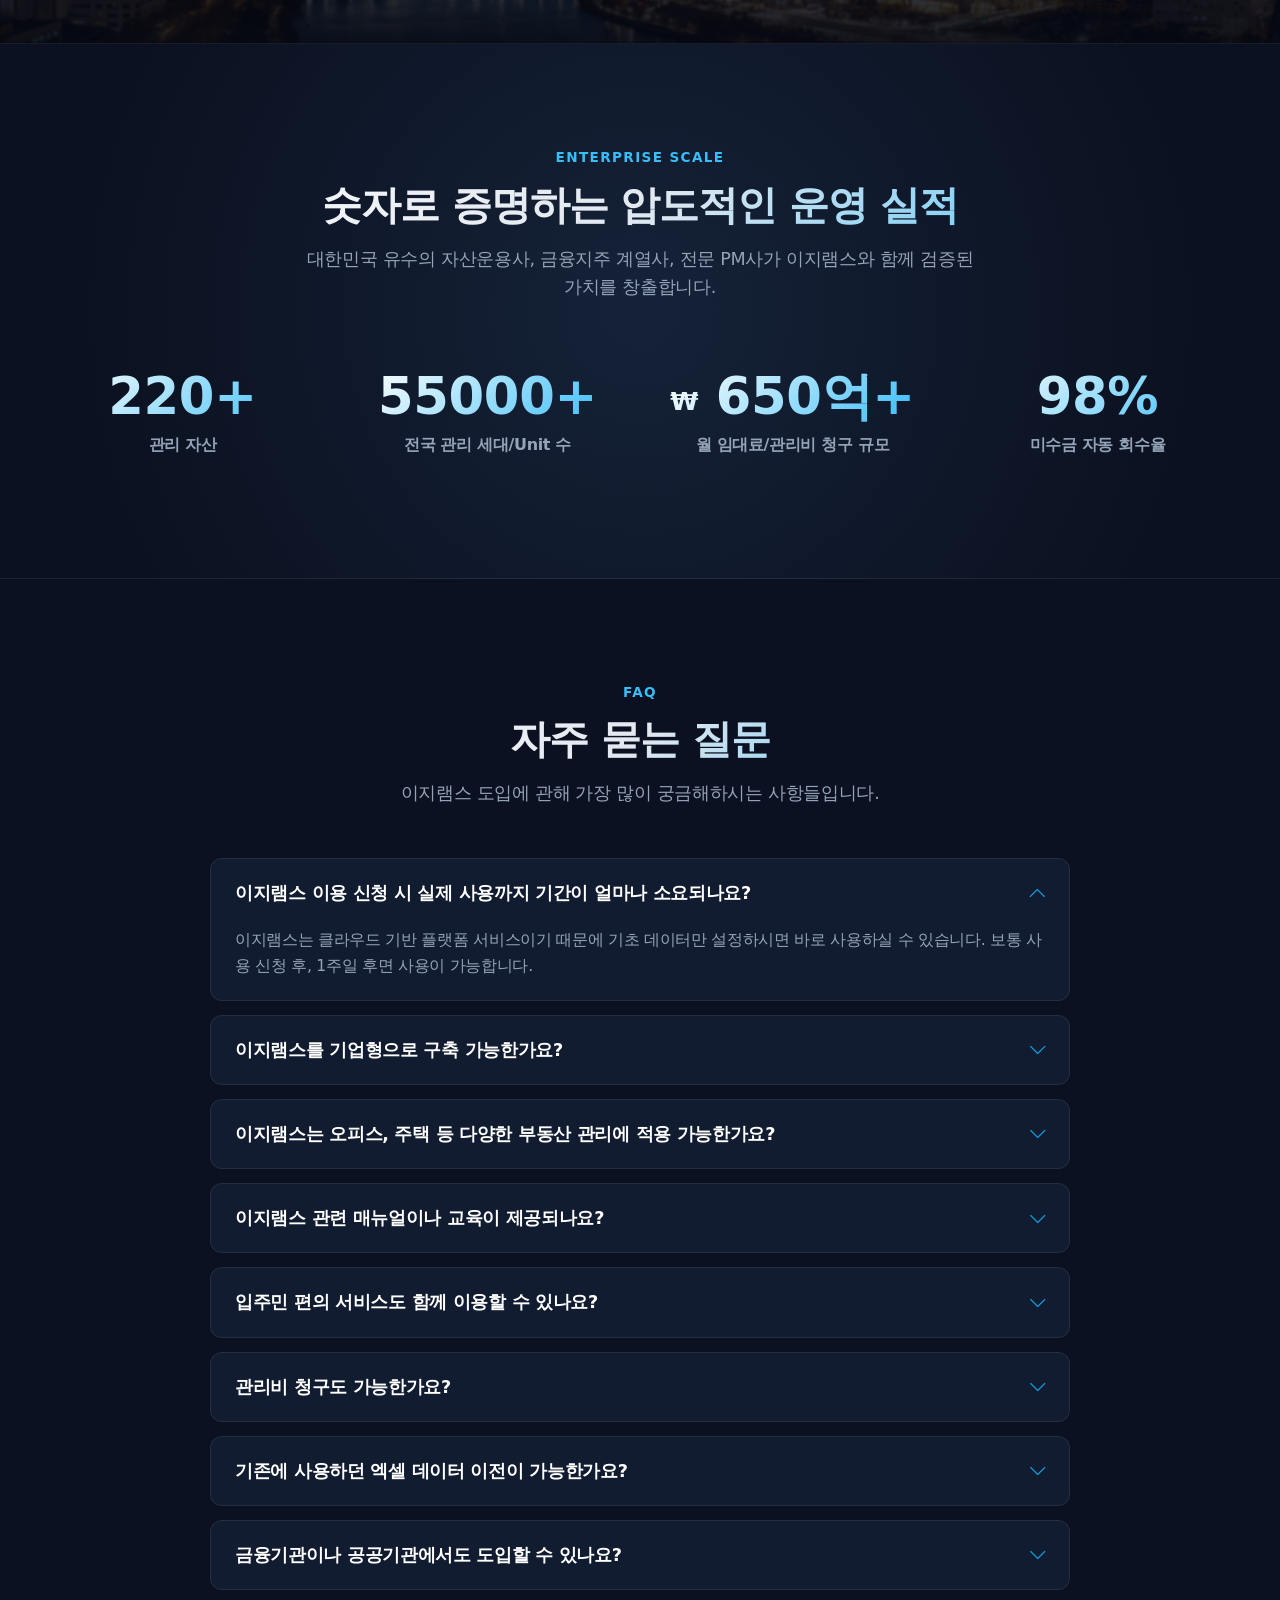
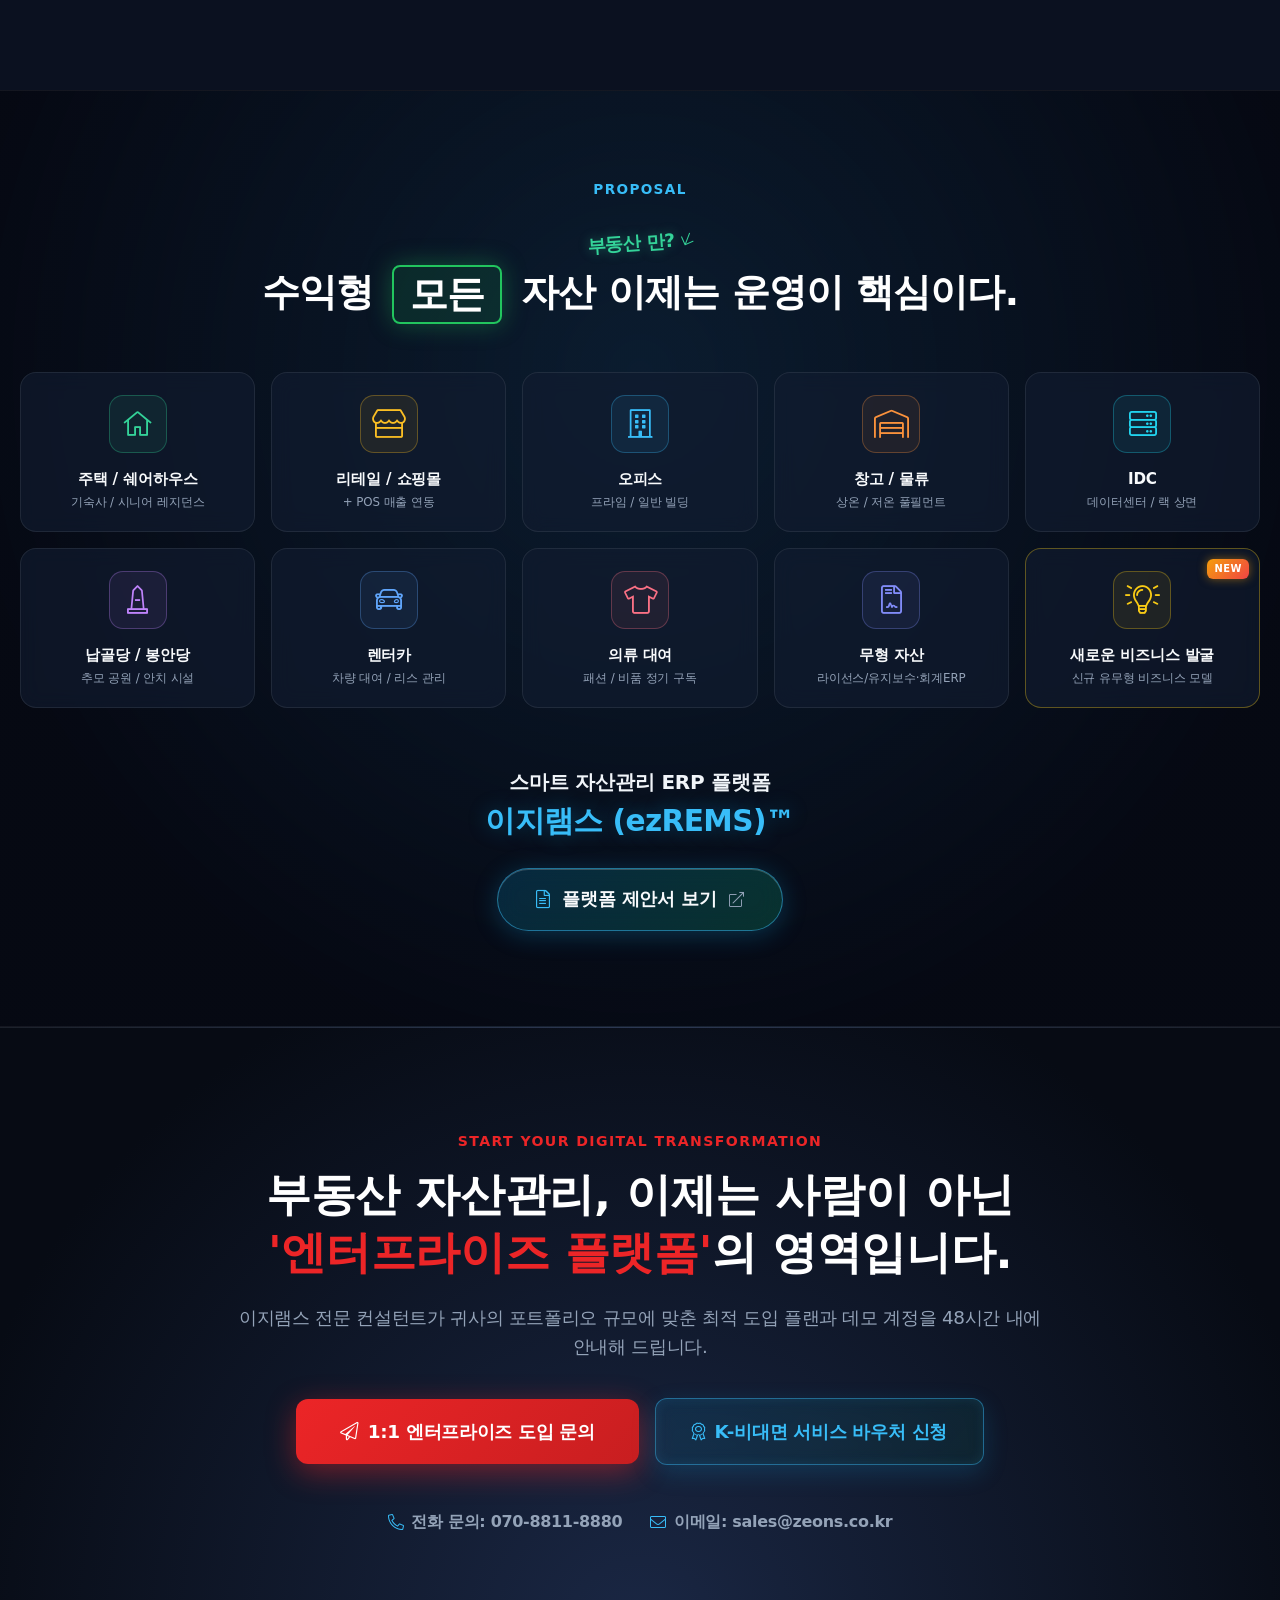
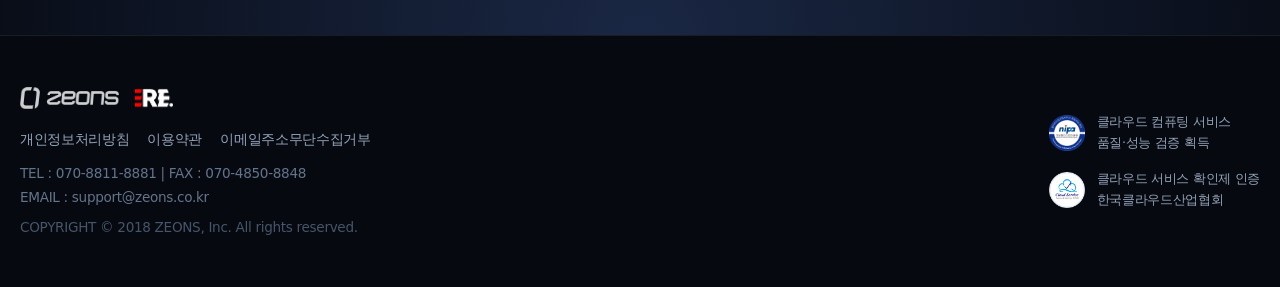
==== commit c3b4369a: "style(notice): reduce notice popup width by 50%, scale height proportionally, and fit image" ====
--- a/index.html
+++ b/index.html
@@ -254,7 +254,7 @@
     </script>
 
     <style>
-        /* Notice Modal */
+        /* Notice Modal (이지램스 공지사항 팝업 - 50% 축소 및 반응형) */
         .modal {
             display: none;
             position: fixed;
@@ -264,13 +264,42 @@
             width: 100%;
             height: 100%;
             background: none;
+            pointer-events: none;
         }
 
-        .modal-dialog {
-            position: absolute;
+        #myModal4.modal {
+            display: none;
+            position: fixed;
+            z-index: 9999;
+            left: 0;
+            top: 0;
+            width: 100%;
+            height: 100%;
+            background: none;
+            pointer-events: none;
+        }
+
+        #myModal4 .modal-dialog {
+            position: fixed;
             top: 50px;
-            right: 50px;
-            margin: 0;
+            right: 40px;
+            left: auto;
+            width: 360px !important;
+            max-width: calc(100vw - 32px) !important;
+            margin: 0 !important;
+            pointer-events: auto;
+        }
+
+        @media (max-width: 767px) {
+            #myModal4 .modal-dialog {
+                top: 50px;
+                left: 16px !important;
+                right: 16px !important;
+                width: auto !important;
+                max-width: 360px !important;
+                margin: 0 auto !important;
+                transform: none !important;
+            }
         }
 
         html {
@@ -282,29 +311,27 @@
 <body class="enterprise-body">
 
     <!-- 공지사항 팝업 모달 -->
-    <div class="container" style="position: absolute;">
-        <div class="modal" id="myModal4" style="right: 100%; background: none; display: none;">
-            <div class="modal-dialog modal-lg">
-                <div class="modal-content"
-                    style="background:#111C30; border:1px solid rgba(255,255,255,0.2); border-radius:16px;">
-                    <div class="modal-header" style="border-bottom:1px solid rgba(255,255,255,0.1); padding:14px 20px;">
-                        <h5 class="modal-title" style="color:#fff; font-size:1rem; font-weight:700;"
-                            data-i18n="modal_notice_title">이지램스 공지사항</h5>
-                        <button type="button" id="myModal4_close" class="btn-close btn-close-white"
-                            data-bs-dismiss="modal"></button>
-                    </div>
-                    <div class="modal-body" style="padding:20px; text-align:center;">
-                        <a href="https://docs.google.com/forms/d/e/1FAIpQLSdjOJcptUph-aCZrBVNrv5hMsnJV3FsCnHiy_KGisNgObt0pQ/viewform?pli=1"
-                            target="_blank">
-                            <img src="./resources/images/notice_popup.png" alt="공지사항"
-                                style="max-width:100%; height:auto; border-radius:10px;">
-                        </a>
-                    </div>
-                    <div class="modal-footer" style="border-top:1px solid rgba(255,255,255,0.1); padding:10px 20px;">
-                        <button type="button" id="myModal4_close_1day" class="btn btn-sm btn-link"
-                            style="color:#94A3B8; text-decoration:none; font-size:12px;"
-                            data-i18n="modal_notice_today">오늘 하루 열지 않기</button>
-                    </div>
+    <div class="modal" id="myModal4" tabindex="-1" aria-hidden="true" style="background: none; display: none;">
+        <div class="modal-dialog">
+            <div class="modal-content"
+                style="background:#111C30; border:1px solid rgba(255,255,255,0.2); border-radius:14px; box-shadow:0 16px 40px rgba(0,0,0,0.5); overflow:hidden; max-height:calc(100vh - 70px);">
+                <div class="modal-header" style="border-bottom:1px solid rgba(255,255,255,0.1); padding:10px 16px;">
+                    <h5 class="modal-title" style="color:#fff; font-size:0.9rem; font-weight:700;"
+                        data-i18n="modal_notice_title">이지램스 공지사항</h5>
+                    <button type="button" id="myModal4_close" class="btn-close btn-close-white" style="transform: scale(0.8);"
+                        data-bs-dismiss="modal"></button>
+                </div>
+                <div class="modal-body" style="padding:10px; text-align:center; overflow-y:auto;">
+                    <a href="https://docs.google.com/forms/d/e/1FAIpQLSdjOJcptUph-aCZrBVNrv5hMsnJV3FsCnHiy_KGisNgObt0pQ/viewform?pli=1"
+                        target="_blank" style="display:block;">
+                        <img src="./resources/images/notice_popup.png" alt="공지사항"
+                            style="width:100%; height:auto; display:block; border-radius:8px;">
+                    </a>
+                </div>
+                <div class="modal-footer" style="border-top:1px solid rgba(255,255,255,0.1); padding:8px 16px;">
+                    <button type="button" id="myModal4_close_1day" class="btn btn-sm btn-link"
+                        style="color:#94A3B8; text-decoration:none; font-size:12px;"
+                        data-i18n="modal_notice_today">오늘 하루 열지 않기</button>
                 </div>
             </div>
         </div>
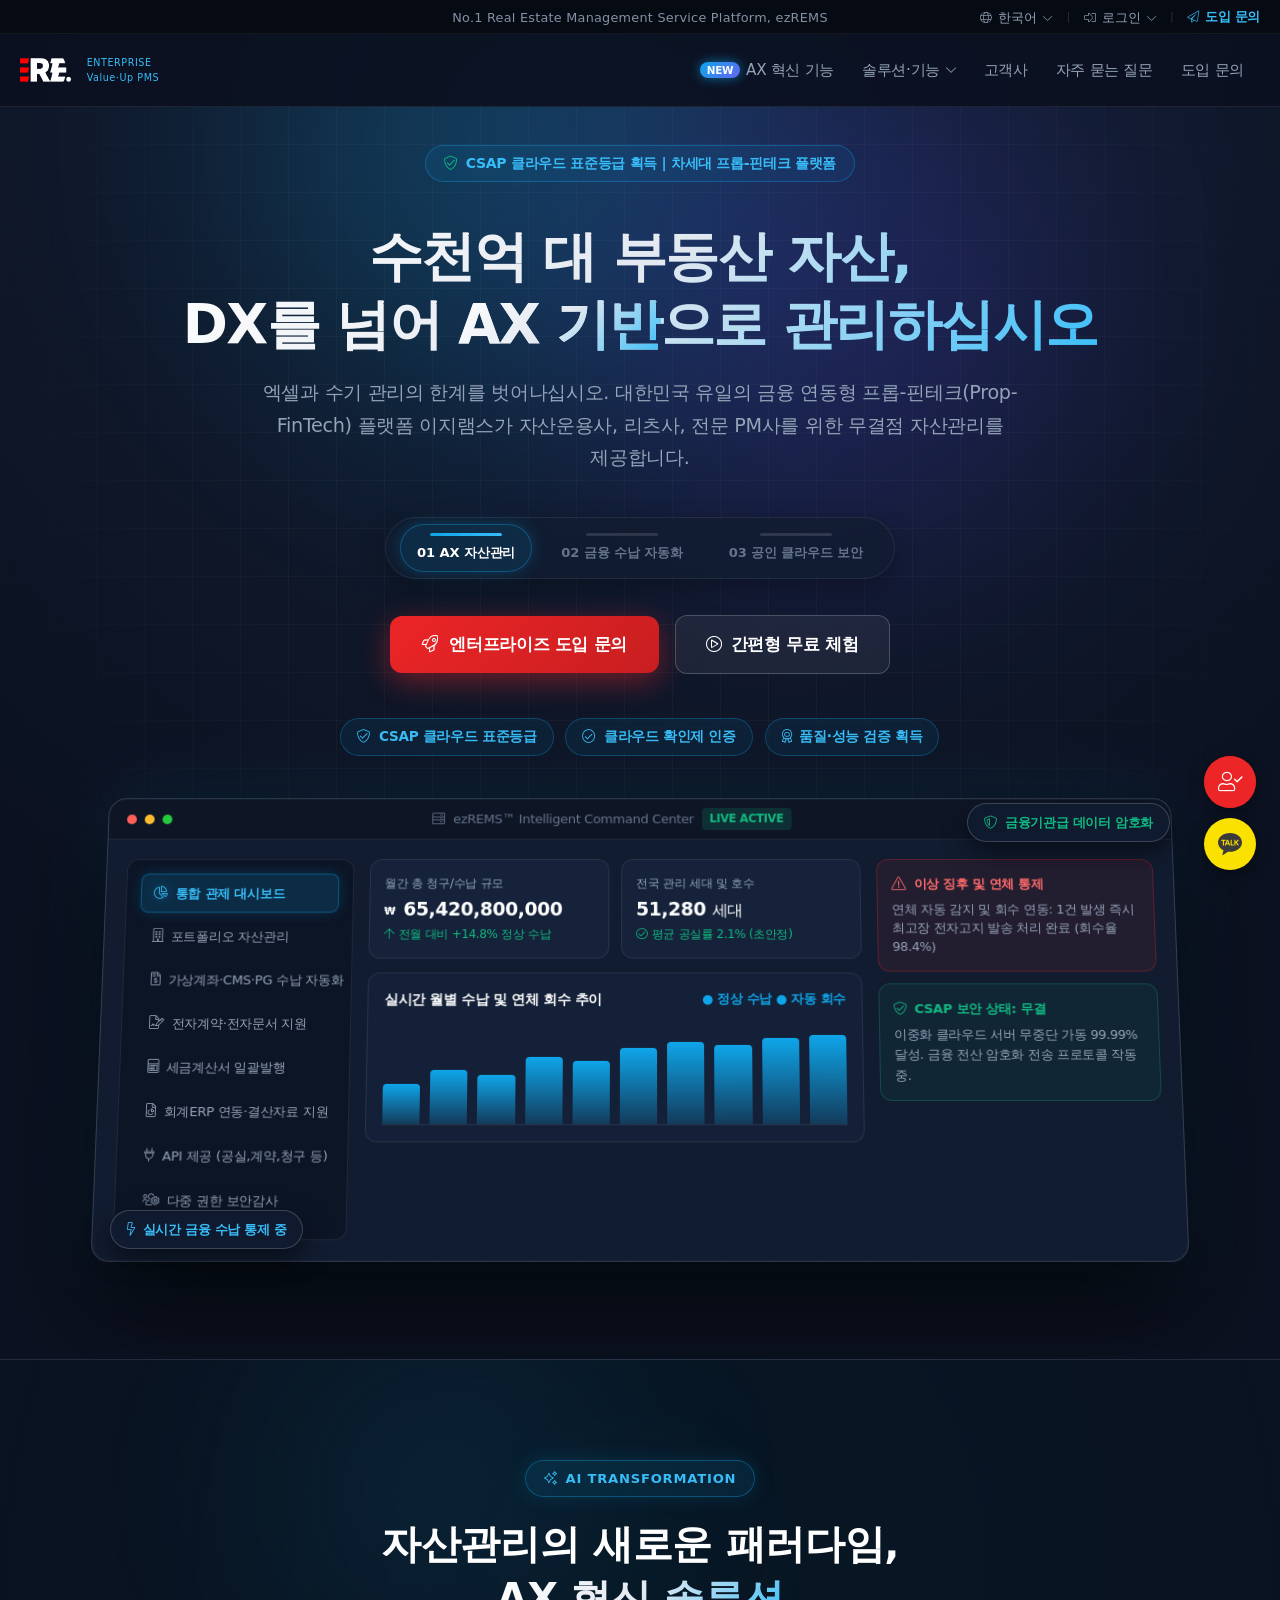
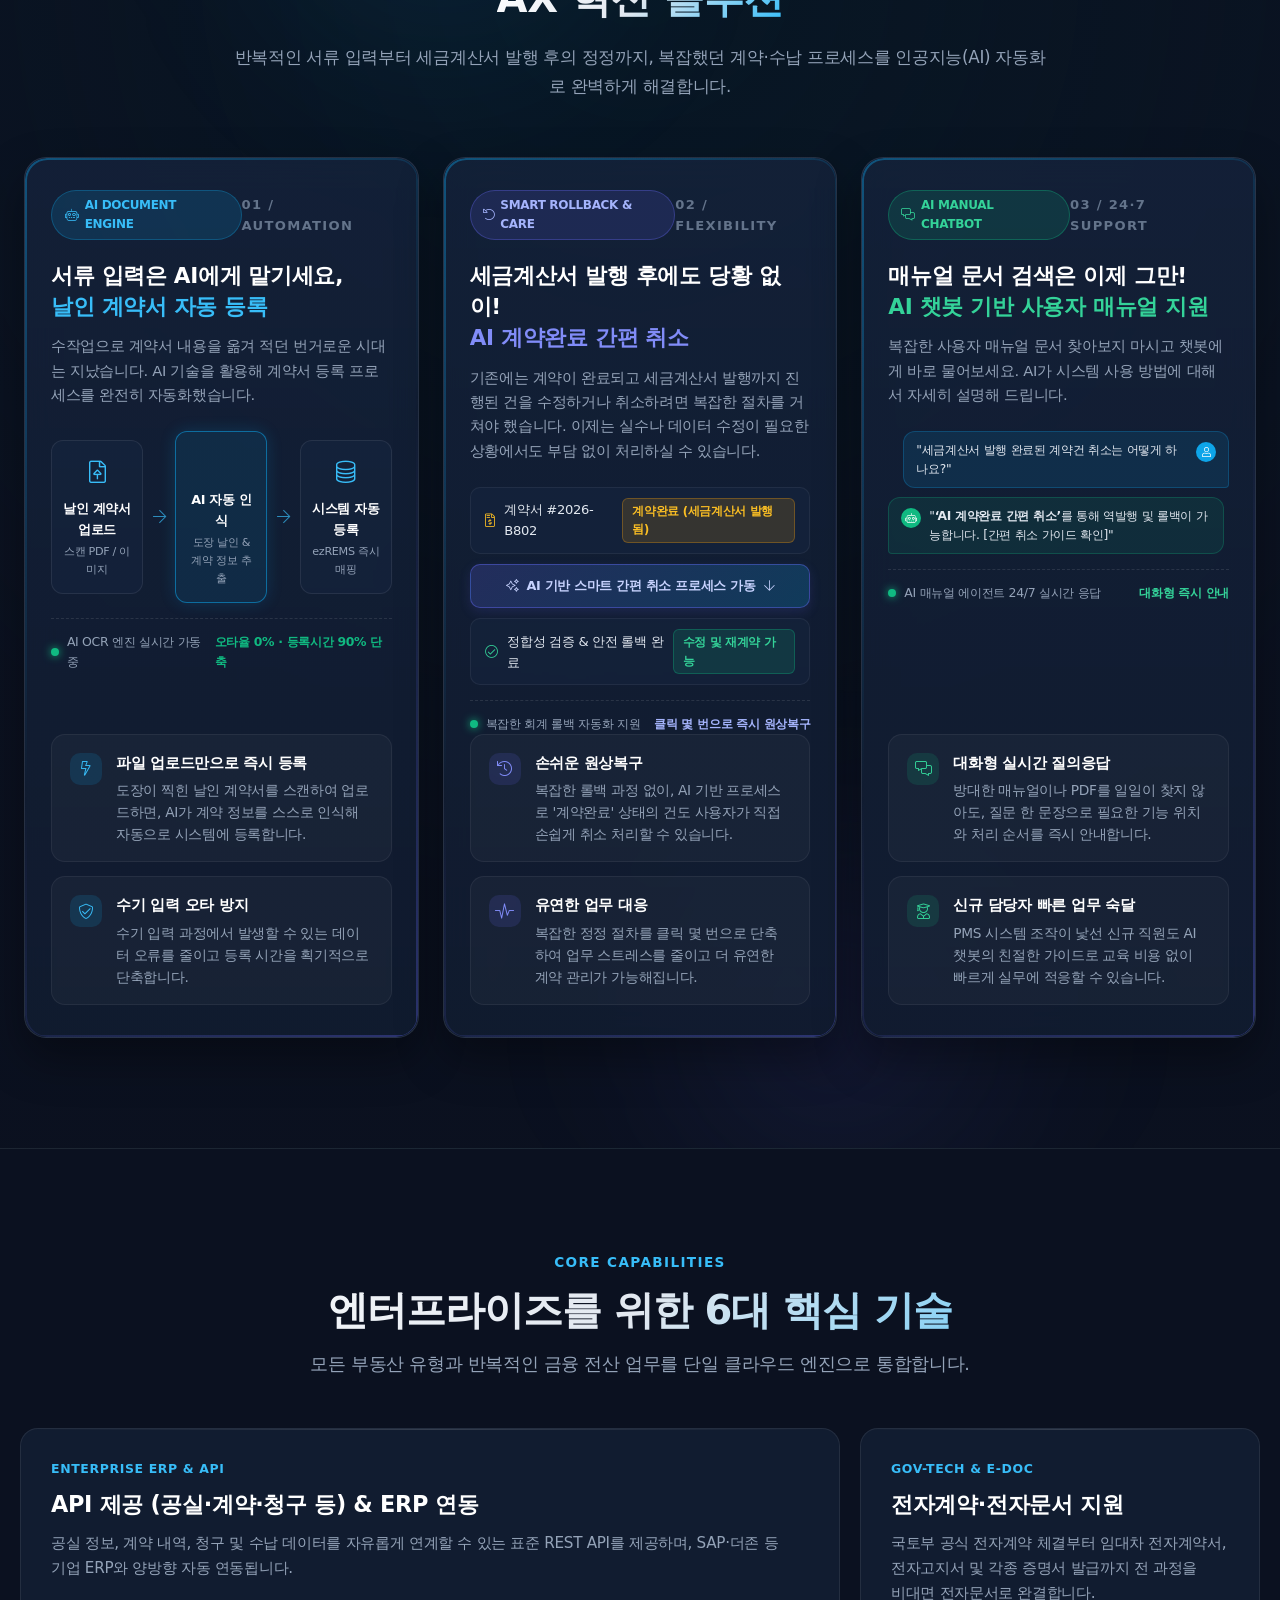
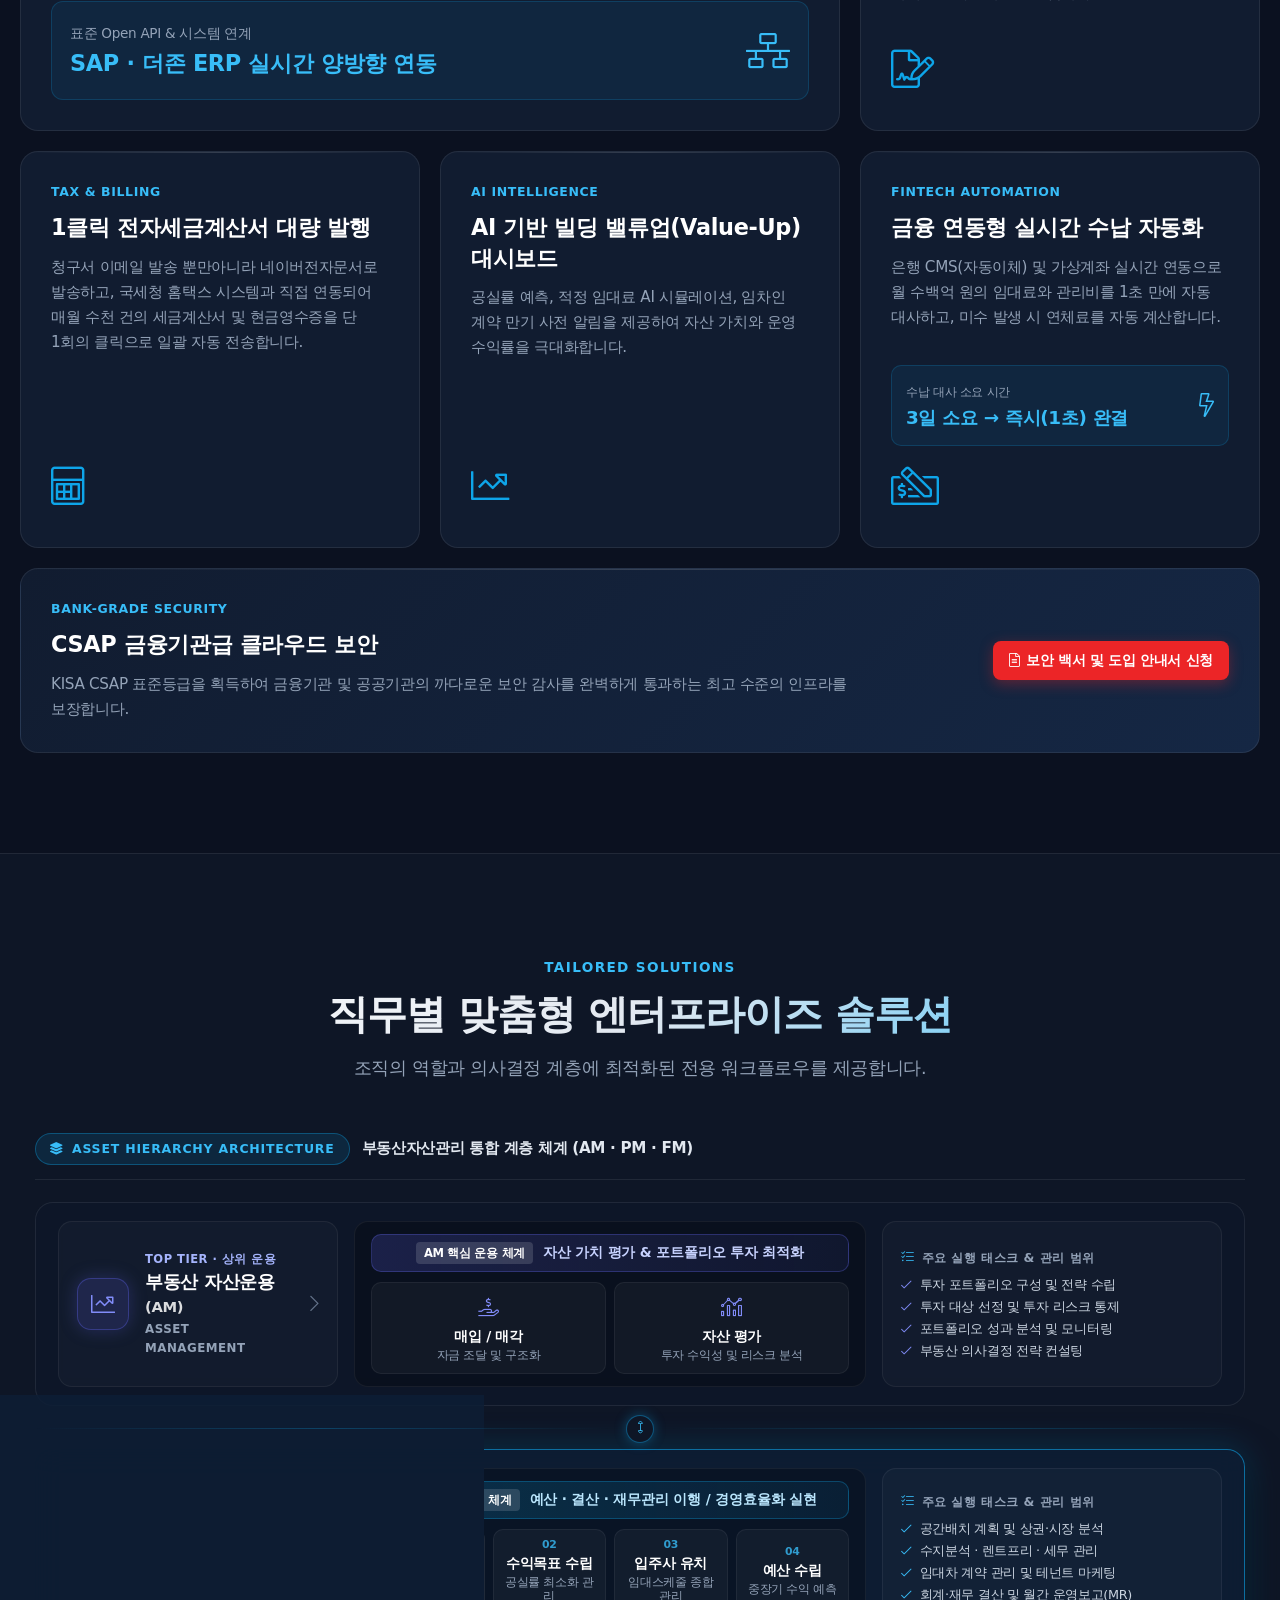
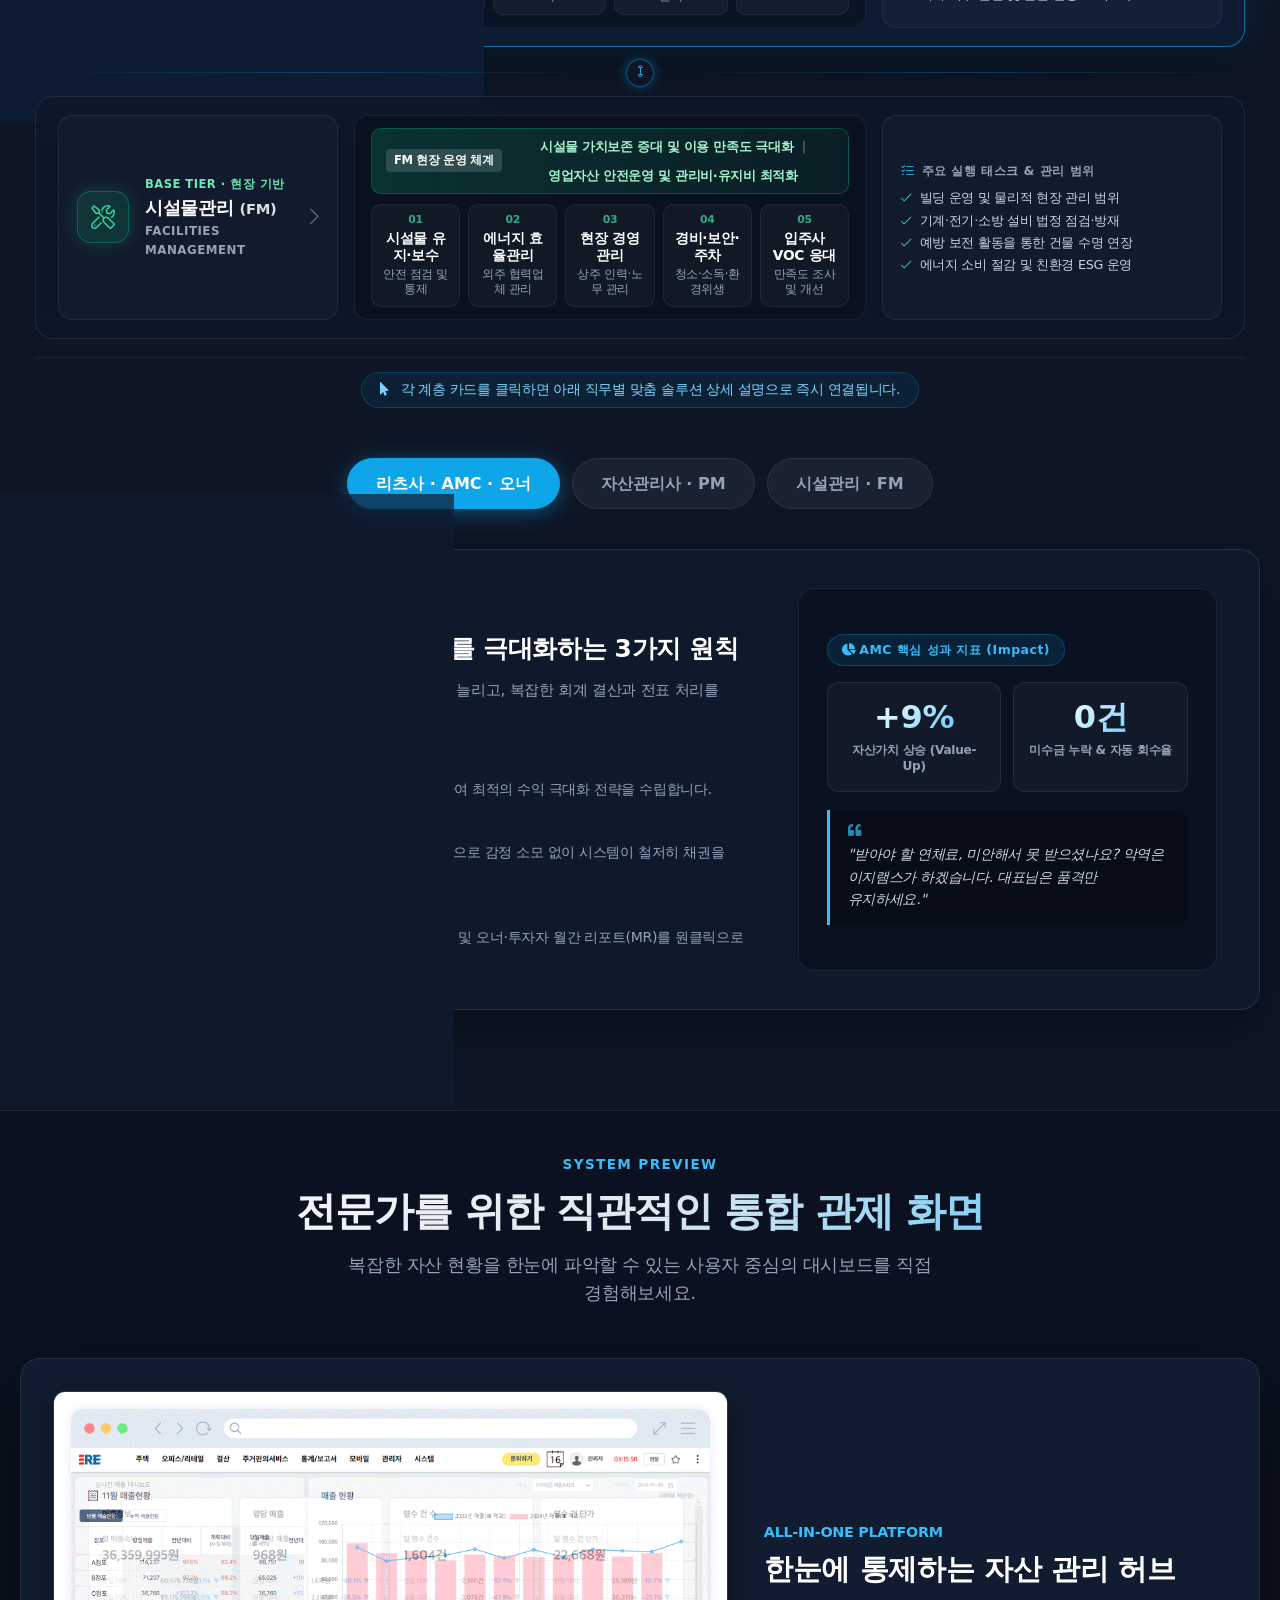
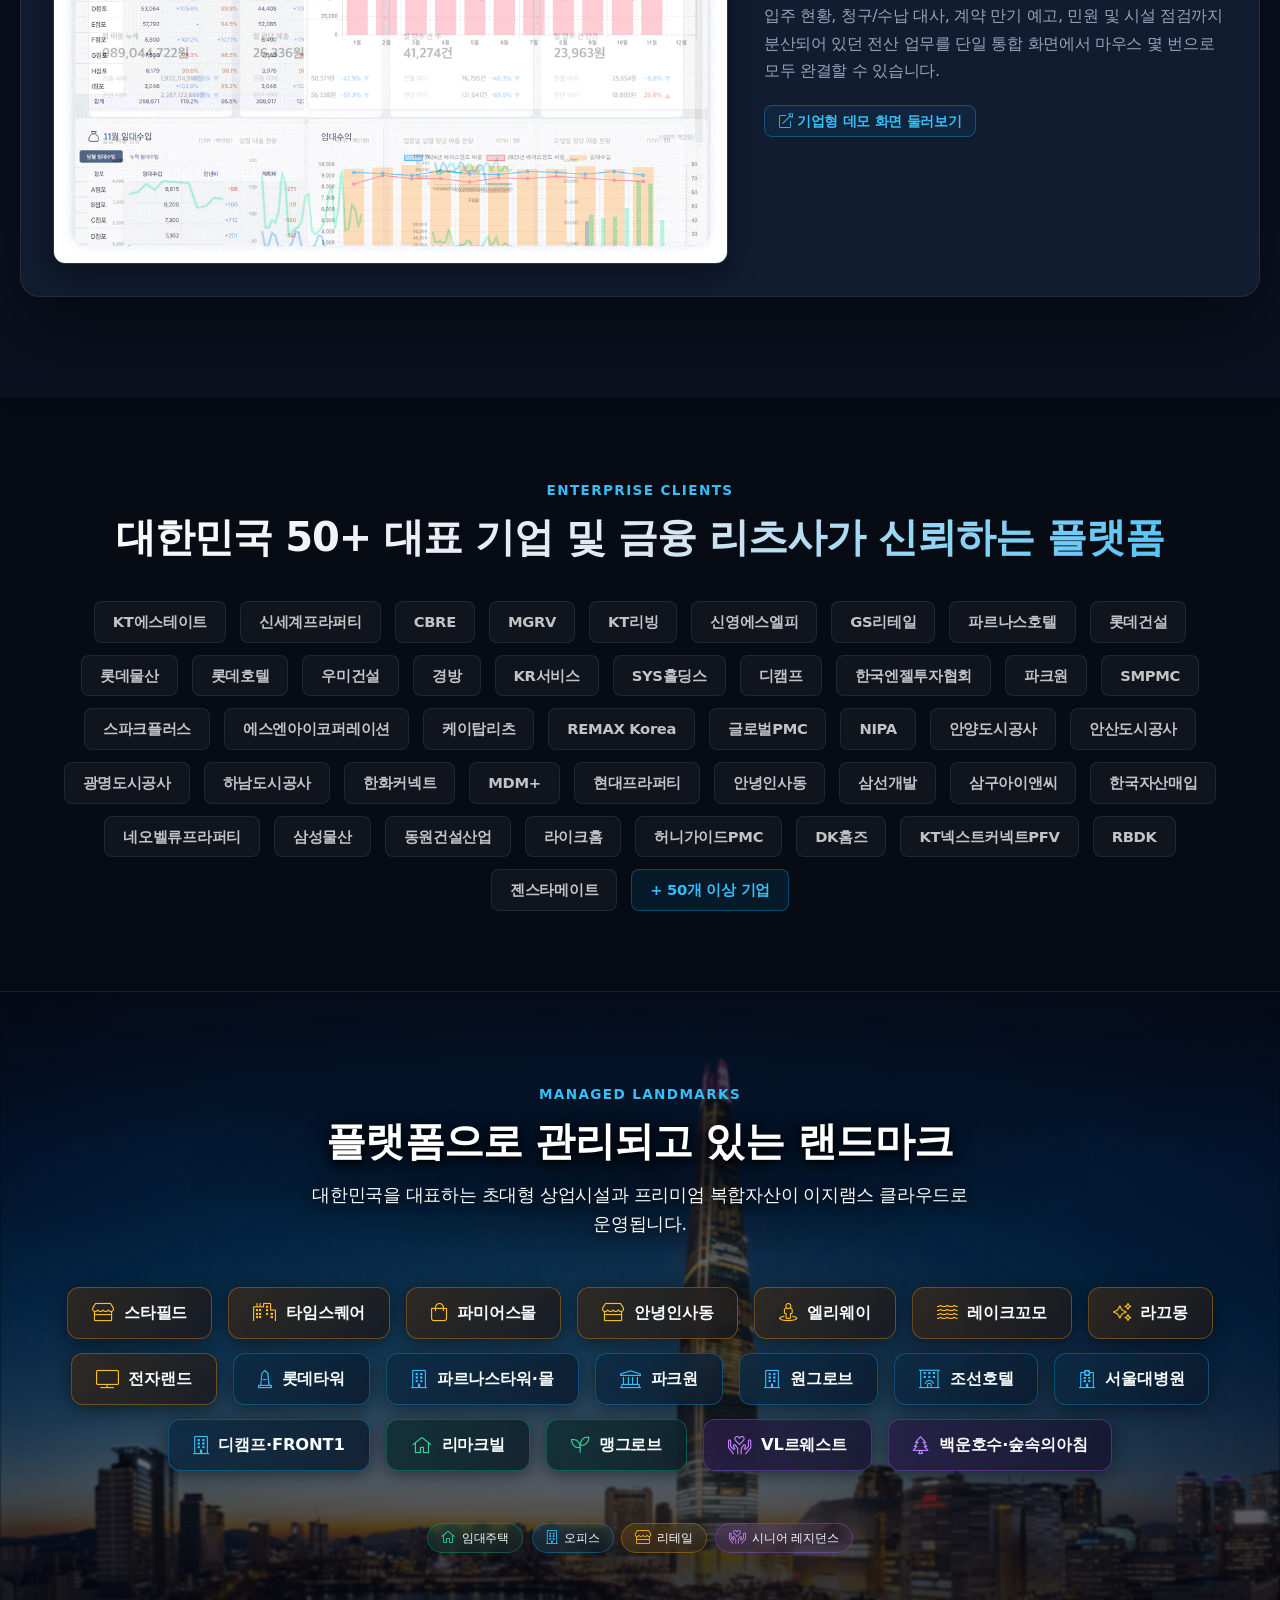
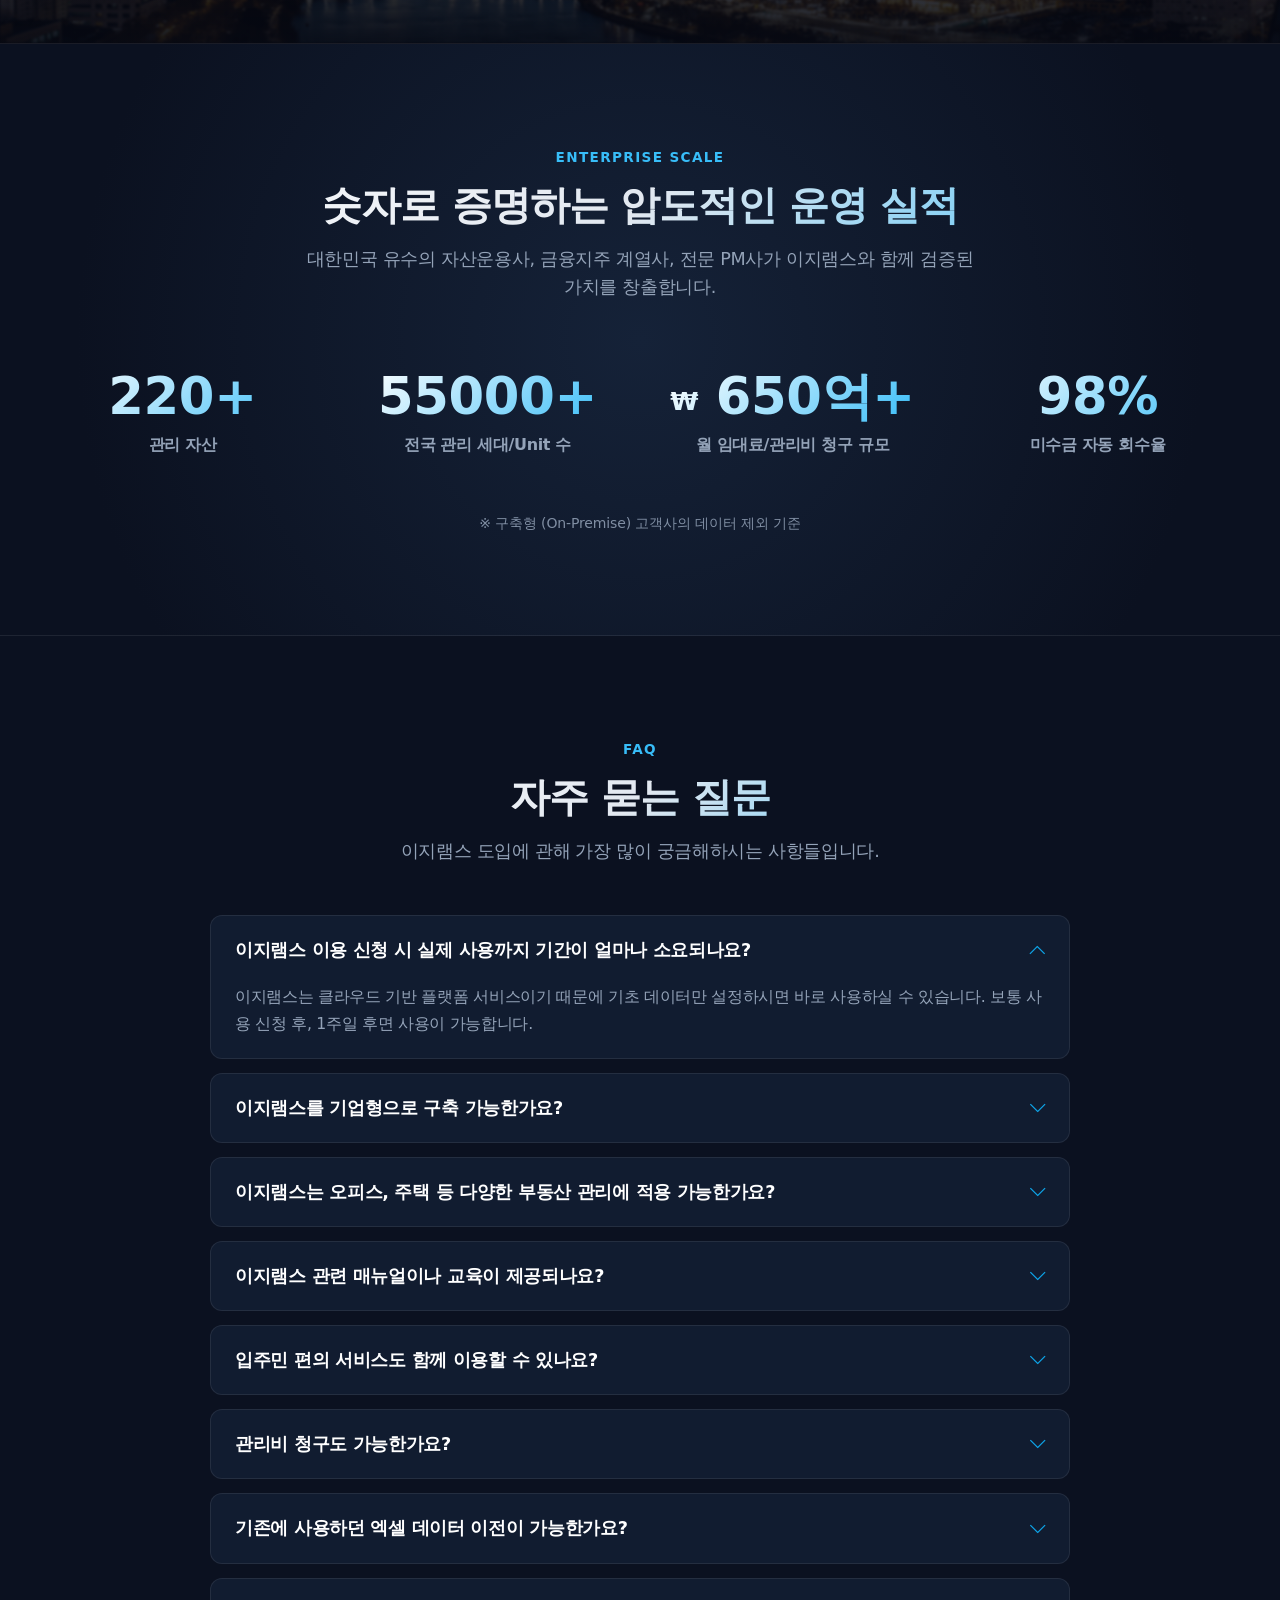
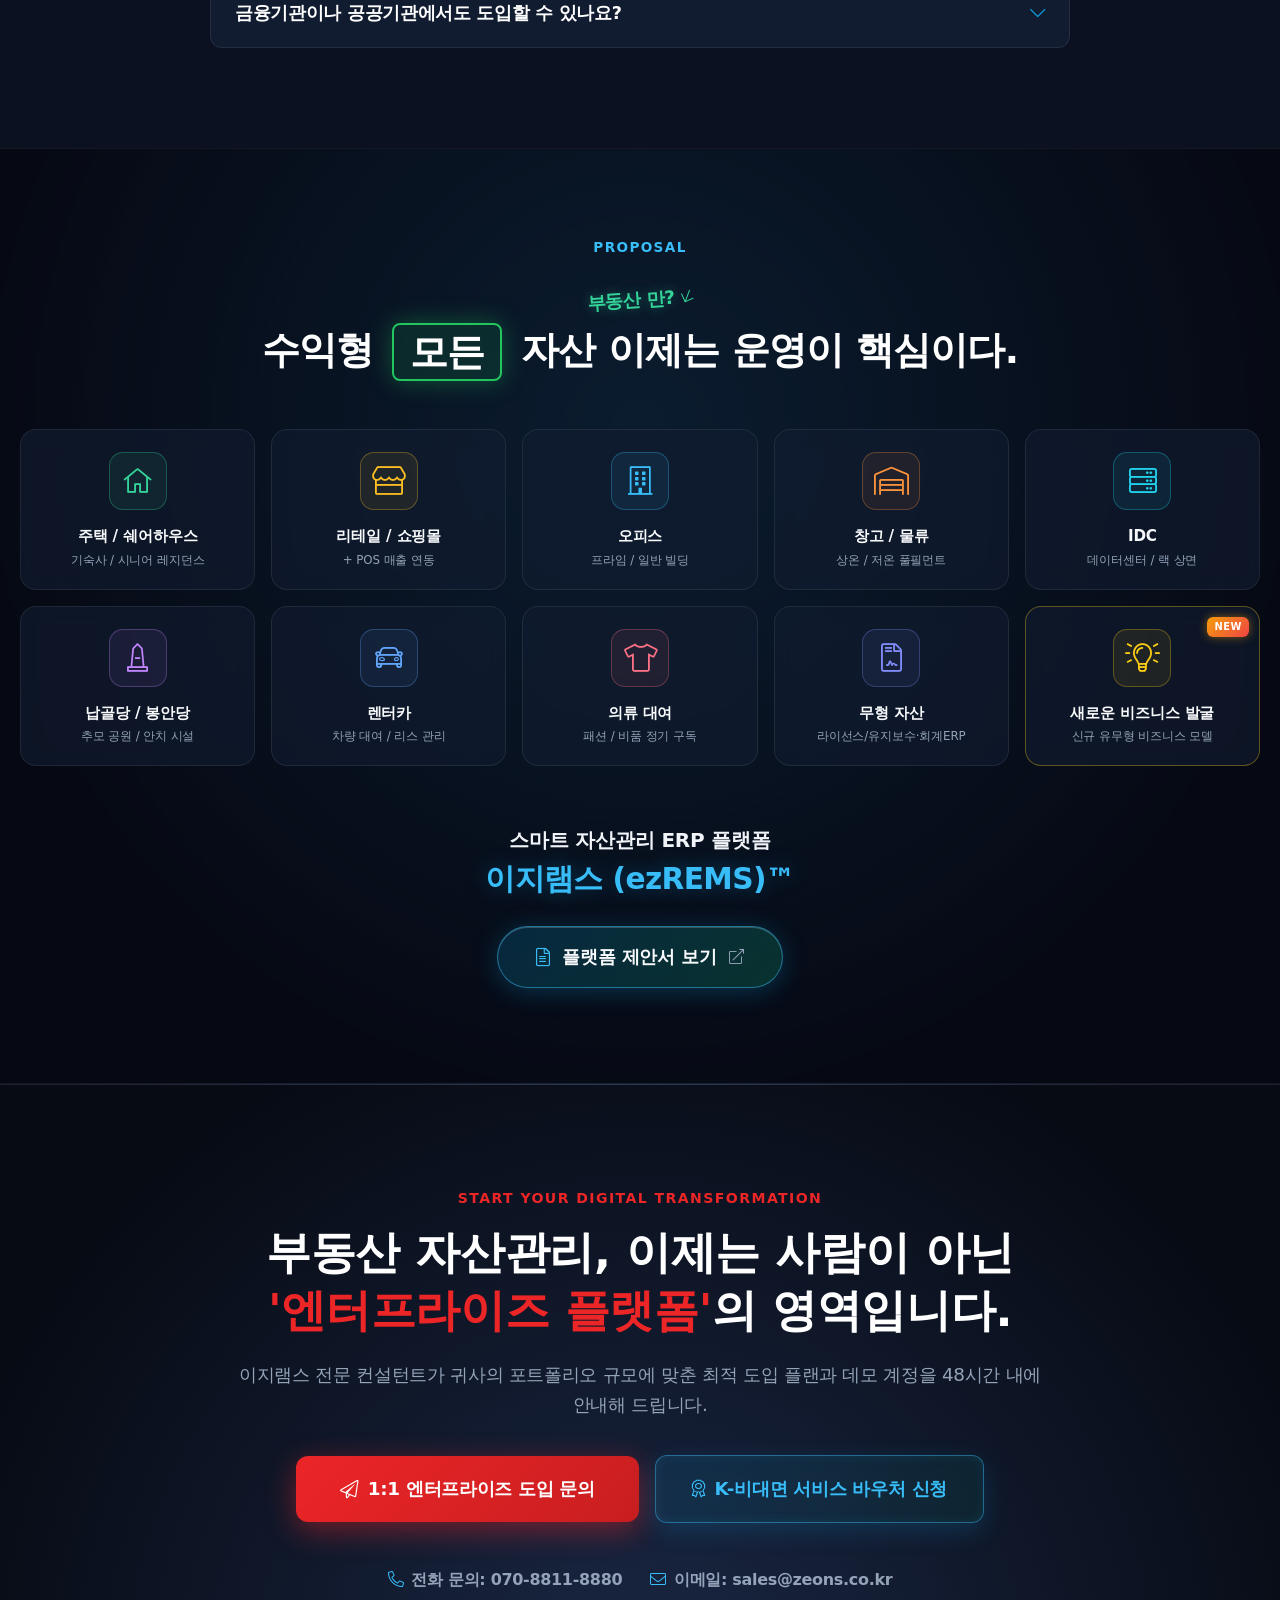
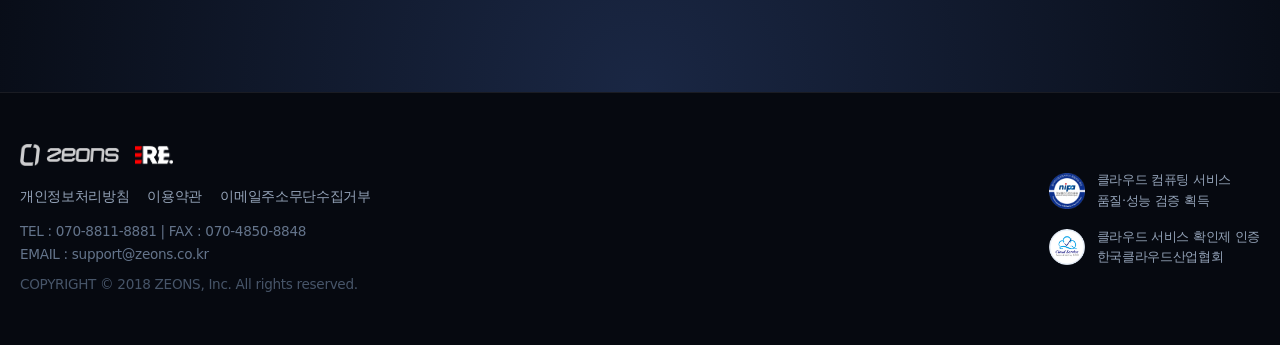
==== commit 21a1421d: "feat(metrics): add disclaimer footnote excluding on-premise client data with full i18n" ====
--- a/index.html
+++ b/index.html
@@ -2055,7 +2055,7 @@
         <!-- ==========================================================================
            Enterprise Metrics / Counters
            ========================================================================== -->
-        <section class="section-metrics">
+        <section class="section-metrics" id="sectionMetrics">
             <div class="section-header" data-aos="fade-up">
                 <span class="section-tag" data-i18n="metrics_tag">ENTERPRISE SCALE</span>
                 <h2 class="section-heading tech-gradient-text" data-i18n="metrics_title">
@@ -2084,6 +2084,11 @@
                     <div class="metric-number"><span class="counter">98</span>%</div>
                     <div class="metric-label" data-i18n="metric_recovery">미수금 자동 회수율</div>
                 </div>
+            </div>
+
+            <!-- 구축형 (On-Premise) 데이터 제외 기준 안내 -->
+            <div class="metrics-footnote" data-aos="fade-up" data-aos-delay="350">
+                <p class="metrics-note" data-i18n="metric_note">※ 구축형 (On-Premise) 고객사의 데이터 제외 기준</p>
             </div>
         </section>
 
--- a/resources/css/enterprise-theme.css
+++ b/resources/css/enterprise-theme.css
@@ -2914,6 +2914,35 @@
     font-weight: 600;
 }
 
+.metrics-footnote {
+    max-width: 1200px;
+    margin: 32px auto 0;
+    text-align: center;
+    padding: 0 20px;
+}
+
+.metrics-note {
+    display: inline-block;
+    font-size: 0.875rem;
+    color: var(--text-secondary-dark);
+    opacity: 0.85;
+    font-weight: 400;
+    letter-spacing: -0.01em;
+    margin: 0;
+    line-height: 1.5;
+    word-break: keep-all;
+}
+
+@media (max-width: 768px) {
+    .metrics-footnote {
+        margin-top: 24px;
+        padding: 0 12px;
+    }
+    .metrics-note {
+        font-size: 0.8rem;
+    }
+}
+
 /* ==========================================================================
    8. FAQ Accordion
    ========================================================================== */
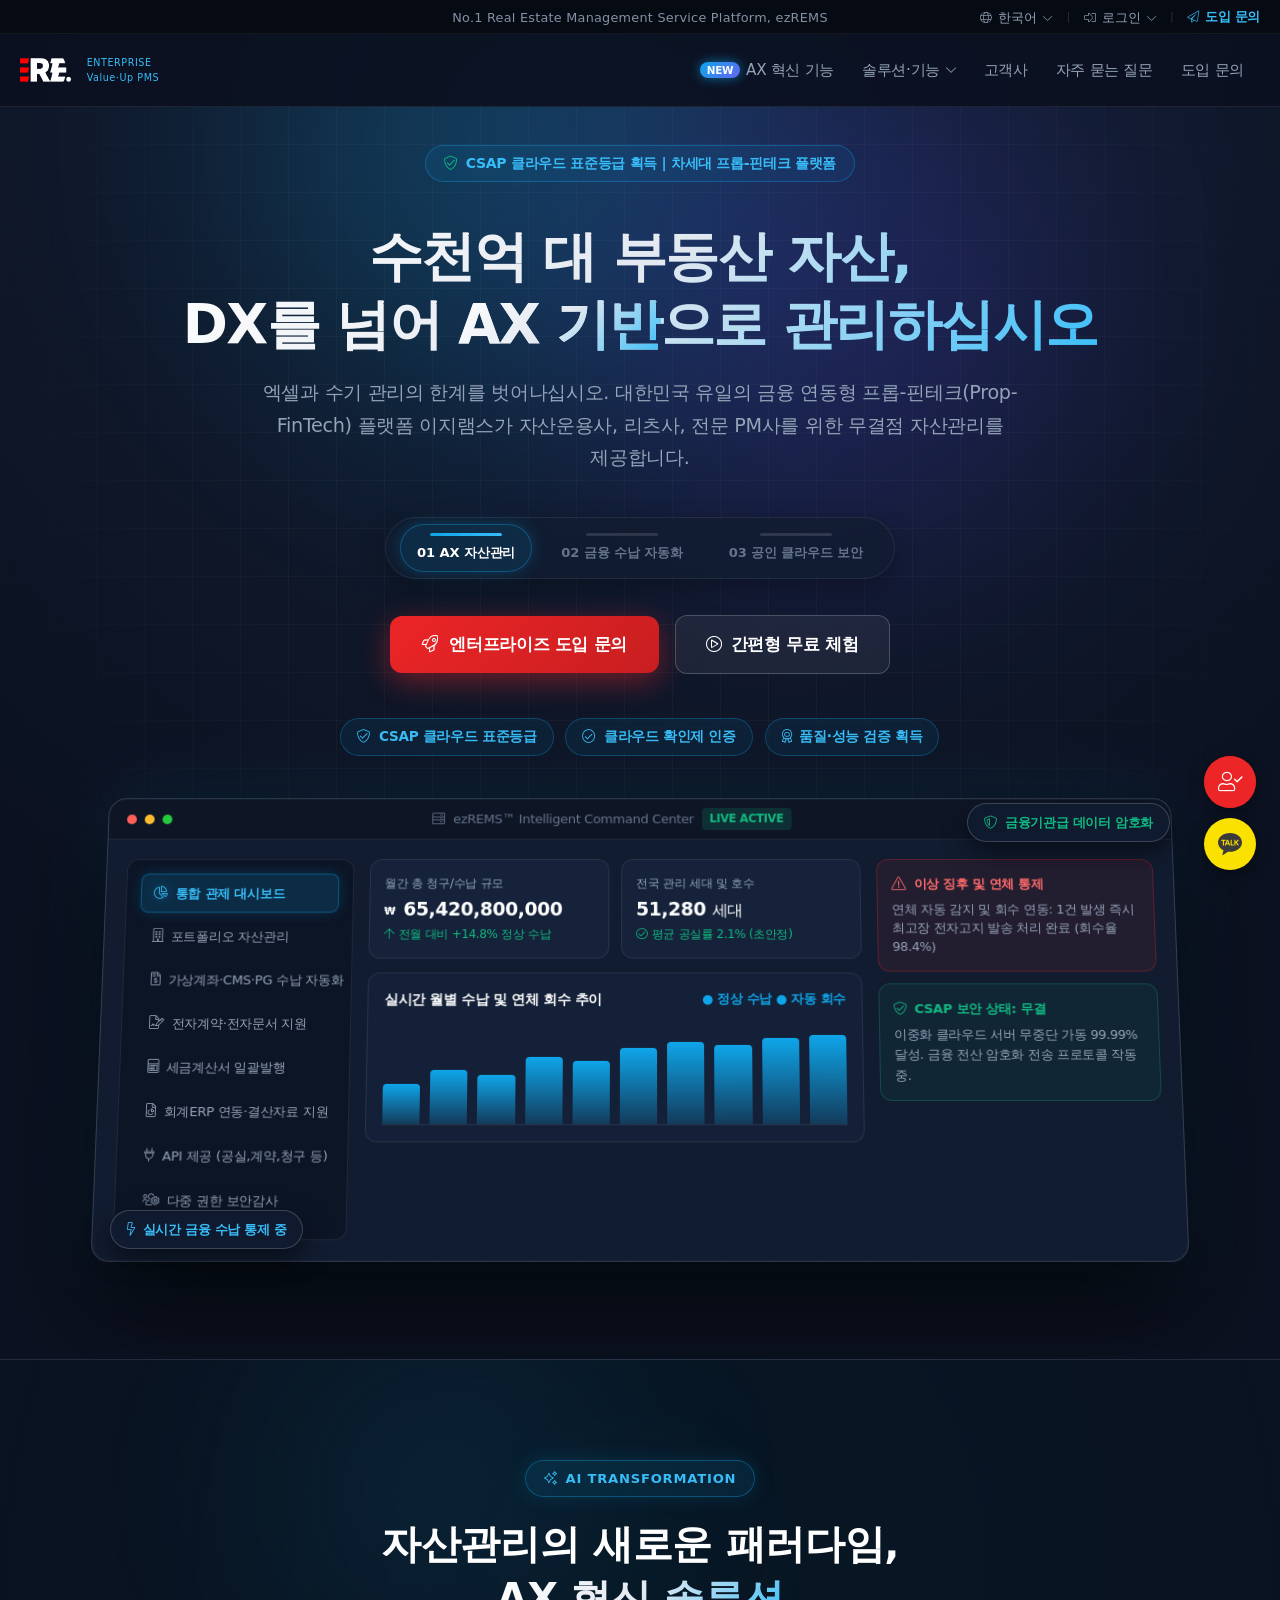
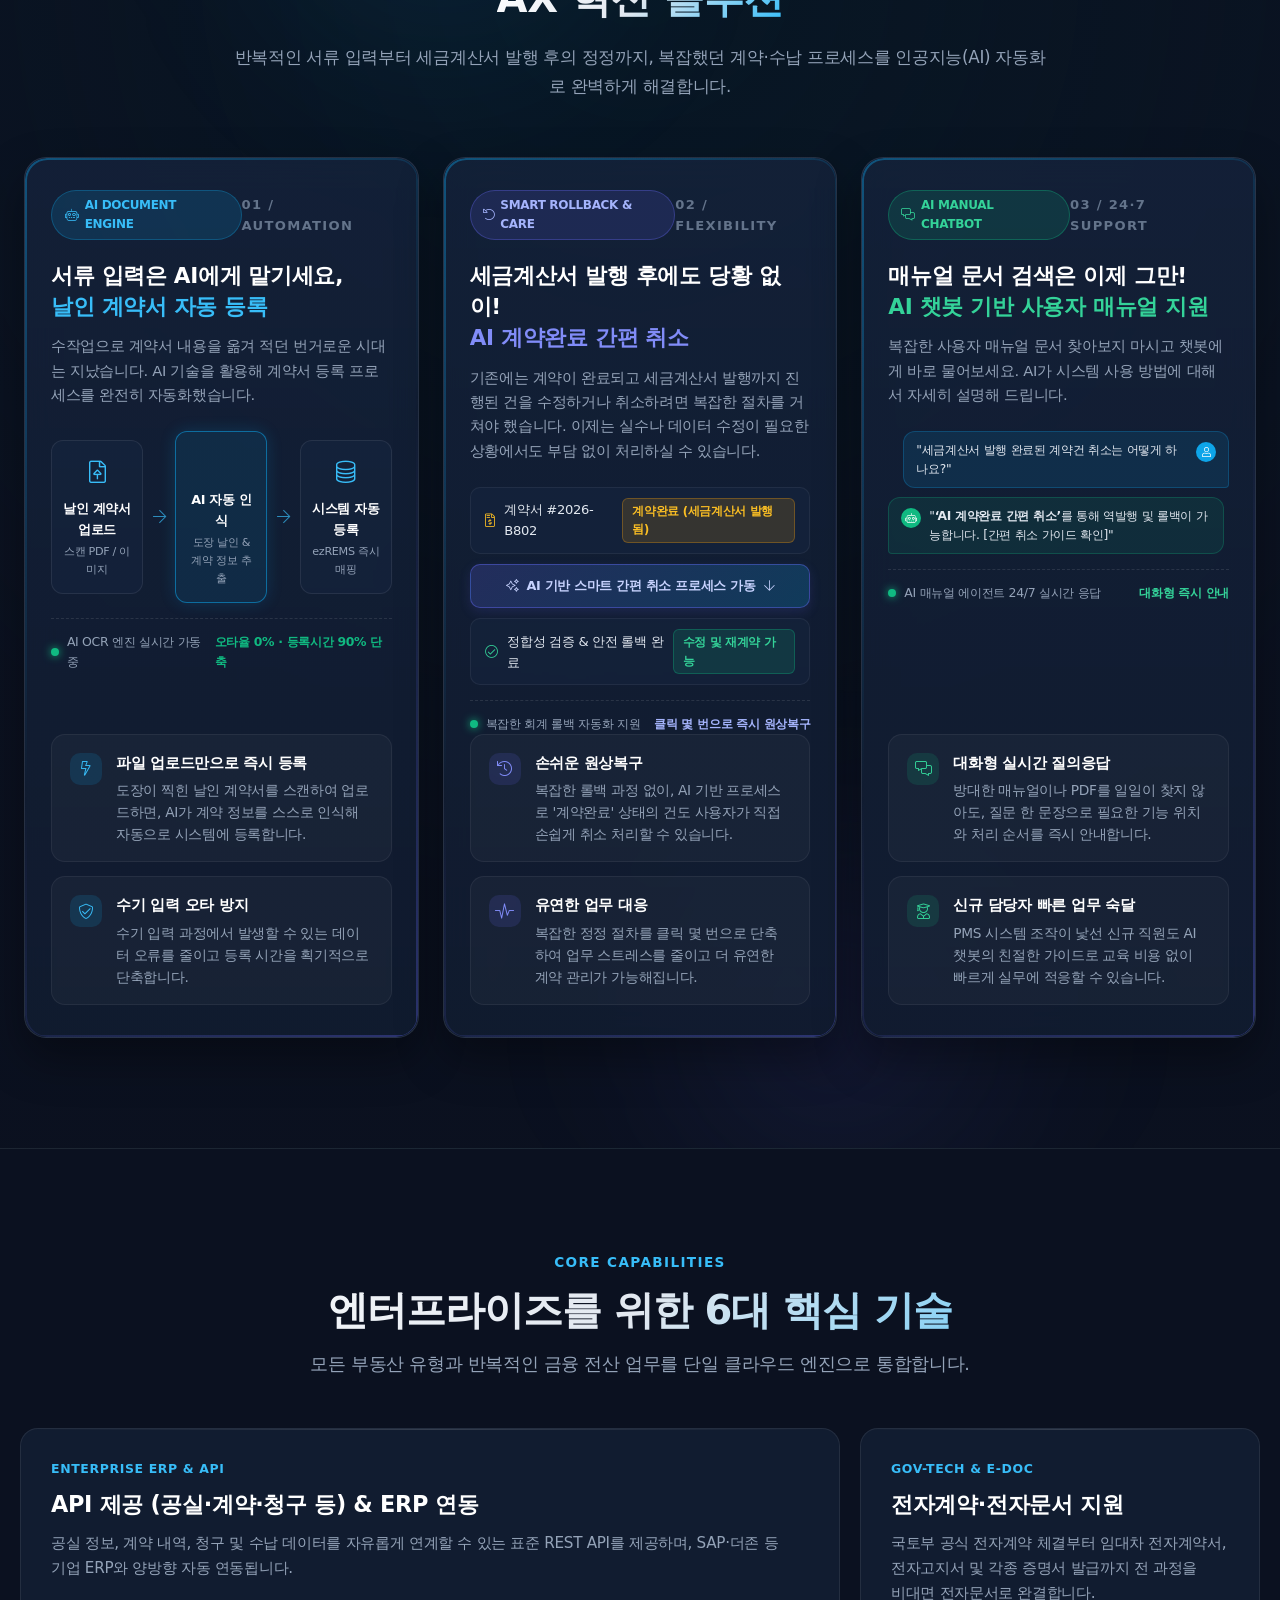
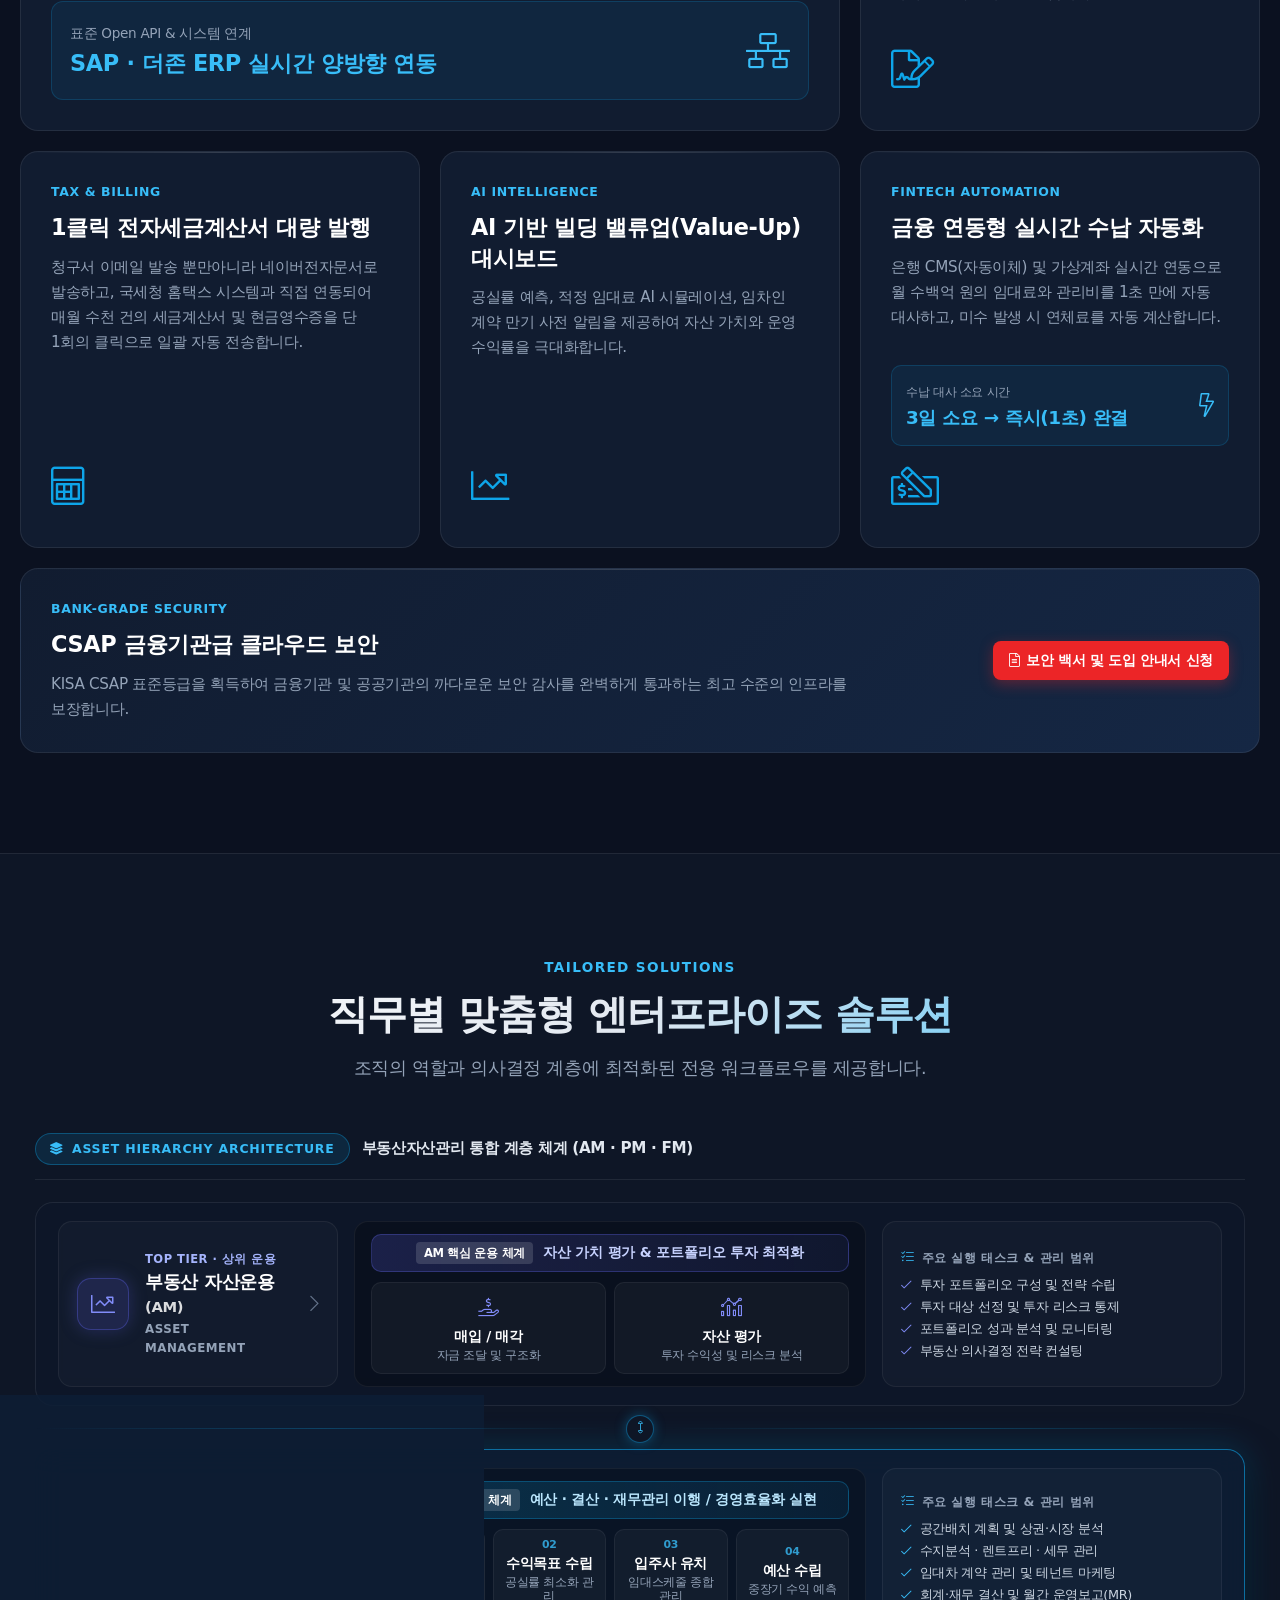
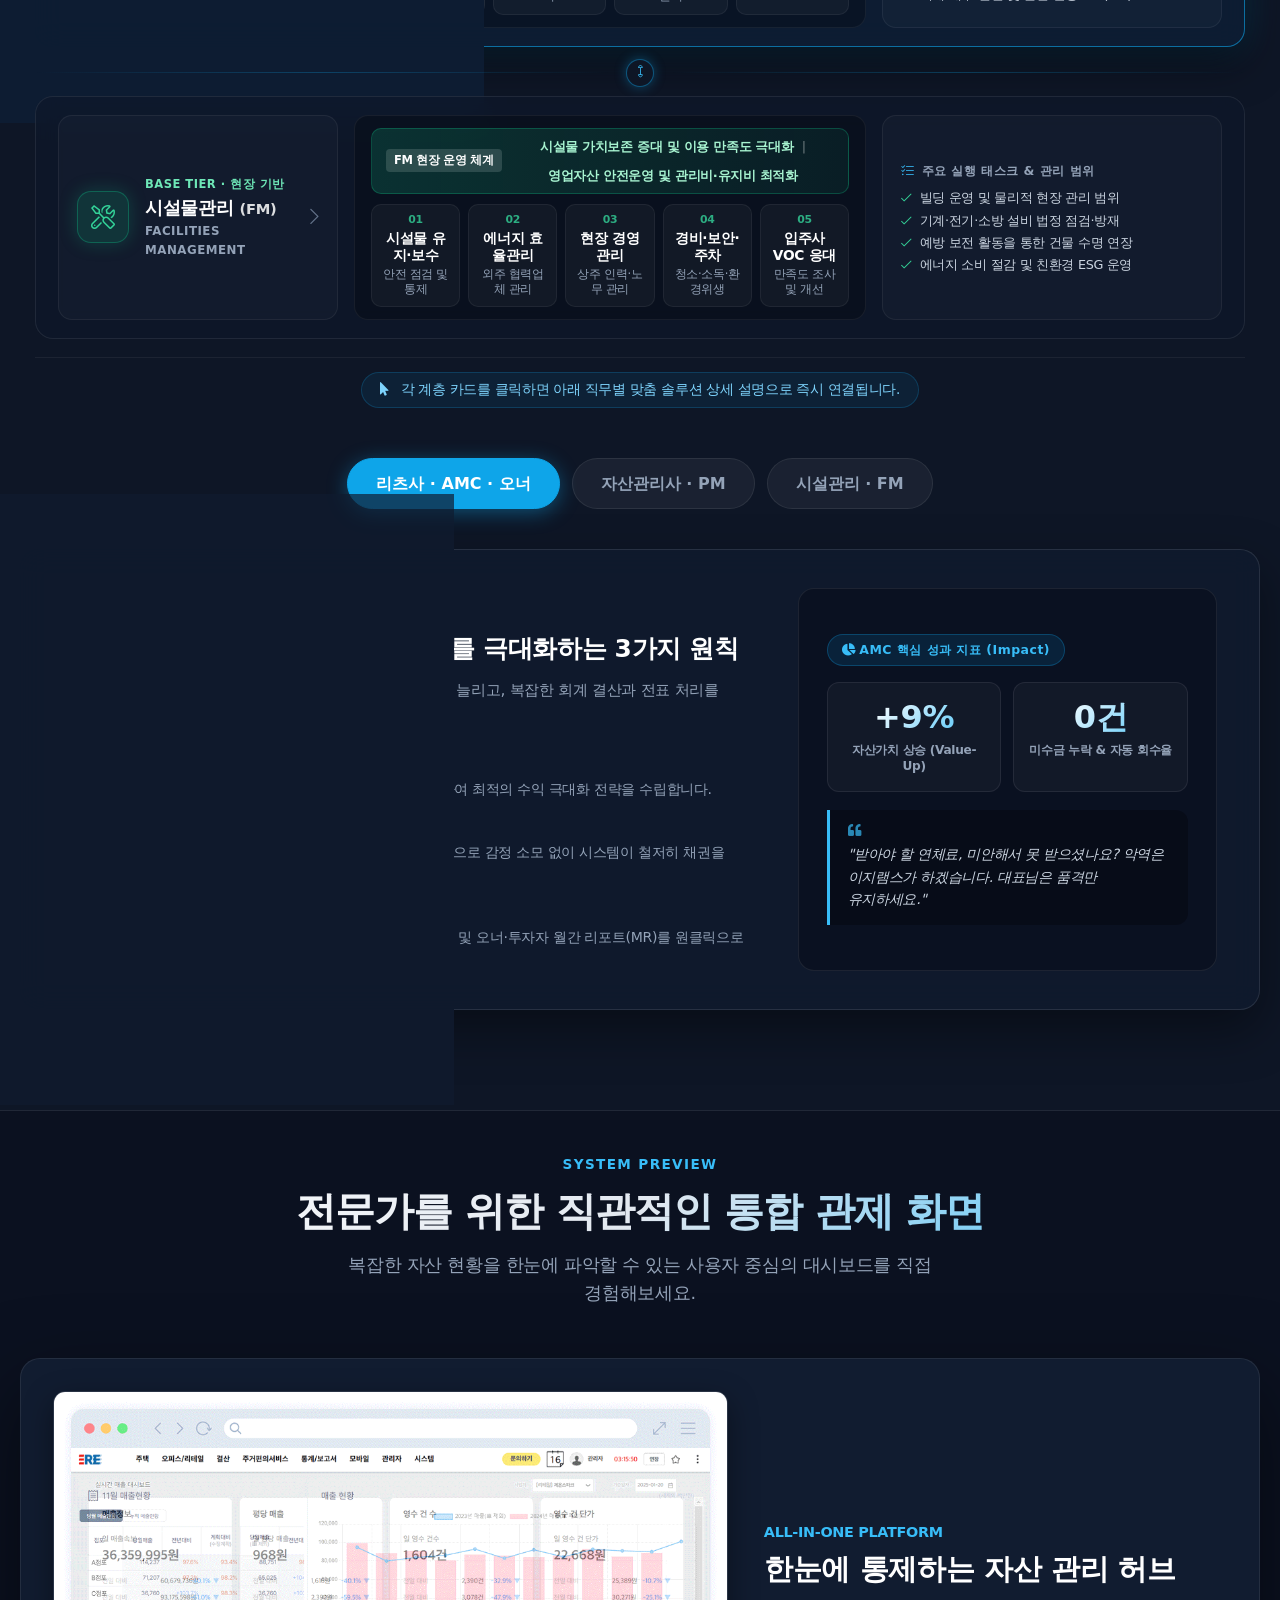
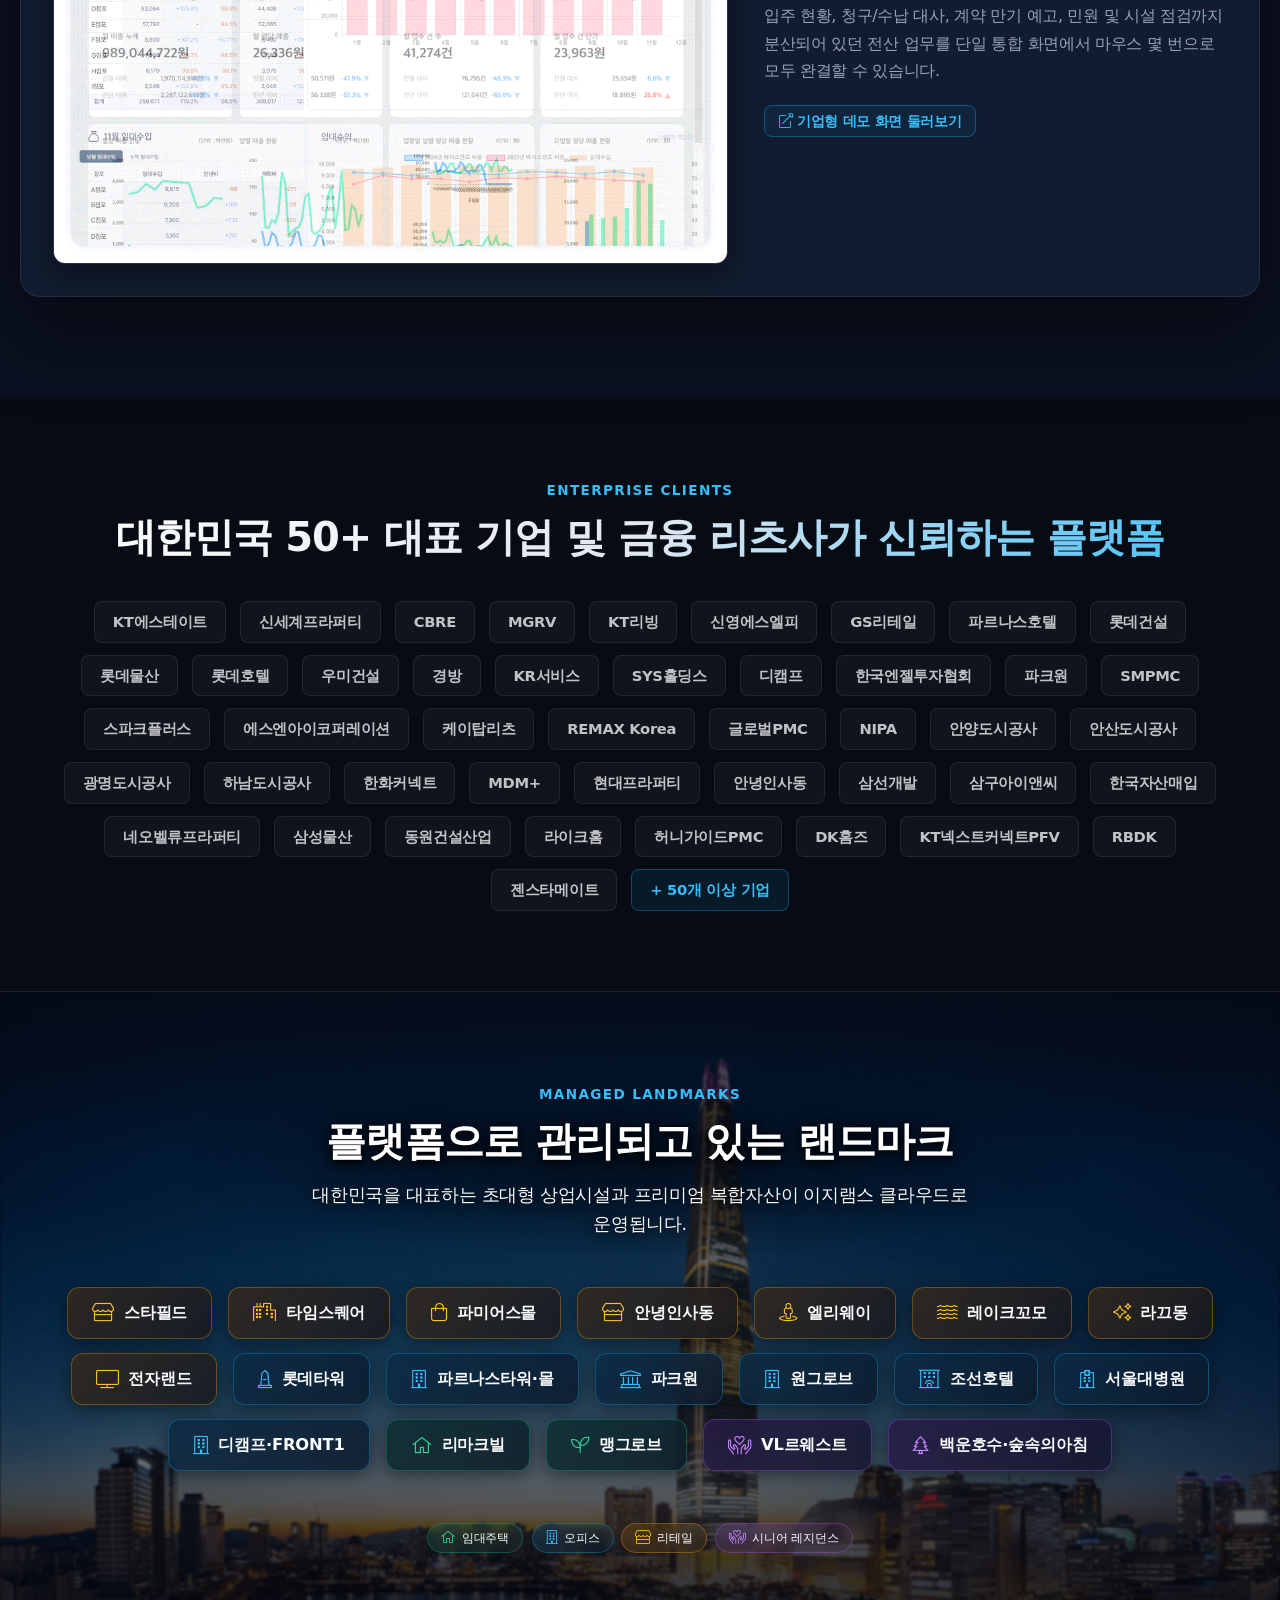
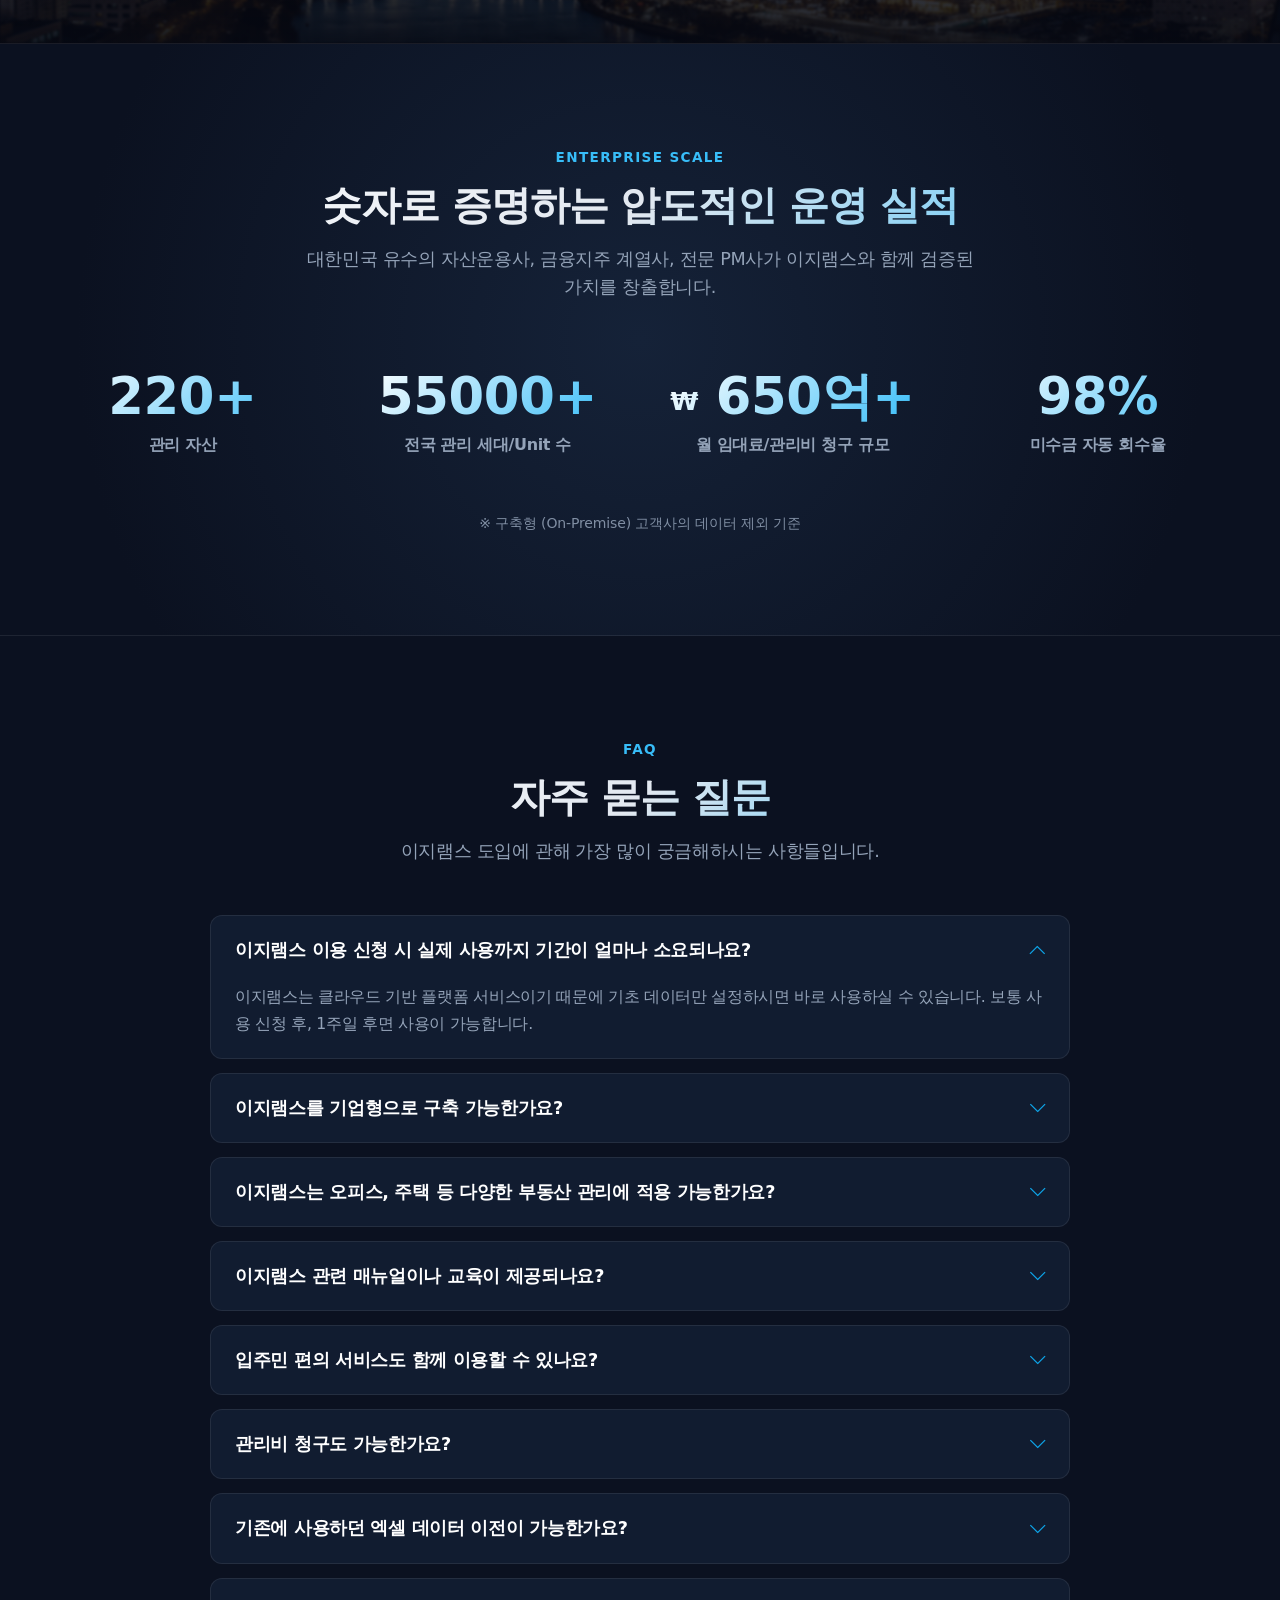
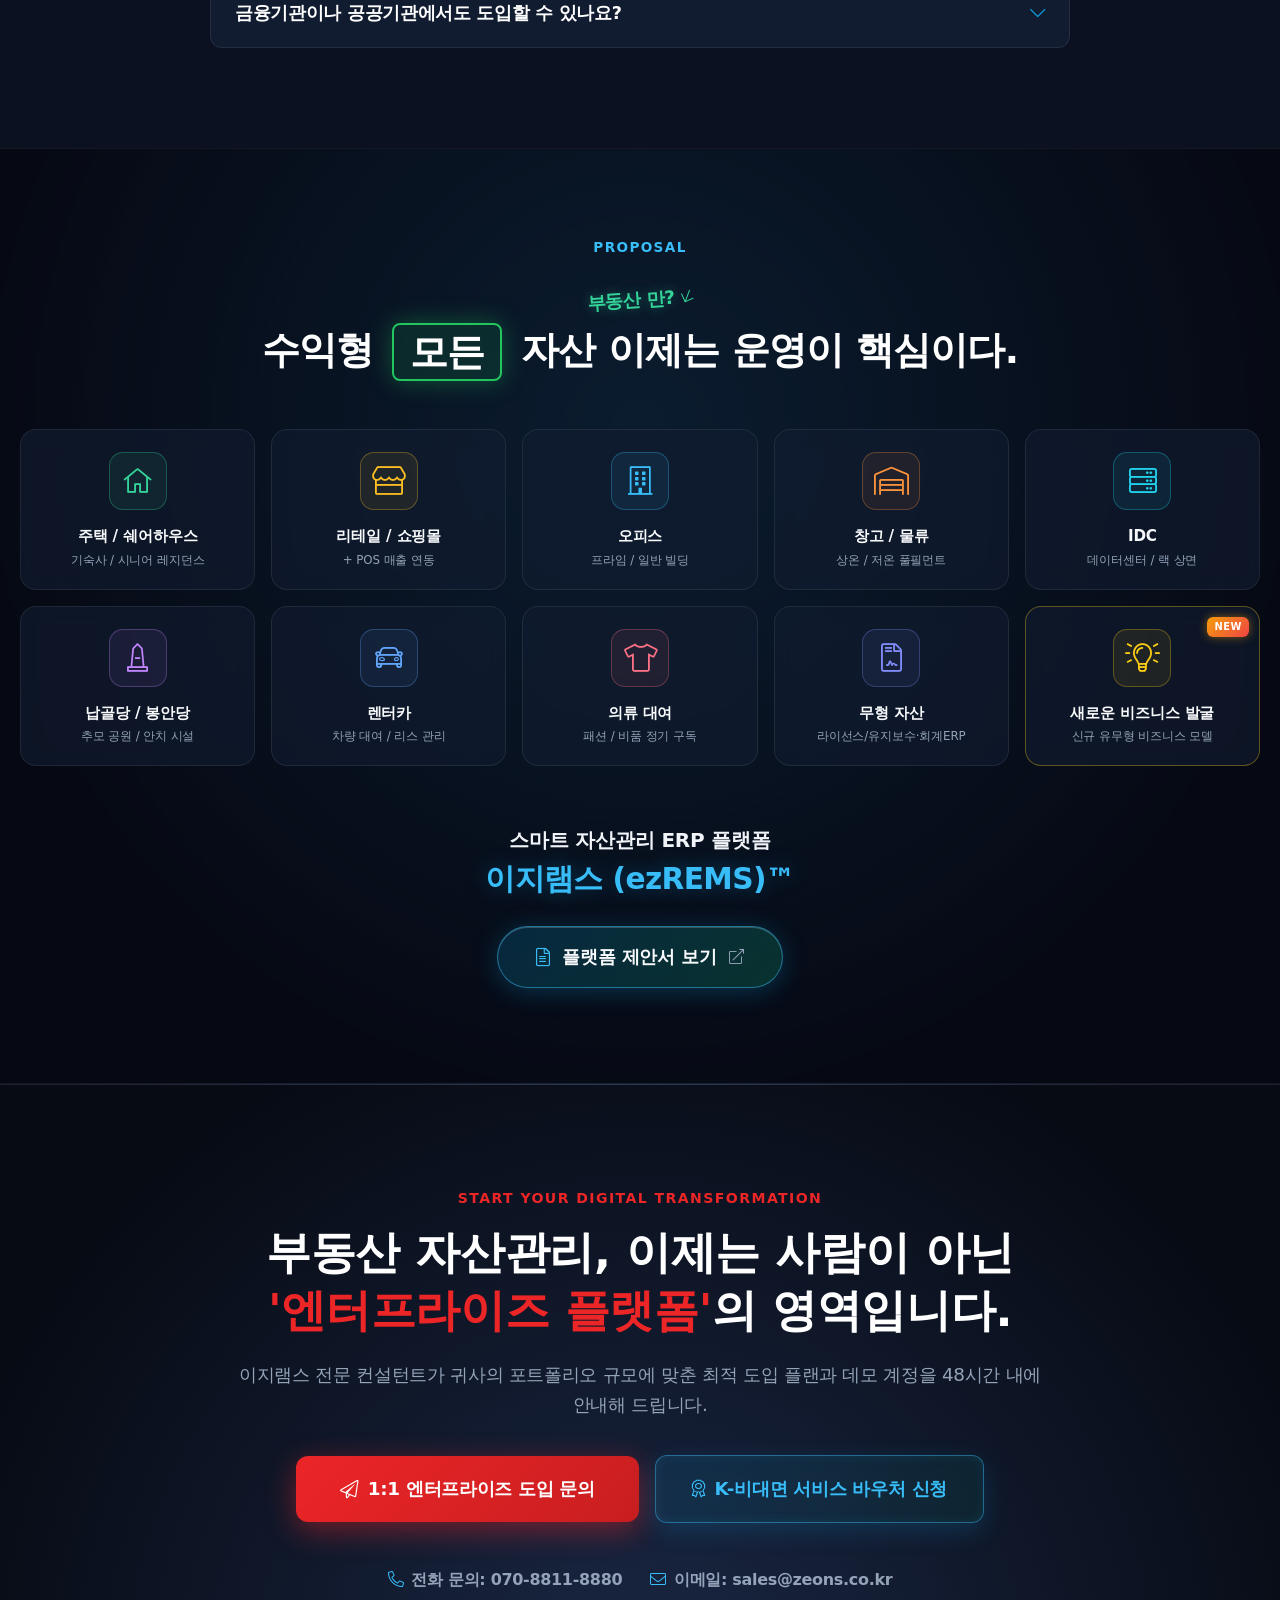
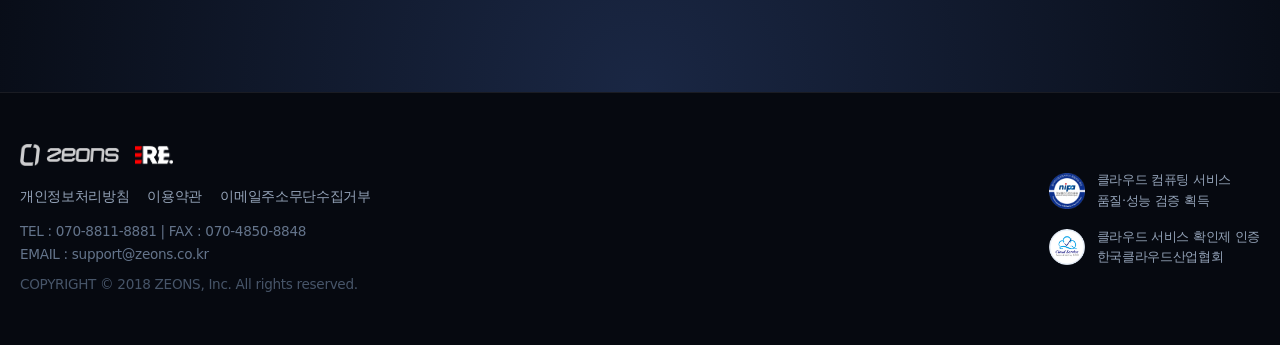
==== commit 0ae73129: "fix(proposal): update proposal button link to https://ezrems-proposal.pages.dev/" ====
--- a/index.html
+++ b/index.html
@@ -2284,7 +2284,7 @@
                     <h3 class="universe-brand-name" data-i18n="uni_brand">이지램스 (ezREMS)™</h3>
                     
                     <div class="universe-btn-wrap" data-aos="fade-up" data-aos-delay="150">
-                        <a href="https://zeons.github.io/ezrems-proposal-op/"
+                        <a href="https://ezrems-proposal.pages.dev/"
                            target="_blank"
                            rel="noopener noreferrer"
                            class="btn-universe-proposal">
